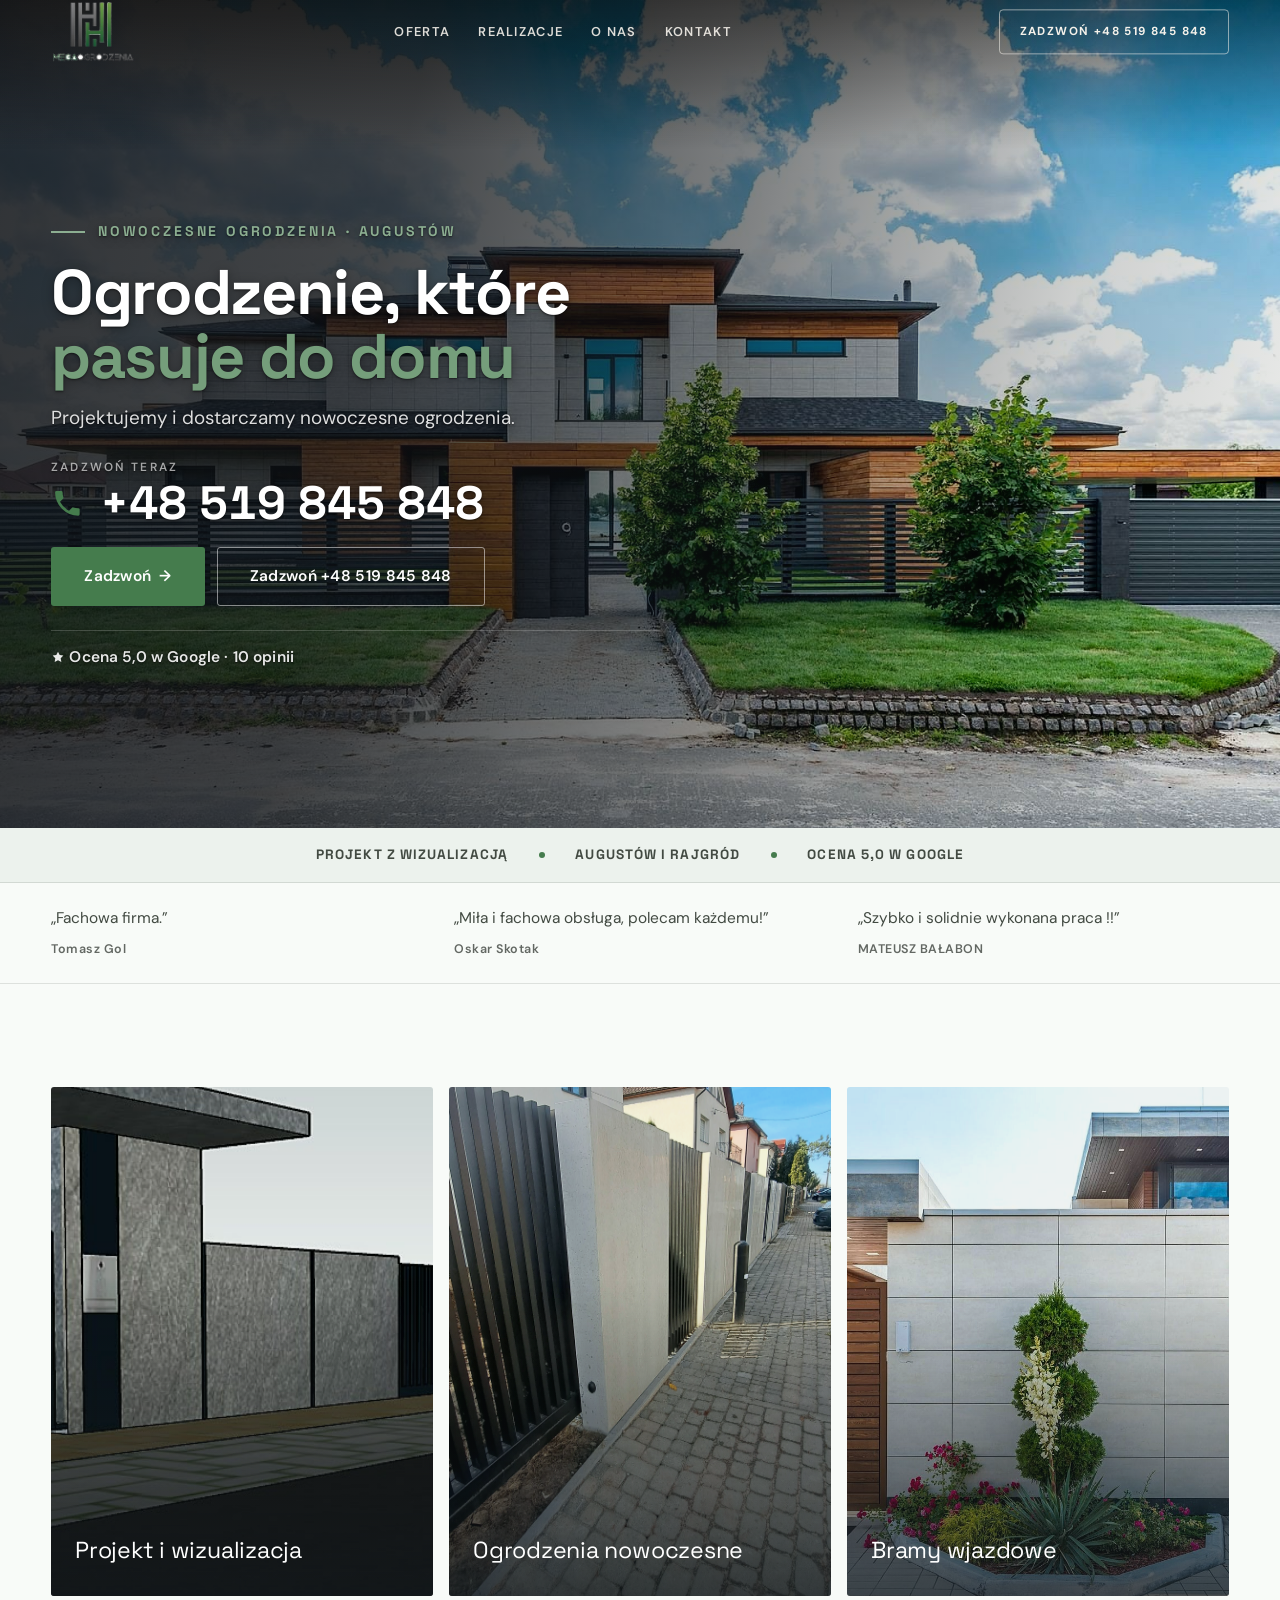
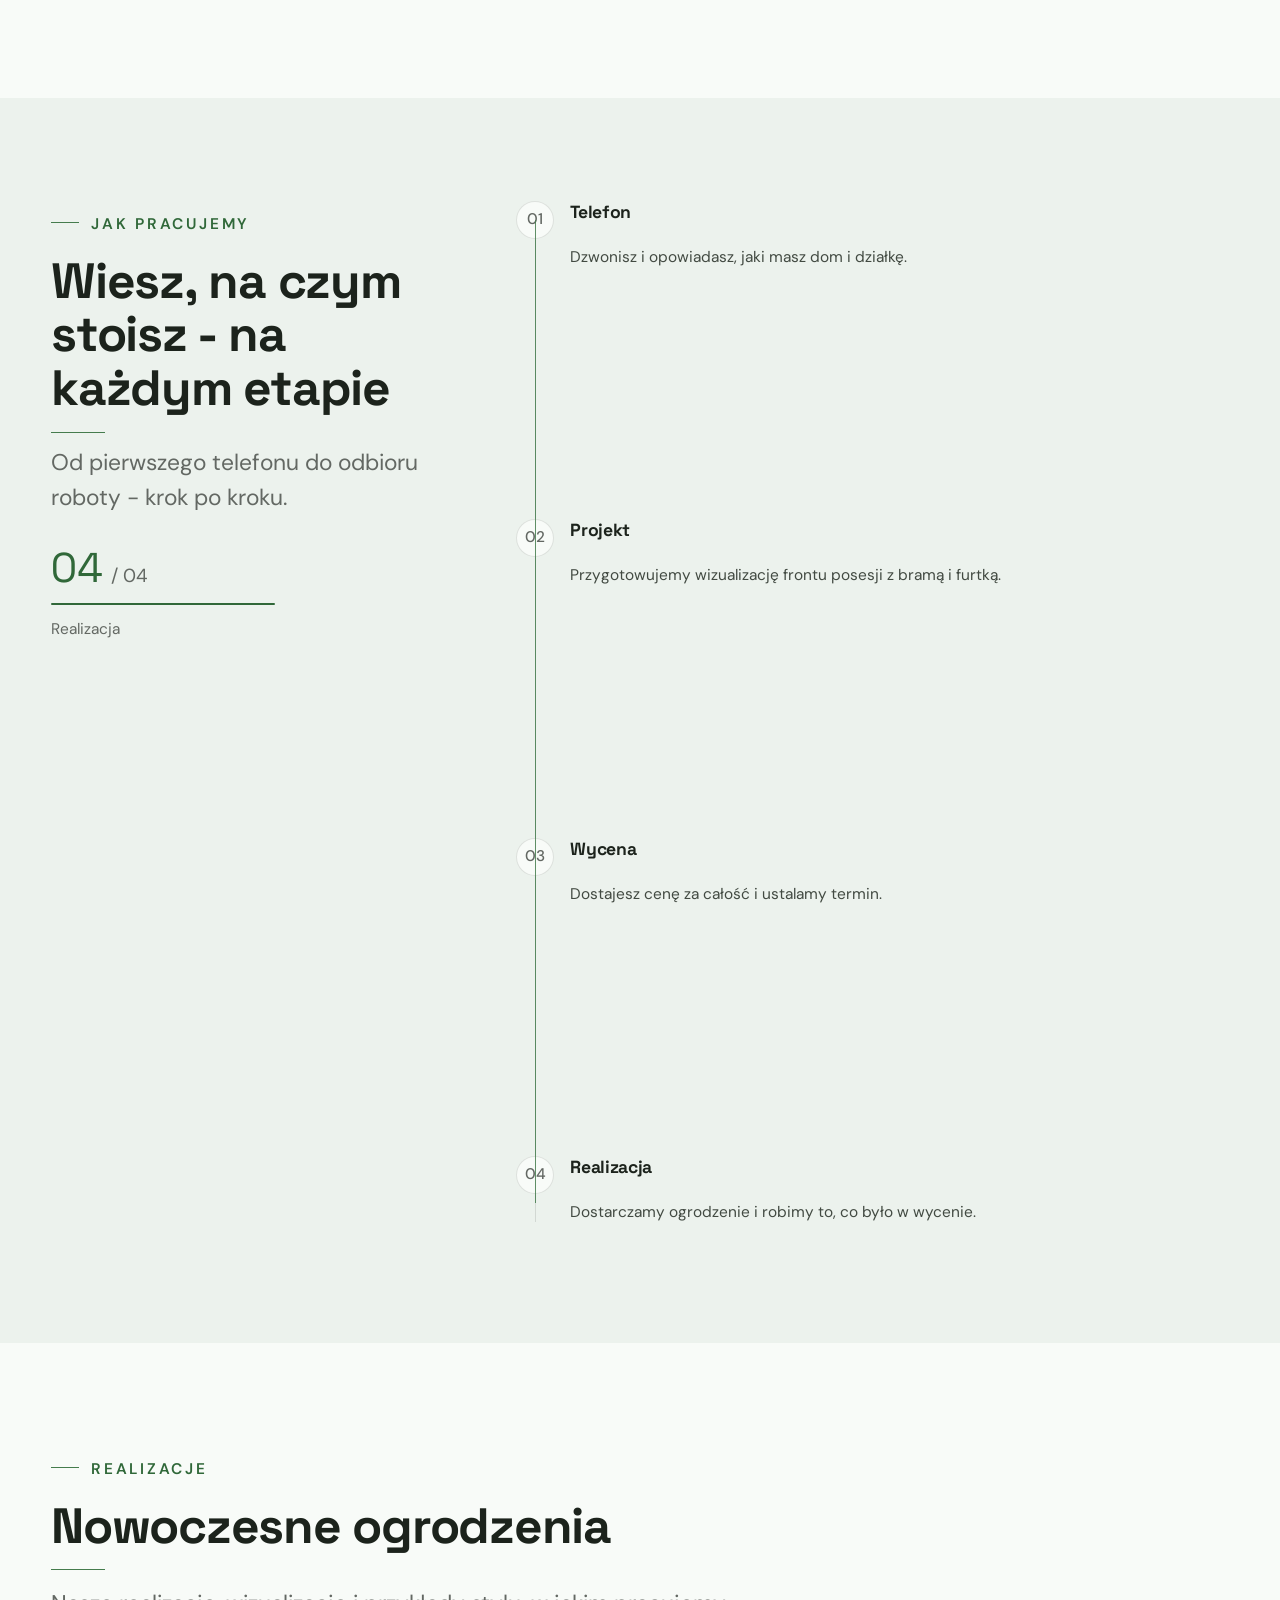
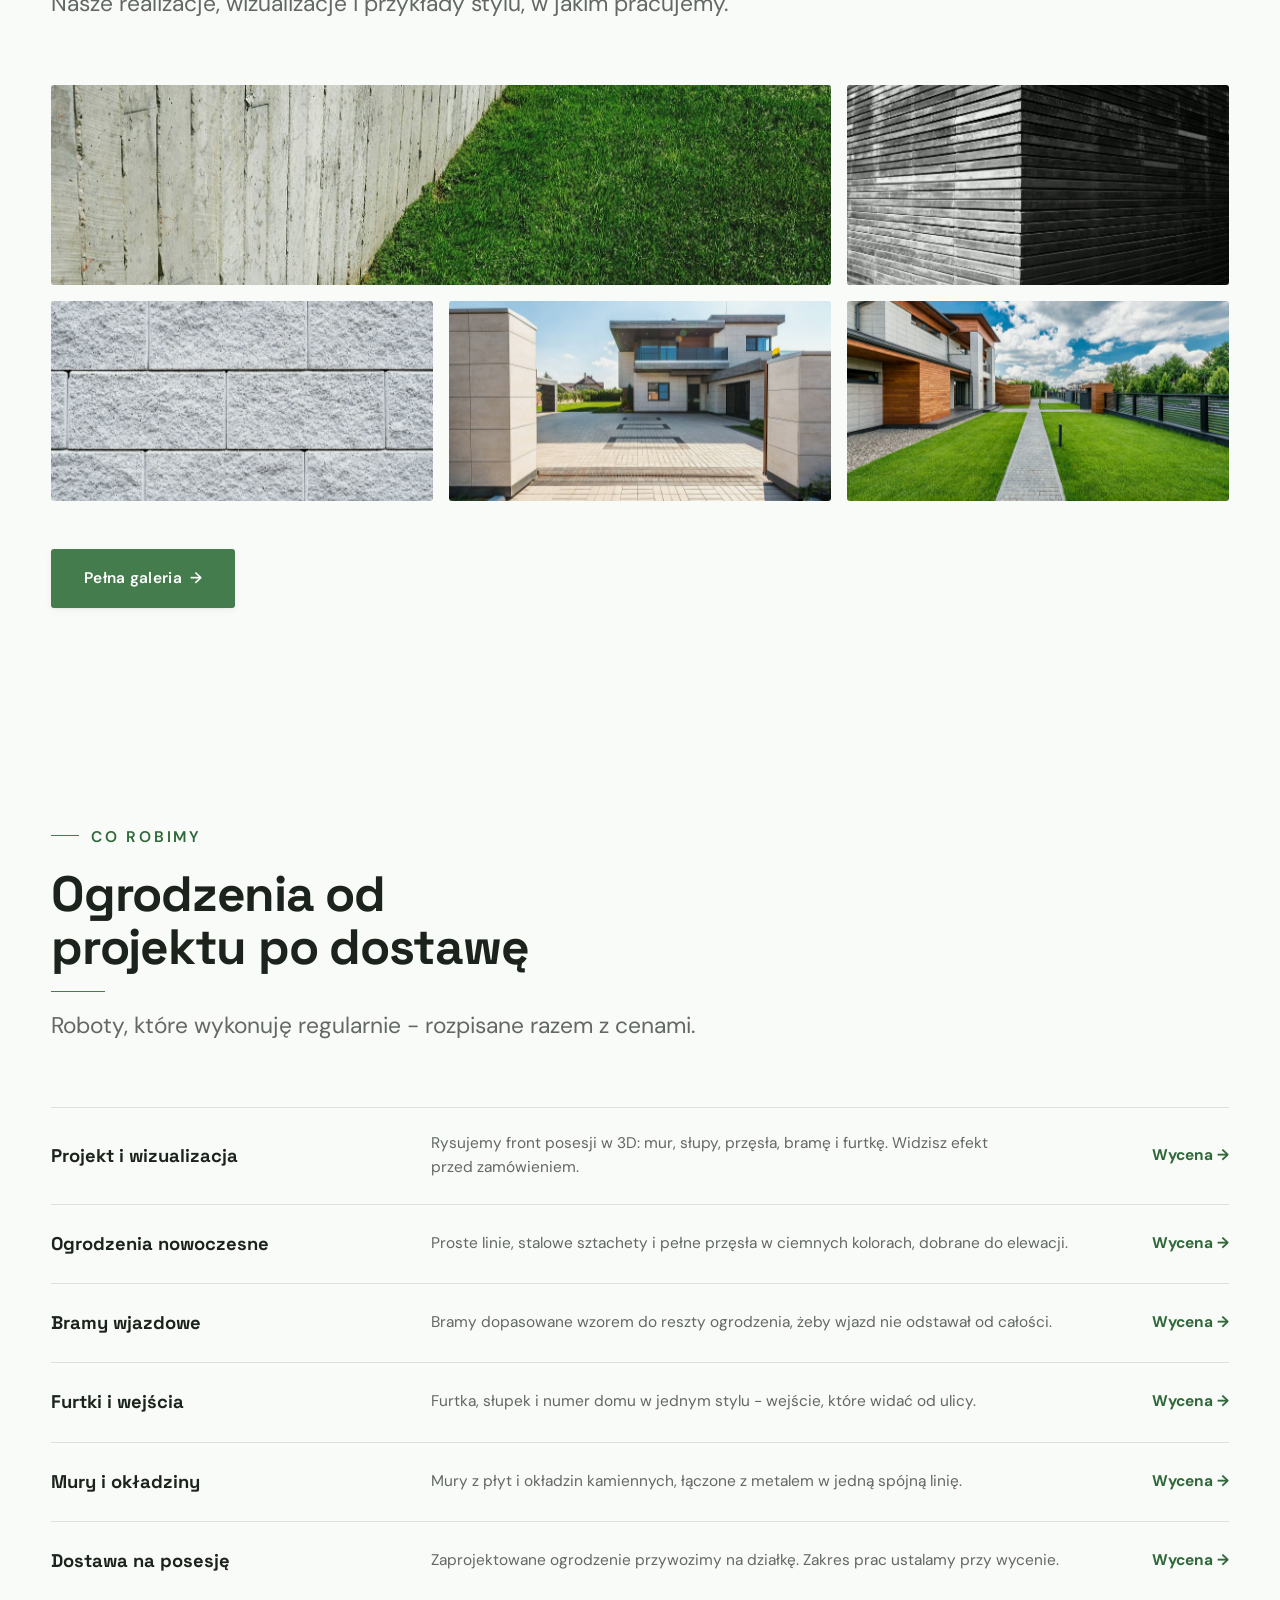
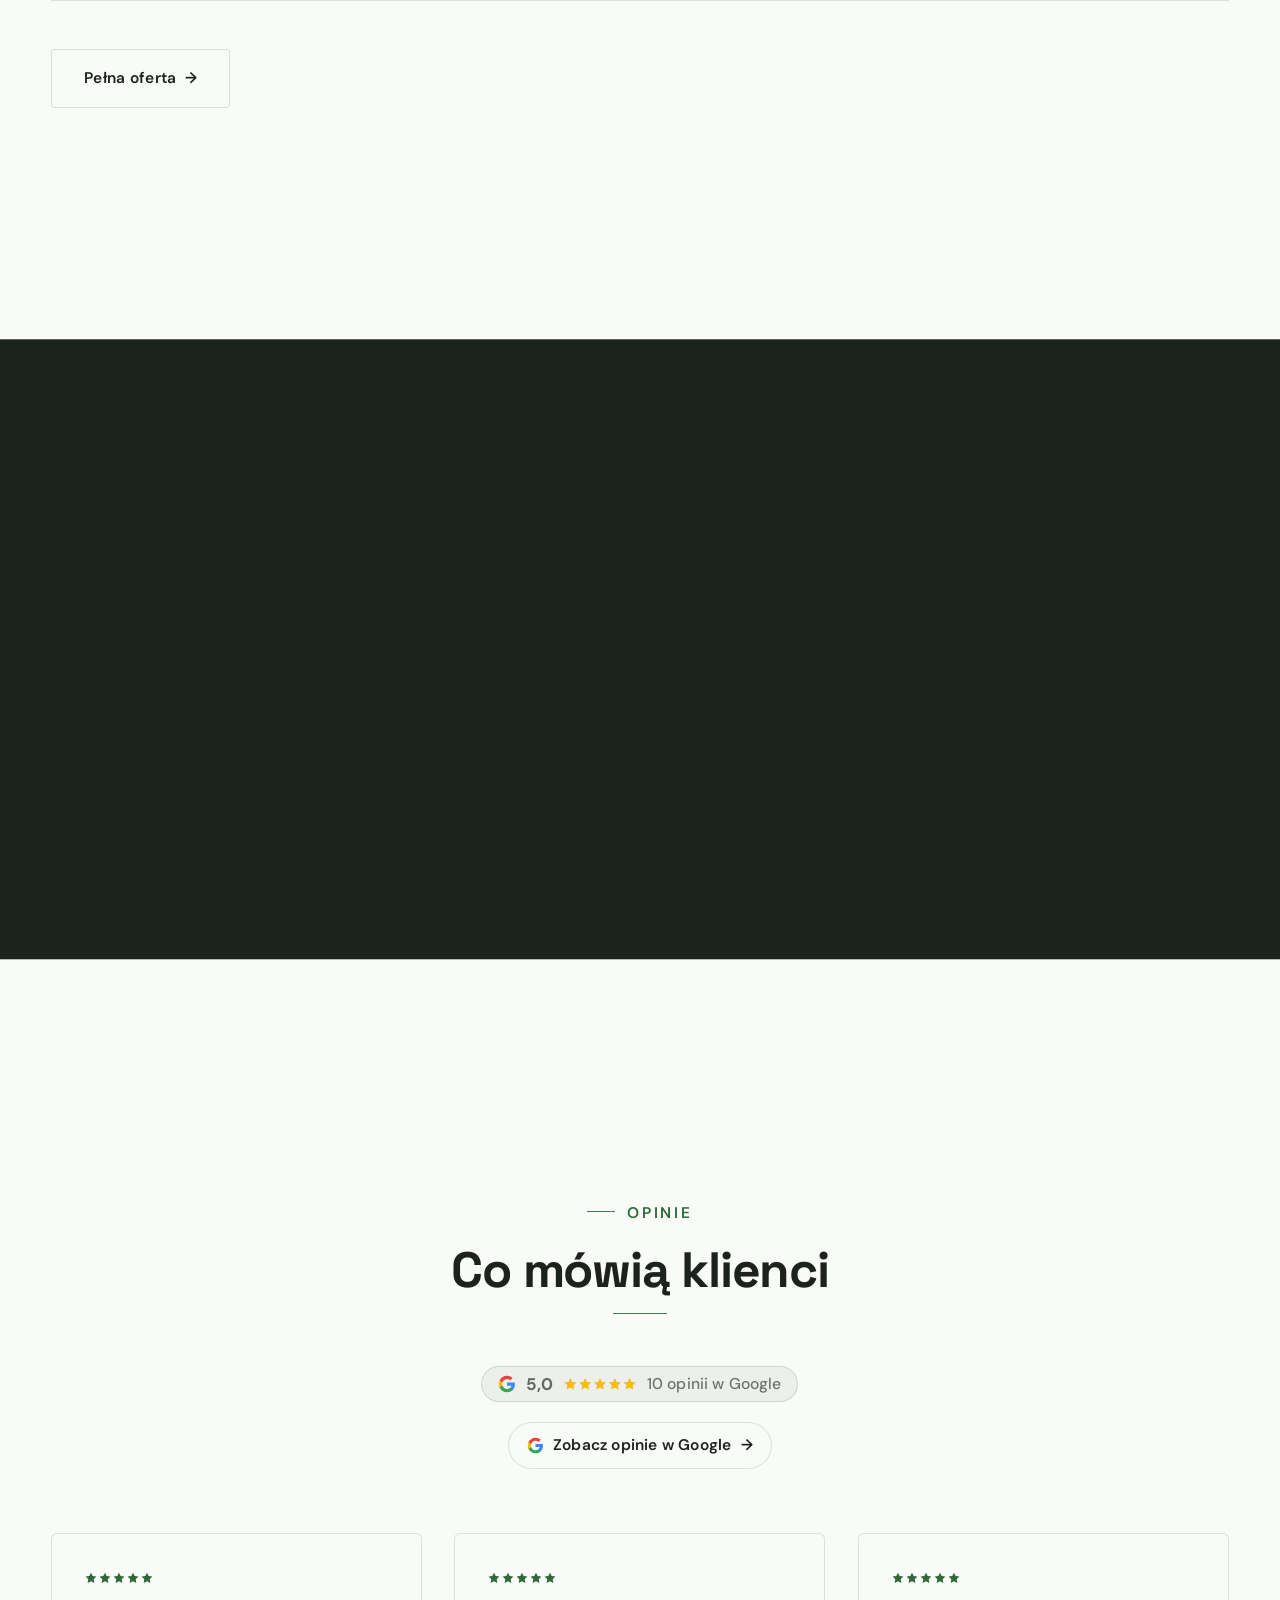
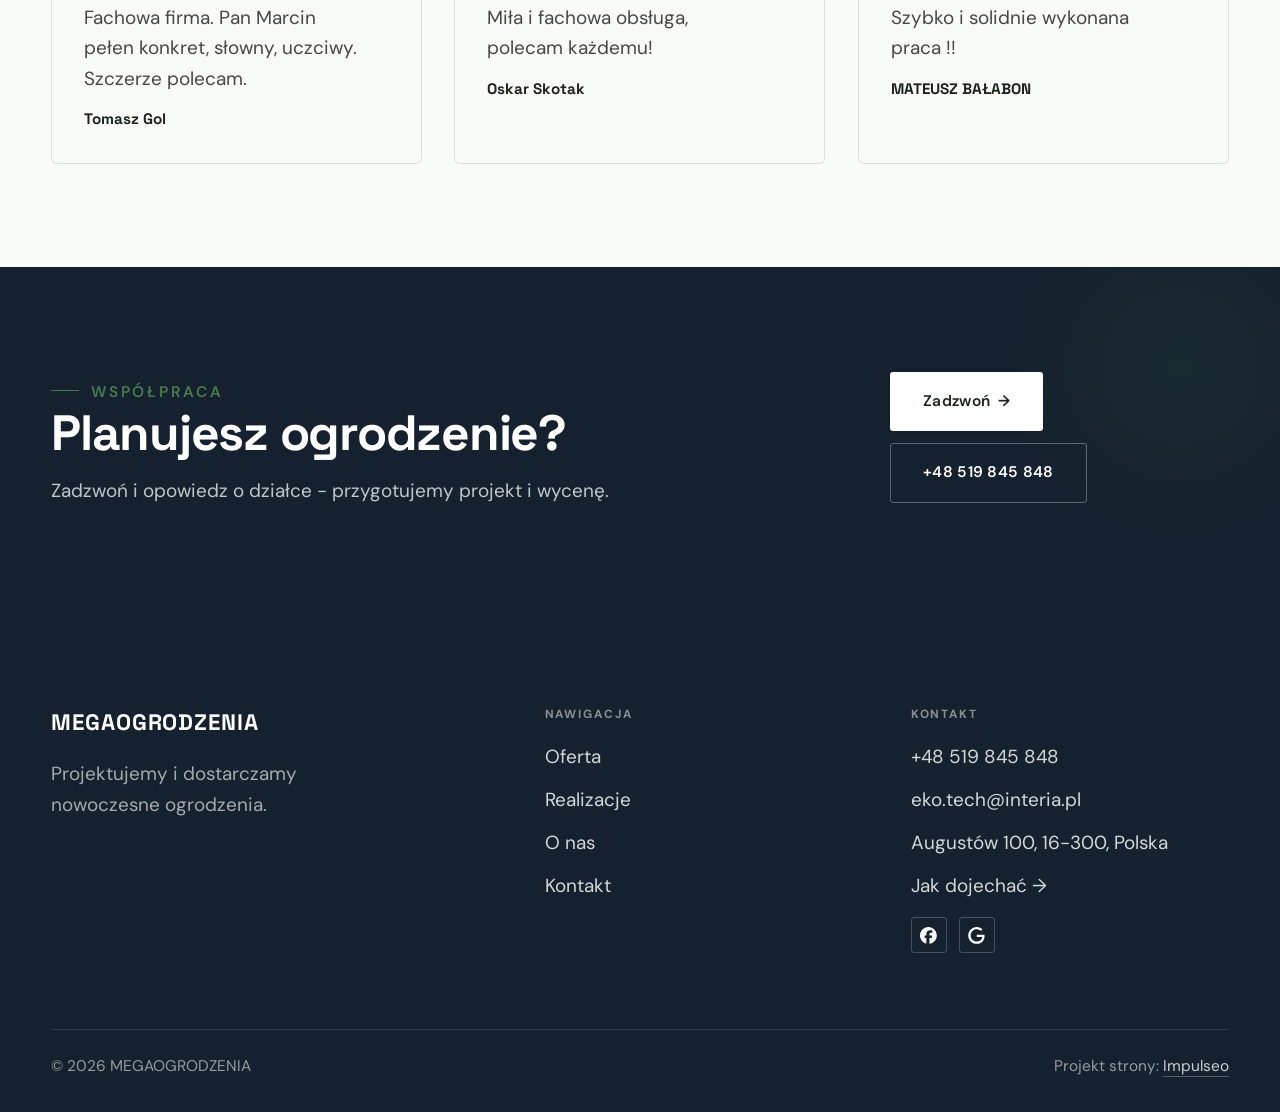
==== index.html @ 264b859b "Strona demo: megaogrodzenia" ====
<!DOCTYPE html>
<html lang="pl">
<head>
<meta charset="UTF-8">
<meta name="viewport" content="width=device-width, initial-scale=1.0">
<title>MEGAOGRODZENIA - Nowoczesne ogrodzenia · Projekt i dostawa · Augustów</title>
<meta name="description" content="MEGAOGRODZENIA - projektujemy i dostarczamy nowoczesne ogrodzenia, bramy i furtki. Najpierw wizualizacja frontu posesji, potem realizacja. Augustów, Rajgród i okolice. Zadzwoń.">
<link rel="canonical" href="https://kris20032.github.io/megaogrodzenia/">
<meta name="robots" content="noindex, nofollow">
<meta property="og:type" content="website">
<meta property="og:locale" content="pl_PL">
<meta property="og:site_name" content="MEGAOGRODZENIA">
<meta property="og:title" content="MEGAOGRODZENIA - Nowoczesne ogrodzenia · Projekt i dostawa · Augustów">
<meta property="og:description" content="MEGAOGRODZENIA - projektujemy i dostarczamy nowoczesne ogrodzenia, bramy i furtki. Najpierw wizualizacja frontu posesji, potem realizacja. Augustów, Rajgród i okolice. Zadzwoń.">
<meta property="og:url" content="https://kris20032.github.io/megaogrodzenia/">
<meta property="og:image" content="https://kris20032.github.io/megaogrodzenia/img/og.jpg">
<meta property="og:image:width" content="1200">
<meta property="og:image:height" content="630">
<meta name="twitter:card" content="summary_large_image">
<script type="application/ld+json">{"@context": "https://schema.org", "@type": "LocalBusiness", "name": "MEGAOGRODZENIA", "url": "https://kris20032.github.io/megaogrodzenia/", "telephone": "+48519845848", "image": "https://kris20032.github.io/megaogrodzenia/img/og.jpg", "areaServed": "Augustów", "sameAs": ["https://maps.google.com/?cid=2182319822488130662&g_mp=Cidnb29nbGUubWFwcy5wbGFjZXMudjEuUGxhY2VzLlNlYXJjaFRleHQQAhgEIAA", "https://www.facebook.com/megaogrodzenia1/"]}</script>
<link rel="preconnect" href="https://fonts.googleapis.com">
<link rel="preconnect" href="https://fonts.gstatic.com" crossorigin>
<link href="https://fonts.googleapis.com/css2?family=Space+Grotesk:wght@500;600;700&family=DM+Sans:opsz,wght@9..40,400;9..40,500;9..40,600&display=swap" rel="stylesheet">
<link rel="stylesheet" href="assets/styles.css?v=567baa32">
</head>
<body>

<header class="nav">
  <div class="wrap nav-inner">
    <a class="brand brand-has-logo" href="index.html"><img class="brand-logo" src="img/logo.png" alt="MEGAOGRODZENIA" width="349" height="262" decoding="async"></a>
    <nav class="nav-links">
      <a href="oferta.html">Oferta</a>
      <a href="realizacje.html">Realizacje</a>
      <a href="o-nas.html">O nas</a>
      <a href="kontakt.html">Kontakt</a>
      <a href="tel:+48519845848" class="btn btn-accent">Zadzwoń +48 519 845 848</a>
    </nav>
    <button class="nav-toggle" aria-label="Menu"><span></span><span></span><span></span></button>
  </div>
</header>

<main>
<section class="hero-fach">
  <img class="hf-photo" src="img/hero.jpg" fetchpriority="high" alt="MEGAOGRODZENIA" width="1880" height="1010">
  <div class="hf-panel">
    <div class="hf-inner">
      <span class="hf-kicker">Nowoczesne ogrodzenia · Augustów</span>
      <h1 class="hf-title">Ogrodzenie, które <em>pasuje do domu</em></h1>
      <p class="hf-lead">Projektujemy i dostarczamy nowoczesne ogrodzenia.</p>
      <a class="hf-phone" href="tel:+48519845848"><span class="hf-phone-lab">Zadzwoń teraz</span><span class="hf-phone-num"><svg class="ico-tel" width="16" height="16" viewBox="0 0 24 24" fill="none" aria-hidden="true"><path d="M6.6 10.8a15.5 15.5 0 0 0 6.6 6.6l2.2-2.2a1 1 0 0 1 1-.24 11.4 11.4 0 0 0 3.6.58 1 1 0 0 1 1 1V20a1 1 0 0 1-1 1A17 17 0 0 1 3 4a1 1 0 0 1 1-1h3.5a1 1 0 0 1 1 1c0 1.25.2 2.46.58 3.6a1 1 0 0 1-.25 1l-2.23 2.2Z" fill="currentColor"/></svg> +48 519 845 848</span></a>
      <div class="hf-actions">
        <a href="kontakt.html" class="btn btn-accent">Zadzwoń <span class="arr">→</span></a>
        <a href="tel:+48519845848" class="btn btn-ghost hf-ghost">Zadzwoń +48 519 845 848</a>
      </div>
      <div class="hf-trust"><svg class="ico-star" width="14" height="14" viewBox="0 0 24 24" style="vertical-align:-2px" aria-hidden="true"><path d="M12 2.8l2.85 5.8 6.4.93-4.63 4.5 1.1 6.37L12 17.4l-5.72 3 1.1-6.37-4.63-4.5 6.4-.93L12 2.8Z" fill="currentColor"/></svg> Ocena 5,0 w Google · 10 opinii</div>
    </div>
  </div>
</section>
<section class="fach-promise">
  <div class="wrap">
    <ul class="fp-row reveal"><li>Projekt z wizualizacją</li><li>Augustów i Rajgród</li><li>Ocena 5,0 w Google</li></ul>
  </div>
</section>
<section class="opinie-mini" aria-label="Opinie klientów">
  <div class="wrap">
    <div class="om-row">
      <div class="om-item reveal"><blockquote>„Fachowa firma.”</blockquote><span class="om-autor">Tomasz Gol</span></div>
      <div class="om-item reveal"><blockquote>„Miła i fachowa obsługa, polecam każdemu!”</blockquote><span class="om-autor">Oskar Skotak</span></div>
      <div class="om-item reveal"><blockquote>„Szybko i solidnie wykonana praca !!”</blockquote><span class="om-autor">MATEUSZ BAŁABON</span></div>
    </div>
  </div>
</section>
<section class="gateways-band">
  <div class="wrap">
    <div class="gateways">
      <a href="oferta.html" class="gateway reveal"><img src="img/g1.jpg" alt="Projekt i wizualizacja" loading="lazy" width="1121" height="513" decoding="async"><span class="g-ttl">Projekt i wizualizacja</span></a>
      <a href="oferta.html" class="gateway reveal"><img src="img/g2.jpg" alt="Ogrodzenia nowoczesne" loading="lazy" width="1600" height="3556" decoding="async"><span class="g-ttl">Ogrodzenia nowoczesne</span></a>
      <a href="oferta.html" class="gateway reveal"><img src="img/g3.jpg" alt="Bramy wjazdowe" loading="lazy" width="1600" height="1068" decoding="async"><span class="g-ttl">Bramy wjazdowe</span></a>
    </div>
  </div>
</section>
<section class="proces proces-os fachowcy">
  <div class="wrap proc-grid">
    <div class="proc-side">
      <div class="head reveal">
        <span class="eyebrow">Jak pracujemy</span>
        <h2>Wiesz, na czym stoisz - na każdym etapie</h2>
        <p>Od pierwszego telefonu do odbioru roboty - krok po kroku.</p>
      </div>
      <div class="proc-count" aria-hidden="true"><span class="pc-cur">01</span><span class="pc-all">/ 04</span></div>
      <div class="proc-bar" aria-hidden="true"><i></i></div>
      <p class="proc-now" aria-hidden="true">Telefon</p>
    </div>
    <ol class="proces-line">
      <li class="reveal"><span class="pno">01</span><h3>Telefon</h3><p>Dzwonisz i opowiadasz, jaki masz dom i działkę.</p></li>
      <li class="reveal"><span class="pno">02</span><h3>Projekt</h3><p>Przygotowujemy wizualizację frontu posesji z bramą i furtką.</p></li>
      <li class="reveal"><span class="pno">03</span><h3>Wycena</h3><p>Dostajesz cenę za całość i ustalamy termin.</p></li>
      <li class="reveal"><span class="pno">04</span><h3>Realizacja</h3><p>Dostarczamy ogrodzenie i robimy to, co było w wycenie.</p></li>
    </ol>
  </div>
</section>
<section>
  <div class="wrap">
    <div class="head reveal">
      <span class="eyebrow">Realizacje</span>
      <h2>Nowoczesne ogrodzenia</h2>
      <p>Nasze realizacje, wizualizacje i przykłady stylu, w jakim pracujemy.</p>
    </div>
    <div class="gallery">
      <div class="tile t-two3 reveal"><img src="img/g4.jpg" alt="MEGAOGRODZENIA" loading="lazy" width="1600" height="1066" decoding="async"></div>
      <div class="tile t-third reveal"><img src="img/g5.jpg" alt="MEGAOGRODZENIA" loading="lazy" width="1600" height="1065" decoding="async"></div>
      <div class="tile t-third reveal"><img src="img/g6.jpg" alt="MEGAOGRODZENIA" loading="lazy" width="1600" height="1200" decoding="async"></div>
      <div class="tile t-third reveal"><img src="img/g7.jpg" alt="MEGAOGRODZENIA" loading="lazy" width="1600" height="1068" decoding="async"></div>
      <div class="tile t-third reveal"><img src="img/g8.jpg" alt="MEGAOGRODZENIA" loading="lazy" width="1600" height="1068" decoding="async"></div>
    </div>
    <div style="margin-top:var(--space-7)" class="reveal"><a href="realizacje.html" class="btn btn-accent">Pełna galeria <span class="arr">→</span></a></div>
  </div>
</section>
<section class="fach-uslugi">
  <div class="wrap">
    <div class="head reveal">
      <span class="eyebrow">Co robimy</span>
      <h2>Ogrodzenia od projektu po dostawę</h2>
      <p>Roboty, które wykonuję regularnie - rozpisane razem z cenami.</p>
    </div>
    <ul class="fu-list">
      <li class="fu-row reveal"><div class="fu-name">Projekt i wizualizacja</div><div class="fu-desc">Rysujemy front posesji w 3D: mur, słupy, przęsła, bramę i furtkę. Widzisz efekt przed zamówieniem.</div><a class="fu-cta" href="kontakt.html">Wycena <span class="arr">→</span></a></li>
      <li class="fu-row reveal"><div class="fu-name">Ogrodzenia nowoczesne</div><div class="fu-desc">Proste linie, stalowe sztachety i pełne przęsła w ciemnych kolorach, dobrane do elewacji.</div><a class="fu-cta" href="kontakt.html">Wycena <span class="arr">→</span></a></li>
      <li class="fu-row reveal"><div class="fu-name">Bramy wjazdowe</div><div class="fu-desc">Bramy dopasowane wzorem do reszty ogrodzenia, żeby wjazd nie odstawał od całości.</div><a class="fu-cta" href="kontakt.html">Wycena <span class="arr">→</span></a></li>
      <li class="fu-row reveal"><div class="fu-name">Furtki i wejścia</div><div class="fu-desc">Furtka, słupek i numer domu w jednym stylu - wejście, które widać od ulicy.</div><a class="fu-cta" href="kontakt.html">Wycena <span class="arr">→</span></a></li>
      <li class="fu-row reveal"><div class="fu-name">Mury i okładziny</div><div class="fu-desc">Mury z płyt i okładzin kamiennych, łączone z metalem w jedną spójną linię.</div><a class="fu-cta" href="kontakt.html">Wycena <span class="arr">→</span></a></li>
      <li class="fu-row reveal"><div class="fu-name">Dostawa na posesję</div><div class="fu-desc">Zaprojektowane ogrodzenie przywozimy na działkę. Zakres prac ustalamy przy wycenie.</div><a class="fu-cta" href="kontakt.html">Wycena <span class="arr">→</span></a></li>
    </ul>
    <div style="margin-top:var(--space-7)" class="reveal"><a href="oferta.html" class="btn btn-ghost">Pełna oferta <span class="arr">→</span></a></div>
  </div>
</section>
<section class="stopklatka" aria-hidden="true">
  <div class="stk-bg" style="background-image:url(img/g9.jpg)"></div>
</section>
<section class="opinie">
  <div class="wrap">
    <div class="head center reveal">
      <span class="eyebrow">Opinie</span>
      <h2>Co mówią klienci</h2>
    </div>
    <p class="op-meta reveal"><span class="g-badge"><svg class="gb-ico" viewBox="0 0 24 24" width="18" height="18" aria-hidden="true"><path fill="#4285F4" d="M22.56 12.25c0-.78-.07-1.53-.2-2.25H12v4.26h5.92c-.26 1.37-1.04 2.53-2.21 3.31v2.77h3.57c2.08-1.92 3.28-4.74 3.28-8.09z"/><path fill="#34A853" d="M12 23c2.97 0 5.46-.98 7.28-2.66l-3.57-2.77c-.98.66-2.23 1.06-3.71 1.06-2.86 0-5.29-1.93-6.16-4.53H2.18v2.84C3.99 20.53 7.7 23 12 23z"/><path fill="#FBBC05" d="M5.84 14.09c-.22-.66-.35-1.36-.35-2.09s.13-1.43.35-2.09V7.07H2.18C1.43 8.55 1 10.22 1 12s.43 3.45 1.18 4.93l2.85-2.22.81-.62z"/><path fill="#EA4335" d="M12 5.38c1.62 0 3.06.56 4.21 1.64l3.15-3.15C17.45 2.09 14.97 1 12 1 7.7 1 3.99 3.47 2.18 7.07l3.66 2.84c.87-2.6 3.3-4.53 6.16-4.53z"/></svg><b class="gb-ocena">5,0</b><svg class="gb-stars" viewBox="0 0 90 18" width="74" height="14.8" aria-hidden="true"><g fill="currentColor" opacity=".26"><path transform="translate(0,0)" d="M9 1.6l2.2 4.46 4.92.72-3.56 3.47.84 4.9L9 12.74l-4.4 2.31.84-4.9L1.88 6.68l4.92-.72L9 1.6Z"/><path transform="translate(18,0)" d="M9 1.6l2.2 4.46 4.92.72-3.56 3.47.84 4.9L9 12.74l-4.4 2.31.84-4.9L1.88 6.68l4.92-.72L9 1.6Z"/><path transform="translate(36,0)" d="M9 1.6l2.2 4.46 4.92.72-3.56 3.47.84 4.9L9 12.74l-4.4 2.31.84-4.9L1.88 6.68l4.92-.72L9 1.6Z"/><path transform="translate(54,0)" d="M9 1.6l2.2 4.46 4.92.72-3.56 3.47.84 4.9L9 12.74l-4.4 2.31.84-4.9L1.88 6.68l4.92-.72L9 1.6Z"/><path transform="translate(72,0)" d="M9 1.6l2.2 4.46 4.92.72-3.56 3.47.84 4.9L9 12.74l-4.4 2.31.84-4.9L1.88 6.68l4.92-.72L9 1.6Z"/></g><clipPath id="gs1000"><rect x="0" y="0" width="90.0" height="18"/></clipPath><g fill="#FBBC04" clip-path="url(#gs1000)"><path transform="translate(0,0)" d="M9 1.6l2.2 4.46 4.92.72-3.56 3.47.84 4.9L9 12.74l-4.4 2.31.84-4.9L1.88 6.68l4.92-.72L9 1.6Z"/><path transform="translate(18,0)" d="M9 1.6l2.2 4.46 4.92.72-3.56 3.47.84 4.9L9 12.74l-4.4 2.31.84-4.9L1.88 6.68l4.92-.72L9 1.6Z"/><path transform="translate(36,0)" d="M9 1.6l2.2 4.46 4.92.72-3.56 3.47.84 4.9L9 12.74l-4.4 2.31.84-4.9L1.88 6.68l4.92-.72L9 1.6Z"/><path transform="translate(54,0)" d="M9 1.6l2.2 4.46 4.92.72-3.56 3.47.84 4.9L9 12.74l-4.4 2.31.84-4.9L1.88 6.68l4.92-.72L9 1.6Z"/><path transform="translate(72,0)" d="M9 1.6l2.2 4.46 4.92.72-3.56 3.47.84 4.9L9 12.74l-4.4 2.31.84-4.9L1.88 6.68l4.92-.72L9 1.6Z"/></g></svg><span class="gb-txt">10 opinii w Google</span></span></p>
    <p class="op-meta reveal"><a class="op-google" href="https://maps.google.com/?cid=2182319822488130662&amp;g_mp=Cidnb29nbGUubWFwcy5wbGFjZXMudjEuUGxhY2VzLlNlYXJjaFRleHQQAhgEIAA" target="_blank" rel="noopener"><svg class="op-g-ico" viewBox="0 0 24 24" width="17" height="17" aria-hidden="true"><path fill="#4285F4" d="M22.56 12.25c0-.78-.07-1.53-.2-2.25H12v4.26h5.92c-.26 1.37-1.04 2.53-2.21 3.31v2.77h3.57c2.08-1.92 3.28-4.74 3.28-8.09z"/><path fill="#34A853" d="M12 23c2.97 0 5.46-.98 7.28-2.66l-3.57-2.77c-.98.66-2.23 1.06-3.71 1.06-2.86 0-5.29-1.93-6.16-4.53H2.18v2.84C3.99 20.53 7.7 23 12 23z"/><path fill="#FBBC05" d="M5.84 14.09c-.22-.66-.35-1.36-.35-2.09s.13-1.43.35-2.09V7.07H2.18C1.43 8.55 1 10.22 1 12s.43 3.45 1.18 4.93l2.85-2.22.81-.62z"/><path fill="#EA4335" d="M12 5.38c1.62 0 3.06.56 4.21 1.64l3.15-3.15C17.45 2.09 14.97 1 12 1 7.7 1 3.99 3.47 2.18 7.07l3.66 2.84c.87-2.6 3.3-4.53 6.16-4.53z"/></svg><span>Zobacz opinie w Google</span><span class="arr">→</span></a></p>
    <div class="opinie-grid">
      <figure class="op-card reveal"><span class="op-star"><svg class="ico-star" width="14" height="14" viewBox="0 0 24 24" style="vertical-align:-2px" aria-hidden="true"><path d="M12 2.8l2.85 5.8 6.4.93-4.63 4.5 1.1 6.37L12 17.4l-5.72 3 1.1-6.37-4.63-4.5 6.4-.93L12 2.8Z" fill="currentColor"/></svg><svg class="ico-star" width="14" height="14" viewBox="0 0 24 24" style="vertical-align:-2px" aria-hidden="true"><path d="M12 2.8l2.85 5.8 6.4.93-4.63 4.5 1.1 6.37L12 17.4l-5.72 3 1.1-6.37-4.63-4.5 6.4-.93L12 2.8Z" fill="currentColor"/></svg><svg class="ico-star" width="14" height="14" viewBox="0 0 24 24" style="vertical-align:-2px" aria-hidden="true"><path d="M12 2.8l2.85 5.8 6.4.93-4.63 4.5 1.1 6.37L12 17.4l-5.72 3 1.1-6.37-4.63-4.5 6.4-.93L12 2.8Z" fill="currentColor"/></svg><svg class="ico-star" width="14" height="14" viewBox="0 0 24 24" style="vertical-align:-2px" aria-hidden="true"><path d="M12 2.8l2.85 5.8 6.4.93-4.63 4.5 1.1 6.37L12 17.4l-5.72 3 1.1-6.37-4.63-4.5 6.4-.93L12 2.8Z" fill="currentColor"/></svg><svg class="ico-star" width="14" height="14" viewBox="0 0 24 24" style="vertical-align:-2px" aria-hidden="true"><path d="M12 2.8l2.85 5.8 6.4.93-4.63 4.5 1.1 6.37L12 17.4l-5.72 3 1.1-6.37-4.63-4.5 6.4-.93L12 2.8Z" fill="currentColor"/></svg></span><blockquote>Fachowa firma. Pan Marcin pełen konkret, słowny, uczciwy. Szczerze polecam.</blockquote><span class="op-autor">Tomasz Gol</span></figure>
      <figure class="op-card reveal"><span class="op-star"><svg class="ico-star" width="14" height="14" viewBox="0 0 24 24" style="vertical-align:-2px" aria-hidden="true"><path d="M12 2.8l2.85 5.8 6.4.93-4.63 4.5 1.1 6.37L12 17.4l-5.72 3 1.1-6.37-4.63-4.5 6.4-.93L12 2.8Z" fill="currentColor"/></svg><svg class="ico-star" width="14" height="14" viewBox="0 0 24 24" style="vertical-align:-2px" aria-hidden="true"><path d="M12 2.8l2.85 5.8 6.4.93-4.63 4.5 1.1 6.37L12 17.4l-5.72 3 1.1-6.37-4.63-4.5 6.4-.93L12 2.8Z" fill="currentColor"/></svg><svg class="ico-star" width="14" height="14" viewBox="0 0 24 24" style="vertical-align:-2px" aria-hidden="true"><path d="M12 2.8l2.85 5.8 6.4.93-4.63 4.5 1.1 6.37L12 17.4l-5.72 3 1.1-6.37-4.63-4.5 6.4-.93L12 2.8Z" fill="currentColor"/></svg><svg class="ico-star" width="14" height="14" viewBox="0 0 24 24" style="vertical-align:-2px" aria-hidden="true"><path d="M12 2.8l2.85 5.8 6.4.93-4.63 4.5 1.1 6.37L12 17.4l-5.72 3 1.1-6.37-4.63-4.5 6.4-.93L12 2.8Z" fill="currentColor"/></svg><svg class="ico-star" width="14" height="14" viewBox="0 0 24 24" style="vertical-align:-2px" aria-hidden="true"><path d="M12 2.8l2.85 5.8 6.4.93-4.63 4.5 1.1 6.37L12 17.4l-5.72 3 1.1-6.37-4.63-4.5 6.4-.93L12 2.8Z" fill="currentColor"/></svg></span><blockquote>Miła i fachowa obsługa, polecam każdemu!</blockquote><span class="op-autor">Oskar Skotak</span></figure>
      <figure class="op-card reveal"><span class="op-star"><svg class="ico-star" width="14" height="14" viewBox="0 0 24 24" style="vertical-align:-2px" aria-hidden="true"><path d="M12 2.8l2.85 5.8 6.4.93-4.63 4.5 1.1 6.37L12 17.4l-5.72 3 1.1-6.37-4.63-4.5 6.4-.93L12 2.8Z" fill="currentColor"/></svg><svg class="ico-star" width="14" height="14" viewBox="0 0 24 24" style="vertical-align:-2px" aria-hidden="true"><path d="M12 2.8l2.85 5.8 6.4.93-4.63 4.5 1.1 6.37L12 17.4l-5.72 3 1.1-6.37-4.63-4.5 6.4-.93L12 2.8Z" fill="currentColor"/></svg><svg class="ico-star" width="14" height="14" viewBox="0 0 24 24" style="vertical-align:-2px" aria-hidden="true"><path d="M12 2.8l2.85 5.8 6.4.93-4.63 4.5 1.1 6.37L12 17.4l-5.72 3 1.1-6.37-4.63-4.5 6.4-.93L12 2.8Z" fill="currentColor"/></svg><svg class="ico-star" width="14" height="14" viewBox="0 0 24 24" style="vertical-align:-2px" aria-hidden="true"><path d="M12 2.8l2.85 5.8 6.4.93-4.63 4.5 1.1 6.37L12 17.4l-5.72 3 1.1-6.37-4.63-4.5 6.4-.93L12 2.8Z" fill="currentColor"/></svg><svg class="ico-star" width="14" height="14" viewBox="0 0 24 24" style="vertical-align:-2px" aria-hidden="true"><path d="M12 2.8l2.85 5.8 6.4.93-4.63 4.5 1.1 6.37L12 17.4l-5.72 3 1.1-6.37-4.63-4.5 6.4-.93L12 2.8Z" fill="currentColor"/></svg></span><blockquote>Szybko i solidnie wykonana praca !!</blockquote><span class="op-autor">MATEUSZ BAŁABON</span></figure>
    </div>
  </div>
</section>
<section class="cta">
  <div class="wrap">
    <div class="reveal">
      <span class="eyebrow">Współpraca</span>
      <h2>Planujesz ogrodzenie?</h2>
      <p>Zadzwoń i opowiedz o działce - przygotujemy projekt i wycenę.</p>
    </div>
    <div class="cta-actions reveal">
      <a href="kontakt.html" class="btn btn-light">Zadzwoń <span class="arr">→</span></a>
      <a href="tel:+48519845848" class="btn btn-ghost btn-ghost-cta">+48 519 845 848</a>
    </div>
  </div>
</section>
</main>

<footer>
  <div class="wrap">
    <div class="foot-grid">
      <div class="foot-brand">
        <div class="name">MEGAOGRODZENIA</div>
        <p>Projektujemy i dostarczamy nowoczesne ogrodzenia.</p>
      </div>
      <div class="foot-col">
        <h4>Nawigacja</h4>
        <a href="oferta.html">Oferta</a>
        <a href="realizacje.html">Realizacje</a>
        <a href="o-nas.html">O nas</a>
        <a href="kontakt.html">Kontakt</a>
      </div>
      <div class="foot-col">
        <h4>Kontakt</h4>
        <a href="tel:+48519845848">+48 519 845 848</a>
        <a href="mailto:eko.tech@interia.pl">eko.tech@interia.pl</a>
        <p>Augustów 100, 16-300, Polska</p>
        <a href="https://maps.google.com/?cid=2182319822488130662&g_mp=Cidnb29nbGUubWFwcy5wbGFjZXMudjEuUGxhY2VzLlNlYXJjaFRleHQQAhgEIAA" target="_blank" rel="noopener">Jak dojechać →</a>
      <div class="foot-soc">
        <a class="soc" href="https://www.facebook.com/megaogrodzenia1/" target="_blank" rel="noopener" aria-label="Facebook - MEGAOGRODZENIA"><svg viewBox="0 0 24 24" aria-hidden="true" focusable="false"><path d="M9.101 23.691v-7.98H6.627v-3.667h2.474v-1.58c0-4.085 1.848-5.978 5.858-5.978.401 0 .955.042 1.468.103a8.68 8.68 0 0 1 1.141.195v3.325a8.623 8.623 0 0 0-.653-.036 26.805 26.805 0 0 0-.733-.009c-.707 0-1.259.096-1.675.309a1.686 1.686 0 0 0-.679.622c-.258.42-.374.995-.374 1.752v1.297h3.919l-.386 2.103-.287 1.564h-3.246v8.245C19.396 23.238 24 18.179 24 12.044c0-6.627-5.373-12-12-12s-12 5.373-12 12c0 5.628 3.874 10.35 9.101 11.647Z" fill="currentColor"/></svg></a>
        <a class="soc" href="https://maps.google.com/?cid=2182319822488130662&g_mp=Cidnb29nbGUubWFwcy5wbGFjZXMudjEuUGxhY2VzLlNlYXJjaFRleHQQAhgEIAA" target="_blank" rel="noopener" aria-label="Google - MEGAOGRODZENIA"><svg viewBox="0 0 24 24" aria-hidden="true" focusable="false"><path d="M12.48 10.92v3.28h7.84c-.24 1.84-.853 3.187-1.787 4.133-1.147 1.147-2.933 2.4-6.053 2.4-4.827 0-8.6-3.893-8.6-8.72s3.773-8.72 8.6-8.72c2.6 0 4.507 1.027 5.907 2.347l2.307-2.307C18.747 1.44 16.133 0 12.48 0 5.867 0 .307 5.387.307 12s5.56 12 12.173 12c3.573 0 6.267-1.173 8.373-3.36 2.16-2.16 2.84-5.213 2.84-7.667 0-.76-.053-1.467-.173-2.053H12.48z" fill="currentColor"/></svg></a>
      </div>
      </div>
    </div>
    <div class="foot-bot">
      <span>© 2026 MEGAOGRODZENIA</span>
      <span>Projekt strony: <a class="foot-credit" href="https://impulseo.pl" target="_blank" rel="noopener">Impulseo</a></span>
    </div>
  </div>
</footer>
<div class="sticky-call"><a class="sc-call" href="tel:+48519845848"><svg class="ico-tel" width="16" height="16" viewBox="0 0 24 24" fill="none" aria-hidden="true"><path d="M6.6 10.8a15.5 15.5 0 0 0 6.6 6.6l2.2-2.2a1 1 0 0 1 1-.24 11.4 11.4 0 0 0 3.6.58 1 1 0 0 1 1 1V20a1 1 0 0 1-1 1A17 17 0 0 1 3 4a1 1 0 0 1 1-1h3.5a1 1 0 0 1 1 1c0 1.25.2 2.46.58 3.6a1 1 0 0 1-.25 1l-2.23 2.2Z" fill="currentColor"/></svg> Zadzwoń</a><a class="sc-quote" href="kontakt.html">Zadzwoń</a></div>
<div class="demo-wazne" data-do="2026-10-28" data-cykl="3" hidden><svg class="dw-ico" width="13" height="13" viewBox="0 0 24 24" fill="none" aria-hidden="true"><circle cx="12" cy="12" r="8.6" stroke="currentColor" stroke-width="1.8"/><path d="M12 7.2V12l3.3 2" stroke="currentColor" stroke-width="1.8" stroke-linecap="round"/></svg><span class="dw-txt"></span></div>

<script src="assets/main.js"></script>
</body>
</html>
---- assets/styles.css ----
/* ============================================================
   STOLBASZ — premium, architektoniczny B2B fit-out
   Jasna paleta, zero brązu. System wg premium-web-craft.
   Projekt strony: Impulseo (impulseo.pl)
   ============================================================ */

:root{
  /* PALETA — jasna, architektoniczna, chłodna */
  --paper:#F4F6F8;          /* główne tło */
  --paper-2:#E7EBEF;        /* sekcje alternatywne (chłodny jasny szary) */
  --paper-3:#E7EBEF;        /* delikatne wypełnienia */
  --ink:#15212E;            /* tekst główny — chłodny grafit */
  --ink-soft:#243443;       /* nagłówki drugorzędne */
  --muted:#6B7785;          /* tekst poboczny */
  --line:rgba(21,33,46,.12);/* hairline */
  --accent:#E8A317;         /* stonowany petrol-slate — jedyny akcent */
  --accent-d:#C9870C;
  --accent-soft:rgba(232,163,23,.10);
  --dark:#15212E;           /* sekcje ciemne (stopka/CTA) */

  /* HOVER ZDJĘĆ — JEDEN standard dla całego silnika (decyzja K. 04.08.2026, artefakt z wariantami).
     AKTUALNE (K.+Szymon 09.08.2026, wybór z artefaktu 6 wariantów): zoom 1.05 przy 1.4s -
     przy tak długim czasie mocniejszy kadr NIE skacze, tylko „oddycha". Poprzedni standard
     (1.02 / .55s z 04.08) odbierany jako dynamiczny i szybki.
     Spoczynek lekko przygaszony, ale TYLKO tam, gdzie jest mysz (@media hover:hover) —
     na telefonie zdjęcia zostają w pełnej jasności. */
  --img-zoom:1.05;                   /* K.+Szymon 09.08: wariant F z artefaktu porównawczego */
  --img-rest:brightness(.95) saturate(.99);
  --img-hot:brightness(1.06) saturate(1.05);
  --img-dur:1.4s;                    /* K.+Szymon 09.08 (wariant F): powoli = elegancko */
  --img-ease:cubic-bezier(.16,.84,.44,1);  /* miękki ogon, efekt „oddychania" */

  /* ODSTĘPY — skala 4/8 */
  --space-1:4px; --space-2:8px; --space-3:12px; --space-4:16px; --space-5:24px;
  --space-6:32px; --space-7:48px; --space-8:64px; --space-9:96px; --space-10:128px;

  /* TYPOGRAFIA — fluid clamp() (skala podbita 16.07.2026: większe, czytelniejsze litery — uwaga Adama) */
  --text-sm:clamp(.9rem,.87rem + .12vw,1rem);
  --text-base:clamp(1.08rem,1.04rem + .18vw,1.2rem);
  --text-lg:clamp(1.24rem,1.15rem + .34vw,1.44rem);
  --text-h3:clamp(1.34rem,1.22rem + .55vw,1.66rem);
  --text-h2:clamp(2.1rem,1.66rem + 2.1vw,3.1rem);
  --text-h1:clamp(2.9rem,2.1rem + 4vw,5.1rem);

  /* PROMIENIE — architektoniczne, raczej ostre */
  --r-sm:3px; --r-md:6px; --r-lg:10px;

  /* RUCH */
  --ease:cubic-bezier(.25,.46,.45,.94); --dur:.24s;

  /* CIENIE — miękkie, warstwowe */
  --sh-sm:0 1px 2px rgba(16,24,32,.04), 0 2px 8px rgba(16,24,32,.05);
  --sh-md:0 2px 6px rgba(16,24,32,.05), 0 12px 28px -8px rgba(16,24,32,.12);
  --sh-lg:0 6px 14px rgba(16,24,32,.07), 0 26px 56px -18px rgba(16,24,32,.22);

  --hairline:1px solid var(--line);

  --font-display:'Space Grotesk','Inter',sans-serif;
  --font-body:'DM Sans','Inter',sans-serif;
}

*{box-sizing:border-box;margin:0;padding:0}
html{scroll-behavior:smooth}
body{
  font-family:var(--font-body);
  font-size:var(--text-base);
  line-height:1.65;
  color:var(--ink);
  background:var(--paper);
  -webkit-font-smoothing:antialiased;
  text-rendering:optimizeLegibility;
}
img{max-width:100%;height:auto;display:block}  /* height:auto = width/height z atrybutów trzyma proporcje (TOP#12) */
a{color:inherit;text-decoration:none}

.wrap{width:min(92%,1180px);margin-inline:auto}
section{padding-block:clamp(52px,6.5vw,96px)}

h1,h2,h3{font-family:var(--font-display);font-weight:700;line-height:1.08;letter-spacing:-.02em;color:var(--ink)}
h1{font-size:var(--text-h1);letter-spacing:-.035em}
h2{font-size:var(--text-h2);letter-spacing:-.025em}
h3{font-size:var(--text-h3)}
/* MIARA — długość wiersza. WCAG 2.2 SC 1.4.8: max 80 znaków; Butterick: 45–90.
   68ch daje realnie 72–78 znaków polskiego tekstu, czyli z zapasem pod granicą.
   Wcześniej limit miał TYLKO <p> — <li>, <blockquote> i <dd> nie miały żadnego,
   i to jedyny powód, dla którego 23 bloki na dwóch oddanych stronach jadą po
   83–106 znaków w wierszu (pomiar 07.08.2026, bramka `miara`).
   ⚠️ Listy i definicje ograniczamy TYLKO bez klasy: `ul`/`ol` z klasą to u nas
   układ (siatki kafli, menu), a nie tekst ciągły — tam miarę wyznacza układ. */
/* 60ch, nie 68ch (K. 10.08): po zmianie fontów na węższe kroje (DM Sans i spółka)
   w 68ch mieściło się ~90 znaków - bramka pikselowa słusznie zgłaszała przekroczenie
   granicy 80. Pomiar na żywej przeglądarce: 60ch = 90 znaków, 53ch = ~78 znaków, czyli normę WCAG 1.4.8. */
:root{ --miara:53ch }
p{max-width:min(100%,var(--miara))}
blockquote,
ul:not([class])>li, ol:not([class])>li,
dl:not([class])>dd{max-width:min(100%,var(--miara))}

/* ⚠️ Świadomie BEZ wyjątku `.tile p,.card p,.svc p{max-width:none}`, choć nasuwa się sam:
   te akapity BYŁY już ograniczone (stare `p{max-width:65ch}`), więc „wyjątek" nie odblokowałby
   niczego nowego — tylko ROZLUŹNIŁ stan sprzed zmiany na wszystkich demach naraz.
   `figcaption` żadna z reguł wyżej nie dotyczy, więc też nie potrzebuje zwolnienia. */

/* ŁAMANIE. `balance` wyrównuje długości wierszy w nagłówku, `pretty` pilnuje ostatniego
   wiersza akapitu, żeby nie został w nim jeden wyraz. Obsługiwane od Chrome 117 /
   Safari 17.5; starsze przeglądarki po prostu ignorują tę własność.
   `text-wrap:pretty` nie występowało dotąd ANI RAZ w silniku ani w repo klientów. */
h1,h2,h3,.lead,.lede{text-wrap:balance}
p,li,blockquote,dd{text-wrap:pretty}

.eyebrow{
  font-family:var(--font-body);
  font-size:var(--text-sm);
  font-weight:600;
  letter-spacing:.18em;
  text-transform:uppercase;
  color:var(--accent);
  display:inline-flex;align-items:center;gap:var(--space-3);
}
/* flex:none + margin-top = kreska trzyma się PIERWSZEJ linii. Wcześniej align-items:center
   centrowało ją względem całego bloku i przy zawinięciu (długi kicker typu
   „…WNĘTRZ · LESZNO · OD 2019") druga linia lądowała z brzydkim wcięciem. */
.eyebrow{align-items:flex-start}
.eyebrow>*,.eyebrow{text-wrap:balance}   /* dlugi kicker lamal sie na sierote typu samo „2019" w drugiej linii */
.eyebrow::before{content:"";width:28px;height:1px;background:var(--accent);display:inline-block;flex:none;margin-top:.62em}

.muted{color:var(--muted)}
.lead{font-size:var(--text-lg);line-height:1.55;color:var(--ink-soft);max-width:50ch}

/* ---------- BUTTONS ---------- */
.btn{
  display:inline-flex;align-items:center;gap:var(--space-2);
  font-weight:600;font-size:var(--text-sm);letter-spacing:.02em;
  padding:var(--space-4) var(--space-6);
  border-radius:var(--r-sm);
  transition:transform var(--dur) var(--ease),box-shadow var(--dur) var(--ease),background var(--dur) var(--ease);
  cursor:pointer;border:1px solid transparent;
}
.btn-accent{background:var(--accent);color:#fff;box-shadow:var(--sh-sm)}
.btn-accent:hover{background:var(--accent-d);transform:translateY(-2px);box-shadow:var(--sh-md)}
.btn-accent:active{transform:translateY(0);box-shadow:var(--sh-sm)}
.btn-ghost{background:transparent;color:var(--ink);border-color:var(--line)}
.btn-ghost:hover{border-color:var(--accent);color:var(--accent);transform:translateY(-2px)}
.btn-light{background:#fff;color:var(--ink);box-shadow:var(--sh-sm)}
.btn-light:hover{transform:translateY(-2px);box-shadow:var(--sh-md)}
.btn .arr{transition:transform var(--dur) var(--ease)}
.btn:hover .arr{transform:translateX(4px)}

/* ---------- NAV ---------- */
.nav{
  position:sticky;top:0;z-index:50;
  background:color-mix(in srgb,var(--paper) 88%,transparent);
  backdrop-filter:saturate(140%) blur(10px);
  border-bottom:var(--hairline);
}
.nav-inner{display:flex;align-items:center;justify-content:space-between;gap:var(--space-5);height:72px}
/* ANTY-NACHODZENIE (K. 05.08.2026): długa nazwa firmy + przycisk z pełnym numerem nie mieściły się w pasku
   i flex ściskał linki PONIŻEJ ich treści - "Kontakt" wchodził na ramkę "Zadzwoń +48 ...". Teraz ustępuje
   nazwa marki (skrót wielokropkiem), a menu i przycisk nigdy się nie kurczą ani nie zachodzą na siebie. */
.brand{display:flex;flex-direction:column;line-height:1;min-width:0;flex:0 1 auto}
.brand .name{font-family:var(--font-display);font-weight:800;font-size:1.35rem;letter-spacing:.04em;white-space:nowrap;overflow:hidden;text-overflow:ellipsis}
.brand .sub{font-size:.62rem;letter-spacing:.34em;text-transform:uppercase;color:var(--muted);margin-top:5px;white-space:nowrap;overflow:hidden;text-overflow:ellipsis}
.nav-links{display:flex;align-items:center;gap:var(--space-6);flex:0 0 auto}
.nav-links a{font-size:var(--text-sm);font-weight:500;color:var(--ink-soft);position:relative;padding-block:4px;white-space:nowrap;transition:color var(--dur) var(--ease)}
.nav-links a::after{content:"";position:absolute;left:0;bottom:0;width:0;height:1.5px;background:var(--accent);transition:width var(--dur) var(--ease)}
.nav-links a:hover,.nav-links a.active{color:var(--ink)}
.nav-links a:hover::after,.nav-links a.active::after{width:100%}
.nav-links .btn{padding:var(--space-2) var(--space-5)}
/* przyciski w nav: właściwy kolor (przebij .nav-links a) + bez podkreślenia */
.nav-links a.btn-accent{color:#fff}
.nav-links a.btn-ghost,.nav-links a.btn-light{color:var(--ink)}
/* CTA w pasku: NIE podkreślenie spod linków menu, ale ten sam przelatujący błysk,
   co na wszystkich innych przyciskach (zgłoszenie K. 13.08.2026 - „na hero jest efekt
   światła przechodzącego przez przycisk, na navbarze go nie ma, a mają być identyczne").
   Reguła `.nav-links a::after` jest silniejsza od `.btn::after`, więc trzeba jej
   geometrię wyzerować i wpisać połysk z nazwy - samo `display:none` gasiło efekt. */
.nav-links a.btn::after{
  display:block;content:"";position:absolute;inset:0;z-index:-1;pointer-events:none;
  width:auto;height:auto;border-radius:inherit;   /* kasuje geometrię podkreślenia (width:0;height:1.5px) */
  background:linear-gradient(100deg,transparent 32%,rgba(255,255,255,.20) 50%,transparent 68%);
  translate:-120% 0}
@media (prefers-reduced-motion:no-preference){
  .nav-links a.btn:hover::after{translate:120% 0;transition:translate .75s var(--mt-ease,cubic-bezier(.16,.84,.44,1))}
}
.nav-toggle{display:none;background:none;border:none;cursor:pointer;flex-direction:column;gap:5px;padding:8px}
.nav-toggle span{width:24px;height:2px;background:var(--ink);transition:var(--dur)}
/* Ciasny zakres MIĘDZY menu mobilnym a pełnym pulpitem: zbijamy odstępy i nazwę marki,
   żeby wszystko zmieściło się naturalnie, zanim w ogóle dojdzie do skracania wielokropkiem. */
@media(max-width:1280px) and (min-width:921px){
  .nav-links{gap:var(--space-4)}
  .nav-links .btn{padding:var(--space-2) var(--space-4)}
  .brand .name{font-size:1.15rem}
}

/* ---------- HERO (split) ---------- */
.hero{position:relative;overflow:hidden;border-bottom:var(--hairline)}
.hero-grid{display:grid;grid-template-columns:1.05fr .95fr;gap:clamp(24px,4vw,60px);align-items:center;
  padding-block:clamp(36px,4.5vw,64px)}
.hero-copy .eyebrow{margin-bottom:var(--space-5)}
.hero-copy h1{margin-bottom:var(--space-5)}
.hero-copy .lead{margin-bottom:var(--space-7)}
.hero-actions{display:flex;flex-wrap:wrap;gap:var(--space-4)}
.hero-art{position:relative;aspect-ratio:4/3;border-radius:var(--r-lg);overflow:hidden;box-shadow:var(--sh-lg)}
.hero-art img{width:100%;height:100%;object-fit:cover}
.hero-art::after{content:"";position:absolute;inset:0;background:linear-gradient(180deg,transparent 55%,rgba(18,24,28,.28))}
.hero-badge{position:absolute;left:var(--space-5);bottom:var(--space-5);z-index:2;
  background:rgba(252,252,251,.94);backdrop-filter:blur(4px);
  border-radius:var(--r-md);padding:var(--space-4) var(--space-5);box-shadow:var(--sh-md);max-width:78%}
.hero-badge strong{display:block;font-family:var(--font-display);font-size:1rem;letter-spacing:-.01em}
.hero-badge span{font-size:var(--text-sm);color:var(--muted)}

/* ---------- HERO duży / kinowy (strona główna) ---------- */
.hero-cine{position:relative;min-height:clamp(560px,82vh,840px);min-height:clamp(560px,82svh,840px);display:flex;align-items:center;overflow:hidden;border-bottom:var(--hairline)}
.hero-cine>img{position:absolute;inset:0;width:100%;height:100%;object-fit:cover;z-index:0}
.hero-cine::after{content:"";position:absolute;inset:0;z-index:1;
  background:linear-gradient(95deg,rgba(13,18,23,.86) 0%,rgba(13,18,23,.64) 32%,rgba(13,18,23,.24) 62%,rgba(13,18,23,.04) 100%)}
.hero-cine .wrap{position:relative;z-index:2;padding-block:var(--space-8)}
.hero-cine .hero-copy{max-width:660px}
.hero-cine .eyebrow{color:#fff;margin-bottom:var(--space-5)}
.hero-cine .eyebrow::before{background:#fff}
.hero-cine h1{color:#fff;margin-bottom:var(--space-5);font-size:clamp(2.9rem,2rem + 4.4vw,5.2rem);text-wrap:balance}
.hero-cine .lead{color:rgba(255,255,255,.92);max-width:48ch;margin-bottom:var(--space-7)}
.hero-cine .hero-actions{display:flex;flex-wrap:wrap;gap:var(--space-4)}
/* NISKIE OKNO (laptop z dokiem i paskami przeglądarki ma ~700-780 px wysokości widoku):
   H1 do 5.2rem + długi lead nie mieściły się i przyciski wypadały POD krawędź ekranu -
   klient widział stronę bez ani jednego CTA. Skalujemy w dół, zamiast przycinać treść. */
@media(min-width:821px) and (max-height:820px){
  .hero-cine{min-height:clamp(520px,94svh,780px)}
  .hero-cine .wrap{padding-block:var(--space-6)}
  .hero-cine h1{font-size:clamp(2.2rem,1.5rem + 2.6vw,3.6rem);margin-bottom:var(--space-4)}
  .hero-cine .eyebrow{margin-bottom:var(--space-4)}
  .hero-cine .lead{margin-bottom:var(--space-5);max-width:44ch}
}
@media(max-width:680px){
  .hero-cine{min-height:clamp(520px,76vh,640px);min-height:clamp(520px,76svh,640px);align-items:flex-end}
  .hero-cine::after{background:linear-gradient(0deg,rgba(13,18,23,.9) 6%,rgba(13,18,23,.45) 55%,rgba(13,18,23,.25) 100%)}
  .hero-cine .wrap{padding-bottom:var(--space-9)}
  /* TELEFON (~90% oglądających): lead potrafił zająć 8 linii i zepchnąć CTA poza pierwszy ekran.
     Zwężamy interlinię i skalę - treści nie ucinamy, bo to ona sprzedaje. */
  .hero-cine .lead{font-size:.98rem;line-height:1.5;margin-bottom:var(--space-5)}
  .hero-cine .eyebrow{font-size:.72rem;letter-spacing:.13em;margin-bottom:var(--space-4)}
  .hero-cine .eyebrow::before{width:20px}
  .hero-cine h1{margin-bottom:var(--space-4)}
}

/* full-bleed hero variant (podstrony) */
.pagehead{position:relative;min-height:46vh;min-height:46svh;display:flex;align-items:flex-end;overflow:hidden;border-bottom:var(--hairline)}
.pagehead img{position:absolute;inset:0;width:100%;height:100%;object-fit:cover}
/* 10.08.2026 (decyzja K.): mocniejsze przyciemnienie + cień pod tekstem. Bramka mierzyła na
   nagłówkach podstron 3,38-3,43:1 przy wymaganych 4,5 — jasne zdjęcie (hala, śnieg, niebo)
   podchodziło pod biały tekst. Zdjęcia klientów są różne, więc kontrast musi dawać WARSTWA,
   a nie szczęśliwy dobór kadru. */
.pagehead::after{content:"";position:absolute;inset:0;background:linear-gradient(180deg,rgba(18,24,28,.40),rgba(18,24,28,.76))}
.pagehead .wrap{position:relative;z-index:2;padding-block:var(--space-9);color:#fff}
.pagehead h1{color:#fff;max-width:18ch;text-shadow:0 2px 16px rgba(0,0,0,.55)}
.pagehead .eyebrow{color:#fff}
.pagehead .eyebrow::before{background:#fff}
.pagehead p{color:rgba(255,255,255,.92);margin-top:var(--space-4);max-width:54ch;text-shadow:0 1px 12px rgba(0,0,0,.5)}

/* ---------- STRIP (pasek skrótów / liczby) ---------- */
.strip{background:var(--dark);color:#fff}
/* PASEK HASEŁ — standard 04.08.2026 (decyzja K.): 5 haseł w JEDNYM rzędzie, tekst WYŚRODKOWANY,
   węższe marginesy boczne niż reszta strony (pasek ma iść szerzej), równe wysokości kolumn. */
.strip .wrap{width:min(96%,1440px);display:grid;grid-template-columns:repeat(5,1fr);
  gap:var(--space-5);padding-block:var(--space-7);align-items:stretch}
.strip .item .k{font-family:var(--font-display);font-size:clamp(1.05rem,.82rem + .85vw,1.55rem);
  font-weight:800;letter-spacing:-.02em;color:#fff;line-height:1.18;text-wrap:balance}
.strip .item .v{font-size:var(--text-sm);color:rgba(255,255,255,.66);margin-top:var(--space-2);line-height:1.4}
.strip .item{border-left:2px solid var(--accent);padding-inline:var(--space-4);
  text-align:center;display:flex;flex-direction:column;justify-content:center}
/* liczba kolumn = liczba haseł, żeby ostatnie nie zostawało samo w drugim rzędzie.
   Klasę n-N nadaje multipage.py; domyślnie (bez klasy) pasek jest 5-kolumnowy. */
.strip.n-2 .wrap{grid-template-columns:repeat(2,1fr)}
.strip.n-3 .wrap{grid-template-columns:repeat(3,1fr)}
.strip.n-4 .wrap{grid-template-columns:repeat(4,1fr);gap:var(--space-6)}
.strip.n-4 .item .k{font-size:clamp(1.3rem,1rem + 1.1vw,2rem)}
.strip.n-6 .wrap{grid-template-columns:repeat(6,1fr);gap:var(--space-4)}
.strip.n-6 .item .k{font-size:clamp(.98rem,.8rem + .7vw,1.35rem)}
/* równe łamanie: zamiast "długa linia + jedno słowo" obie linie zbliżonej długości */
.strip .item .k{text-wrap:balance}

/* ---------- SECTION HEAD ---------- */
.head{max-width:48rem;margin-bottom:var(--space-8)}
.head.center{margin-inline:auto;text-align:center}
.head .eyebrow{margin-bottom:var(--space-4)}
.head h2{margin-bottom:var(--space-4)}
.head p{color:var(--muted);font-size:var(--text-lg);line-height:1.55}
.head.center p{margin-inline:auto}

/* ---------- INTRO SPLIT ---------- */
.split{display:grid;grid-template-columns:.92fr 1.08fr;gap:clamp(28px,5vw,80px);align-items:center}
.split.rev{grid-template-columns:1.08fr .92fr}
.split.rev .split-art{order:-1}
.split-art{position:relative;aspect-ratio:5/4;border-radius:var(--r-lg);overflow:hidden;box-shadow:var(--sh-lg)}
.split-art img{width:100%;height:100%;object-fit:cover}
.split-copy h2{margin-bottom:var(--space-5)}
.split-copy p+p{margin-top:var(--space-4)}
.split-copy .btn{margin-top:var(--space-6)}

/* ---------- SERVICES (zakres) ---------- */
.svc-grid{display:grid;grid-template-columns:repeat(auto-fit,minmax(280px,1fr));gap:var(--space-5)}
.svc{background:#fff;border:var(--hairline);border-radius:var(--r-md);padding:var(--space-7) var(--space-6);
  transition:transform var(--dur) var(--ease),box-shadow var(--dur) var(--ease),border-color var(--dur) var(--ease);
  position:relative;overflow:hidden}
.svc::before{content:"";position:absolute;left:0;top:0;width:3px;height:0;background:var(--accent);transition:height var(--dur) var(--ease)}
.svc:hover{transform:translateY(-4px);box-shadow:var(--sh-md);border-color:transparent}
.svc:hover::before{height:100%}
.svc .ic{font-family:var(--font-display);font-size:.8rem;font-weight:700;letter-spacing:.12em;color:var(--accent);margin-bottom:var(--space-4)}
.svc h3{margin-bottom:var(--space-3);font-size:1.22rem}
.svc p{color:var(--muted);font-size:var(--text-base);line-height:1.6}

/* big detailed service rows */
.svc-row{display:grid;grid-template-columns:.8fr 1.2fr;gap:clamp(20px,4vw,60px);align-items:center;padding-block:var(--space-8)}
.svc-row+.svc-row{border-top:var(--hairline)}
.svc-row.rev{grid-template-columns:1.2fr .8fr}
/* Naprzemienny układ wierszy oferty: co drugi wiersz ma zdjęcie po PRAWEJ.
   Było `order:-1` — martwy kod, bo zdjęcie i tak jest pierwszym dzieckiem w HTML,
   więc wszystkie wiersze wyglądały identycznie (zdjęcie zawsze z lewej), a `rev`
   zmieniało tylko szerokość kolumn. Znalezione 29.07.2026 przy różnicowaniu kierunków
   animacji (pomiar pozycji: art.mid 390/502 przy row.mid 756 — zawsze lewa strona). */
.svc-row.rev .svc-row-art{order:2}
.svc-row-art{aspect-ratio:4/3;border-radius:var(--r-md);overflow:hidden;box-shadow:var(--sh-md)}
.svc-row-art img{width:100%;height:100%;object-fit:cover}
.svc-row h3{font-size:1.5rem;margin-bottom:var(--space-4)}
.svc-row .num{font-family:var(--font-display);font-size:.85rem;font-weight:700;letter-spacing:.14em;color:var(--accent);display:block;margin-bottom:var(--space-3)}
.svc-row ul{list-style:none;margin-top:var(--space-4);display:flex;flex-direction:column;gap:var(--space-2)}
.svc-row li{position:relative;padding-left:var(--space-5);color:var(--muted);font-size:var(--text-base)}
.svc-row li::before{content:"";position:absolute;left:0;top:.62em;width:8px;height:1px;background:var(--accent)}

/* ---------- GALLERY (realizacje) ---------- */
.gallery{display:grid;grid-template-columns:repeat(12,1fr);gap:var(--space-4);grid-auto-rows:200px}
/* GALERIA MASONRY — pionowe zdjęcia (portrety beauty/wellness) bez przycinania: kolumny, height auto */
.gallery-masonry{column-count:3;column-gap:var(--space-4)}
@media(max-width:900px){.gallery-masonry{column-count:2}}
@media(max-width:560px){.gallery-masonry{column-count:1}}
.gallery-masonry .m-tile{break-inside:avoid;margin:0 0 var(--space-4);padding:0;position:relative;overflow:hidden;border-radius:var(--r-md);border:1px solid var(--line)}
.gallery-masonry .m-tile img{width:100%;height:auto;display:block}
.gallery-masonry .m-tile .cap{position:absolute;left:0;right:0;bottom:0;padding:var(--space-4);color:#fff;background:linear-gradient(0deg,rgba(0,0,0,.55),transparent);font-size:var(--text-sm)}
.gallery-masonry .m-tile .cap small{display:block;font-weight:400;opacity:.78;letter-spacing:.04em;text-transform:uppercase;font-size:.66rem;margin-top:3px}
.tile{position:relative;overflow:hidden;border-radius:var(--r-md);box-shadow:var(--sh-sm);
  transition:transform var(--dur) var(--ease),box-shadow var(--dur) var(--ease)}
.tile img{width:100%;height:100%;object-fit:cover;
  transition:transform var(--img-dur) var(--img-ease),filter var(--img-dur) var(--img-ease)}
.tile:hover{box-shadow:var(--sh-md)}
.tile .cap{position:absolute;left:0;right:0;bottom:0;padding:var(--space-5) var(--space-4) var(--space-4);
  /* mocniejszy spad + cien pod tekstem: na JASNYCH zdjeciach klienta (biale fronty, sciany)
     slaby gradient dawal kontrast ~1.5:1 zamiast wymaganych 3.6:1 (bramka wygladu, 10.08.2026) */
  background:linear-gradient(transparent 10%,rgba(18,24,28,.55) 40%,rgba(18,24,28,.88) 68%,rgba(18,24,28,.99));color:#fff;
  text-shadow:0 1px 2px rgba(0,0,0,.85),0 2px 10px rgba(0,0,0,.55);
  font-size:var(--text-sm);font-weight:600;letter-spacing:.01em;
  opacity:0;transform:translateY(8px);transition:var(--dur) var(--ease)}
.tile:hover .cap{opacity:1;transform:translateY(0)}
.tile .cap small{display:block;font-weight:400;opacity:.78;letter-spacing:.04em;text-transform:uppercase;font-size:.66rem;margin-top:3px}
/* bento spans */
.t-wide{grid-column:span 6}
.t-tall{grid-column:span 6;grid-row:span 2}
.t-std{grid-column:span 6}
.t-third{grid-column:span 4}
.t-two3{grid-column:span 8}

/* ---------- TRUST / WIARYGODNOŚĆ ---------- */
.trust{background:var(--paper-2)}
.trust-grid{display:grid;grid-template-columns:repeat(auto-fit,minmax(240px,1fr));gap:var(--space-5);margin-top:var(--space-7)}
.trust-card{background:#fff;border-radius:var(--r-md);padding:var(--space-7) var(--space-6);box-shadow:var(--sh-sm);border-top:3px solid var(--accent)}
.trust-card .big{font-family:var(--font-display);font-size:clamp(1.8rem,1.3rem + 1.6vw,2.6rem);font-weight:800;letter-spacing:-.02em;color:var(--ink);line-height:1}
.trust-card h3{font-size:1.12rem;margin:var(--space-3) 0 var(--space-2)}
.trust-card p{color:var(--muted);font-size:var(--text-base);line-height:1.55}

/* ---------- CTA band ---------- */
.cta{background:var(--dark);color:#fff;position:relative;overflow:hidden}
/* telefon w CTA: na ciemnym tle biały (domyślnie), rodziny z JASNYM tłem CTA
   nadpisują to u siebie - wcześniej kolor siedział w stylu inline i wygrywał z rodziną. */
.cta .btn-ghost-cta{color:#fff;border-color:rgba(255,255,255,.3)}
.cta .wrap{display:grid;grid-template-columns:1.4fr .6fr;gap:var(--space-7);align-items:center;position:relative;z-index:2}
.cta h2{color:#fff;max-width:20ch}
.cta p{color:rgba(255,255,255,.74);margin-top:var(--space-4)}
.cta-actions{display:flex;flex-direction:column;gap:var(--space-3);align-items:flex-start}
.cta::before{content:"";position:absolute;right:-80px;top:-80px;width:360px;height:360px;border-radius:50%;
  background:radial-gradient(circle,var(--accent-soft),transparent 70%)}

/* ---------- CONTACT ---------- */
.contact-grid{display:grid;grid-template-columns:.85fr 1.15fr;gap:clamp(28px,4vw,56px);align-items:start}
.info-list{display:flex;flex-direction:column;gap:var(--space-2)}
.info-row{display:flex;gap:var(--space-4);align-items:flex-start;padding-block:var(--space-4);border-bottom:var(--hairline)}
.info-row .ic{flex:none;width:42px;height:42px;display:grid;place-items:center;border-radius:50%;
  background:var(--accent-soft);color:var(--accent);font-size:1.05rem}
.info-row .lbl{font-size:.72rem;letter-spacing:.14em;text-transform:uppercase;color:var(--muted)}
.info-row .val{font-weight:600;font-size:var(--text-base);margin-top:2px}
.info-row a.val:hover{color:var(--accent)}
.map{border:none;border-radius:var(--r-lg);box-shadow:var(--sh-md);width:100%;height:100%;min-height:380px;filter:grayscale(.2) contrast(1.02)}
.form{background:#fff;border:var(--hairline);border-radius:var(--r-lg);padding:clamp(24px,3vw,40px);box-shadow:var(--sh-sm)}
.form .fld{margin-bottom:var(--space-5)}
.form label{display:block;font-size:var(--text-sm);font-weight:600;margin-bottom:var(--space-2)}
.form input,.form textarea{width:100%;font-family:inherit;font-size:var(--text-base);color:var(--ink);
  padding:var(--space-4);border:var(--hairline);border-radius:var(--r-sm);background:var(--paper);transition:border-color var(--dur)}
.form input:focus,.form textarea:focus{outline:none;border-color:var(--accent);background:#fff}
.form textarea{resize:vertical;min-height:120px}
.form .note{font-size:var(--text-sm);color:var(--muted);margin-top:var(--space-3)}

/* ---------- FOOTER ---------- */
footer{background:var(--dark);color:#fff;padding-block:var(--space-9) var(--space-6)}
.foot-grid{display:grid;grid-template-columns:1.4fr 1fr 1fr;gap:var(--space-7);margin-bottom:var(--space-8)}
.foot-brand .name{font-family:var(--font-display);font-weight:800;font-size:1.4rem;letter-spacing:.04em}
.foot-brand p{color:rgba(255,255,255,.62);margin-top:var(--space-4);font-size:var(--text-base);max-width:38ch}
.foot-col h4{font-size:.74rem;letter-spacing:.16em;text-transform:uppercase;color:rgba(255,255,255,.5);margin-bottom:var(--space-4)}
.foot-col a,.foot-col p{display:block;color:rgba(255,255,255,.82);font-size:var(--text-base);margin-bottom:var(--space-3)}
.foot-col a:hover{color:#fff}
.foot-bot{border-top:1px solid rgba(255,255,255,.12);padding-top:var(--space-5);display:flex;justify-content:space-between;flex-wrap:wrap;gap:var(--space-3);
  font-size:var(--text-sm);color:rgba(255,255,255,.55)}
.foot-bot a:hover{color:#fff}
/* Podpis w stopce = klikalny link do impulseo.pl (31.07.2026). Ma być WIDOCZNIE klikalny,
   ale nie krzyczeć - stąd sam kolor jaśniejszy + delikatne podkreślenie na najeździe. */
.foot-bot a.foot-credit{color:rgba(255,255,255,.78);text-decoration:none;border-bottom:1px solid rgba(255,255,255,.28)}
.foot-bot a.foot-credit:hover{color:#fff;border-bottom-color:#fff}

/* ---------- REVEAL ---------- */
.reveal{opacity:0;transform:translateY(22px);transition:opacity .6s var(--ease),transform .6s var(--ease)}
.reveal.in{opacity:1;transform:none}

/* ---------- RESPONSIVE ---------- */
@media(max-width:920px){
  .hero-grid,.split,.split.rev,.svc-row,.svc-row.rev,.cta .wrap,.contact-grid,.foot-grid{grid-template-columns:1fr}
  .split.rev .split-art,.svc-row.rev .svc-row-art{order:0}
  .hero-art{aspect-ratio:16/10;max-height:420px}
  .strip .wrap,.strip.n-2 .wrap,.strip.n-3 .wrap,.strip.n-4 .wrap,.strip.n-6 .wrap{grid-template-columns:repeat(2,1fr);gap:var(--space-6)}
  .strip .item .k,.strip.n-6 .item .k{font-size:clamp(1.3rem,1.1rem + 1vw,2rem)}
  .gallery{grid-auto-rows:180px}
  .t-wide,.t-tall,.t-std,.t-third,.t-two3{grid-column:span 6}
  .t-tall{grid-row:span 1}
  .cta-actions{flex-direction:row;flex-wrap:wrap}
  .foot-grid{gap:var(--space-6)}
}
@media(max-width:680px){
  .nav-links{position:fixed;inset:72px 0 auto 0;background:var(--paper);flex-direction:column;align-items:stretch;
    gap:0;padding:var(--space-4) 6%;border-bottom:var(--hairline);box-shadow:var(--sh-md);
    transform:translateY(-120%);transition:transform var(--dur) var(--ease)}
  .nav-links.open{transform:translateY(0)}
  .nav-links a{padding-block:var(--space-4);border-bottom:var(--hairline)}
  .nav-links .btn{margin-top:var(--space-3);justify-content:center}
  .nav-toggle{display:flex}
  .strip .wrap,.strip.n-2 .wrap,.strip.n-3 .wrap,.strip.n-4 .wrap,.strip.n-6 .wrap{grid-template-columns:1fr}
  .gallery{grid-template-columns:repeat(6,1fr)}
  .foot-grid{grid-template-columns:1fr}
}
@media(prefers-reduced-motion:reduce){
  /* audyt 09.08 TOP#14: samo skrócenie duration przy animacji INFINITE = stroboskop
     (pętla .01ms miga ekranem); iteration-count:1 gasi pętlę naprawdę. Pseudoelementy
     też - tła hero (gastro/studio) animują ::before/img, blanket na * ich nie łapał. */
  *,*::before,*::after{animation-duration:.01ms!important;animation-iteration-count:1!important;animation-delay:0s!important;transition:none!important}
  .reveal{opacity:1!important;transform:none!important}
  html{scroll-behavior:auto}
}

/* ============================================================
   PREMIUM LAYER — destylat deep-researchu branż (anty-AI, spokój).
   Zmienne STOLBASZ (--accent/--ink/--paper/--line/--dark). Ruch ledwo
   zauważalny, krzywa cubic-bezier(.16,.84,.44,1); prefers-reduced-motion
   pokryte blanketem wyżej. Karty hairline zamiast cieni = #1 sygnał „nie-AI".
   ============================================================ */

/* więcej oddechu między sekcjami (liderzy: 110-130px) */
section{padding-block:clamp(64px,8vw,128px)}

/* 1) Aksamitny reveal — dłuższa, miękka krzywa zamiast „skoku" */
.reveal{transition:opacity .9s cubic-bezier(.16,.84,.44,1),transform .9s cubic-bezier(.16,.84,.44,1);will-change:opacity,transform}
/* stagger TYLKO w galerii (tam pozycja = porządek dzieci) */
.gallery .reveal:nth-child(2){transition-delay:.07s}
.gallery .reveal:nth-child(3){transition-delay:.14s}
.gallery .reveal:nth-child(4){transition-delay:.21s}
.gallery .reveal:nth-child(5){transition-delay:.28s}
.gallery .reveal:nth-child(6){transition-delay:.35s}

/* 2) Hero STATYCZNY na .hero-cine — Ken Burns CAŁKIEM WYŁĄCZONY 26.06 (3. zgłoszenie Szymona).
   GENEZA: animowanie scale na <img> hero z teksturami (cegły/framugi) re-samplinguje obraz
   klatka po klatce → na części ekranów drobne drganie/shimmer = „heroshot się trzęsie".
   translateY usunięto wcześniej, scale-only + will-change/GPU NIE wystarczyły do GWARANCJI gładkości.
   Krzysztof zażądał pewności („make sure, że błąd się nie pojawi") > efekt. Zero animacji = 0% drgania.
   Delikatny zoom zostaje TYLKO w pełnoekranowych hero gastro/studio (hg-bg/hs-bg — tło, inny
   mechanizm, chwalone, nigdy nie zgłaszane). NIE wracać do KB na .hero-cine bez realnego testu
   na sprzęcie klienta — to ryzyko regresji „trzęsienia”. */
/* BEZPIECZNY "wow" na hero = jednorazowy FADE-IN (opacity), nie zoom.
   opacity nie dotyka bitmapy → gładkie na KAŻDYM zdjęciu/ekranie/GPU, zero ryzyka migotania.
   Geometryczny ruch (scale/translate) na .hero-cine jest ZAKAZANY (bramka pilnuje). */
@keyframes heroFade{from{opacity:0}to{opacity:1}}
.hero-cine>img{transform:none;animation:heroFade 1.1s ease-out both}

/* 3) Akcentowy hairline pod nagłówkiem sekcji, który „rysuje się" przy wejściu */
.head h2{position:relative;padding-bottom:18px}
.head h2::after{content:"";position:absolute;left:0;bottom:0;height:1px;width:0;background:var(--accent);transition:width 1s cubic-bezier(.16,.84,.44,1) .15s}
.head.center h2::after{left:50%;transform:translateX(-50%)}
.head.reveal.in h2::after,.head.center.reveal.in h2::after{width:54px}

/* 4) Karty HAIRLINE zamiast cieni/zaokrągleń (najmocniejszy anty-AI detal) */
.svc{background:transparent;border:1px solid var(--line);border-radius:var(--r-sm);box-shadow:none}
.svc:hover{box-shadow:none;border-color:var(--accent);transform:translateY(-3px)}
.trust-card{background:transparent;box-shadow:none;border:1px solid var(--line);border-top:2px solid var(--accent);border-radius:var(--r-sm)}
.tile{box-shadow:none;border-radius:var(--r-sm)}
.tile:hover{box-shadow:none}

/* 5) Sticky-nav kondensuje się po przewinięciu (sygnał dopracowania) */
.nav{transition:box-shadow .4s ease,background .4s ease}
.nav.is-stuck{box-shadow:0 1px 0 var(--line),0 14px 30px -24px rgba(0,0,0,.45)}
.nav-inner{transition:height .35s var(--ease)}
.nav.is-stuck .nav-inner{height:60px}

/* 6) MANIFESTO — pełnoekranowy cytat-bohater (zastępuje generyczne „Dlaczego my") */
.manifesto{background:var(--paper-2);text-align:center}
.manifesto .wrap{max-width:60rem}
.manifesto p{font-family:var(--font-display);font-style:italic;font-size:clamp(1.6rem,1rem + 2.4vw,2.8rem);line-height:1.32;color:var(--ink-soft);margin-inline:auto;max-width:26ch;position:relative;padding-top:var(--space-8)}
.manifesto p::before{content:"";position:absolute;top:0;left:50%;transform:translateX(-50%);width:54px;height:1px;background:var(--accent)}
.manifesto p span{color:var(--accent);font-style:italic}

/* 7) GATEWAYS — 3 duże bramy-zdjęcia (zamiast paska menu usług) */
.gateways{display:grid;grid-template-columns:repeat(3,1fr);gap:var(--space-4)}
.gateway{position:relative;aspect-ratio:3/4;overflow:hidden;border-radius:var(--r-sm);display:block}
.gateway img{width:100%;height:100%;object-fit:cover;
  transition:transform var(--img-dur) var(--img-ease),filter var(--img-dur) var(--img-ease)}
.gateway::after{content:"";position:absolute;inset:0;background:linear-gradient(180deg,transparent 38%,rgba(18,24,28,.74))}
/* ===== HOVER ZDJĘĆ — jedno miejsce dla WSZYSTKICH kafli ze zdjęciem (K. 04.08.2026) ===== */
@media(hover:hover){
  .tile img,.gateway img,.m-tile img{filter:var(--img-rest)}
  .tile:hover img,
  .gateway:hover img,
  .m-tile:hover img{transform:scale(var(--img-zoom));filter:var(--img-hot)}
}
.m-tile img{transition:transform var(--img-dur) var(--img-ease),filter var(--img-dur) var(--img-ease)}
.gateway .g-ttl{position:absolute;left:0;right:0;bottom:0;z-index:2;padding:var(--space-6) var(--space-5);color:#fff;font-family:var(--font-display);font-size:1.45rem;letter-spacing:-.01em;line-height:1.15}
.gateway .g-ttl small{display:block;font-family:var(--font-body);font-size:var(--text-sm);font-weight:400;opacity:.82;letter-spacing:.03em;margin-top:5px}
@media(max-width:760px){.gateways{grid-template-columns:1fr}.gateway{aspect-ratio:16/10}}

/* 8) LOGO klienta w nagłówku (gdy podane --logo) */
/* 52px domyślnie (feedback Bartka 06.07.2026: 40px ginęło, uwaga padła 3x; ~56px sprawdzone na żywym demie anna-borowiec-makeup) */
.brand-logo{height:64px;width:auto;max-width:300px;object-fit:contain;display:block}
.nav.is-stuck .brand-logo{height:52px}
@media(max-width:680px){.brand-logo{height:46px;max-width:210px}}


/* === RWD: nagłówki na wąskich ekranach (dodane 17.07.2026 razem z fixem clamp) ===
   Po przywróceniu działania clamp() dolna granica --text-h1 (2.9rem) rozpychała
   dokument przy długich polskich słowach na telefonach. Tu ją zjeżdżamy. */
@media (max-width:560px){
  :root{
    --text-h1:clamp(1.9rem, 1.15rem + 4.4vw, 2.7rem);
    --text-h2:clamp(1.5rem, 1rem + 3vw, 2.1rem);
  }
  .hero-cine h1{font-size:clamp(1.9rem, 1.15rem + 4.4vw, 2.7rem)}
  h1,h2{overflow-wrap:break-word}
}

/* GODZINY (godziny_grid z briefu) — dzień po lewej, godziny po prawej. Wcześniej BRAK stylu
   powodował sklejenie "Poniedziałek-Piątek8:00-20:00" (dodane 2026-07-21). Neutralne dla dem bez grafiku. */
.godz{display:flex;flex-direction:column;gap:2px;max-width:440px;margin-top:8px}
.godz-row{display:flex;justify-content:space-between;align-items:baseline;gap:24px;padding:10px 0;border-bottom:1px solid var(--line)}
.godz-row:last-child{border-bottom:0}
.godz-row b{font-weight:600;color:var(--ink)}
.godz-row span{color:var(--muted);white-space:nowrap}

/* === FAQ (lekcja 08.08.2026) ===
   Sekcja faq_klinika() trafia NIE tylko do rodziny „klinika" (multipage.py: także układ FACHOWCY),
   a style leżały wyłącznie w families/klinika.css — u hydraulika/dekarza FAQ renderowało się jako
   goła lista <details> z domyślnym trójkącikiem przeglądarki (wpadka: demo Instalatorstwo Gała).
   Dlatego baza. Rodzina może to nadpisać na wierzchu. */
.faq-list{max-width:48rem;margin:var(--space-8) auto 0;display:flex;flex-direction:column;gap:var(--space-3)}
.faq-item{border:1px solid var(--line);border-radius:var(--r-md);background:var(--paper);padding:var(--space-4) var(--space-5)}
.faq-item summary{font-family:var(--font-display);font-weight:600;color:var(--ink);cursor:pointer;list-style:none;display:flex;justify-content:space-between;gap:1rem}
.faq-item summary::-webkit-details-marker{display:none}
.faq-item summary::after{content:"+";color:var(--accent-d);font-weight:700;font-size:1.2rem;line-height:1}
.faq-item[open] summary::after{content:"-"}
.faq-item p{color:var(--ink-soft);font-size:var(--text-base);line-height:1.6;margin:var(--space-3) 0 0}

/* === LICZBA OPINII PRZY SEKCJI OPINII (08.08.2026, wzorzec irismeble.pl, decyzja K.) ===
   Trzy cytaty bez kontekstu czyta się jak „firma ma trzy opinie". Ta linijka mówi wprost,
   ile ich jest naprawdę - dane i tak przychodzą z reconu i szły dotąd wyłącznie do hero.
   Baza, nie rodzina: sekcja opinii renderuje się we WSZYSTKICH układach, a style opinii
   leżą per rodzina - bez tego u części rodzin linijka byłaby gołym tekstem (ta sama pułapka
   co z FAQ wyżej). Rodzina może nadpisać na wierzchu. */
.op-meta{
  text-align:center;margin:calc(var(--space-3) * -1) 0 var(--space-6);
  color:var(--muted);font-size:var(--text-base);letter-spacing:.01em;
}
.op-meta .ico-star{color:var(--accent-d);margin-right:2px}

/* --- licznik ważności DEMA (pomysł K. 09.08) - tylko wersje pokazowe --- */
.demo-wazne{position:fixed;top:calc(var(--nav-h, 64px) + 14px);right:14px;z-index:95;
  display:inline-flex;align-items:center;gap:.45em;
  background:rgba(21,25,28,.82);color:#fff;font-size:.72rem;font-weight:600;letter-spacing:.01em;
  padding:.42em .8em .42em .62em;border-radius:999px;backdrop-filter:saturate(140%) blur(8px);
  border:1px solid rgba(255,255,255,.14);box-shadow:0 10px 24px -14px rgba(0,0,0,.6);
  pointer-events:none;
  /* NIE pokazuje się przy wejściu (K. 09.08) - wjeżdża dopiero po zejściu z hero */
  opacity:0;transform:translateY(-10px);
  transition:opacity .7s var(--ease),transform .7s var(--ease)}
.demo-wazne.is-on{opacity:1;transform:none}
.demo-wazne .dw-ico{flex:none;opacity:.85}
.demo-wazne b{font-weight:700;font-variant-numeric:tabular-nums;color:#FFD9A3}
.demo-wazne .dw-zeg{font-variant-numeric:tabular-nums;font-feature-settings:"tnum";
  opacity:.72;margin-left:.15em;letter-spacing:.01em}
.demo-wazne.is-pilne{background:rgba(150,32,28,.9);border-color:rgba(255,255,255,.2)}
.demo-wazne .dw-pilne{color:#FFE0DE}
@media(max-width:820px){.demo-wazne{top:auto;bottom:70px;right:10px}}

/* --- pasek mini-opinii pod hero (audyt 09.08 TOP#27) - tylko przy realnych recenzjach --- */
.opinie-mini{padding-block:0;border-bottom:var(--hairline)}
.opinie-mini .om-row{display:grid;grid-template-columns:repeat(3,1fr);gap:var(--space-6);padding-block:var(--space-5)}
.opinie-mini .om-item blockquote{font-size:var(--text-sm);color:var(--ink-soft);line-height:1.5;margin:0}
.opinie-mini .om-autor{display:block;margin-top:var(--space-2);font-size:.78rem;font-weight:600;color:var(--muted);letter-spacing:.04em}
@media(max-width:820px){.opinie-mini .om-row{grid-template-columns:1fr;gap:var(--space-4)}
  .opinie-mini .om-item:nth-child(n+3){display:none}}

/* --- AKCENT-TEKST (audyt 09.08 TOP#11/12, decyzja K.) ---------------------------
   Kolor firmowy jest jasny, dopóki nie musi być literą. --accent zostaje żywy
   (kreski, przyciski, pasek haseł); litera akcentowa na JASNYM tle bierze
   --accent-text (dokleja palette_auto; domyślnie accent-d). Tylko color -
   border/background/pseudo zostają żywe. Ciemna sekcja CTA = wyjątek. */
:root{--accent-text:var(--accent-d)}
.eyebrow, .svc .ic, .svc-row .num, .info-row .ic, .info-row a.val:hover,
.manifesto p span, .faq-item summary::after, .op-meta .ico-star, .op-star,
.fu-cta, .obszar-list li:hover, .btn-ghost:hover, .nav.nav-solid .brand .sub,
.proces-os .pc-cur, .os-on .proces-os .proces-line > li.os-done .pno { color:var(--accent-text) }
.cta .eyebrow { color:var(--accent) }

/* --- dostępność (audyt 09.08 TOP#23, podzbiór bezpieczny) --- */
html{scroll-padding-top:84px}                       /* kotwice nie chowają się pod sticky-nav */
:focus-visible{outline:2px solid var(--accent-text);outline-offset:2px}  /* widoczny fokus tylko z klawiatury */
main{display:block}

/* --- kafelek „Zobacz opinie w Google" (K. 09.08) - znak marki zamiast gołego linku --- */
.op-meta{text-align:center;max-width:none;margin-inline:auto}
.op-google{display:inline-flex;align-items:center;gap:.6em;
  padding:.62em 1.15em;border:1px solid var(--line);border-radius:999px;
  background:var(--paper);color:var(--ink);font-size:var(--text-sm);font-weight:600;
  transition:border-color var(--dur) var(--ease),box-shadow var(--dur) var(--ease),transform var(--dur) var(--ease)}
.op-google .op-g-ico{flex:none}                        /* oficjalny 4-kolorowy znak Google */
.op-google .arr{transition:transform var(--dur) var(--ease)}
.op-google:hover{border-color:var(--accent);box-shadow:var(--sh-sm);transform:translateY(-1px)}
.op-google:hover .arr{transform:translateX(3px)}

/* ============================================================
   HOVER KART I KAFLI - JEDEN STANDARD DLA WSZYSTKICH RODZIN (K. 10.08:
   „każde demo ma wyglądać tak premium"). Wcześniej premium-hover miała tylko
   rodzina fachowców (.fu-row), reszta rodzin renderowała karty bez reakcji.
   Zasada ta sama: reakcja NATYCHMIAST (0s), gaśnięcie łagodne; ledwie widoczne
   tło, kreska akcentu z lewej, strzałka rusza. Zero cieni-poduszek.
   ⛔ Świadomie POMIJAMY kafle ze zdjęciem (.tile/.gateway/.m-tile) - tam działa
   już zoom 1.05/1.4s i dokładanie ramek by go zabiło.
   ============================================================ */
.card, .svc, .gateway-txt, .menu-cat, .prod-card, .pak-card, .faq-item, .obj-tile{
  position:relative;transition:background .22s ease-out,border-color .22s ease-out}
.card::before, .menu-cat::before, .prod-card::before, .pak-card::before{
  content:"";position:absolute;left:0;top:0;bottom:0;width:3px;background:var(--accent);
  transform:scaleY(0);transform-origin:top;transition:transform .09s ease-out;border-radius:2px}
@media(hover:hover){
  .card:hover, .svc:hover, .menu-cat:hover, .prod-card:hover, .pak-card:hover{
    background:color-mix(in srgb,var(--accent) 9%,transparent);
    border-color:color-mix(in srgb,var(--accent) 45%,var(--line));
    transition-duration:0s}
  .card:hover::before, .menu-cat:hover::before,
  .prod-card:hover::before, .pak-card:hover::before{transform:scaleY(1)}
  .card:hover .arr, .svc:hover .arr, .menu-cat:hover .arr{transform:translateX(.3rem)}
}
.card .arr, .svc .arr, .menu-cat .arr{display:inline-block;transition:transform .1s ease-out}

/* ============================================================
   PLAKIETKA OPINII GOOGLE (K. 13.08.2026, wzór od Marcelego)
   Jedna forma we WSZYSTKICH układach hero (hg/hk/hs/ha/hd/tb/kt) zamiast
   gołego tekstu „★ Ocena 4,4 w Google · 7 opinii". Cudza ocena to najmocniejszy
   dowód zaufania na stronie - ma wyglądać jak odznaka, nie jak podpis.
   Tło i obwódka liczone z KOLORU TEKSTU, więc ta sama plakietka działa na
   ciemnym zdjęciu (biały napis → jasna mgiełka) i na jasnej sekcji (ciemny
   napis → delikatny szary). Zero osobnych wariantów do utrzymania.
   ============================================================ */
.g-badge{
  display:inline-flex;align-items:center;gap:.62em;
  padding:.52em 1em;border-radius:999px;
  background:color-mix(in srgb,currentColor 8%,transparent);
  border:1px solid color-mix(in srgb,currentColor 20%,transparent);
  -webkit-backdrop-filter:blur(6px);backdrop-filter:blur(6px);
  font-size:.98rem;line-height:1;font-weight:500;letter-spacing:.01em;
  white-space:nowrap;vertical-align:middle;max-width:100%}
.g-badge .gb-ico,.g-badge .gb-stars{flex:none}
.g-badge .gb-ocena{font-weight:700;font-size:1.08em;letter-spacing:.01em}
.g-badge .gb-txt{opacity:.92}
@media(max-width:560px){
  .g-badge{gap:.45em;padding:.45em .8em;font-size:.86rem}
  .g-badge .gb-stars{width:62px;height:12.4px}
  .g-badge .gb-ico{width:16px;height:16px}
}

/* === rodzina: fachowcy === */
/* ============================================================
   RODZINA: FACHOWCY (hydraulik/elektryk/remont/brukarstwo/ogrodzenia)
   Doklejane NA WIERZCH base.css. Dziedziczy paletę/fonty skórki (trade/elektryk).
   Filozofia: telefon-bohater + zaufanie + „bezpłatna wycena". Spokój, nie krzyk.
   (count-up i podwójny iframe mapy świadomie pominięte - krytyka blueprintu.)
   ============================================================ */

/* --- PROCES - oś „jak pracujemy" (podpis rodziny, czego nie ma w meblach) --- */
.proces{background:var(--paper-2)}
.proces-line{list-style:none;display:grid;grid-template-columns:repeat(4,1fr);gap:var(--space-5);position:relative;margin:0;padding:0}
.proces-line li{position:relative;padding-top:var(--space-7)}
.proces-line li::before{content:"";position:absolute;top:14px;left:0;right:0;height:1px;background:var(--line)}
.proces-line li:last-child::before{right:50%}
.proces-line li:first-child::before{left:50%}
.proces-line li::after{content:"";position:absolute;top:9px;left:calc(50% - 6px);width:11px;height:11px;border-radius:50%;background:var(--accent);box-shadow:0 0 0 4px var(--paper-2)}
.proces-line .pno{font-family:var(--font-display);font-weight:800;font-size:1.5rem;color:var(--accent);letter-spacing:-.02em;display:block;margin-bottom:var(--space-3);text-align:center}
.proces-line h3{font-size:1.1rem;margin-bottom:var(--space-2);text-align:center}
.proces-line p{color:var(--muted);font-size:var(--text-sm);line-height:1.5;text-align:center;max-width:26ch;margin-inline:auto}
@media(max-width:820px){
  .proces-line{grid-template-columns:1fr;gap:0}
  .proces-line li{padding:var(--space-5) 0 var(--space-5) var(--space-7)}
  .proces-line li::before{left:5px;right:auto;top:0;bottom:0;width:1px;height:auto}
  .proces-line li:first-child::before,.proces-line li:last-child::before{left:5px;right:auto}
  .proces-line li::after{top:var(--space-6);left:0}
  .proces-line .pno,.proces-line h3,.proces-line p{text-align:left;margin-inline:0}
}

/* --- OBSZAR DZIAŁANIA - lokalność (chipy z REALNEGO miasta, bez drugiego iframe) --- */
.obszar .head{text-align:center;margin-inline:auto}
.obszar .head .eyebrow{justify-content:center}
.obszar-list{list-style:none;display:flex;flex-wrap:wrap;justify-content:center;gap:var(--space-3);margin:0;padding:0;max-width:60rem;margin-inline:auto}
.obszar-list li{border:1px solid var(--line);border-radius:999px;padding:var(--space-2) var(--space-5);
  font-size:var(--text-sm);font-weight:600;color:var(--ink-soft);transition:border-color .24s var(--ease),color .24s var(--ease)}
.obszar-list li:hover{border-color:var(--accent);color:var(--accent)}
.obszar-list li.is-home{background:var(--accent);border-color:var(--accent);color:#fff}

/* --- STICKY-CALL - dolny pasek mobile (najważniejszy konwerter tej rodziny) --- */
.sticky-call{display:none}
@media(max-width:820px){
  .sticky-call{display:grid;grid-template-columns:1fr 1fr;gap:1px;position:fixed;left:0;right:0;bottom:0;z-index:90;
    background:var(--line);box-shadow:0 -6px 20px -10px rgba(0,0,0,.4);padding-bottom:env(safe-area-inset-bottom,0px);transition:transform .25s ease,opacity .25s ease}
  .sticky-call.schowany{transform:translateY(110%);opacity:0;pointer-events:none}
  .sticky-call a{padding:15px 8px;text-align:center;font-weight:700;font-size:.95rem;letter-spacing:.01em}
  .sc-call{background:var(--accent);color:#fff}
  .sc-quote{background:var(--paper);color:var(--ink)}
  body{padding-bottom:calc(64px + env(safe-area-inset-bottom,0px))}
}

/* --- Blok „Awaria? Dzwoń” (opcjonalny, hydraulik/elektryk) --- */
.awaria{background:var(--dark);color:#fff}
.awaria .wrap{display:flex;flex-wrap:wrap;align-items:center;justify-content:space-between;gap:var(--space-5);padding-block:var(--space-7)}
.awaria h3{color:#fff;font-size:clamp(1.3rem,1rem + 1.2vw,1.8rem)}
.awaria p{color:rgba(255,255,255,.72);margin-top:var(--space-2)}
.awaria .btn-accent{white-space:nowrap}

/* === CERTYFIKATY / CZYM PRACUJEMY (gated: renderuje sie tylko gdy brief poda certy/marki/gwarancja) - mocny lever dla dekarzy === */
.auto-marki .marki-list{display:flex;flex-wrap:wrap;justify-content:center;gap:clamp(.8rem,2.5vw,1.6rem);list-style:none;margin:var(--space-7) 0 0;padding:0}
.auto-marki .marki-list li{font-family:var(--font-display);text-transform:uppercase;letter-spacing:.12em;font-weight:600;
  font-size:clamp(.82rem,1.5vw,1rem);color:var(--ink-soft);padding:.5rem 1rem;border:1px solid var(--line);border-radius:var(--r-sm)}
.marki-gwar{text-align:center;color:var(--muted);font-size:var(--text-sm);margin-top:var(--space-6)}

/* ============================================================
   FAZA 3 - OSOBNY UKŁAD FACHOWCY (research wf_e4ed63db + krytyka z policzonym WCAG). Doklejane na wierzch.
   Tożsamość: ZAUFANIE + DUŻY TELEFON + DOWÓD. Dwublok hero (zdjęcie | lity panel), bezpośrednio, solidnie.
   ============================================================ */

/* --- P0 KONTRAST: bursztyn jako TEKST na jasnym = 2.0 FAIL (policzone). Naprawy (bursztyn->ciemny tekst / ink). --- */
.btn-accent{color:#14171c}                                  /* bursztyn + ciemny tekst = 8.28 PASS */
.sticky-call .sc-call{color:#14171c}                        /* sticky bursztyn + ciemny tekst */
.obszar-list li.is-home{background:var(--ink);border-color:var(--ink);color:#fff}  /* było bursztyn+biel 2.17 -> ink+biel 16.29 */
.proces-line .pno{color:var(--ink-soft)}                    /* numery procesu: było bursztyn 2.0 -> ink-soft (czytelne); kropka osi zostaje bursztyn (grafika) */

/* --- Ikona telefonu (uzywana w hero hf-phone-num; nav styluje silnik NAV NOBU) --- */
.ico-tel{vertical-align:-2px;margin-right:.3em}

/* === HERO FACHOWCY — WARIANT A „PEŁNY EKRAN" (wybór K. 27.07.2026; zastąpił dwublok 46%/54%).
   Powód zmiany: stary dwublok nie dobijał do końca ekranu (zostawał pusty pas nad promise-bar),
   zdjęcie było ucięte w wąski pasek, a dowód (ocena/gwarancja) siedział dopiero niżej w trust-bar.
   Teraz: zdjęcie na pełny ekran + gradient od lewej (tekst czytelny NIE przez wycięty panel,
   tylko przez policzony overlay), gigant-telefon, dowód w pierwszym ekranie.
   Zdjęcie zostaje PIERWSZYM dzieckiem sekcji (blur-guard + mobilny fallback). STATYCZNE, bez Ken Burns.
   Poprzednia wersja: fachowcy.css.bak-20260727-201952-przed-heroA === */
.hero-fach{position:relative;isolation:isolate;display:flex;align-items:center;
  min-height:clamp(560px,92vh,900px);min-height:clamp(560px,92svh,900px)}
.hf-photo{position:absolute;inset:0;width:100%;height:100%;object-fit:cover;display:block;
  background:var(--dark);z-index:-2}                          /* EAGER, bez animacji (zero janku) */
/* Gradient trzyma ciemno DO ~62% szerokości, bo dotąd sięga najdłuższa linia tekstu (.hf-inner 46rem).
   Wcześniejsza wersja jaśniała już od 34% i końcówki linii lądowały na jasnym tle. */
/* 08.08.2026 (lekcja 2026-08-08-010, K.: „czemu hero jest takie ciemne?"): zasłona rozjaśniona.
   Poprzednio 0.95→0.26 przykrywało CAŁY kadr i zdjęcie było ledwo widoczne — a lekcja 2026-08-06-004
   mówi wprost: „nigdy pełne przyciemnienie zdjęcia, zabija kadr". Teraz ciemno tylko POD TEKSTEM
   (lewa część, gdzie stoi .hf-inner), prawa strona prawie odsłonięta. Czytelność napisów dokłada
   text-shadow niżej — cień zamiast koca na całym zdjęciu. */
.hero-fach::after{content:"";position:absolute;inset:0;z-index:-1;
  background:linear-gradient(102deg,rgba(14,17,21,.86) 0%,rgba(14,17,21,.78) 30%,rgba(14,17,21,.52) 55%,rgba(14,17,21,.2) 78%,rgba(14,17,21,.06) 100%)}
/* Cień pod napisami hero — pozwala trzymać zasłonę lekką, a tekst nadal czytelny na jaśniejszym kadrze. */
.hf-kicker,.hf-title,.hf-lead,.hf-phone,.hf-trust{text-shadow:0 1px 2px rgba(0,0,0,.55),0 2px 12px rgba(0,0,0,.35)}
.hf-panel{width:min(92%,1180px);margin-inline:auto;color:#fff;   /* ta sama miara co .wrap w base.css */
  padding:clamp(6.5rem,13vh,9rem) 0 clamp(2.6rem,6vh,3.6rem)}
.hf-inner{max-width:46rem}
/* Akcent SKÓRKI rozjaśniony do czytelności na ciemnym tle. NIE hardkodować bursztynu:
   każda skórka ma swój akcent (elektryk=niebieski, dach=czerwony...), a stały kolor rozjeżdżał
   się z przyciskami. Pierwsza deklaracja = fallback dla przeglądarek bez color-mix.
   Dwa poziomy, bo WCAG stawia różne progi: --accent-lit dla MAŁEGO tekstu (kicker, próg 4.5:1;
   62% daje 7.5 na tle hero), --accent-strong dla DUŻEGO (akcent w H1, próg 3:1; 74% daje 6.1
   i jest wyraźnie widoczny - przy 62% ginął i wyglądał po prostu na biały). Policzone, nie na oko. */
.hero-fach{--accent-lit:rgba(255,255,255,.92);--accent-strong:rgba(255,255,255,.96)}
@supports (color:color-mix(in srgb,red,#fff)){
  .hero-fach{--accent-lit:color-mix(in srgb,var(--accent) 62%,#fff);
             --accent-strong:color-mix(in srgb,var(--accent) 74%,#fff)}
}
.hf-kicker{font-family:var(--font-display);font-weight:700;text-transform:uppercase;letter-spacing:.2em;
  font-size:clamp(.74rem,1.4vw,.88rem);color:var(--accent-lit);display:flex;align-items:center;gap:.8rem}
.hf-kicker::before{content:"";width:34px;height:2px;background:var(--accent-lit);flex:none}
.hf-title{color:#fff;font-family:var(--font-display);font-weight:800;line-height:1.02;letter-spacing:-.022em;
  font-size:clamp(2.3rem,1.6rem + 3.2vw,4.3rem);margin:var(--space-4) 0 var(--space-4);text-wrap:balance}
.hf-title em{font-style:normal;color:var(--accent-strong)}        /* druga część H1 = akcent skórki, rozjaśniony */
.hf-lead{color:rgba(255,255,255,.86);font-size:clamp(1rem,.96rem + .3vw,1.18rem);line-height:1.6;max-width:38rem}
.hf-phone{display:inline-flex;flex-direction:column;gap:.2rem;margin:var(--space-6) 0 var(--space-5);width:fit-content}
.hf-phone-lab{font-size:.74rem;text-transform:uppercase;letter-spacing:.18em;color:rgba(255,255,255,.62);font-weight:600}
.hf-phone-num{font-family:var(--font-display);font-weight:800;color:#fff;font-variant-numeric:tabular-nums;white-space:nowrap;
  font-size:clamp(2rem,1.5rem + 2.4vw,3.05rem);line-height:1;display:inline-flex;align-items:center}
.hf-phone-num .ico-tel{width:.7em;height:.7em;color:var(--accent);margin-right:.35em}   /* ikona bursztyn, cyfry białe */
.hf-phone:hover .hf-phone-num{color:var(--accent-lit)}
.hf-actions{display:flex;flex-wrap:wrap;gap:var(--space-3)}
.hf-ghost{color:#fff;border-color:rgba(255,255,255,.5)}
.hf-trust{margin-top:var(--space-6);padding-top:var(--space-4);border-top:1px solid rgba(255,255,255,.18);
  color:rgba(255,255,255,.9);font-weight:600;font-size:var(--text-sm);letter-spacing:.01em;max-width:38rem}
@media(max-width:820px){
  .hero-fach{min-height:clamp(520px,88svh,760px)}
  /* 08.08.2026: na telefonie było .72→.95, czyli zdjęcia praktycznie nie było widać. Teraz góra kadru
     zostaje odsłonięta, ciemnieje dopiero pod tekstem (tekst na telefonie stoi na dole). */
  .hero-fach::after{background:linear-gradient(178deg,rgba(14,17,21,.28) 0%,rgba(14,17,21,.6) 55%,rgba(14,17,21,.86) 100%)}
  .hf-panel{padding-top:clamp(5.5rem,16vh,7rem)}
  .hf-lead{font-size:1rem}
}
@media(prefers-reduced-motion:reduce){.hero-fach *{animation:none!important}}

/* === PROMISE BAR: zawsze-obecna sygnatura usługowa (anty recon-collapse) === */
.fach-promise{background:var(--paper-2);border-bottom:var(--hairline);padding-block:0}
.fach-promise .wrap{padding-block:var(--space-4)}
.fp-row{list-style:none;margin:0;padding:0;display:flex;flex-wrap:wrap;justify-content:center;align-items:center;gap:clamp(.6rem,2.4vw,2rem)}
.fp-row li{font-family:var(--font-display);font-weight:700;text-transform:uppercase;letter-spacing:.08em;
  font-size:clamp(.72rem,1.3vw,.85rem);color:var(--ink-soft);display:flex;align-items:center}
.fp-row li:not(:last-child)::after{content:"";width:6px;height:6px;border-radius:50%;background:var(--accent);margin-left:clamp(.6rem,2.4vw,2rem)}

/* === TRUST BAR (gated): jasne pasmo, cyfry INK (NIE bursztyn=2.0 FAIL), bursztyn jako kreska pod liczbą === */
.trust-bar{background:var(--paper);border-bottom:var(--hairline)}
.trust-bar .wrap{display:flex;flex-wrap:wrap;align-items:center;justify-content:center;gap:clamp(1rem,3vw,2.6rem);padding-block:var(--space-7)}
.tb-stats{display:flex;flex-wrap:wrap;gap:clamp(1rem,3vw,2.6rem)}
.tb-stat{display:flex;flex-direction:column;align-items:center;text-align:center;padding-bottom:var(--space-2);border-bottom:3px solid var(--accent)}
.tb-num{font-family:var(--font-display);font-weight:800;font-size:clamp(2rem,3vw,2.8rem);line-height:1;color:var(--ink);font-variant-numeric:tabular-nums}
.tb-lab{font-size:.74rem;text-transform:uppercase;letter-spacing:.08em;color:var(--muted);margin-top:.3rem}
.tb-google{font-weight:700;color:var(--ink);font-size:var(--text-base);background:var(--paper-2);border:var(--hairline);border-radius:999px;padding:.5rem 1.1rem;font-variant-numeric:tabular-nums}
.tb-seal{font-family:var(--font-display);font-weight:700;text-transform:uppercase;letter-spacing:.06em;font-size:.85rem;
  color:var(--ink);border:1px solid var(--accent);border-radius:var(--r-sm);padding:.5rem 1rem}

/* === LISTA USŁUG (zamiast bram-nastrojowych): konkret "co + zakres + wycena" === */
.fach-uslugi .fu-list{list-style:none;margin:var(--space-8) 0 0;padding:0;display:flex;flex-direction:column}
.fu-row{display:grid;grid-template-columns:minmax(11rem,1fr) 2fr auto;gap:clamp(1rem,3vw,2.5rem);align-items:center;
  padding-block:var(--space-5);border-top:1px solid var(--line)}
.fu-row:last-child{border-bottom:1px solid var(--line)}
.fu-name{font-family:var(--font-display);font-weight:700;font-size:1.15rem;color:var(--ink)}
.fu-desc{color:var(--muted);font-size:var(--text-sm);line-height:1.55}
.fu-cta{font-weight:700;font-size:var(--text-sm);color:var(--accent-text);white-space:nowrap}
.fu-cta .arr{display:inline-block;transition:transform .1s ease-out}

/* HOVER WIERSZA USŁUGI (K. 09.08: „żeby więcej się działo, ale nie do przesady").
   Cały wiersz jest linkiem, więc reaguje CAŁY: ledwo widoczne rozjaśnienie tła, nazwa
   przesuwa się o włos w stronę czytania, kreska akcentu wjeżdża z lewej, strzałka rusza.
   Zero cieni i ramek - premium to spokojny ruch, nie podświetlony kafel. */
/* reakcja NATYCHMIASTOWA (K. 09.08: „mniejsze opóźnienie") - kursor jest na wierszu,
   więc podświetlenie ma nadążać za palcem; powolne tempo zostaje dla ZDJĘĆ, nie dla UI */
/* Podświetlenie zapala się NATYCHMIAST (0s) i gaśnie łagodnie (.22s) - klasyczny chwyt
   z dobrych interfejsów: reakcja ma wyprzedzać oko, a znikanie nie może mrugać.
   Szybciej już się nie da - to jest zero. */
.fu-row{position:relative;transition:background .22s ease-out}
.fu-row::before{content:"";position:absolute;left:0;top:-1px;bottom:0;width:3px;
  background:var(--accent);transform:scaleY(0);transform-origin:top;
  transition:transform .09s ease-out}
.fu-row .fu-name{transition:transform .1s ease-out,color .1s ease-out}
@media(hover:hover){
  .fu-row:hover{background:color-mix(in srgb,var(--accent) 11%,transparent);transition-duration:0s}
  .fu-row:hover::before{transform:scaleY(1)}
  .fu-row:hover .fu-name{transform:translateX(.42rem)}
  .fu-row:hover .fu-cta{color:var(--accent-text)}
  .fu-row:hover .fu-cta .arr{transform:translateX(.3rem)}
}
.fu-row:focus-within{background:color-mix(in srgb,var(--accent) 11%,transparent)}
.fu-row:focus-within::before{transform:scaleY(1)}
@media(max-width:760px){.fu-row{grid-template-columns:1fr;gap:var(--space-2)}.fu-cta{justify-self:start}}

/* === OPINIE (gated): realne cytaty z reconu === */
.opinie-grid{display:grid;grid-template-columns:repeat(auto-fit,minmax(16rem,1fr));gap:var(--space-6);margin-top:var(--space-8)}
.op-card{margin:0;background:var(--paper);border:1px solid var(--line);border-radius:var(--r-md);padding:var(--space-6);display:flex;flex-direction:column;gap:var(--space-3)}
.op-star{color:var(--accent-d);letter-spacing:.1em;font-size:.95rem}
.op-card blockquote{margin:0;color:var(--ink-soft);font-size:var(--text-base);line-height:1.6}
.op-autor{font-family:var(--font-display);font-weight:700;color:var(--ink);font-size:.95rem}

/* === SUWAK PRZED/PO (kopia z auto.css - CSS nie dziedziczy się między rodzinami; krytyka 5b) === */
.auto-ba .ba-slider{position:relative;--ba-pos:50%;max-width:62rem;margin:var(--space-8) auto 0;aspect-ratio:16/9;
  overflow:hidden;border-radius:var(--r-sm);border:1px solid var(--line);touch-action:none;user-select:none;cursor:ew-resize}
.ba-slider img{position:absolute;inset:0;width:100%;height:100%;object-fit:cover;display:block}
.ba-before-wrap{position:absolute;inset:0;clip-path:inset(0 calc(100% - var(--ba-pos)) 0 0)}
.ba-lab{position:absolute;top:var(--space-4);z-index:3;font-family:var(--font-display);text-transform:uppercase;
  letter-spacing:.1em;font-size:.7rem;color:#fff;background:rgba(10,12,15,.6);padding:.3rem .6rem;border-radius:2px}
.ba-lab-l{left:var(--space-4)}
.ba-lab-r{right:var(--space-4)}
.ba-handle{position:absolute;top:0;bottom:0;left:var(--ba-pos);width:2px;background:var(--accent);transform:translateX(-1px);z-index:4;pointer-events:none}
.ba-handle span{position:absolute;top:50%;left:50%;transform:translate(-50%,-50%);width:38px;height:38px;border-radius:50%;
  background:var(--accent);box-shadow:0 2px 12px rgba(0,0,0,.4);display:flex;align-items:center;justify-content:center}
.ba-handle span::before,.ba-handle span::after{content:"";position:absolute;width:0;height:0;border-block:5px solid transparent}
.ba-handle span::before{left:9px;border-right:6px solid #14171c}
.ba-handle span::after{right:9px;border-left:6px solid #14171c}
.ba-podpis{text-align:center;color:var(--muted);font-size:var(--text-sm);margin-top:var(--space-5)}

/* ============================================================
   SEKCJA OBJAWÓW "Co się dzieje?" (audyt 09.08 TOP#31, klepnięta przez K.).
   Kafle-objawy pod paskiem obietnic; GATED na pack["objawy"].
   ZERO wypełnień kolorem - akcent tylko jako kreska i strzałka.
   Dół 0: odstęp do pasa zdjęć robi padding kolejnej sekcji.
   ============================================================ */
.objawy{padding-block:clamp(48px,6vw,80px) 0}
.objawy .obj-grid{display:grid;grid-template-columns:repeat(3,1fr);gap:var(--space-4)}
.obj-tile{display:flex;flex-direction:column;gap:var(--space-4);
  min-height:6.6rem;padding:var(--space-5);
  background:#fff;border:1px solid var(--line);border-radius:var(--r-md);
  color:var(--ink);text-decoration:none;
  transition:border-color var(--dur) var(--ease),box-shadow var(--dur) var(--ease),transform var(--dur) var(--ease)}
.obj-tile::before{content:"";width:22px;height:1px;background:var(--accent);flex:none;
  transition:width var(--dur) var(--ease)}
.ot-row{margin-top:auto;display:flex;align-items:flex-end;justify-content:space-between;gap:var(--space-4)}
.ot-name{font-family:var(--font-display);font-weight:700;font-size:1.08rem;line-height:1.25;
  letter-spacing:-.01em;text-wrap:balance}
.ot-arr{flex:none;color:var(--accent-text);font-size:1.05rem;line-height:1.25;
  transition:transform var(--dur) var(--ease)}
.obj-tile:hover{border-color:var(--accent);box-shadow:var(--sh-sm);transform:translateY(-2px)}
.obj-tile:hover::before{width:100%}   /* K. 09.08: kreska ma przejechać cały kafel, nie drgnąć */
.obj-tile:hover .ot-arr{transform:translateX(4px)}
.obj-tile:focus-visible{outline:2px solid var(--accent);outline-offset:3px}
@media(max-width:900px){
  .objawy .obj-grid{grid-template-columns:repeat(2,1fr)}
  .obj-tile{min-height:6.4rem}
}

/* === NAV NOBU (silnik): fachowcy === */
.nav{position:fixed;left:0;right:0;backdrop-filter:none;border-bottom:1px solid transparent;z-index:100;transition:transform .35s var(--ease),background .35s ease,box-shadow .35s ease}
.nav.nav-hidden{transform:translateY(-100%)}
.nav.is-stuck{background:transparent;box-shadow:none;border-bottom-color:transparent}
.nav.is-stuck .nav-inner{height:64px}
.nav .brand{flex-direction:row;align-items:baseline;gap:.6rem;line-height:1}
.nav .brand .name{font-family:var(--font-display);font-weight:600;font-size:1.5rem;text-transform:uppercase;letter-spacing:.14em}
.nav .brand .sub{margin-top:0;padding-left:.65rem;border-left:1px solid currentColor;font-size:.66rem;font-weight:600;letter-spacing:.22em;text-transform:uppercase}
.nav .nav-links a{font-size:.8rem;font-weight:600;text-transform:uppercase;letter-spacing:.1em;padding-block:6px}
.nav .nav-links a::after{height:1px}
.nav .nav-links a.btn-accent{font-size:.73rem;font-weight:700;text-transform:uppercase;letter-spacing:.12em;padding:.5rem 1.1rem;border-radius:4px;box-shadow:none}
.nav .nav-links a.btn-accent{background:var(--accent);border:1px solid var(--accent);color:#14171c}
.nav .nav-links a.btn-accent:hover{background:var(--accent);border-color:var(--accent);color:#14171c;filter:brightness(1.07)}
.nav{background:transparent}
.nav::after{content:"";position:absolute;left:0;right:0;top:0;height:150px;z-index:-1;pointer-events:none;transition:opacity .35s ease;background:linear-gradient(180deg,rgba(8,6,4,.55) 0%,rgba(8,6,4,0) 100%)}
.nav.nav-solid::after{opacity:0}
.nav .brand .name{color:#f5f1ea}
.nav .brand .sub{color:rgba(245,241,234,.82)}
.nav .nav-links a:not(.btn-accent){color:rgba(245,241,234,.9)}
.nav .nav-links a:not(.btn-accent):hover,.nav .nav-links a.active:not(.btn-accent){color:#fff}
.nav .nav-links a:not(.btn-accent)::after{background:#fff}
.nav .nav-toggle span{background:#f5f1ea}
.nav.nav-solid{background:color-mix(in srgb,var(--paper) 94%,transparent);backdrop-filter:saturate(140%) blur(10px);border-bottom:var(--hairline)}
.nav.nav-solid .brand .name{color:var(--ink)}
.nav.nav-solid .brand .sub{color:var(--accent-d)}
.nav.nav-solid .nav-links a:not(.btn-accent){color:var(--ink-soft)}
.nav.nav-solid .nav-links a:not(.btn-accent):hover,.nav.nav-solid .nav-links a.active:not(.btn-accent){color:var(--ink)}
.nav.nav-solid .nav-links a:not(.btn-accent)::after{background:var(--accent-d)}
.nav.nav-solid .nav-toggle span{background:var(--ink)}
.nav.nav-solid.nav-hidden{background:transparent;box-shadow:none;border-bottom-color:transparent}
@media(min-width:681px){
.nav .nav-inner{position:relative;height:64px}
.nav .nav-links{flex:1;justify-content:center;gap:clamp(1rem,2.2vw,1.9rem);padding-right:15.5rem}
.nav .nav-links a.btn-accent{position:absolute;right:0;top:50%;transform:translateY(-50%);--klocek-stoi:translateY(-50%);margin:0}
.nav:not(.nav-solid) .nav-links a.btn-accent{background:transparent;border-color:rgba(245,241,234,.55);color:#f5f1ea}
.nav:not(.nav-solid) .nav-links a.btn-accent:hover{background:var(--accent);border-color:var(--accent);color:#14171c;transform:translateY(-50%)}
}
@media(max-width:680px){
.nav .nav-links:not(.open){transform:translateY(-160%);visibility:hidden}
.nav .nav-links.open{visibility:visible}
.nav .brand .name{font-size:1.12rem;letter-spacing:.1em;line-height:1.15}
.nav .brand .sub{display:none}
.nav .brand{min-width:0;overflow:hidden;padding-right:.6rem}
.nav .nav-links{background:var(--paper)}
.nav .nav-links a:not(.btn-accent){color:var(--ink-soft)}
.nav .nav-links a:not(.btn-accent):hover,.nav .nav-links a.active:not(.btn-accent){color:var(--ink)}
}
@media(max-width:430px){
.nav .brand .name{font-size:.95rem;letter-spacing:.06em}
}

/* === WARSTWA PREMIUM (silnik, 08.08.2026) === */
/* ============================================================
   OŚ PROCESU „PREMIUM" + OKNO NA NIERUCHOME TŁO + ODZNAKI + POWRÓT NA GÓRĘ
   (08.08.2026 — wdrożenie decyzji K. z warsztatu ruchu II)

   ⚠️ TEN PLIK JEST DOKLEJANY **PO** PLIKU RODZINY.
   Powód: strukturę `.proces-line` stylują cztery rodziny (fachowcy, dom, klinika,
   studio) jako poziomy rząd kart. Nowy układ musi je nadpisać, a base.css ładuje
   się PRZED rodziną, więc tam by przegrał. Kolejność w multipage.py:
       base.css → rodzina → TEN PLIK → motion.css → hero-fit.css

   ZASADA BEZPIECZEŃSTWA (jak w całej warstwie ruchu):
   stany „ukryte" nadaje WYŁĄCZNIE JavaScript przez klasę na <html>. Bez skryptu
   albo przy jego błędzie strona wygląda jak przed tą zmianą — nigdy pusty ekran.
   ============================================================ */

/* ---------------- 1) OŚ PROCESU ---------------- */
.proces-os .proc-grid{
  display:grid;grid-template-columns:34% 1fr;gap:var(--space-8);align-items:start;
}
.proces-os .proc-side{position:sticky;top:calc(72px + var(--space-6))}
.proces-os .proc-side .head{text-align:left;margin:0}
.proces-os .proc-side .head h2{margin-bottom:var(--space-3)}
.proces-os .proc-side .head p{margin:0}

.proces-os .proc-count{display:flex;align-items:baseline;gap:var(--space-2);margin-top:var(--space-6)}
.proces-os .pc-cur{
  font-family:var(--font-display);font-size:2.6rem;line-height:1;color:var(--accent-d);
  font-variant-numeric:tabular-nums;
}
.proces-os .pc-all{font-size:var(--text-base);color:var(--muted);font-variant-numeric:tabular-nums}
.proces-os .proc-bar{
  height:2px;background:var(--line);border-radius:2px;overflow:hidden;
  max-width:14rem;margin-top:var(--space-3);
}
.proces-os .proc-bar > i{display:block;height:100%;width:0;background:var(--accent-d)}
.proces-os .proc-now{
  color:var(--muted);font-size:var(--text-sm);margin:var(--space-3) 0 0;min-height:2.4em;
}

/* ⚠️ TWARDY RESET OZDOBNIKÓW RODZINY (naprawa po teście 08.08.2026, demo hydraulika)
   Rodziny nie tylko układają kroki w rząd — DORYSOWUJĄ do nich własną grafikę:
   fachowcy.css ma poziomą kreskę (li::before), kropkę na osi (li::after), środkowanie
   tekstu i `.pno` jako wielki numer nad tytułem. Po nałożeniu pionowej osi zostawało
   z tego pobojowisko: numery w kółkach po lewej, a tytuły wyśrodkowane po prawej
   z wiszącymi kropkami i liniami.
   Nadpisujemy z `!important`, bo to jedyny sposób, żeby ta warstwa wygrała z CZTEREMA
   rodzinami naraz (fachowcy, dom, klinika, studio), a każda dorysowuje coś innego.
   Zasięg jest wąski — wyłącznie wnętrze `.proces-os`. */
.proces-os .proces-line > li::before,
.proces-os .proces-line > li::after{content:none !important;display:none !important}
.proces-os .proces-line > li{padding:0 !important;position:relative}
.proces-os .proces-line > li .pno,
.proces-os .proces-line > li h3,
.proces-os .proces-line > li p{text-align:left !important;margin-inline:0 !important;max-width:min(100%,var(--miara)) !important}
.proces-os .proces-line > li .pno{
  font-family:var(--font-body,inherit) !important;font-weight:500 !important;
  font-size:var(--text-sm) !important;letter-spacing:0 !important;margin-bottom:0 !important;
}

/* lista: z poziomego rzędu rodziny na pionową oś */
/* DROGA PRZEWIJANIA NA KROK (K. 09.08: „przy scrollu mega szybko przeskakuje").
   NIE spowalniamy animacji - podświetlenie musi trzymać się palca, inaczej strona
   sprawia wrażenie zacinającej się. Zamiast tego każdy krok dostaje własny kawałek
   ekranu do przewinięcia: 4 kroki x ~34vh = ~1,4 ekranu zamiast jednego machnięcia.
   Tylko duży ekran - na telefonie sticky-kolumna i tak jest wyłączona, a rozciąganie
   sekcji zamieniłoby ją w tunel. */
.proces-os .proces-line{
  display:flex;flex-direction:column;gap:var(--space-5);
  position:relative;margin:0;padding:0;list-style:none;counter-reset:none;
  grid-template-columns:none;
}
.proces-os .proces-line:before{
  content:"";position:absolute;left:1.19rem;top:1.2rem;bottom:1.2rem;width:1px;background:var(--line);
}
/* nakładka: ta sama linia, ale w kolorze akcentu, dociągnięta do aktywnego kroku.
   Wysokość ustawia skrypt (--os-fill) - oś POKAZUJE postęp zamiast tylko podświetlać kropkę. */
.proces-os .proces-line:after{
  content:"";position:absolute;left:1.19rem;top:1.2rem;width:1px;background:var(--accent);
  height:var(--os-fill, 0%);transition:height .7s cubic-bezier(.16,.84,.44,1);
  opacity:.85;pointer-events:none;
}
.proces-os .proces-line > li{
  display:grid;grid-template-columns:2.4rem 1fr;gap:var(--space-4);align-items:start;
  background:none;border:0;padding:0;margin:0;box-shadow:none;
}
.proces-os .proces-line > li .pno{
  grid-row:1 / span 3;width:2.4rem;height:2.4rem;border-radius:50%;
  display:flex;align-items:center;justify-content:center;
  background:var(--paper);border:1px solid var(--line);color:var(--muted);
  font-size:var(--text-sm);font-variant-numeric:tabular-nums;position:relative;z-index:1;
  top:auto;left:auto;right:auto;bottom:auto;transform:none;
}
.proces-os .proces-line > li h3,
.proces-os .proces-line > li p{grid-column:2;margin:0}
.proces-os .proces-line > li h3{margin-bottom:var(--space-2)}
.proces-os .proces-line > li p{color:var(--ink-soft);max-width:min(100%,var(--miara))}

/* karta kroku — tło i ramka na kolumnie treści, nie na całym <li> */
.proces-os .proces-line > li h3,
.proces-os .proces-line > li p{padding-left:0}
.proces-os .proces-line > li > h3{
  padding-top:.15rem;
}

/* ---- stany sterowane skryptem (klasa .os-on na <html>) ---- */
.os-on .proces-os .proces-line > li{
  opacity:.3;
  transition:opacity .8s cubic-bezier(.16,.84,.44,1);
}
/* krok przeczytany zostaje czytelny, ale ustępuje aktywnemu - hierarchia zamiast migotania */
.os-on .proces-os .proces-line > li.os-seen{opacity:.62}
.os-on .proces-os .proces-line > li.os-live{opacity:1}
.os-on .proces-os .proces-line > li h3,
.os-on .proces-os .proces-line > li p{
  transform:translateX(var(--os-dx, 1.4rem));
  transition:transform .65s cubic-bezier(.16,.84,.44,1);
}
.os-on .proces-os .proces-line > li.os-seen{opacity:1}
.os-on .proces-os .proces-line > li.os-seen h3,
.os-on .proces-os .proces-line > li.os-seen p{transform:translateX(0)}
.os-on .proces-os .proces-line > li.os-live .pno{
  background:var(--accent-d);border-color:var(--accent-d);color:var(--paper);
  transition:background .45s ease,color .45s ease,border-color .45s ease;
}
.os-on .proces-os .proces-line > li.os-done .pno{border-color:var(--accent-d);color:var(--accent-d)}
.os-on .proces-os .proc-bar > i{transition:width .45s cubic-bezier(.16,.84,.44,1)}

@media (min-width:901px){
  /* Droga przewijania na krok - ale treść ZAWSZE razem z numerem (błąd 09.08: kropka
     przyklejona do środka ekranu odrywała się od swojego nagłówka = chaos).
     Zapas robimy padding-bottom pod treścią, nie rozpychaniem wiersza. */
  .proces-os .proces-line{gap:0}
  .proces-os .proces-line > li{padding-bottom:clamp(150px, 26vh, 280px) !important}
  .proces-os .proces-line > li:last-child{padding-bottom:0 !important}
}
@media (max-width:900px){
  .proces-os .proc-grid{grid-template-columns:1fr;gap:var(--space-6)}
  .proces-os .proc-side{position:static}          /* przyklejony tytuł zjadałby górę ekranu */
  .proces-os .proc-count{margin-top:var(--space-4)}
  .proces-os .proc-now{display:none}
  .os-on .proces-os .proces-line > li h3,
  .os-on .proces-os .proces-line > li p{transform:none}   /* wjazd z boków tylko na dużym ekranie */
}
@media (prefers-reduced-motion:reduce){
  .os-on .proces-os .proces-line > li{opacity:1}
  .os-on .proces-os .proces-line > li h3,
  .os-on .proces-os .proces-line > li p{transform:none}
}

/* ---------------- 2) OKNO NA NIERUCHOME TŁO ----------------
   `clip-path` na sekcji tworzy kontekst przycinający, więc dziecko `position:fixed`
   przykleja się do OKNA PRZEGLĄDARKI, ale rysuje się wyłącznie w obrębie sekcji.
   ⛔ NIE `background-attachment:fixed` (tak robi irismeble.pl) — to nie działa na iOS,
   a dema oglądane są głównie na telefonie. */
.stopklatka{
  position:relative;height:min(78vh,620px);overflow:hidden;
  clip-path:inset(0);            /* to jest cały mechanizm — nie usuwać */
  background:var(--ink);
  margin:var(--space-10) 0;
}
.stopklatka .stk-bg{
  position:fixed;inset:0;background-size:cover;background-position:center;
  will-change:transform;
}
.stopklatka .stk-cap{
  position:absolute;left:0;right:0;bottom:0;margin:0;
  padding:var(--space-6) var(--space-6) var(--space-5);
  color:#fff;font-family:var(--font-display);font-size:var(--text-lg);
  background:linear-gradient(0deg,rgba(0,0,0,.55),transparent);
}
/* Telefon: pełna wysokość okna wyglądałaby jak przypadkowa pusta przerwa między sekcjami. */
@media (max-width:700px){ .stopklatka{height:52vh;margin:var(--space-8) 0} }
/* Bezpiecznik: gdy ktoś kiedyś doda transform na przodku sekcji, przyszpilenie się gubi
   i zdjęcie „ucieka". Wtedy lepiej mieć zwykłe, nieruchome tło niż rozjechany kadr. */
@supports not (clip-path: inset(0)){
  .stopklatka .stk-bg{position:absolute}
}

/* ---------------- 3) ODZNAKI / WYRÓŻNIENIA ---------------- */
.odznaki{padding:var(--space-9) 0}
.odznaki .odz-row{
  list-style:none;margin:0;padding:0;
  display:flex;flex-wrap:wrap;justify-content:center;align-items:center;
  gap:var(--space-8) var(--space-10);
}
.odznaki .odz img{
  display:block;height:5.2rem;width:auto;max-width:11rem;object-fit:contain;
}
/* ⛔ Bez wyblakłego szarego filtra, jaki ma irismeble.pl — odznaka to najmocniejszy
   dowód, jaki firma ma; przygaszona marnuje się (decyzja K. 08.08.2026). */
@media (max-width:700px){
  .odznaki{padding:var(--space-7) 0}
  .odznaki .odz-row{gap:var(--space-6)}
  .odznaki .odz img{height:4rem}
}

/* ---------------- 4) IKONY SPOŁECZNOŚCIOWE W STOPCE ---------------- */
.foot-soc{display:flex;gap:var(--space-3);margin-top:var(--space-4)}
.foot-soc .soc{
  width:2.25rem;height:2.25rem;border-radius:var(--r-sm);
  display:inline-flex;align-items:center;justify-content:center;
  border:1px solid rgba(255,255,255,.22);color:inherit;
  transition:border-color .2s ease,transform .2s ease,background .2s ease;
}
.foot-soc .soc svg{width:1.05rem;height:1.05rem;display:block}
.foot-soc .soc:hover{border-color:var(--accent);background:rgba(255,255,255,.06);transform:translateY(-1px)}
.foot-soc .soc:focus-visible{outline:2px solid var(--accent);outline-offset:2px}

/* ---------------- 5) POWRÓT NA GÓRĘ ---------------- */
.to-top{
  position:fixed;right:var(--space-5);bottom:var(--space-5);z-index:40;
  width:2.75rem;height:2.75rem;border-radius:var(--r-sm);
  display:flex;align-items:center;justify-content:center;
  background:var(--paper);color:var(--ink);border:1px solid var(--line);
  box-shadow:0 4px 16px rgba(0,0,0,.14);cursor:pointer;
  opacity:0;visibility:hidden;transform:translateY(6px);
  transition:opacity .25s ease,transform .25s ease,visibility .25s;
}
.to-top.show{opacity:1;visibility:visible;transform:translateY(0)}
.to-top svg{width:1.1rem;height:1.1rem}
.to-top:hover{border-color:var(--accent)}
.to-top:focus-visible{outline:2px solid var(--accent);outline-offset:2px}
/* Nie wolno zasłonić przyklejonego paska „Zadzwoń" na telefonie — tam siada wyżej. */
@media (max-width:680px){
  body:has(.sticky-call) .to-top,
  body:has(.sticky-reserve) .to-top{bottom:calc(var(--space-5) + 4.5rem)}
}

/* ---------------- 6) NAZWA FIRMY NA PIERWSZYM EKRANIE ----------------
   Wariant „nazwa ustępuje miejsca" (wybór K. z warsztatu ruchu II):
   nazwa wchodzi duża, po chwili siada do swojego rozmiaru i robi miejsce
   nagłówkowi sprzedażowemu. Marka i sprzedaż mieszczą się w jednym ekranie.

   Rozmiar zależy od DŁUGOŚCI nazwy (klasę wylicza multipage.py: bm-l / bm-m / bm-s),
   a nazwy dłuższe niż 30 znaków nie dostają tej sekcji wcale — patrz brandmark().
   Skalowanie dotyczy TEKSTU, nie zdjęcia: zakaz ruchu geometrycznego na .hero-cine>img
   (shimmer na teksturach) pozostaje nienaruszony. */
.hero-cine .brandmark{
  display:block;line-height:.95;margin:0 0 var(--space-4);
  font-family:var(--font-display);font-weight:600;color:#fff;
  text-shadow:0 2px 30px rgba(0,0,0,.38);
  letter-spacing:.14em;
}
.hero-cine .brandmark .bm-line{display:block;overflow:hidden}
.hero-cine .brandmark .bm-line > span{display:block}
.hero-cine .brandmark.bm-l{font-size:clamp(2.4rem,7.4vw,5.2rem)}
.hero-cine .brandmark.bm-m{font-size:clamp(1.9rem,5.2vw,3.6rem);letter-spacing:.1em}
.hero-cine .brandmark.bm-s{font-size:clamp(1.5rem,3.6vw,2.4rem);letter-spacing:.07em}
/* Bardzo wąskie ekrany: nazwa musi się złamać, a nie wyjechać poza kadr. */
.hero-cine .brandmark{overflow-wrap:anywhere}

/* stany startowe nadaje TYLKO skrypt (klasa .bm-on na <html>) */
.bm-on .hero-cine .brandmark{opacity:0;transform:scale(1.42);transform-origin:left center}
.bm-on .hero-cine .hero-copy .eyebrow,
.bm-on .hero-cine .hero-copy h1,
.bm-on .hero-cine .hero-copy .lead,
.bm-on .hero-cine .hero-copy .hero-actions{opacity:0}
.bm-on .hero-cine .brandmark.bm-in{
  opacity:1;transform:scale(1);
  transition:opacity .6s ease, transform 1s cubic-bezier(.16,.84,.44,1) .38s;
}
.bm-on .hero-cine .brandmark.bm-in ~ .eyebrow{opacity:1;transition:opacity .6s ease .9s}
.bm-on .hero-cine .brandmark.bm-in ~ h1{opacity:1;transition:opacity .6s ease 1s}
.bm-on .hero-cine .brandmark.bm-in ~ .lead{opacity:1;transition:opacity .6s ease 1.1s}
.bm-on .hero-cine .brandmark.bm-in ~ .hero-actions{opacity:1;transition:opacity .6s ease 1.2s}
@media (prefers-reduced-motion:reduce){
  .bm-on .hero-cine .brandmark{opacity:1;transform:none}
  .bm-on .hero-cine .hero-copy > *{opacity:1 !important;transition:none !important}
}

/* ============================================================
   1b) MECHANIKA PREMIUM DLA RODZIN Z WŁASNYM KSZTAŁTEM PROCESU
   (10.08.2026 — zgłoszenie K. po demie Patris: „czemu nie ma tego procesu,
   który ustaliliśmy w weekend?")

   Rodziny AUTO (poziomy rząd kart) i DOM (wiersze katalogowe) mają kształty
   dobrane celowo, żeby dema nie wyglądały jak rodzeństwo — więc nie przerabiamy
   ich na pionową oś. Dostają za to to samo, co robi oś premium: licznik kroków,
   pasek postępu, nazwę aktywnego etapu i zapalanie kroków przy przewijaniu.
   Sterowanie: `.os-mech` + `[data-os-steps]` w proces-os.js (tryb poziomy).

   Bezpiecznik bez zmian: stan „przygaszony" wchodzi WYŁĄCZNIE z klasą `.os-on`,
   którą nadaje JS. Bez skryptu sekcja wygląda dokładnie jak przed tą zmianą.
   ============================================================ */
.os-mech .proc-count{display:flex;align-items:baseline;gap:var(--space-2);margin-top:var(--space-5)}
.os-mech .pc-cur{
  font-family:var(--font-display);font-size:2.1rem;line-height:1;color:var(--accent-d);
  font-variant-numeric:tabular-nums;
}
.os-mech .pc-all{font-size:var(--text-base);color:var(--muted);font-variant-numeric:tabular-nums}
.os-mech .proc-bar{
  height:2px;background:var(--line);border-radius:2px;overflow:hidden;
  max-width:14rem;margin-top:var(--space-3);
}
.os-mech .proc-bar > i{display:block;height:100%;width:0;background:var(--accent-d);
  transition:width .5s cubic-bezier(.16,.84,.44,1)}
.os-mech .proc-now{color:var(--muted);font-size:var(--text-sm);margin:var(--space-3) 0 0;min-height:1.6em}

/* kroki: wjazd i przygaszenie tych jeszcze nieobejrzanych — bez ruszania siatki */
.os-on .os-mech [data-os-steps] > li{
  opacity:.45;transform:translateY(1rem);
  transition:opacity .55s cubic-bezier(.16,.84,.44,1),transform .55s cubic-bezier(.16,.84,.44,1);
  transition-delay:calc(var(--os-i,0) * 90ms);   /* kaskada: karty zapalają się po kolei */
}
.os-on .os-mech [data-os-steps] > li.os-seen{opacity:1;transform:none}
.os-on .os-mech [data-os-steps] > li.os-live .ap-no,
.os-on .os-mech [data-os-steps] > li.os-live .dp-no{color:var(--accent-d)}

/* SYGNATURA: kreska nad krokiem dopełnia się akcentem, gdy krok wchodzi na ekran.
   Obie rodziny mają ją już w swoim arkuszu (auto 42%, dom 38%) — tu tylko ożywa. */
.os-on .os-mech [data-os-steps] > li::before{
  transition:width .6s cubic-bezier(.16,.84,.44,1);
}
.os-on .os-mech [data-os-steps] > li.os-seen::before{width:100%}

@media (prefers-reduced-motion: reduce){
  .os-on .os-mech [data-os-steps] > li{opacity:1;transform:none;transition:none}
  .os-on .os-mech [data-os-steps] > li::before{transition:none}
  .os-mech .proc-bar > i{transition:none}
}


/* === MOTION LAYER v2 (silnik) === */
/* ============================================================
   MOTION LAYER v2 — warstwa RUCHU wspólna dla wszystkich rodzin (2026-07-26)
   ------------------------------------------------------------
   PO CO: dema były technicznie poprawne, ale statyczne („za mało efektowne",
   K. 26.07). Ta warstwa dokłada to, co dziś odróżnia stronę premium od
   porządnej: maskowane wejście nagłówków, zdjęcia odsłaniane kurtyną + zoom-out,
   parallax sterowany scrollem (CSS scroll-driven, zero JS w pętli scrolla),
   płynne przejścia MIĘDZY podstronami (View Transitions), stagger siatek.

   ZASADY BEZPIECZEŃSTWA (wynikają z realnych wpadek — NIE łamać):
   1. ⛔ ZERO ruchu geometrycznego na `.hero-cine>img` — skalowanie teksturowanej
      bitmapy = shimmer („heroshot się trzęsie", 3x Szymon). Hero rusza się TYLKO
      tekstem i tylko raz. Bramka predeploy tego pilnuje.
   2. Stan początkowy (ukrycie) ustawia ZAWSZE JavaScript przez klasę `.mt-on`
      na <html>. Bez JS / przy błędzie JS strona wygląda dokładnie jak przed tą
      warstwą — nigdy pusty ekran (wpadka Zmalovane 29.06).
   3. Używamy osobnych właściwości `scale:` / `translate:` zamiast `transform:` —
      dzięki temu wejście NIE kasuje istniejących hoverów (które jadą na transform).
   4. Każdy efekt „drogi" (parallax) tylko desktop + tylko gdy przeglądarka umie
      scroll-driven animations. Mobile dostaje sam fade/mask (bateria, jank).
   5. prefers-reduced-motion wyłącza wszystko (blanket w base.css + własne guardy).
   ============================================================ */

:root{
  --mt-ease:cubic-bezier(.16,.84,.44,1);
  --mt-step:70ms;          /* odstęp między kolejnymi elementami siatki */
}

/* ---------- 1) STAGGER — kolejne elementy siatki wchodzą po sobie ----------
   JS ustawia --i (numer w grupie). Podbita specyficzność (:nth-child(n)) bije
   sztywne delaye galerii z base.css, nie ruszając tamtego pliku. */
.reveal{transition-delay:calc(var(--i,0) * var(--mt-step))}
.gallery .reveal:nth-child(n),
.gateways .reveal:nth-child(n),
.svc-grid .reveal:nth-child(n){transition-delay:calc(var(--i,0) * var(--mt-step))}

/* dłuższy, bardziej „aksamitny" dojazd + delikatny zoom-out całej karty */
.mt-on .reveal{transition-duration:1s,1s}

/* ---------- 2) NAGŁÓWKI — wjazd linia po linii zza maski ----------
   JS dzieli tekst na realne linie (po pomiarze) i owija w .mt-line>i.
   Efekt „szuflady": litery wjeżdżają z dołu, obcięte krawędzią linii. */
/* 27.07.2026: zapas .08em był za mały - JS mierzy linie ZANIM doładuje się webfont, więc po
   podmianie fontu tekst rośnie i maska ucina dolną część linii (na telefonie widać było ucięte
   „pomiaru po montaż." nachodzące na akapit). Większy zapas + maska znika po wjeździe,
   bo wtedy nie jest już do niczego potrzebna. */
.mt-lines .mt-line{display:block;overflow:hidden;padding-bottom:.2em;margin-bottom:-.2em}
.mt-lines.mt-in .mt-line{animation:mt-unmask 0s linear 1.4s forwards}
@keyframes mt-unmask{to{overflow:visible}}
.mt-lines .mt-line > i{
  display:block;font-style:inherit;
  translate:0 108%;
  transition:translate 1.05s var(--mt-ease) var(--mt-d,0s);
}
.mt-lines.mt-in .mt-line > i{translate:0 0}

/* wariant awaryjny (nagłówek ma zagnieżdżony markup → nie dzielimy na linie) */
.mt-fade{opacity:0;translate:0 18px;transition:opacity .9s var(--mt-ease) var(--mt-d,0s),translate .9s var(--mt-ease) var(--mt-d,0s)}
.mt-fade.mt-in{opacity:1;translate:0 0}

/* ---------- 3) ZDJĘCIA — odsłanianie „kurtyną" + zoom-out do naturalnej skali ----
   clip-path jedzie od dołu do góry, jednocześnie obraz schodzi z 1.10 do 1.
   Uwaga: `scale:` (nie transform) → hover .tile:hover img{transform:scale(var(--img-zoom))}
   nadal działa i nie kłóci się z wejściem (standard hoveru: base.css, K. 04.08.2026). */
.mt-on .mt-ph > img,
.mt-on .mt-ph > picture > img{
  clip-path:inset(0 0 100% 0);
  scale:1.10;
  transition:clip-path 1.15s var(--mt-ease) var(--mt-d,0s),
             scale 1.6s var(--mt-ease) var(--mt-d,0s),
             /* BEZ tych dwóch linii deklaracja kasowała przejście hovera z base.css
                i powiększenie skakało NATYCHMIAST (znalezione 09.08 przez K. na żywym
                demie: w artefakcie płynnie, na stronie nie - różnicą była ta warstwa). */
             transform var(--img-dur) var(--img-ease),
             filter var(--img-dur) var(--img-ease);
}
.mt-on .mt-ph.in > img,
.mt-on .in .mt-ph > img,
.mt-on .mt-ph.mt-in > img,
.mt-on .mt-ph.in > picture > img,
.mt-on .in .mt-ph > picture > img{clip-path:inset(0 0 0 0);scale:1}

/* ---------- 3b) KIERUNEK KURTYNY — RÓŻNICOWANY (29.07.2026, pomysł K.) ----------
   Było: KAŻDE zdjęcie na stronie odsłaniało się identycznie, z góry w dół. Przy 15 zdjęciach
   ten sam ruch 15 razy czyta się jak szablon.

   Research (Emil Kowalski „The Magic of Clip Path" + praktyka scroll-reveal):
   reveal ma być ODSŁONIĘCIEM treści, nie ozdobą — więc kierunek nie może być losowy.
   Losowanie przy każdym wejściu sprawia, że ta sama sekcja zachowuje się inaczej po powrocie
   i strona robi się nerwowa. Dlatego kierunek wynika Z UKŁADU (deterministycznie):

   • zdjęcie OBOK TEKSTU (split/oferta)  → kurtyna pozioma, jedzie OD STRONY TEKSTU ku zdjęciu:
     oko już tam wędruje, więc ruch kontynuuje czytanie zamiast z nim walczyć;
   • KAFLE W SIATCE  → lustrzanie: lewa kolumna odsłania się od lewej, prawa od prawej,
     środek pionowo. Siatka „otwiera się" na zewnątrz, zamiast 6 razy powtórzyć ten sam gest;
   • pojedyncze zdjęcie w treści → pionowo (zgodnie z kierunkiem przewijania).

   Jedna scena = jeden spójny system, nigdy 4 różne kierunki obok siebie.
   Technicznie: tylko clip-path + scale (kompozytor, bez layoutu), ten sam czas i easing
   co dotąd — zmienia się WYŁĄCZNIE oś. */
.mt-on .mt-ph[data-dir="right"] > img,
.mt-on .mt-ph[data-dir="right"] > picture > img{clip-path:inset(0 100% 0 0)}   /* widać najpierw lewą krawędź */
.mt-on .mt-ph[data-dir="left"] > img,
.mt-on .mt-ph[data-dir="left"] > picture > img{clip-path:inset(0 0 0 100%)}    /* widać najpierw prawą krawędź */
.mt-on .mt-ph[data-dir="up"] > img,
.mt-on .mt-ph[data-dir="up"] > picture > img{clip-path:inset(100% 0 0 0)}      /* wychodzi z dołu do góry */
.mt-on .mt-ph[data-dir] .in > img,
.mt-on .mt-ph[data-dir].in > img,
.mt-on .in .mt-ph[data-dir] > img,
.mt-on .mt-ph[data-dir].mt-in > img,
.mt-on .mt-ph[data-dir].in > picture > img,
.mt-on .in .mt-ph[data-dir] > picture > img{clip-path:inset(0 0 0 0)}
/* dryf skali w OSI kurtyny — obraz „dojeżdża" w tę samą stronę, w którą się odsłania.
   Bez tego pozioma kurtyna przy pionowym zoomie wygląda jak dwa niezgrane ruchy. */
.mt-on .mt-ph[data-dir="right"] > img{transform-origin:left center}
.mt-on .mt-ph[data-dir="left"] > img{transform-origin:right center}
.mt-on .mt-ph[data-dir="up"] > img{transform-origin:center bottom}

/* podpis kafla — delikatnie widoczny od razu, pełny na hover (mniej „martwych" kafli) */
.mt-on .tile .cap{opacity:.001}
.mt-on .tile.in .cap{opacity:.9;translate:0 0;transform:none}
.mt-on .tile.in:hover .cap{opacity:1}

/* ---------- 4) PARALLAX — sterowany scrollem, natywnym CSS (bez JS) ----------
   animation-timeline:view() = przeglądarka sama liczy postęp elementu w oknie.
   Zero listenerów scrolla → zero janku. Desktop only, tylko gdy wspierane. */
@supports (animation-timeline: view()){
  @media (prefers-reduced-motion:no-preference) and (min-width:900px){
    /* 🔴 NAZWANA OŚ JEST KONIECZNA (zmierzone 22.08.2026 na demie meble-wieczorek).
       `animation-timeline: view()` bierze NAJBLIŻSZY kontener przewijania przodka SUBIEKTU.
       Subiektem jest tutaj <img>, a jego najbliższym przodkiem jest `.mt-para` z
       `overflow:hidden` — czyli sam jest kontenerem przewijania i NIGDY się nie przewija.
       Skutek: postęp animacji stał zamrożony na 49,99% niezależnie od pozycji strony,
       więc parallax kafli NIE DZIAŁAŁ w żadnym demie od 26.07.2026 (widać było tylko
       stałe przesunięcie o -7%, które braliśmy za „delikatny ruch").
       Nazwana oś zakłada się na `.mt-para`, a JEJ kontenerem przewijania jest już dokument.
       ⚠️ Ta sama pułapka dotyczy KAŻDEGO `view()` wewnątrz `overflow:hidden` — zanim
       dodasz nową animację na osi przewijania, zmierz `getAnimations()[0].currentTime`. */
    .mt-para{overflow:hidden;view-timeline-name:--mt-para-okno}
    .mt-para > img{
      height:114%;
      position:relative;top:-7%;
      animation:mtPara linear both;
      animation-timeline:--mt-para-okno;
      animation-range:cover 0% cover 100%;
      will-change:translate;
    }
    @keyframes mtPara{from{translate:0 -4.5%}to{translate:0 4.5%}}

    /* sekcje wchodzą z lekkim „oddechem" — zanika przy wyjeździe z ekranu */
    .mt-breathe{
      animation:mtBreathe linear both;
      animation-timeline:view();
      animation-range:entry 0% entry 70%;
    }
    @keyframes mtBreathe{from{opacity:.35}to{opacity:1}}
  }
}

/* ---------- 4b) ŻYWY NAGŁÓWEK — przenikanie kadrów ----------
   Warstwy leżą DOKŁADNIE na zdjęciu hero i różnią się tylko przezroczystością.
   ⛔ Żadnego scale/translate — to skalowanie bitmapy dawało migotanie na teksturach.
   Warstwy wstawia JS; bez niego nic się nie dzieje i nagłówek jest statyczny jak dotąd. */
.mt-hero-layer{
  position:absolute;inset:0;width:100%;height:100%;
  object-fit:cover;object-position:inherit;
  opacity:0;transition:opacity 1.6s ease-in-out;
  pointer-events:none;z-index:1;
}
/* ⚠️ KONIECZNE: warstwa jest zwykłym <img> wewnątrz hero, więc łapie ją reguła
   `.hero-cine > img{animation:heroFade both}` z base.css. Animacja CSS ma pierwszeństwo przed
   zwykłymi deklaracjami — trzymała przezroczystość na klatce startowej i przenikanie nie działało.
   Zdejmujemy JEDYNIE to jednorazowe pojawienie się (heroFade), celowo BEZ !important, żeby
   rodziny z delikatnym zoomem tła (gastro/auto/dom/studio) mogły go warstwie przekazać. */
.hero-cine > img.mt-hero-layer{animation:none}
.mt-hero-layer.mt-show{opacity:1}
/* gdy pokazujemy kadr z rotacji, oryginalne zdjęcie zostaje pod spodem (nigdy nie znika
   całkowicie — gdyby warstwa nie doszła, pod spodem zawsze jest pełne zdjęcie) */
img[data-rotate].mt-under{opacity:1}
/* treść nagłówka musi zostać NAD warstwami */
.hero-cine > .wrap,.hero-cine .hero-copy,
.hg-copy,.ha-copy,.hd-copy,.hs-copy,.hf-copy,.hk-copy,.hero-spa .wrap{position:relative;z-index:3}
/* 🔴 FIX 31.07.2026 (zgłoszenie K. na demie M4M): przy zmianie kadru ZNIKAŁ napis w nagłówku.
   Powód: warstwa rotacji miała z-index:1, czyli leżała NAD przyciemnieniem (z-index:-1) i - w
   rodzinie „fachowcy" - nad panelem z tekstem (.hf-panel nie miał własnego z-index, więc szedł
   normalnym flow). Efekt: kadr się pojawiał i zasłaniał tytuł, kadr znikał i tytuł wracał.
   Naprawa jest dwustronna, żeby nie zależeć od jednej reguły:
   1) warstwa ląduje DOKŁADNIE tam, gdzie zdjęcie tła danej rodziny (z-index:-2),
   2) wszystkie kontenery treści nagłówka dostają twardy z-index:3.
   Skutek: zmieniają się WYŁĄCZNIE zdjęcia w tle, napis stoi nieruchomo cały czas.
   (hero-cine nie ruszamy - tam img ma z-index:0, a ::after/wrap leżą wyżej i działało dobrze.) */
.hero-fach > img.mt-hero-layer,.hero-gastro > img.mt-hero-layer,.hero-auto > img.mt-hero-layer,
.hero-dom > img.mt-hero-layer,.hero-studio > img.mt-hero-layer{z-index:-2}
.hf-panel,.hf-inner,.hd-panel,.hk-panel,.ha-inner,.hs-inner,.hg-inner{position:relative;z-index:3}
@media(prefers-reduced-motion:reduce){
  .mt-hero-layer{display:none}
}

/* ---------- 5) PRZEJŚCIA MIĘDZY PODSTRONAMI (View Transitions) ----------
   Klik w menu przestaje być białym mignięciem — strony przenikają, a pasek
   nawigacji zostaje w miejscu (nazwany element). Przeglądarki bez wsparcia
   nawigują normalnie — zero ryzyka. */
@view-transition{navigation:auto}
@media (prefers-reduced-motion:no-preference){
  ::view-transition-old(root){animation:mtVtOut .26s ease both}
  ::view-transition-new(root){animation:mtVtIn .42s var(--mt-ease) both}
  @keyframes mtVtOut{from{opacity:1}to{opacity:0}}
  @keyframes mtVtIn{from{opacity:0}to{opacity:1}}
}
.nav{view-transition-name:mt-nav}
footer{view-transition-name:mt-foot}

/* ---------- 6) PASEK POSTĘPU CZYTANIA — 2px w kolorze marki ----------
   Też scroll-driven (bez JS). Wstawiany przez JS tylko gdy przeglądarka umie. */
.mt-progress{
  position:fixed;top:0;left:0;z-index:60;
  height:2px;width:100%;
  background:var(--accent);
  transform-origin:0 50%;
  scale:0 1;
  pointer-events:none;
}
@supports (animation-timeline: scroll()){
  .mt-progress{animation:mtProg linear both;animation-timeline:scroll(root block)}
  @keyframes mtProg{from{scale:0 1}to{scale:1 1}}
}

/* ---------- 7) PRZYCISKI — przelot światła + magnes (JS) ----------
   Nakładka jest przezroczysta i przelotowa → NIE zmienia kontrastu tekstu
   (kontrasty WCAG policzone dla wszystkich rodzin zostają w mocy). */
.btn{position:relative;overflow:hidden;isolation:isolate}
.btn::after{
  content:"";position:absolute;inset:0;z-index:-1;pointer-events:none;
  background:linear-gradient(100deg,transparent 32%,rgba(255,255,255,.20) 50%,transparent 68%);
  translate:-120% 0;
}
@media (prefers-reduced-motion:no-preference){
  .btn:hover::after{translate:120% 0;transition:translate .75s var(--mt-ease)}
}
.btn{transition:transform var(--dur) var(--ease),box-shadow var(--dur) var(--ease),
               background var(--dur) var(--ease),translate .25s ease-out}

/* ---------- 8) LINKI NAWIGACJI / LISTY — mikro-detale ---------- */
.mt-on .svc,.mt-on .trust-card{transition:transform .5s var(--mt-ease),border-color .35s ease,box-shadow .35s ease}
.mt-on .svc:hover{transform:translateY(-4px)}

/* kotwice nie chowają się pod przyklejonym paskiem */
:target,[id]{scroll-margin-top:96px}

/* ---------- 9) LICZBY (count-up) ---------- */
.mt-num{font-variant-numeric:tabular-nums}

/* ---------- 9b) ZWALNIANIE WARSTW GPU (27.07 — zgłoszenie „zamula na komputerze") ----------
   `.reveal{will-change:opacity,transform}` z base.css każe przeglądarce trzymać dla KAŻDEGO
   pojawiającego się elementu osobną warstwę w pamięci karty graficznej. Deklaracja jest stała —
   warstwa nigdy nie jest zwalniana, więc na typowej podstronie wisi ich ~26 przy ~157 elementach.
   Na komputerze ze zintegrowaną grafiką to realny koszt (pamięć + praca kompozytora).
   Element, który już wjechał, nie będzie się więcej animował → warstwa jest zbędna.
   ⚠️ KLUCZOWE: NIE wolno tego wiązać z klasą `.in` — ona pojawia się w chwili STARTU przejścia,
   więc zdjęlibyśmy warstwę dokładnie wtedy, gdy jest potrzebna. Klasę `mt-settled` dokłada JS
   dopiero po `transitionend`, czyli gdy ruch faktycznie się skończył. Brak JS = zostaje jak było. */
.reveal.mt-settled{will-change:auto}
.mt-settled > img,.mt-settled > picture > img{will-change:auto}

/* ---------- 10) WYŁĄCZNIK GLOBALNY ----------
   Gdy user woli mniej ruchu — zdejmujemy wszystko, łącznie ze scroll-driven
   (blanket z base.css nie obejmuje animation-timeline). */
@media (prefers-reduced-motion:reduce){
  .mt-lines .mt-line > i{translate:0 0}
  .mt-fade{opacity:1;translate:0 0}
  .mt-on .mt-ph > img,.mt-on .mt-ph > picture > img{clip-path:none;scale:1}
  .mt-para > img{animation:none;height:100%;top:0}
  .mt-breathe{animation:none}
  .mt-progress{display:none}
  .mt-on .tile .cap{opacity:0}
}


/* === JEDNA ANIMACJA NA KLOCKACH (silnik, 13.08.2026) === */
/* ============================================================
   JEDNA ANIMACJA NA WSZYSTKICH KLOCKACH — silnik dem
   Wdrożone 13.08.2026 (decyzja K.), wzorzec przeniesiony z dema
   Stolarstwo Drewniok, gdzie powstał pod trzema zgłoszeniami z rzędu.

   PO CO TEN PLIK ISTNIEJE
   Agata zgłosiła trzy razy to samo: „tylko przycisk w prawym górnym rogu ma
   tę animację, wszystkie klocki mają mieć taką samą". Dwie pierwsze poprawki
   nie trafiły, bo porównywałem WYGLĄD PO najechaniu (kolor, obwódka, cień) —
   a te się zgadzały. Różniła się ANIMACJA, czyli droga do tego wyglądu.
   Pomiar na przeglądarce pokazał, że na jednej stronie żyły naraz:
     • przyciski w hero      0,72 s + przelot światła
     • karty                 0,35 s + podskok o 4 px, bez światła
     • CTA w pasku górnym    0,24 s, bez światła (bo `.nav-links a::after`
                             to podkreślenie linków menu i bije `.btn::after`)
     • numer telefonu        0 s (skok koloru)
   Świeże demo prosto z silnika miało 7 różnych reakcji na 14 klockach.
   Oko tego nie zsumuje — dlatego pilnuje tego bramka `hover_diag.mjs`.

   ZASADA
   Klocek STOI W MIEJSCU i się podświetla — jednym tempem, z tym samym
   przelotem światła. Nic nie podskakuje, nic nie wyjeżdża.

   ⛔ ŚWIADOMIE POZA WZORCEM: kafle ze zdjęciem (.tile/.gateway/.m-tile).
      Tam działa powolny zoom 1,05 / 1,4 s (standard z 09.08) — to kadr,
      nie klocek, i dokładanie mu ramek zabiłoby efekt.

   ⚠️ KOLEJNOŚĆ: plik MUSI być doklejany PO motion.css, bo to warstwa ruchu
      dokłada kartom podskok i własne tempo (`.mt-on .svc` i pokrewne).
      Wpięty w multipage.py zaraz za blokiem MOTION LAYER.
   ============================================================ */

:root{
  --cta-dur:.72s;                              /* było ~0,25 s — stąd wrażenie „szarpania" */
  --cta-ease:cubic-bezier(.16,.84,.44,1);
  --reveal-dur:1s;                             /* czas ODSŁANIANIA przy przewijaniu (warstwa ruchu) */
}

/* ---------- 1) JEDNO TEMPO ----------
   Każdy klocek dostaje ten sam czas i tę samą krzywą. Selektory z `.mt-on`
   i `.nav .nav-links` są tu nie przez przypadek: te dwa miejsca miały własne,
   mocniejsze reguły tempa i to one wyłamywały się z reszty.

   ⚠️ `opacity` i `transform` MUSZĄ zostać na liście, choć hover ich nie rusza.
   Pisząc `transition` nadpisujemy CAŁĄ listę własności — a te dwie odpowiadają
   za ODSŁANIANIE karty przy przewijaniu (`.reveal`). Pierwsza wersja tego pliku
   ich nie miała i karty zaczęły wskakiwać skokowo, zamiast się wyłaniać
   (wykryte pomiarem tego samego dnia: transition-property bez opacity). */
.btn,
.card,.svc,.menu-cat,.prod-card,.pak-card,.faq-item,.obj-tile,
.gateway-txt,.trust-card,.op-google,
.sticky-reserve a,
.nav .nav-links a.btn,
.mt-on .svc,.mt-on .trust-card,.mt-on .card,
.mt-on .menu-cat,.mt-on .prod-card,.mt-on .pak-card{
  transition:box-shadow var(--cta-dur) var(--cta-ease),
             border-color var(--cta-dur) var(--cta-ease),
             filter var(--cta-dur) var(--cta-ease),
             background var(--cta-dur) var(--cta-ease),
             color var(--cta-dur) var(--cta-ease),
             opacity var(--reveal-dur) var(--cta-ease),
             transform var(--reveal-dur) var(--cta-ease)}

/* Warstwa ruchu ustawia `.mt-on .reveal{transition-duration:1s,1s}` — specyficzność 0,2,0,
   czyli WIĘCEJ niż selektor klasy klocka. Skutkiem był hover trwający 1 s zamiast 0,72 s
   na każdym klocku, który jest odsłaniany przy przewijaniu (czyli na większości kart).
   Powtarzamy tu czasy w tej samej kolejności co lista własności wyżej. */
.mt-on .card,.mt-on .svc,.mt-on .menu-cat,.mt-on .prod-card,.mt-on .pak-card,
.mt-on .faq-item,.mt-on .obj-tile,.mt-on .gateway-txt,.mt-on .trust-card,
.mt-on .op-google,.mt-on .btn{
  transition-duration:var(--cta-dur),var(--cta-dur),var(--cta-dur),var(--cta-dur),
                      var(--cta-dur),var(--reveal-dur),var(--reveal-dur)}
/* numer telefonu w wierszu kontaktowym zmieniał kolor natychmiast (0 s) —
   jedyne miejsce, gdzie coś jeszcze „strzelało" */
.info-row a.val{transition:color var(--cta-dur) var(--cta-ease)}

/* ---------- 2) NIC SIĘ NIE RUSZA ----------
   Podskok kart dokładała warstwa ruchu (`.mt-on .svc:hover`), unoszenie
   przycisków — base.css (`translateY(-2px)`). Oba gasimy w jednym miejscu. */
.btn:hover,.btn:focus-visible,
.card:hover,.svc:hover,.menu-cat:hover,.prod-card:hover,.pak-card:hover,
.faq-item:hover,.obj-tile:hover,.gateway-txt:hover,.trust-card:hover,
.op-google:hover,.op-google:focus-visible,
.sticky-reserve a:hover,
.mt-on .svc:hover{transform:var(--klocek-stoi,none);translate:0 0}
/* strzałki i kreska z lewej krawędzi karty też stoją — każde z nich było
   osobną, drugą animacją na tym samym klocku */
.btn:hover .arr,.btn:focus-visible .arr,
.card:hover .arr,.svc:hover .arr,.menu-cat:hover .arr,
.op-google:hover .arr,.gateway-txt:hover .arr,
.sticky-reserve a:hover .ico-tel{transform:none}
.card:hover::before,.menu-cat:hover::before,
.prod-card:hover::before,.pak-card:hover::before{transform:scaleY(0)}
.svc:hover::before{height:0}

/* ---------- 3) JEDEN STAN PODŚWIETLENIA ----------
   Wypełnienie ciemnym wariantem akcentu + biały napis + pierścień + cień.
   `--accent-d` jest z definicji CIEMNY, więc to nie jest „jaskrawa
   płaszczyzna" z zakazu K. z 05.08 — biały tekst na nim ma pełny kontrast. */
@media(hover:hover){
  .btn:hover,.btn:focus-visible,
  .btn-on-dark:hover,.btn-on-dark:focus-visible,
  .cta .btn:hover,.cta .btn:focus-visible,
  .nav .nav-links a.btn:hover,.nav .nav-links a.btn:focus-visible,
  .nav .nav-links a.btn-accent:hover,.nav .nav-links a.btn-accent:focus-visible,
  .sticky-reserve a:hover,.sticky-reserve a:focus-visible,
  .card:hover,.svc:hover,.menu-cat:hover,.prod-card:hover,.pak-card:hover,
  .faq-item:hover,.obj-tile:hover,.gateway-txt:hover,.trust-card:hover,
  .op-google:hover,.op-google:focus-visible{
    background:var(--accent-d);
    border-color:var(--accent-d);
    color:#fff;
    filter:brightness(1.1);
    box-shadow:0 0 0 3px var(--accent-soft),0 8px 20px -14px rgba(0,0,0,.5)}
  /* cała treść klocka idzie za kolorem napisu — inaczej ciemny tekst zostaje
     na ciemnym tle i karta robi się nieczytelna */
  .btn:hover .arr,.btn:focus-visible .arr,
  .sticky-reserve a:hover .ico-tel,
  .card:hover *,.svc:hover *,.menu-cat:hover *,.prod-card:hover *,
  .pak-card:hover *,.faq-item:hover *,.obj-tile:hover *,
  .gateway-txt:hover *,.trust-card:hover *,.op-google:hover *{
    color:#fff;border-color:rgba(255,255,255,.35)}
  /* znak Google jest 4-kolorowy z definicji — jego NIE przemalowujemy */
  .op-google:hover .op-g-ico *,
  .g-badge .gb-ico *{color:inherit}
}
/* spoczynek klocka obrysowanego na ciemnym zdjęciu */
.btn-on-dark{color:#fff;border-color:rgba(255,255,255,.45)}

/* ---------- 3b) TEN SAM PUNKT WYJŚCIA, NIE TYLKO TEN SAM CEL ----------
   Warstwa nawigacji (NAV NOBU) dawała CTA w pasku ciemniejszy wariant akcentu
   JUŻ W SPOCZYNKU. Skutek: przy najechaniu wszystkie inne przyciski zmieniały
   kolor z `--accent` na `--accent-d`, a ten jedynie jaśniał — czyli znowu
   „inna animacja", tyle że tym razem schowana w stanie wyjściowym, nie w hoverze.
   Wyrównujemy start: pasek zaczyna tam, gdzie reszta. */
.nav .nav-links a.btn-accent{background:var(--accent);border-color:var(--accent)}
/* Wariant „outline": na ciemnym hero CTA w pasku jest przezroczysty z białą obwódką
   (to świadome — inaczej zniknąłby na zdjęciu). Jego hover wypełniał się jednak
   JAŚNIEJSZYM `--accent`, gdy cała reszta klocków jedzie na `--accent-d`. Spoczynek
   zostaje bez zmian, wyrównujemy tylko kolor docelowy. Selektor musi mieć 0,4,1,
   bo tyle ma reguła nawigacji, którą przebijamy. */
.nav:not(.nav-solid) .nav-links a.btn-accent:hover,
.nav:not(.nav-solid) .nav-links a.btn-accent:focus-visible{
  background:var(--accent-d);border-color:var(--accent-d)}

/* ---------- 4) TEN SAM PRZELOT ŚWIATŁA ----------
   Motion layer dawał go tylko `.btn`. Karty go nie miały, a CTA w pasku miał
   go WYGASZONY, bo `.nav-links a::after` (podkreślenie linków menu) jest
   silniejsze od `.btn::after` — trzeba wyzerować jego geometrię i wpisać
   połysk z nazwy. Samo `display:none` gasiło efekt (tak było do 13.08). */
.nav .nav-links a.btn::after{
  display:block;content:"";position:absolute;inset:0;z-index:-1;pointer-events:none;
  width:auto;height:auto;border-radius:inherit;   /* kasuje width:0;height:1.5px podkreślenia */
  background:linear-gradient(100deg,transparent 32%,rgba(255,255,255,.20) 50%,transparent 68%);
  translate:-120% 0}
.card,.svc,.menu-cat,.prod-card,.pak-card,.trust-card,.gateway-txt,
.faq-item,.obj-tile,.op-google{
  position:relative;overflow:hidden;isolation:isolate}
.card::after,.svc::after,.menu-cat::after,.prod-card::after,.pak-card::after,
.trust-card::after,.gateway-txt::after,.obj-tile::after,.op-google::after{
  content:"";position:absolute;inset:0;z-index:-1;pointer-events:none;
  background:linear-gradient(100deg,transparent 32%,rgba(255,255,255,.20) 50%,transparent 68%);
  translate:-120% 0}
@media (prefers-reduced-motion:no-preference){
  .nav .nav-links a.btn:hover::after,
  .card:hover::after,.svc:hover::after,.menu-cat:hover::after,
  .prod-card:hover::after,.pak-card:hover::after,.trust-card:hover::after,
  .gateway-txt:hover::after,.obj-tile:hover::after,.op-google:hover::after{
    translate:120% 0;transition:translate .75s var(--mt-ease,cubic-bezier(.16,.84,.44,1))}
}

/* ---------- 4b) KARTY ZE ZDJĘCIEM W RODZINACH ----------
   `.doc` (wellness, klinika), `.dom-card` (dom), `.artist` (studio) to karty
   z fotografią w środku. Należą do standardu KAFLA ZE ZDJĘCIEM (powolny zoom
   1,05 / 1,4 s z 09.08), więc świadomie NIE dostają wypełnienia akcentem —
   zalanie kolorem zabiłoby zdjęcie, po które ta karta w ogóle istnieje.
   Ale PODSKOK już nie: unoszenie o 3-5 px to ta sama trzecia animacja, którą
   usunęliśmy wszędzie indziej, i nie jest częścią standardu kafla. */
.doc:hover,.dom-card:hover,.artist:hover{transform:var(--klocek-stoi,none);translate:0 0}

/* ---------- 5) DROBIAZG, KTÓRY WRACAŁ ----------
   CTA w pasku brał 4 px odstępu z reguły dla linków menu (bije `.btn`
   specyficznością) i napis kleił się do krawędzi — lekcja 2026-08-06-012. */
.nav .nav-links a.btn{padding:12px 20px}


/* === HERO-FIT (29.07.2026) — hero DOPASOWUJE SIĘ do wysokości okna =========================
   Zgłoszenie K. 29.07: na jego laptopie przyciski CTA w hero były ucięte dolną krawędzią
   (Modern House). Pomiar headless (1512x879 → realny widok 792 px): dolna krawędź CTA
   wypadała 123 px POD ekranem. Nawet przy maksymalnym oknie (982) było -20 px.

   DLACZEGO POPRZEDNI FIX NIE DZIAŁAŁ: 27.07 dołożyliśmy @media(max-height:820px) — próg.
   Widok K. ma ~792-895 px, czyli TUŻ NAD progiem → reguła w ogóle się nie włączała.
   Progi są kruche: każdy inny laptop/dok/pasek zakładek przesuwa granicę.

   ROZWIĄZANIE: zero progów. Każdy rozmiar, który decyduje o wysokości hero (typografia,
   odstępy, padding), dostaje `min(dotychczasowa-wartość, X svh)` — czyli na wysokim ekranie
   nic się nie zmienia, a im niższe okno, tym płynniej mniejsze. Treści NIE ucinamy.

   Doklejane na SAM KONIEC styles.css (po motion) → wygrywa kaskadę, nie rusza reguł w miejscu.
   Weryfikacja: tools-retrofit/measure_fold.py (mierzy zapas pod CTA dla 720/800/879/982). */

/* ---------- HERO KINOWY (strona główna, rodziny „editorial") ---------- */
.hero-cine .wrap{padding-block:min(var(--space-8),4svh)}
.hero-cine .eyebrow{margin-bottom:min(var(--space-5),2svh)}
.hero-cine h1{font-size:min(clamp(2.9rem,2rem + 4.4vw,5.2rem),7.6svh);
  margin-bottom:min(var(--space-5),2.4svh)}
.hero-cine .lead{font-size:min(1.125rem,2.3svh);line-height:1.55;
  margin-bottom:min(var(--space-7),3.2svh)}

/* ---------- HERO FACHOWCY — wariant A (pełny ekran) ---------- */
.hf-panel{padding-top:min(clamp(6.5rem,13vh,9rem),11svh);
  padding-bottom:min(clamp(2.6rem,6vh,3.6rem),4svh)}
.hf-title{font-size:min(clamp(2.3rem,1.6rem + 3.2vw,4.3rem),7svh);
  margin-top:min(var(--space-4),1.8svh);margin-bottom:min(var(--space-4),1.8svh)}
.hf-lead{font-size:min(1.18rem,2.3svh);line-height:1.5}
.hf-phone{margin-top:min(var(--space-6),2.8svh);margin-bottom:min(var(--space-5),2.2svh)}
.hf-phone-num{font-size:min(clamp(2rem,1.5rem + 2.4vw,3.05rem),5.2svh)}
.hf-trust{margin-top:min(var(--space-6),2.6svh);padding-top:min(var(--space-4),1.6svh)}

/* Telefon: tam liczy się czytelność, nie upychanie — skalowanie wysokością wyłączone,
   bo przy 844 px wysokości ekranu svh-limity zaczęłyby zmniejszać tekst bez potrzeby. */
@media(max-width:680px){
  .hero-cine h1{font-size:clamp(1.9rem,1.15rem + 4.4vw,2.7rem)}
  .hero-cine .lead{font-size:.98rem}
  .hf-title{font-size:clamp(2.1rem,1.6rem + 3.2vw,3rem)}
  .hf-lead{font-size:1rem}
  .hf-phone-num{font-size:clamp(1.9rem,1.5rem + 2.4vw,2.5rem)}
}
/* === /HERO-FIT === */

/* ---------- ZNAK FIRMOWY W HERO (08.08.2026) ----------
   Musi być TUTAJ, a nie tylko w proces-os.css: ten plik doklejamy na samym końcu i tylko on
   wiąże rozmiary z wysokością okna. Pomiar na demie ADIVER: hero z nazwą urosło do 1087 px
   przy oknie 893 px i przycisk wypadł pod krawędź — czyli wróciła wpadka, dla której hero-fit
   w ogóle powstał. `min(..., Xsvh)` sprawia, że na niskim ekranie nazwa maleje razem z resztą.
   Nazwa NIE ŁAMIE SIĘ na dwie linie (to zjadało kolejne 80 px) — przy dłuższych po prostu maleje. */
.hero-cine .brandmark{
  margin-bottom:min(var(--space-5),2.6svh);
  white-space:nowrap;
}
/* Rozmiar CELOWO mniejszy od nagłówka. Pierwsza wersja dała 62 px przy nagłówku 60 px —
   dwa napisy tej samej wagi jeden nad drugim, więc oko nie wiedziało, co czytać najpierw.
   Znak firmowy ma się przedstawiać, a sprzedawać ma nagłówek pod nim. */
.hero-cine .brandmark.bm-l{font-size:min(clamp(1.7rem,1.1rem + 2.2vw,2.7rem),5svh)}
.hero-cine .brandmark.bm-m{font-size:min(clamp(1.45rem,1rem + 1.7vw,2.2rem),4.2svh)}
.hero-cine .brandmark.bm-s{font-size:min(clamp(1.2rem,.9rem + 1.2vw,1.7rem),3.4svh)}
/* Wąski telefon: nazwa ma prawo się złamać, ale wtedy jest już mała. */
@media (max-width:560px){
  .hero-cine .brandmark{white-space:normal;overflow-wrap:anywhere}
}


/* === auto-paleta z marki klienta (źródło: logo) === */
:root{--accent:#457C4D;--accent-d:#306839;--accent-soft:rgba(69,124,77,0.10);--paper:#F8FBF8;--paper-2:#ECF2ED;--paper-3:#E1E8E2;--ink:#1C231C;--ink-soft:#424A42;--muted:#777E77;--line:rgba(28,35,28,.12);}
.btn-accent{color:#fff}
.nav .nav-links a.btn-accent{color:#fff}
.btn-accent[data-accent-d],.cta-d .btn-accent{color:#fff}

/* === szary tekst dociągnięty do czytelności (WCAG 4.5 na wszystkich tłach) === */
:root{--muted:#636863;}
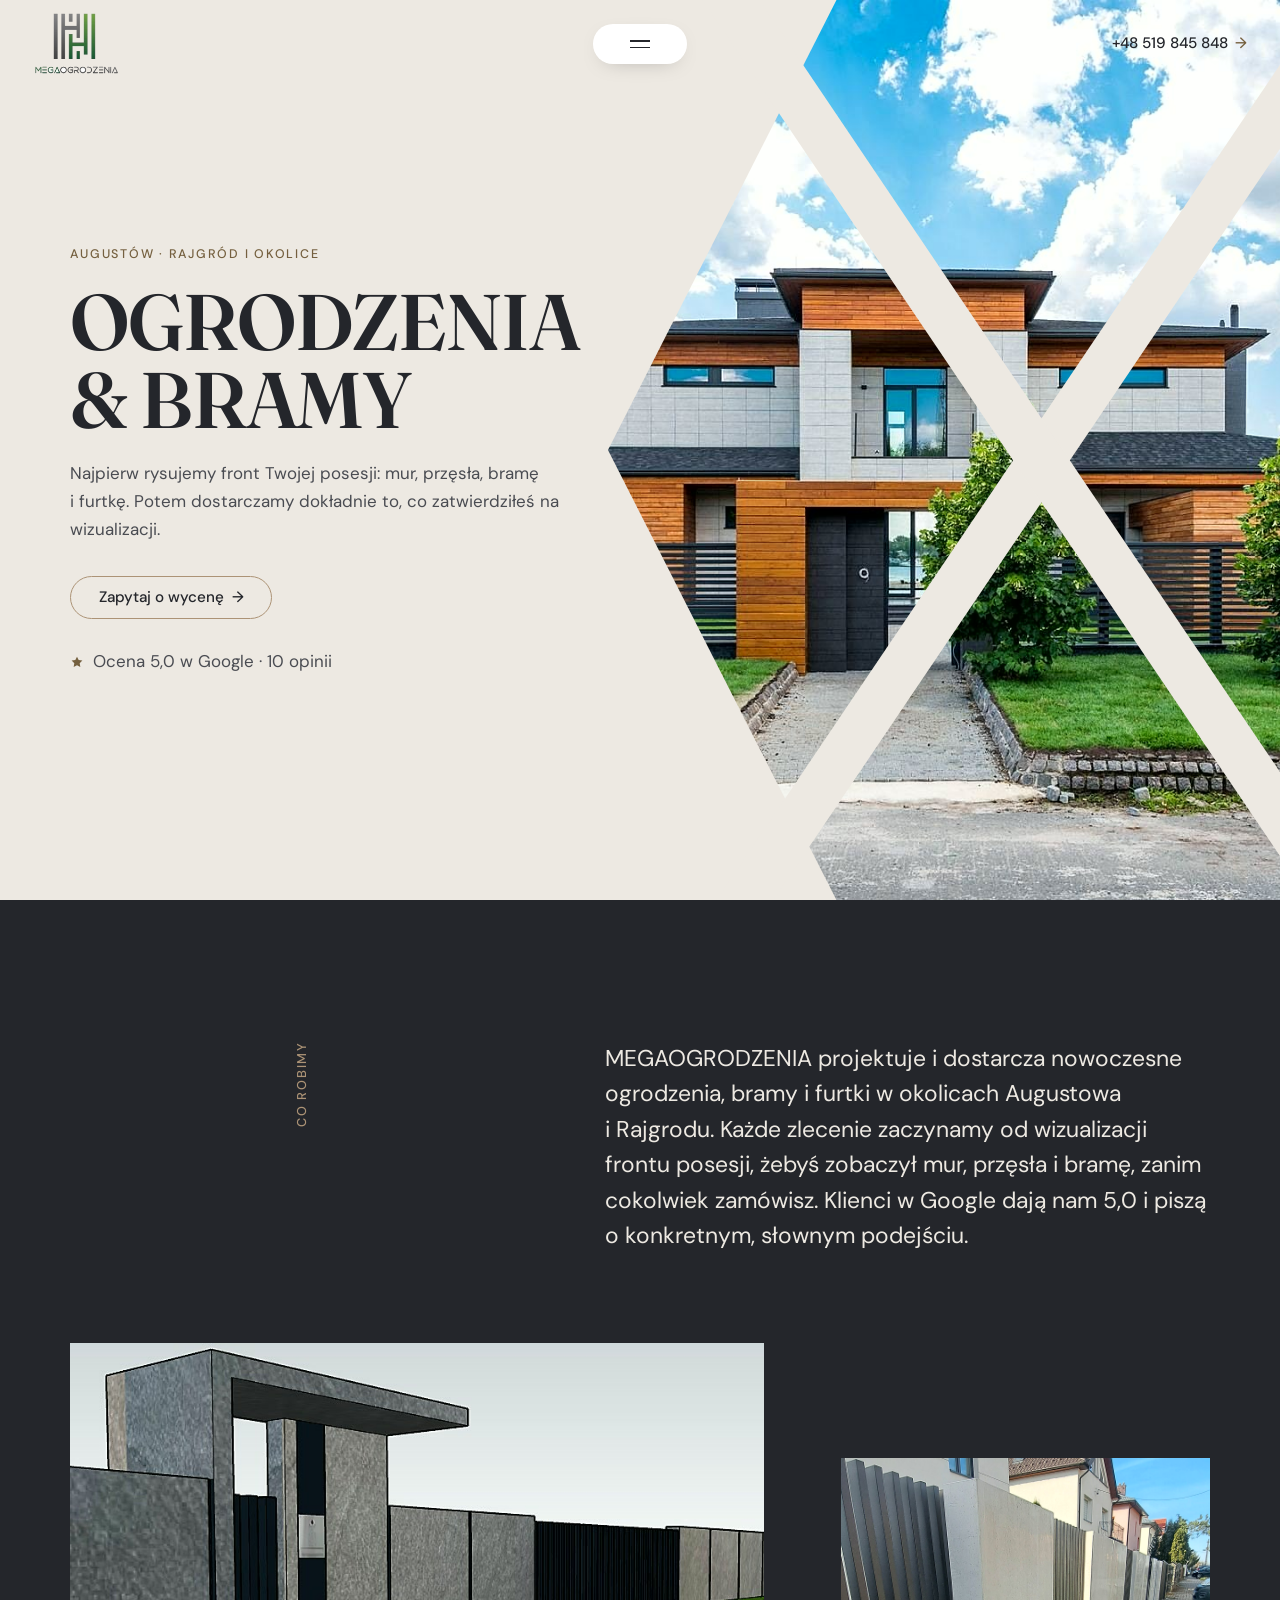
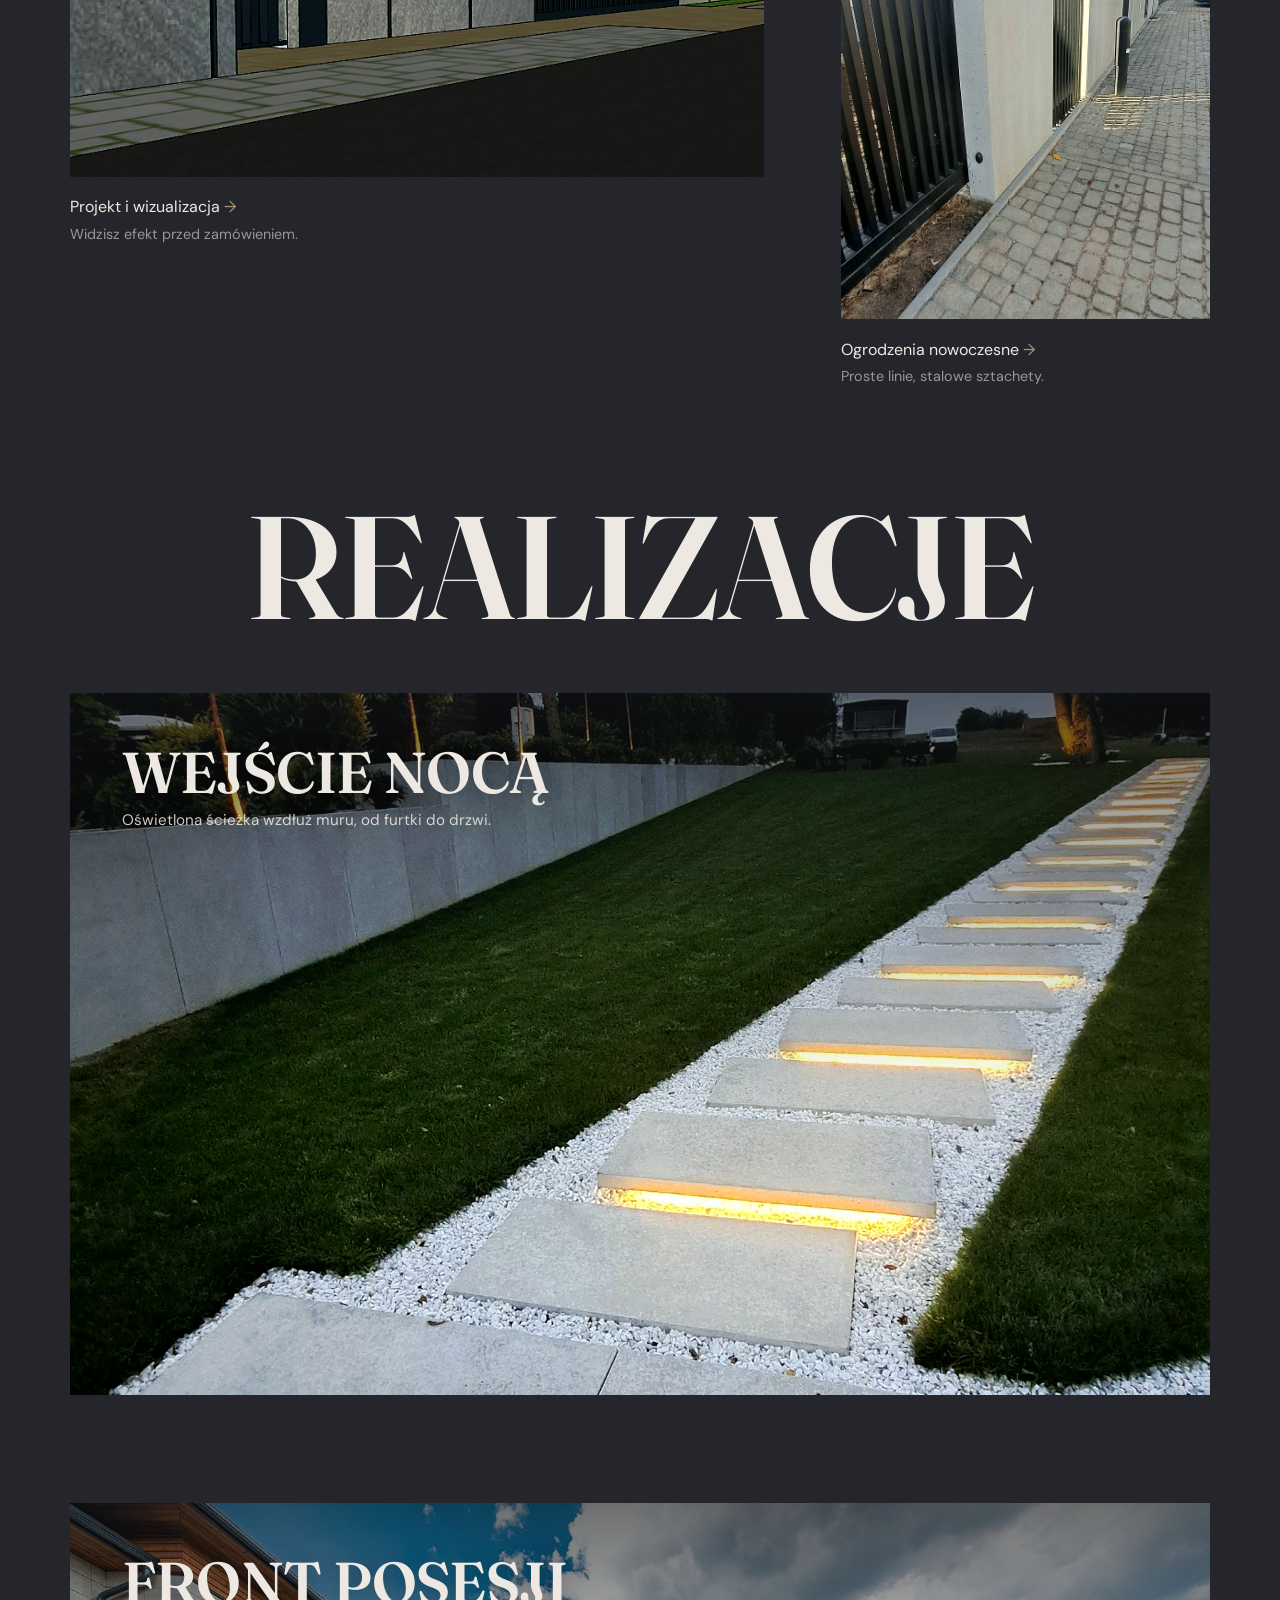
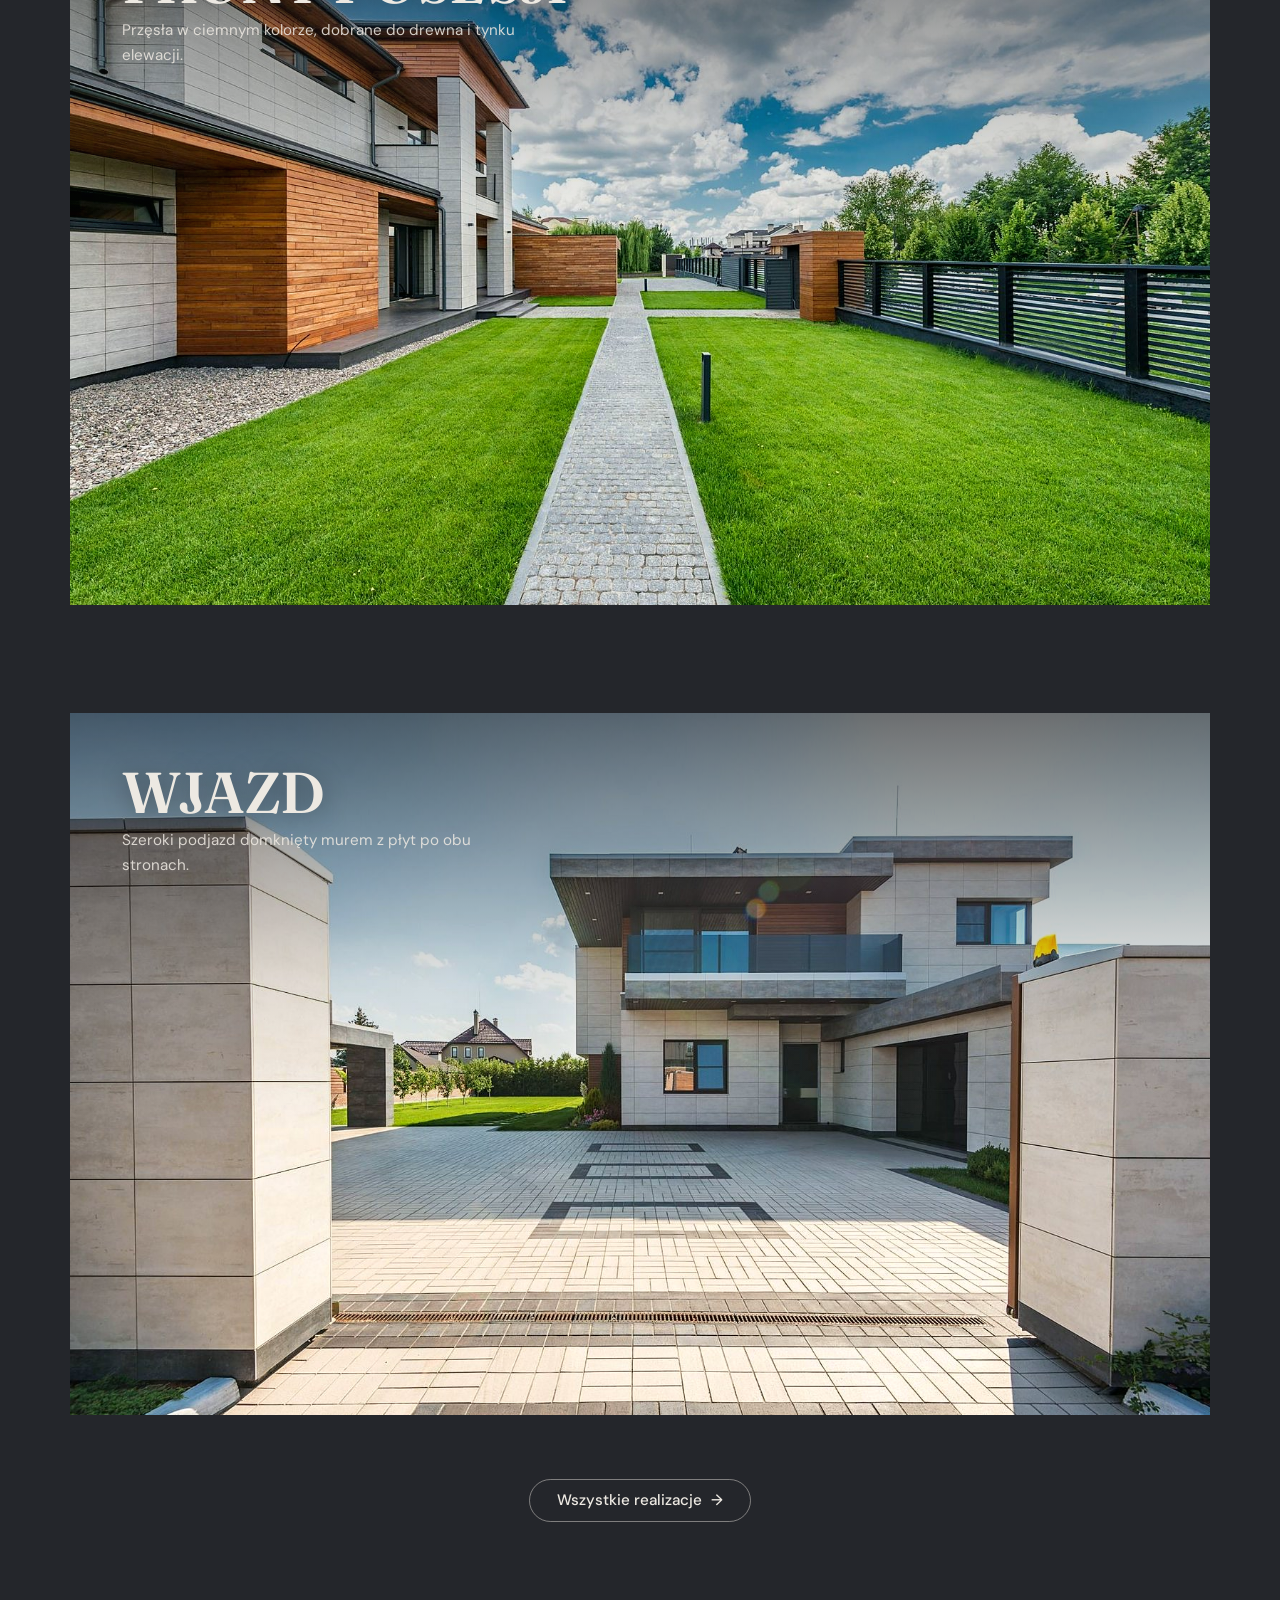
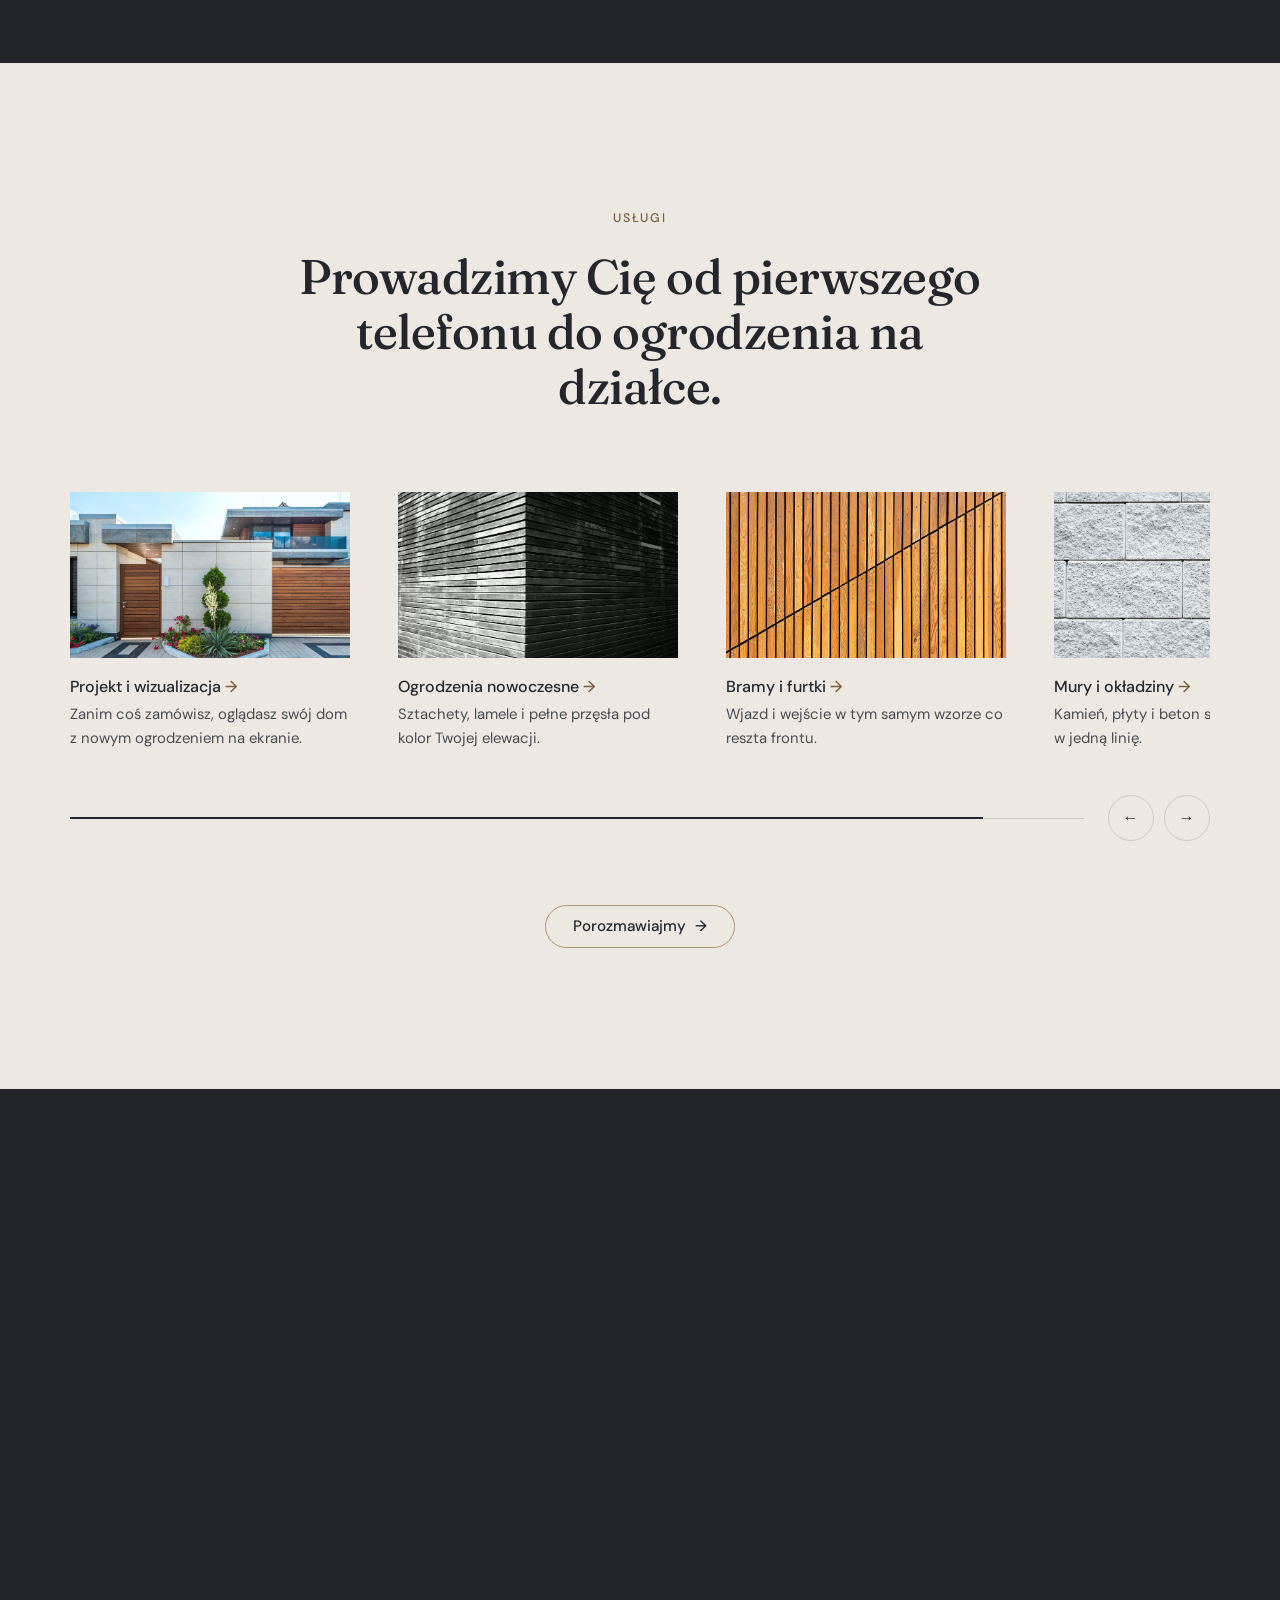
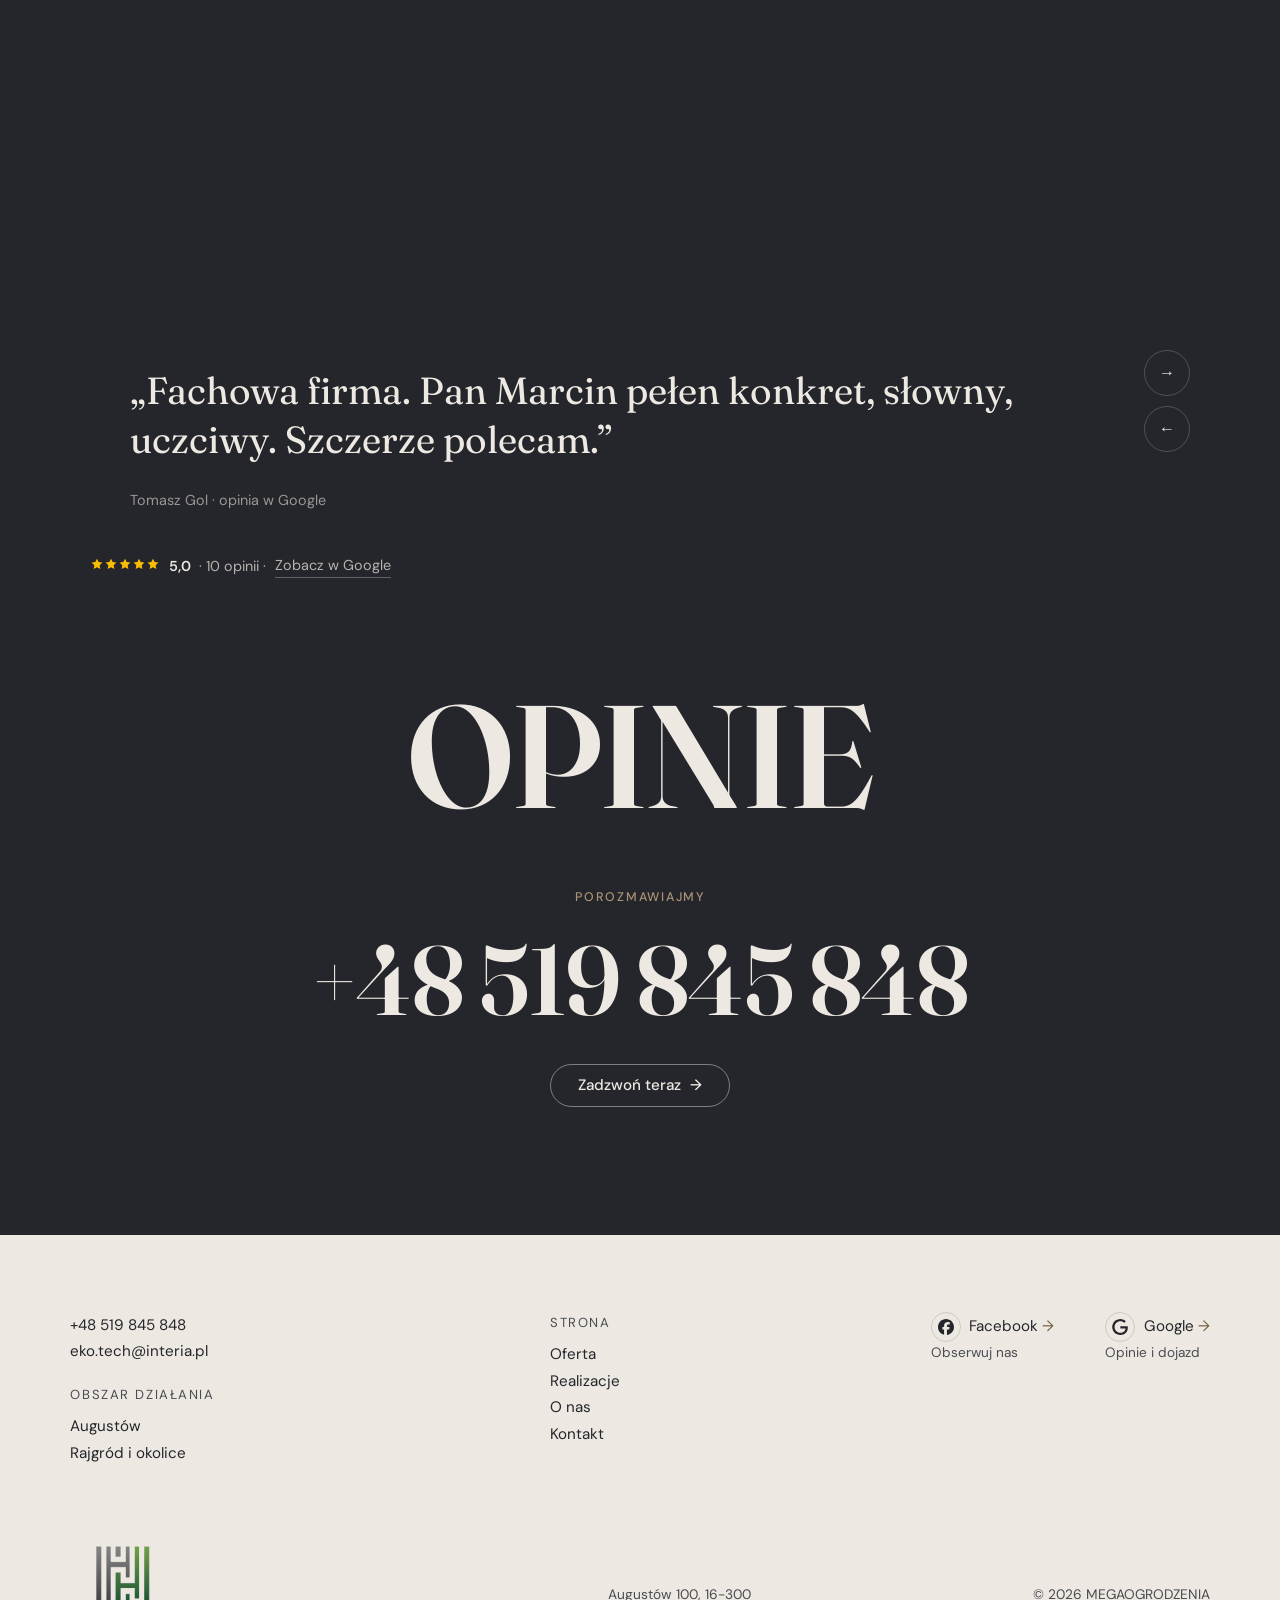
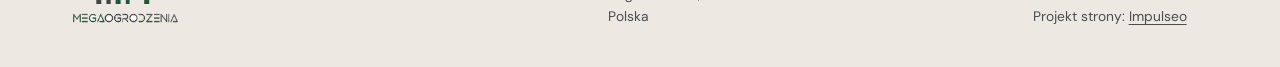
==== commit 0cc80902: "[claude-edit][cmt:e538ad3b-aef0-422f-a5f3-ee25097d07b5] przebudowa wyglądu w stylu klindworthroofing" ====
--- a/index.html
+++ b/index.html
@@ -20,188 +20,141 @@
 <script type="application/ld+json">{"@context": "https://schema.org", "@type": "LocalBusiness", "name": "MEGAOGRODZENIA", "url": "https://kris20032.github.io/megaogrodzenia/", "telephone": "+48519845848", "image": "https://kris20032.github.io/megaogrodzenia/img/og.jpg", "areaServed": "Augustów", "sameAs": ["https://maps.google.com/?cid=2182319822488130662&g_mp=Cidnb29nbGUubWFwcy5wbGFjZXMudjEuUGxhY2VzLlNlYXJjaFRleHQQAhgEIAA", "https://www.facebook.com/megaogrodzenia1/"]}</script>
 <link rel="preconnect" href="https://fonts.googleapis.com">
 <link rel="preconnect" href="https://fonts.gstatic.com" crossorigin>
-<link href="https://fonts.googleapis.com/css2?family=Space+Grotesk:wght@500;600;700&family=DM+Sans:opsz,wght@9..40,400;9..40,500;9..40,600&display=swap" rel="stylesheet">
-<link rel="stylesheet" href="assets/styles.css?v=567baa32">
+<link href="https://fonts.googleapis.com/css2?family=Fraunces:opsz,wght,SOFT,WONK@9..144,400..600,0,0&family=DM+Sans:opsz,wght@9..40,400;9..40,500;9..40,600&display=swap" rel="stylesheet">
+<link rel="stylesheet" href="assets/styles.css?v=20261022">
 </head>
 <body>
 
 <header class="nav">
   <div class="wrap nav-inner">
-    <a class="brand brand-has-logo" href="index.html"><img class="brand-logo" src="img/logo.png" alt="MEGAOGRODZENIA" width="349" height="262" decoding="async"></a>
-    <nav class="nav-links">
+    <a class="nav-brand" href="index.html"><img class="brand-logo" src="img/logo.png" alt="MEGAOGRODZENIA" width="349" height="262" decoding="async"></a>
+    <button class="nav-toggle" aria-label="Menu" aria-controls="menu"><span></span><span></span><span></span></button>
+    <a class="nav-phone" href="tel:+48519845848">+48 519 845 848 <span class="arr">→</span></a>
+  </div>
+</header>
+<nav class="nav-links" id="menu" aria-label="Menu główne">
+  <div class="nl-main">
+      <a href="index.html" aria-current="page">Start</a>
       <a href="oferta.html">Oferta</a>
       <a href="realizacje.html">Realizacje</a>
-      <a href="o-nas.html">O nas</a>
+      <a href="o-nas.html">O&nbsp;nas</a>
       <a href="kontakt.html">Kontakt</a>
-      <a href="tel:+48519845848" class="btn btn-accent">Zadzwoń +48 519 845 848</a>
-    </nav>
-    <button class="nav-toggle" aria-label="Menu"><span></span><span></span><span></span></button>
   </div>
-</header>
+  <div class="nl-side">
+    <div><p>Telefon</p><a href="tel:+48519845848">+48 519 845 848</a></div>
+    <div><p>E-mail</p><a href="mailto:eko.tech@interia.pl">eko.tech@interia.pl</a></div>
+    <div><p>Obszar działania</p><span>Augustów, Rajgród i&nbsp;okolice</span></div>
+    <div><p>Obserwuj nas</p><a href="https://www.facebook.com/megaogrodzenia1/" target="_blank" rel="noopener">Facebook →</a></div>
+  </div>
+</nav>
 
 <main>
-<section class="hero-fach">
-  <img class="hf-photo" src="img/hero.jpg" fetchpriority="high" alt="MEGAOGRODZENIA" width="1880" height="1010">
-  <div class="hf-panel">
-    <div class="hf-inner">
-      <span class="hf-kicker">Nowoczesne ogrodzenia · Augustów</span>
-      <h1 class="hf-title">Ogrodzenie, które <em>pasuje do domu</em></h1>
-      <p class="hf-lead">Projektujemy i dostarczamy nowoczesne ogrodzenia.</p>
-      <a class="hf-phone" href="tel:+48519845848"><span class="hf-phone-lab">Zadzwoń teraz</span><span class="hf-phone-num"><svg class="ico-tel" width="16" height="16" viewBox="0 0 24 24" fill="none" aria-hidden="true"><path d="M6.6 10.8a15.5 15.5 0 0 0 6.6 6.6l2.2-2.2a1 1 0 0 1 1-.24 11.4 11.4 0 0 0 3.6.58 1 1 0 0 1 1 1V20a1 1 0 0 1-1 1A17 17 0 0 1 3 4a1 1 0 0 1 1-1h3.5a1 1 0 0 1 1 1c0 1.25.2 2.46.58 3.6a1 1 0 0 1-.25 1l-2.23 2.2Z" fill="currentColor"/></svg> +48 519 845 848</span></a>
-      <div class="hf-actions">
-        <a href="kontakt.html" class="btn btn-accent">Zadzwoń <span class="arr">→</span></a>
-        <a href="tel:+48519845848" class="btn btn-ghost hf-ghost">Zadzwoń +48 519 845 848</a>
-      </div>
-      <div class="hf-trust"><svg class="ico-star" width="14" height="14" viewBox="0 0 24 24" style="vertical-align:-2px" aria-hidden="true"><path d="M12 2.8l2.85 5.8 6.4.93-4.63 4.5 1.1 6.37L12 17.4l-5.72 3 1.1-6.37-4.63-4.5 6.4-.93L12 2.8Z" fill="currentColor"/></svg> Ocena 5,0 w Google · 10 opinii</div>
-    </div>
+<section class="hero-kw kw-hero">
+  <div class="kw-art"><img src="img/hero.jpg" alt="Nowoczesny dom z ciemnym ogrodzeniem z poziomych sztachet" width="1880" height="1010" fetchpriority="high" decoding="async"></div>
+  <div class="kw-hero-copy">
+    <span class="kick">Augustów · Rajgród i&nbsp;okolice</span>
+    <h1>Ogrodzenia &amp; bramy</h1>
+    <p>Najpierw rysujemy front Twojej posesji: mur, przęsła, bramę i&nbsp;furtkę. Potem dostarczamy dokładnie to, co zatwierdziłeś na wizualizacji.</p>
+    <a class="pill" href="kontakt.html">Zapytaj o&nbsp;wycenę <span class="arr">→</span></a>
+    <p class="kw-hero-trust"><svg width="14" height="14" viewBox="0 0 24 24" aria-hidden="true"><path d="M12 2.8l2.85 5.8 6.4.93-4.63 4.5 1.1 6.37L12 17.4l-5.72 3 1.1-6.37-4.63-4.5 6.4-.93L12 2.8Z" fill="currentColor"/></svg> Ocena 5,0 w&nbsp;Google · 10 opinii</p>
   </div>
 </section>
-<section class="fach-promise">
+
+<section class="dark sec">
   <div class="wrap">
-    <ul class="fp-row reveal"><li>Projekt z wizualizacją</li><li>Augustów i Rajgród</li><li>Ocena 5,0 w Google</li></ul>
+    <div class="kw-intro reveal">
+      <span class="kw-vert">Co robimy</span>
+      <p>MEGAOGRODZENIA projektuje i&nbsp;dostarcza nowoczesne ogrodzenia, bramy i&nbsp;furtki w&nbsp;okolicach Augustowa i&nbsp;Rajgrodu. Każde zlecenie zaczynamy od wizualizacji frontu posesji, żebyś zobaczył mur, przęsła i&nbsp;bramę, zanim cokolwiek zamówisz. Klienci w&nbsp;Google dają nam 5,0 i&nbsp;piszą o&nbsp;konkretnym, słownym podejściu.</p>
+    </div>
+    <div class="kw-duo">
+      <a class="kw-card reveal" href="oferta.html"><div class="ph"><img src="img/g1.jpg" alt="Wizualizacja 3D frontu posesji z murem i bramą" width="1121" height="513" decoding="async"></div><span class="lbl">Projekt i&nbsp;wizualizacja <span class="arr">→</span></span><span class="sub">Widzisz efekt przed zamówieniem.</span></a>
+      <a class="kw-card reveal" href="oferta.html"><div class="ph"><img src="img/g2.jpg" alt="Stalowe sztachety przy murze" width="1600" height="3556" decoding="async"></div><span class="lbl">Ogrodzenia nowoczesne <span class="arr">→</span></span><span class="sub">Proste linie, stalowe sztachety.</span></a>
+    </div>
+    <h2 class="kw-huge" aria-label="Realizacje">Realizacje</h2>
+    <ul class="kw-stack">
+      <li style="--i:0"><img src="img/about.jpg" alt="Wejście nocą" loading="lazy" width="1600" height="2844" decoding="async"><h3>Wejście nocą</h3><p>Oświetlona ścieżka wzdłuż muru, od furtki do drzwi.</p></li>
+      <li style="--i:1"><img src="img/g8.jpg" alt="Front posesji" loading="lazy" width="1600" height="1068" decoding="async"><h3>Front posesji</h3><p>Przęsła w&nbsp;ciemnym kolorze, dobrane do drewna i&nbsp;tynku elewacji.</p></li>
+      <li style="--i:2"><img src="img/g7.jpg" alt="Wjazd" loading="lazy" width="1600" height="1068" decoding="async"><h3>Wjazd</h3><p>Szeroki podjazd domknięty murem z&nbsp;płyt po obu stronach.</p></li>
+    </ul>
+    <div class="center mt-l reveal"><a class="pill" href="realizacje.html">Wszystkie realizacje <span class="arr">→</span></a></div>
   </div>
 </section>
-<section class="opinie-mini" aria-label="Opinie klientów">
-  <div class="wrap">
-    <div class="om-row">
-      <div class="om-item reveal"><blockquote>„Fachowa firma.”</blockquote><span class="om-autor">Tomasz Gol</span></div>
-      <div class="om-item reveal"><blockquote>„Miła i fachowa obsługa, polecam każdemu!”</blockquote><span class="om-autor">Oskar Skotak</span></div>
-      <div class="om-item reveal"><blockquote>„Szybko i solidnie wykonana praca !!”</blockquote><span class="om-autor">MATEUSZ BAŁABON</span></div>
+
+<section class="sec">
+  <div class="wrap" data-slider>
+    <div class="center reveal">
+      <span class="kick">Usługi</span>
+      <h2 class="kw-lead">Prowadzimy Cię od pierwszego telefonu do ogrodzenia na działce.</h2>
     </div>
+    <div class="kw-slider reveal">
+      <a class="kw-slide" href="oferta.html"><div class="ph"><img src="img/g3.jpg" alt="Projekt i wizualizacja" loading="lazy" width="1600" height="1068" decoding="async"></div><h3>Projekt i&nbsp;wizualizacja <span class="arr">→</span></h3><p>Zanim coś zamówisz, oglądasz swój dom z&nbsp;nowym ogrodzeniem na ekranie.</p></a>
+      <a class="kw-slide" href="oferta.html"><div class="ph"><img src="img/g5.jpg" alt="Ogrodzenia nowoczesne" loading="lazy" width="1600" height="1065" decoding="async"></div><h3>Ogrodzenia nowoczesne <span class="arr">→</span></h3><p>Sztachety, lamele i&nbsp;pełne przęsła pod kolor Twojej elewacji.</p></a>
+      <a class="kw-slide" href="oferta.html"><div class="ph"><img src="img/g9.jpg" alt="Bramy i furtki" loading="lazy" width="1880" height="1255" decoding="async"></div><h3>Bramy i&nbsp;furtki <span class="arr">→</span></h3><p>Wjazd i&nbsp;wejście w&nbsp;tym samym wzorze co reszta frontu.</p></a>
+      <a class="kw-slide" href="oferta.html"><div class="ph"><img src="img/g6.jpg" alt="Mury i okładziny" loading="lazy" width="1600" height="1200" decoding="async"></div><h3>Mury i&nbsp;okładziny <span class="arr">→</span></h3><p>Kamień, płyty i&nbsp;beton spięte z&nbsp;metalem w&nbsp;jedną linię.</p></a>
+    </div>
+    <div class="kw-slider-ui"><div class="kw-track"><i></i></div><div class="kw-arrows"><button type="button" data-step="-1" aria-label="Wstecz">←</button><button type="button" data-step="1" aria-label="Dalej">→</button></div></div>
+    <div class="center mt-l reveal"><a class="pill" href="kontakt.html">Porozmawiajmy <span class="arr">→</span></a></div>
   </div>
 </section>
-<section class="gateways-band">
+
+<section class="stopklatka" aria-hidden="true">
+  <div class="stk-bg" style="background-image:url(img/g4.jpg)"></div>
+</section>
+
+<section class="dark sec" style="padding-bottom:0">
   <div class="wrap">
-    <div class="gateways">
-      <a href="oferta.html" class="gateway reveal"><img src="img/g1.jpg" alt="Projekt i wizualizacja" loading="lazy" width="1121" height="513" decoding="async"><span class="g-ttl">Projekt i wizualizacja</span></a>
-      <a href="oferta.html" class="gateway reveal"><img src="img/g2.jpg" alt="Ogrodzenia nowoczesne" loading="lazy" width="1600" height="3556" decoding="async"><span class="g-ttl">Ogrodzenia nowoczesne</span></a>
-      <a href="oferta.html" class="gateway reveal"><img src="img/g3.jpg" alt="Bramy wjazdowe" loading="lazy" width="1600" height="1068" decoding="async"><span class="g-ttl">Bramy wjazdowe</span></a>
+    <div class="kw-quotes reveal" data-quotes>
+      <div>
+      <figure class="kw-q on"><blockquote>„Fachowa firma. Pan Marcin pełen konkret, słowny, uczciwy. Szczerze polecam.”</blockquote><figcaption>Tomasz Gol · opinia w&nbsp;Google</figcaption></figure>
+      <figure class="kw-q"><blockquote>„Miła i&nbsp;fachowa obsługa, polecam każdemu!”</blockquote><figcaption>Oskar Skotak · opinia w&nbsp;Google</figcaption></figure>
+      <figure class="kw-q"><blockquote>„Szybko i&nbsp;solidnie wykonana praca !!”</blockquote><figcaption>Mateusz Bałabon · opinia w&nbsp;Google</figcaption></figure>
+        <p class="kw-g"><span style="color:#FBBC04"><svg width="14" height="14" viewBox="0 0 24 24" aria-hidden="true"><path d="M12 2.8l2.85 5.8 6.4.93-4.63 4.5 1.1 6.37L12 17.4l-5.72 3 1.1-6.37-4.63-4.5 6.4-.93L12 2.8Z" fill="currentColor"/></svg><svg width="14" height="14" viewBox="0 0 24 24" aria-hidden="true"><path d="M12 2.8l2.85 5.8 6.4.93-4.63 4.5 1.1 6.37L12 17.4l-5.72 3 1.1-6.37-4.63-4.5 6.4-.93L12 2.8Z" fill="currentColor"/></svg><svg width="14" height="14" viewBox="0 0 24 24" aria-hidden="true"><path d="M12 2.8l2.85 5.8 6.4.93-4.63 4.5 1.1 6.37L12 17.4l-5.72 3 1.1-6.37-4.63-4.5 6.4-.93L12 2.8Z" fill="currentColor"/></svg><svg width="14" height="14" viewBox="0 0 24 24" aria-hidden="true"><path d="M12 2.8l2.85 5.8 6.4.93-4.63 4.5 1.1 6.37L12 17.4l-5.72 3 1.1-6.37-4.63-4.5 6.4-.93L12 2.8Z" fill="currentColor"/></svg><svg width="14" height="14" viewBox="0 0 24 24" aria-hidden="true"><path d="M12 2.8l2.85 5.8 6.4.93-4.63 4.5 1.1 6.37L12 17.4l-5.72 3 1.1-6.37-4.63-4.5 6.4-.93L12 2.8Z" fill="currentColor"/></svg></span> <b>5,0</b> · 10 opinii · <a href="https://maps.google.com/?cid=2182319822488130662&amp;g_mp=Cidnb29nbGUubWFwcy5wbGFjZXMudjEuUGxhY2VzLlNlYXJjaFRleHQQAhgEIAA" target="_blank" rel="noopener">Zobacz w&nbsp;Google</a></p>
+      </div>
+      <div class="kw-arrows"><button type="button" data-step="1" aria-label="Następna opinia">→</button><button type="button" data-step="-1" aria-label="Poprzednia opinia">←</button></div>
     </div>
+    <h2 class="kw-huge" aria-label="Opinie">Opinie</h2>
   </div>
 </section>
-<section class="proces proces-os fachowcy">
-  <div class="wrap proc-grid">
-    <div class="proc-side">
-      <div class="head reveal">
-        <span class="eyebrow">Jak pracujemy</span>
-        <h2>Wiesz, na czym stoisz - na każdym etapie</h2>
-        <p>Od pierwszego telefonu do odbioru roboty - krok po kroku.</p>
-      </div>
-      <div class="proc-count" aria-hidden="true"><span class="pc-cur">01</span><span class="pc-all">/ 04</span></div>
-      <div class="proc-bar" aria-hidden="true"><i></i></div>
-      <p class="proc-now" aria-hidden="true">Telefon</p>
-    </div>
-    <ol class="proces-line">
-      <li class="reveal"><span class="pno">01</span><h3>Telefon</h3><p>Dzwonisz i opowiadasz, jaki masz dom i działkę.</p></li>
-      <li class="reveal"><span class="pno">02</span><h3>Projekt</h3><p>Przygotowujemy wizualizację frontu posesji z bramą i furtką.</p></li>
-      <li class="reveal"><span class="pno">03</span><h3>Wycena</h3><p>Dostajesz cenę za całość i ustalamy termin.</p></li>
-      <li class="reveal"><span class="pno">04</span><h3>Realizacja</h3><p>Dostarczamy ogrodzenie i robimy to, co było w wycenie.</p></li>
-    </ol>
-  </div>
-</section>
-<section>
-  <div class="wrap">
-    <div class="head reveal">
-      <span class="eyebrow">Realizacje</span>
-      <h2>Nowoczesne ogrodzenia</h2>
-      <p>Nasze realizacje, wizualizacje i przykłady stylu, w jakim pracujemy.</p>
-    </div>
-    <div class="gallery">
-      <div class="tile t-two3 reveal"><img src="img/g4.jpg" alt="MEGAOGRODZENIA" loading="lazy" width="1600" height="1066" decoding="async"></div>
-      <div class="tile t-third reveal"><img src="img/g5.jpg" alt="MEGAOGRODZENIA" loading="lazy" width="1600" height="1065" decoding="async"></div>
-      <div class="tile t-third reveal"><img src="img/g6.jpg" alt="MEGAOGRODZENIA" loading="lazy" width="1600" height="1200" decoding="async"></div>
-      <div class="tile t-third reveal"><img src="img/g7.jpg" alt="MEGAOGRODZENIA" loading="lazy" width="1600" height="1068" decoding="async"></div>
-      <div class="tile t-third reveal"><img src="img/g8.jpg" alt="MEGAOGRODZENIA" loading="lazy" width="1600" height="1068" decoding="async"></div>
-    </div>
-    <div style="margin-top:var(--space-7)" class="reveal"><a href="realizacje.html" class="btn btn-accent">Pełna galeria <span class="arr">→</span></a></div>
-  </div>
-</section>
-<section class="fach-uslugi">
-  <div class="wrap">
-    <div class="head reveal">
-      <span class="eyebrow">Co robimy</span>
-      <h2>Ogrodzenia od projektu po dostawę</h2>
-      <p>Roboty, które wykonuję regularnie - rozpisane razem z cenami.</p>
-    </div>
-    <ul class="fu-list">
-      <li class="fu-row reveal"><div class="fu-name">Projekt i wizualizacja</div><div class="fu-desc">Rysujemy front posesji w 3D: mur, słupy, przęsła, bramę i furtkę. Widzisz efekt przed zamówieniem.</div><a class="fu-cta" href="kontakt.html">Wycena <span class="arr">→</span></a></li>
-      <li class="fu-row reveal"><div class="fu-name">Ogrodzenia nowoczesne</div><div class="fu-desc">Proste linie, stalowe sztachety i pełne przęsła w ciemnych kolorach, dobrane do elewacji.</div><a class="fu-cta" href="kontakt.html">Wycena <span class="arr">→</span></a></li>
-      <li class="fu-row reveal"><div class="fu-name">Bramy wjazdowe</div><div class="fu-desc">Bramy dopasowane wzorem do reszty ogrodzenia, żeby wjazd nie odstawał od całości.</div><a class="fu-cta" href="kontakt.html">Wycena <span class="arr">→</span></a></li>
-      <li class="fu-row reveal"><div class="fu-name">Furtki i wejścia</div><div class="fu-desc">Furtka, słupek i numer domu w jednym stylu - wejście, które widać od ulicy.</div><a class="fu-cta" href="kontakt.html">Wycena <span class="arr">→</span></a></li>
-      <li class="fu-row reveal"><div class="fu-name">Mury i okładziny</div><div class="fu-desc">Mury z płyt i okładzin kamiennych, łączone z metalem w jedną spójną linię.</div><a class="fu-cta" href="kontakt.html">Wycena <span class="arr">→</span></a></li>
-      <li class="fu-row reveal"><div class="fu-name">Dostawa na posesję</div><div class="fu-desc">Zaprojektowane ogrodzenie przywozimy na działkę. Zakres prac ustalamy przy wycenie.</div><a class="fu-cta" href="kontakt.html">Wycena <span class="arr">→</span></a></li>
-    </ul>
-    <div style="margin-top:var(--space-7)" class="reveal"><a href="oferta.html" class="btn btn-ghost">Pełna oferta <span class="arr">→</span></a></div>
-  </div>
-</section>
-<section class="stopklatka" aria-hidden="true">
-  <div class="stk-bg" style="background-image:url(img/g9.jpg)"></div>
-</section>
-<section class="opinie">
-  <div class="wrap">
-    <div class="head center reveal">
-      <span class="eyebrow">Opinie</span>
-      <h2>Co mówią klienci</h2>
-    </div>
-    <p class="op-meta reveal"><span class="g-badge"><svg class="gb-ico" viewBox="0 0 24 24" width="18" height="18" aria-hidden="true"><path fill="#4285F4" d="M22.56 12.25c0-.78-.07-1.53-.2-2.25H12v4.26h5.92c-.26 1.37-1.04 2.53-2.21 3.31v2.77h3.57c2.08-1.92 3.28-4.74 3.28-8.09z"/><path fill="#34A853" d="M12 23c2.97 0 5.46-.98 7.28-2.66l-3.57-2.77c-.98.66-2.23 1.06-3.71 1.06-2.86 0-5.29-1.93-6.16-4.53H2.18v2.84C3.99 20.53 7.7 23 12 23z"/><path fill="#FBBC05" d="M5.84 14.09c-.22-.66-.35-1.36-.35-2.09s.13-1.43.35-2.09V7.07H2.18C1.43 8.55 1 10.22 1 12s.43 3.45 1.18 4.93l2.85-2.22.81-.62z"/><path fill="#EA4335" d="M12 5.38c1.62 0 3.06.56 4.21 1.64l3.15-3.15C17.45 2.09 14.97 1 12 1 7.7 1 3.99 3.47 2.18 7.07l3.66 2.84c.87-2.6 3.3-4.53 6.16-4.53z"/></svg><b class="gb-ocena">5,0</b><svg class="gb-stars" viewBox="0 0 90 18" width="74" height="14.8" aria-hidden="true"><g fill="currentColor" opacity=".26"><path transform="translate(0,0)" d="M9 1.6l2.2 4.46 4.92.72-3.56 3.47.84 4.9L9 12.74l-4.4 2.31.84-4.9L1.88 6.68l4.92-.72L9 1.6Z"/><path transform="translate(18,0)" d="M9 1.6l2.2 4.46 4.92.72-3.56 3.47.84 4.9L9 12.74l-4.4 2.31.84-4.9L1.88 6.68l4.92-.72L9 1.6Z"/><path transform="translate(36,0)" d="M9 1.6l2.2 4.46 4.92.72-3.56 3.47.84 4.9L9 12.74l-4.4 2.31.84-4.9L1.88 6.68l4.92-.72L9 1.6Z"/><path transform="translate(54,0)" d="M9 1.6l2.2 4.46 4.92.72-3.56 3.47.84 4.9L9 12.74l-4.4 2.31.84-4.9L1.88 6.68l4.92-.72L9 1.6Z"/><path transform="translate(72,0)" d="M9 1.6l2.2 4.46 4.92.72-3.56 3.47.84 4.9L9 12.74l-4.4 2.31.84-4.9L1.88 6.68l4.92-.72L9 1.6Z"/></g><clipPath id="gs1000"><rect x="0" y="0" width="90.0" height="18"/></clipPath><g fill="#FBBC04" clip-path="url(#gs1000)"><path transform="translate(0,0)" d="M9 1.6l2.2 4.46 4.92.72-3.56 3.47.84 4.9L9 12.74l-4.4 2.31.84-4.9L1.88 6.68l4.92-.72L9 1.6Z"/><path transform="translate(18,0)" d="M9 1.6l2.2 4.46 4.92.72-3.56 3.47.84 4.9L9 12.74l-4.4 2.31.84-4.9L1.88 6.68l4.92-.72L9 1.6Z"/><path transform="translate(36,0)" d="M9 1.6l2.2 4.46 4.92.72-3.56 3.47.84 4.9L9 12.74l-4.4 2.31.84-4.9L1.88 6.68l4.92-.72L9 1.6Z"/><path transform="translate(54,0)" d="M9 1.6l2.2 4.46 4.92.72-3.56 3.47.84 4.9L9 12.74l-4.4 2.31.84-4.9L1.88 6.68l4.92-.72L9 1.6Z"/><path transform="translate(72,0)" d="M9 1.6l2.2 4.46 4.92.72-3.56 3.47.84 4.9L9 12.74l-4.4 2.31.84-4.9L1.88 6.68l4.92-.72L9 1.6Z"/></g></svg><span class="gb-txt">10 opinii w Google</span></span></p>
-    <p class="op-meta reveal"><a class="op-google" href="https://maps.google.com/?cid=2182319822488130662&amp;g_mp=Cidnb29nbGUubWFwcy5wbGFjZXMudjEuUGxhY2VzLlNlYXJjaFRleHQQAhgEIAA" target="_blank" rel="noopener"><svg class="op-g-ico" viewBox="0 0 24 24" width="17" height="17" aria-hidden="true"><path fill="#4285F4" d="M22.56 12.25c0-.78-.07-1.53-.2-2.25H12v4.26h5.92c-.26 1.37-1.04 2.53-2.21 3.31v2.77h3.57c2.08-1.92 3.28-4.74 3.28-8.09z"/><path fill="#34A853" d="M12 23c2.97 0 5.46-.98 7.28-2.66l-3.57-2.77c-.98.66-2.23 1.06-3.71 1.06-2.86 0-5.29-1.93-6.16-4.53H2.18v2.84C3.99 20.53 7.7 23 12 23z"/><path fill="#FBBC05" d="M5.84 14.09c-.22-.66-.35-1.36-.35-2.09s.13-1.43.35-2.09V7.07H2.18C1.43 8.55 1 10.22 1 12s.43 3.45 1.18 4.93l2.85-2.22.81-.62z"/><path fill="#EA4335" d="M12 5.38c1.62 0 3.06.56 4.21 1.64l3.15-3.15C17.45 2.09 14.97 1 12 1 7.7 1 3.99 3.47 2.18 7.07l3.66 2.84c.87-2.6 3.3-4.53 6.16-4.53z"/></svg><span>Zobacz opinie w Google</span><span class="arr">→</span></a></p>
-    <div class="opinie-grid">
-      <figure class="op-card reveal"><span class="op-star"><svg class="ico-star" width="14" height="14" viewBox="0 0 24 24" style="vertical-align:-2px" aria-hidden="true"><path d="M12 2.8l2.85 5.8 6.4.93-4.63 4.5 1.1 6.37L12 17.4l-5.72 3 1.1-6.37-4.63-4.5 6.4-.93L12 2.8Z" fill="currentColor"/></svg><svg class="ico-star" width="14" height="14" viewBox="0 0 24 24" style="vertical-align:-2px" aria-hidden="true"><path d="M12 2.8l2.85 5.8 6.4.93-4.63 4.5 1.1 6.37L12 17.4l-5.72 3 1.1-6.37-4.63-4.5 6.4-.93L12 2.8Z" fill="currentColor"/></svg><svg class="ico-star" width="14" height="14" viewBox="0 0 24 24" style="vertical-align:-2px" aria-hidden="true"><path d="M12 2.8l2.85 5.8 6.4.93-4.63 4.5 1.1 6.37L12 17.4l-5.72 3 1.1-6.37-4.63-4.5 6.4-.93L12 2.8Z" fill="currentColor"/></svg><svg class="ico-star" width="14" height="14" viewBox="0 0 24 24" style="vertical-align:-2px" aria-hidden="true"><path d="M12 2.8l2.85 5.8 6.4.93-4.63 4.5 1.1 6.37L12 17.4l-5.72 3 1.1-6.37-4.63-4.5 6.4-.93L12 2.8Z" fill="currentColor"/></svg><svg class="ico-star" width="14" height="14" viewBox="0 0 24 24" style="vertical-align:-2px" aria-hidden="true"><path d="M12 2.8l2.85 5.8 6.4.93-4.63 4.5 1.1 6.37L12 17.4l-5.72 3 1.1-6.37-4.63-4.5 6.4-.93L12 2.8Z" fill="currentColor"/></svg></span><blockquote>Fachowa firma. Pan Marcin pełen konkret, słowny, uczciwy. Szczerze polecam.</blockquote><span class="op-autor">Tomasz Gol</span></figure>
-      <figure class="op-card reveal"><span class="op-star"><svg class="ico-star" width="14" height="14" viewBox="0 0 24 24" style="vertical-align:-2px" aria-hidden="true"><path d="M12 2.8l2.85 5.8 6.4.93-4.63 4.5 1.1 6.37L12 17.4l-5.72 3 1.1-6.37-4.63-4.5 6.4-.93L12 2.8Z" fill="currentColor"/></svg><svg class="ico-star" width="14" height="14" viewBox="0 0 24 24" style="vertical-align:-2px" aria-hidden="true"><path d="M12 2.8l2.85 5.8 6.4.93-4.63 4.5 1.1 6.37L12 17.4l-5.72 3 1.1-6.37-4.63-4.5 6.4-.93L12 2.8Z" fill="currentColor"/></svg><svg class="ico-star" width="14" height="14" viewBox="0 0 24 24" style="vertical-align:-2px" aria-hidden="true"><path d="M12 2.8l2.85 5.8 6.4.93-4.63 4.5 1.1 6.37L12 17.4l-5.72 3 1.1-6.37-4.63-4.5 6.4-.93L12 2.8Z" fill="currentColor"/></svg><svg class="ico-star" width="14" height="14" viewBox="0 0 24 24" style="vertical-align:-2px" aria-hidden="true"><path d="M12 2.8l2.85 5.8 6.4.93-4.63 4.5 1.1 6.37L12 17.4l-5.72 3 1.1-6.37-4.63-4.5 6.4-.93L12 2.8Z" fill="currentColor"/></svg><svg class="ico-star" width="14" height="14" viewBox="0 0 24 24" style="vertical-align:-2px" aria-hidden="true"><path d="M12 2.8l2.85 5.8 6.4.93-4.63 4.5 1.1 6.37L12 17.4l-5.72 3 1.1-6.37-4.63-4.5 6.4-.93L12 2.8Z" fill="currentColor"/></svg></span><blockquote>Miła i fachowa obsługa, polecam każdemu!</blockquote><span class="op-autor">Oskar Skotak</span></figure>
-      <figure class="op-card reveal"><span class="op-star"><svg class="ico-star" width="14" height="14" viewBox="0 0 24 24" style="vertical-align:-2px" aria-hidden="true"><path d="M12 2.8l2.85 5.8 6.4.93-4.63 4.5 1.1 6.37L12 17.4l-5.72 3 1.1-6.37-4.63-4.5 6.4-.93L12 2.8Z" fill="currentColor"/></svg><svg class="ico-star" width="14" height="14" viewBox="0 0 24 24" style="vertical-align:-2px" aria-hidden="true"><path d="M12 2.8l2.85 5.8 6.4.93-4.63 4.5 1.1 6.37L12 17.4l-5.72 3 1.1-6.37-4.63-4.5 6.4-.93L12 2.8Z" fill="currentColor"/></svg><svg class="ico-star" width="14" height="14" viewBox="0 0 24 24" style="vertical-align:-2px" aria-hidden="true"><path d="M12 2.8l2.85 5.8 6.4.93-4.63 4.5 1.1 6.37L12 17.4l-5.72 3 1.1-6.37-4.63-4.5 6.4-.93L12 2.8Z" fill="currentColor"/></svg><svg class="ico-star" width="14" height="14" viewBox="0 0 24 24" style="vertical-align:-2px" aria-hidden="true"><path d="M12 2.8l2.85 5.8 6.4.93-4.63 4.5 1.1 6.37L12 17.4l-5.72 3 1.1-6.37-4.63-4.5 6.4-.93L12 2.8Z" fill="currentColor"/></svg><svg class="ico-star" width="14" height="14" viewBox="0 0 24 24" style="vertical-align:-2px" aria-hidden="true"><path d="M12 2.8l2.85 5.8 6.4.93-4.63 4.5 1.1 6.37L12 17.4l-5.72 3 1.1-6.37-4.63-4.5 6.4-.93L12 2.8Z" fill="currentColor"/></svg></span><blockquote>Szybko i solidnie wykonana praca !!</blockquote><span class="op-autor">MATEUSZ BAŁABON</span></figure>
-    </div>
-  </div>
-</section>
-<section class="cta">
-  <div class="wrap">
-    <div class="reveal">
-      <span class="eyebrow">Współpraca</span>
-      <h2>Planujesz ogrodzenie?</h2>
-      <p>Zadzwoń i opowiedz o działce - przygotujemy projekt i wycenę.</p>
-    </div>
-    <div class="cta-actions reveal">
-      <a href="kontakt.html" class="btn btn-light">Zadzwoń <span class="arr">→</span></a>
-      <a href="tel:+48519845848" class="btn btn-ghost btn-ghost-cta">+48 519 845 848</a>
-    </div>
+<section class="dark kw-call">
+  <div class="wrap reveal">
+    <span class="kick">Porozmawiajmy</span>
+    <a class="big" href="tel:+48519845848">+48 519 845 848</a>
+    <a class="pill" href="tel:+48519845848">Zadzwoń teraz <span class="arr">→</span></a>
   </div>
 </section>
 </main>
 
-<footer>
+<footer class="kw-foot">
   <div class="wrap">
-    <div class="foot-grid">
-      <div class="foot-brand">
-        <div class="name">MEGAOGRODZENIA</div>
-        <p>Projektujemy i dostarczamy nowoczesne ogrodzenia.</p>
+    <div class="kf-top">
+      <div class="kf-list">
+        <a href="tel:+48519845848">+48 519 845 848</a>
+        <a href="mailto:eko.tech@interia.pl">eko.tech@interia.pl</a>
+        <span class="h" style="margin-top:1.2rem">Obszar działania</span>
+        <span>Augustów</span>
+        <span>Rajgród i&nbsp;okolice</span>
       </div>
-      <div class="foot-col">
-        <h4>Nawigacja</h4>
+      <div class="kf-list">
+        <span class="h">Strona</span>
         <a href="oferta.html">Oferta</a>
         <a href="realizacje.html">Realizacje</a>
-        <a href="o-nas.html">O nas</a>
+        <a href="o-nas.html">O&nbsp;nas</a>
         <a href="kontakt.html">Kontakt</a>
       </div>
-      <div class="foot-col">
-        <h4>Kontakt</h4>
-        <a href="tel:+48519845848">+48 519 845 848</a>
-        <a href="mailto:eko.tech@interia.pl">eko.tech@interia.pl</a>
-        <p>Augustów 100, 16-300, Polska</p>
-        <a href="https://maps.google.com/?cid=2182319822488130662&g_mp=Cidnb29nbGUubWFwcy5wbGFjZXMudjEuUGxhY2VzLlNlYXJjaFRleHQQAhgEIAA" target="_blank" rel="noopener">Jak dojechać →</a>
-      <div class="foot-soc">
-        <a class="soc" href="https://www.facebook.com/megaogrodzenia1/" target="_blank" rel="noopener" aria-label="Facebook - MEGAOGRODZENIA"><svg viewBox="0 0 24 24" aria-hidden="true" focusable="false"><path d="M9.101 23.691v-7.98H6.627v-3.667h2.474v-1.58c0-4.085 1.848-5.978 5.858-5.978.401 0 .955.042 1.468.103a8.68 8.68 0 0 1 1.141.195v3.325a8.623 8.623 0 0 0-.653-.036 26.805 26.805 0 0 0-.733-.009c-.707 0-1.259.096-1.675.309a1.686 1.686 0 0 0-.679.622c-.258.42-.374.995-.374 1.752v1.297h3.919l-.386 2.103-.287 1.564h-3.246v8.245C19.396 23.238 24 18.179 24 12.044c0-6.627-5.373-12-12-12s-12 5.373-12 12c0 5.628 3.874 10.35 9.101 11.647Z" fill="currentColor"/></svg></a>
-        <a class="soc" href="https://maps.google.com/?cid=2182319822488130662&g_mp=Cidnb29nbGUubWFwcy5wbGFjZXMudjEuUGxhY2VzLlNlYXJjaFRleHQQAhgEIAA" target="_blank" rel="noopener" aria-label="Google - MEGAOGRODZENIA"><svg viewBox="0 0 24 24" aria-hidden="true" focusable="false"><path d="M12.48 10.92v3.28h7.84c-.24 1.84-.853 3.187-1.787 4.133-1.147 1.147-2.933 2.4-6.053 2.4-4.827 0-8.6-3.893-8.6-8.72s3.773-8.72 8.6-8.72c2.6 0 4.507 1.027 5.907 2.347l2.307-2.307C18.747 1.44 16.133 0 12.48 0 5.867 0 .307 5.387.307 12s5.56 12 12.173 12c3.573 0 6.267-1.173 8.373-3.36 2.16-2.16 2.84-5.213 2.84-7.667 0-.76-.053-1.467-.173-2.053H12.48z" fill="currentColor"/></svg></a>
-      </div>
-      </div>
+      <div class="kf-soc"><a href="https://www.facebook.com/megaogrodzenia1/" target="_blank" rel="noopener"><span class="soc" aria-hidden="true"><svg viewBox="0 0 24 24" width="16" height="16" focusable="false"><path d="M9.101 23.691v-7.98H6.627v-3.667h2.474v-1.58c0-4.085 1.848-5.978 5.858-5.978.401 0 .955.042 1.468.103a8.68 8.68 0 0 1 1.141.195v3.325a8.623 8.623 0 0 0-.653-.036 26.805 26.805 0 0 0-.733-.009c-.707 0-1.259.096-1.675.309a1.686 1.686 0 0 0-.679.622c-.258.42-.374.995-.374 1.752v1.297h3.919l-.386 2.103-.287 1.564h-3.246v8.245C19.396 23.238 24 18.179 24 12.044c0-6.627-5.373-12-12-12s-12 5.373-12 12c0 5.628 3.874 10.35 9.101 11.647Z" fill="currentColor"/></svg></span>Facebook <span class="arr">→</span></a><small>Obserwuj nas</small></div>
+      <div class="kf-soc"><a href="https://maps.google.com/?cid=2182319822488130662&amp;g_mp=Cidnb29nbGUubWFwcy5wbGFjZXMudjEuUGxhY2VzLlNlYXJjaFRleHQQAhgEIAA" target="_blank" rel="noopener"><span class="soc" aria-hidden="true"><svg viewBox="0 0 24 24" width="16" height="16" focusable="false"><path d="M12.48 10.92v3.28h7.84c-.24 1.84-.853 3.187-1.787 4.133-1.147 1.147-2.933 2.4-6.053 2.4-4.827 0-8.6-3.893-8.6-8.72s3.773-8.72 8.6-8.72c2.6 0 4.507 1.027 5.907 2.347l2.307-2.307C18.747 1.44 16.133 0 12.48 0 5.867 0 .307 5.387.307 12s5.56 12 12.173 12c3.573 0 6.267-1.173 8.373-3.36 2.16-2.16 2.84-5.213 2.84-7.667 0-.76-.053-1.467-.173-2.053H12.48z" fill="currentColor"/></svg></span>Google <span class="arr">→</span></a><small>Opinie i&nbsp;dojazd</small></div>
     </div>
-    <div class="foot-bot">
-      <span>© 2026 MEGAOGRODZENIA</span>
-      <span>Projekt strony: <a class="foot-credit" href="https://impulseo.pl" target="_blank" rel="noopener">Impulseo</a></span>
+    <div class="kf-bot">
+      <div><img src="img/logo.png" alt="MEGAOGRODZENIA" width="349" height="262" loading="lazy" decoding="async"></div>
+      <div>Augustów 100, 16-300<br>Polska</div>
+      <div>© 2026 MEGAOGRODZENIA<br>Projekt strony: <a class="foot-credit" href="https://impulseo.pl" target="_blank" rel="noopener">Impulseo</a></div>
     </div>
   </div>
 </footer>
-<div class="sticky-call"><a class="sc-call" href="tel:+48519845848"><svg class="ico-tel" width="16" height="16" viewBox="0 0 24 24" fill="none" aria-hidden="true"><path d="M6.6 10.8a15.5 15.5 0 0 0 6.6 6.6l2.2-2.2a1 1 0 0 1 1-.24 11.4 11.4 0 0 0 3.6.58 1 1 0 0 1 1 1V20a1 1 0 0 1-1 1A17 17 0 0 1 3 4a1 1 0 0 1 1-1h3.5a1 1 0 0 1 1 1c0 1.25.2 2.46.58 3.6a1 1 0 0 1-.25 1l-2.23 2.2Z" fill="currentColor"/></svg> Zadzwoń</a><a class="sc-quote" href="kontakt.html">Zadzwoń</a></div>
+<div class="sticky-call"><a class="sc-call" href="tel:+48519845848">Zadzwoń</a><a class="sc-quote" href="kontakt.html">Wycena</a></div>
 <div class="demo-wazne" data-do="2026-10-28" data-cykl="3" hidden><svg class="dw-ico" width="13" height="13" viewBox="0 0 24 24" fill="none" aria-hidden="true"><circle cx="12" cy="12" r="8.6" stroke="currentColor" stroke-width="1.8"/><path d="M12 7.2V12l3.3 2" stroke="currentColor" stroke-width="1.8" stroke-linecap="round"/></svg><span class="dw-txt"></span></div>
 
-<script src="assets/main.js"></script>
+<script src="assets/main.js?v=20261022"></script>
+<script src="assets/kw.js?v=20261022"></script>
 </body>
 </html>
--- a/assets/styles.css
+++ b/assets/styles.css
@@ -1,1335 +1,287 @@
-/* ============================================================
-   STOLBASZ — premium, architektoniczny B2B fit-out
-   Jasna paleta, zero brązu. System wg premium-web-craft.
-   Projekt strony: Impulseo (impulseo.pl)
-   ============================================================ */
-
+/* MEGAOGRODZENIA - układ w stylu klindworthroofing.com (prośba Szymona 22.10.2026):
+   krem + grafit + brąz, szeryfowe wersaliki, ukośny kadr w hero, ciemne sekcje
+   z ogromnymi napisami, kafle realizacji nachodzące na siebie przy przewijaniu. */
 :root{
-  /* PALETA — jasna, architektoniczna, chłodna */
-  --paper:#F4F6F8;          /* główne tło */
-  --paper-2:#E7EBEF;        /* sekcje alternatywne (chłodny jasny szary) */
-  --paper-3:#E7EBEF;        /* delikatne wypełnienia */
-  --ink:#15212E;            /* tekst główny — chłodny grafit */
-  --ink-soft:#243443;       /* nagłówki drugorzędne */
-  --muted:#6B7785;          /* tekst poboczny */
-  --line:rgba(21,33,46,.12);/* hairline */
-  --accent:#E8A317;         /* stonowany petrol-slate — jedyny akcent */
-  --accent-d:#C9870C;
-  --accent-soft:rgba(232,163,23,.10);
-  --dark:#15212E;           /* sekcje ciemne (stopka/CTA) */
-
-  /* HOVER ZDJĘĆ — JEDEN standard dla całego silnika (decyzja K. 04.08.2026, artefakt z wariantami).
-     AKTUALNE (K.+Szymon 09.08.2026, wybór z artefaktu 6 wariantów): zoom 1.05 przy 1.4s -
-     przy tak długim czasie mocniejszy kadr NIE skacze, tylko „oddycha". Poprzedni standard
-     (1.02 / .55s z 04.08) odbierany jako dynamiczny i szybki.
-     Spoczynek lekko przygaszony, ale TYLKO tam, gdzie jest mysz (@media hover:hover) —
-     na telefonie zdjęcia zostają w pełnej jasności. */
-  --img-zoom:1.05;                   /* K.+Szymon 09.08: wariant F z artefaktu porównawczego */
-  --img-rest:brightness(.95) saturate(.99);
-  --img-hot:brightness(1.06) saturate(1.05);
-  --img-dur:1.4s;                    /* K.+Szymon 09.08 (wariant F): powoli = elegancko */
-  --img-ease:cubic-bezier(.16,.84,.44,1);  /* miękki ogon, efekt „oddychania" */
-
-  /* ODSTĘPY — skala 4/8 */
-  --space-1:4px; --space-2:8px; --space-3:12px; --space-4:16px; --space-5:24px;
-  --space-6:32px; --space-7:48px; --space-8:64px; --space-9:96px; --space-10:128px;
-
-  /* TYPOGRAFIA — fluid clamp() (skala podbita 16.07.2026: większe, czytelniejsze litery — uwaga Adama) */
-  --text-sm:clamp(.9rem,.87rem + .12vw,1rem);
-  --text-base:clamp(1.08rem,1.04rem + .18vw,1.2rem);
-  --text-lg:clamp(1.24rem,1.15rem + .34vw,1.44rem);
-  --text-h3:clamp(1.34rem,1.22rem + .55vw,1.66rem);
-  --text-h2:clamp(2.1rem,1.66rem + 2.1vw,3.1rem);
-  --text-h1:clamp(2.9rem,2.1rem + 4vw,5.1rem);
-
-  /* PROMIENIE — architektoniczne, raczej ostre */
-  --r-sm:3px; --r-md:6px; --r-lg:10px;
-
-  /* RUCH */
-  --ease:cubic-bezier(.25,.46,.45,.94); --dur:.24s;
-
-  /* CIENIE — miękkie, warstwowe */
-  --sh-sm:0 1px 2px rgba(16,24,32,.04), 0 2px 8px rgba(16,24,32,.05);
-  --sh-md:0 2px 6px rgba(16,24,32,.05), 0 12px 28px -8px rgba(16,24,32,.12);
-  --sh-lg:0 6px 14px rgba(16,24,32,.07), 0 26px 56px -18px rgba(16,24,32,.22);
-
-  --hairline:1px solid var(--line);
-
-  --font-display:'Space Grotesk','Inter',sans-serif;
-  --font-body:'DM Sans','Inter',sans-serif;
-}
-
-*{box-sizing:border-box;margin:0;padding:0}
-html{scroll-behavior:smooth}
-body{
-  font-family:var(--font-body);
-  font-size:var(--text-base);
-  line-height:1.65;
-  color:var(--ink);
-  background:var(--paper);
-  -webkit-font-smoothing:antialiased;
-  text-rendering:optimizeLegibility;
-}
-img{max-width:100%;height:auto;display:block}  /* height:auto = width/height z atrybutów trzyma proporcje (TOP#12) */
+  --cream:#EDE9E2;--cream-2:#E3DED5;--ink:#24262B;--ink-2:#2E3036;--ink-soft:#4A4C52;
+  --bronze:#AC9376;--bronze-d:#75603F;--line:rgba(36,38,43,.16);--line-l:rgba(237,233,226,.22);
+  --serif:'Fraunces',Georgia,'Times New Roman',serif;--sans:'DM Sans',Arial,sans-serif;
+  --ease:cubic-bezier(.16,.84,.44,1);--pad:clamp(20px,5.5vw,80px);--nav-h:88px;
+  --accent:var(--bronze);--accent-d:var(--bronze-d);--paper:var(--cream);--line-c:var(--line);
+}
+*,*::before,*::after{box-sizing:border-box}
+html{-webkit-text-size-adjust:100%;scroll-behavior:smooth}
+body{margin:0;background:var(--cream);color:var(--ink);font:400 1rem/1.6 var(--sans);-webkit-font-smoothing:antialiased;overflow-x:hidden}
+img{max-width:100%;display:block}
 a{color:inherit;text-decoration:none}
-
-.wrap{width:min(92%,1180px);margin-inline:auto}
-section{padding-block:clamp(52px,6.5vw,96px)}
-
-h1,h2,h3{font-family:var(--font-display);font-weight:700;line-height:1.08;letter-spacing:-.02em;color:var(--ink)}
-h1{font-size:var(--text-h1);letter-spacing:-.035em}
-h2{font-size:var(--text-h2);letter-spacing:-.025em}
-h3{font-size:var(--text-h3)}
-/* MIARA — długość wiersza. WCAG 2.2 SC 1.4.8: max 80 znaków; Butterick: 45–90.
-   68ch daje realnie 72–78 znaków polskiego tekstu, czyli z zapasem pod granicą.
-   Wcześniej limit miał TYLKO <p> — <li>, <blockquote> i <dd> nie miały żadnego,
-   i to jedyny powód, dla którego 23 bloki na dwóch oddanych stronach jadą po
-   83–106 znaków w wierszu (pomiar 07.08.2026, bramka `miara`).
-   ⚠️ Listy i definicje ograniczamy TYLKO bez klasy: `ul`/`ol` z klasą to u nas
-   układ (siatki kafli, menu), a nie tekst ciągły — tam miarę wyznacza układ. */
-/* 60ch, nie 68ch (K. 10.08): po zmianie fontów na węższe kroje (DM Sans i spółka)
-   w 68ch mieściło się ~90 znaków - bramka pikselowa słusznie zgłaszała przekroczenie
-   granicy 80. Pomiar na żywej przeglądarce: 60ch = 90 znaków, 53ch = ~78 znaków, czyli normę WCAG 1.4.8. */
-:root{ --miara:53ch }
-p{max-width:min(100%,var(--miara))}
-blockquote,
-ul:not([class])>li, ol:not([class])>li,
-dl:not([class])>dd{max-width:min(100%,var(--miara))}
-
-/* ⚠️ Świadomie BEZ wyjątku `.tile p,.card p,.svc p{max-width:none}`, choć nasuwa się sam:
-   te akapity BYŁY już ograniczone (stare `p{max-width:65ch}`), więc „wyjątek" nie odblokowałby
-   niczego nowego — tylko ROZLUŹNIŁ stan sprzed zmiany na wszystkich demach naraz.
-   `figcaption` żadna z reguł wyżej nie dotyczy, więc też nie potrzebuje zwolnienia. */
-
-/* ŁAMANIE. `balance` wyrównuje długości wierszy w nagłówku, `pretty` pilnuje ostatniego
-   wiersza akapitu, żeby nie został w nim jeden wyraz. Obsługiwane od Chrome 117 /
-   Safari 17.5; starsze przeglądarki po prostu ignorują tę własność.
-   `text-wrap:pretty` nie występowało dotąd ANI RAZ w silniku ani w repo klientów. */
-h1,h2,h3,.lead,.lede{text-wrap:balance}
-p,li,blockquote,dd{text-wrap:pretty}
-
-.eyebrow{
-  font-family:var(--font-body);
-  font-size:var(--text-sm);
-  font-weight:600;
-  letter-spacing:.18em;
-  text-transform:uppercase;
-  color:var(--accent);
-  display:inline-flex;align-items:center;gap:var(--space-3);
-}
-/* flex:none + margin-top = kreska trzyma się PIERWSZEJ linii. Wcześniej align-items:center
-   centrowało ją względem całego bloku i przy zawinięciu (długi kicker typu
-   „…WNĘTRZ · LESZNO · OD 2019") druga linia lądowała z brzydkim wcięciem. */
-.eyebrow{align-items:flex-start}
-.eyebrow>*,.eyebrow{text-wrap:balance}   /* dlugi kicker lamal sie na sierote typu samo „2019" w drugiej linii */
-.eyebrow::before{content:"";width:28px;height:1px;background:var(--accent);display:inline-block;flex:none;margin-top:.62em}
-
-.muted{color:var(--muted)}
-.lead{font-size:var(--text-lg);line-height:1.55;color:var(--ink-soft);max-width:50ch}
-
-/* ---------- BUTTONS ---------- */
-.btn{
-  display:inline-flex;align-items:center;gap:var(--space-2);
-  font-weight:600;font-size:var(--text-sm);letter-spacing:.02em;
-  padding:var(--space-4) var(--space-6);
-  border-radius:var(--r-sm);
-  transition:transform var(--dur) var(--ease),box-shadow var(--dur) var(--ease),background var(--dur) var(--ease);
-  cursor:pointer;border:1px solid transparent;
-}
-.btn-accent{background:var(--accent);color:#fff;box-shadow:var(--sh-sm)}
-.btn-accent:hover{background:var(--accent-d);transform:translateY(-2px);box-shadow:var(--sh-md)}
-.btn-accent:active{transform:translateY(0);box-shadow:var(--sh-sm)}
-.btn-ghost{background:transparent;color:var(--ink);border-color:var(--line)}
-.btn-ghost:hover{border-color:var(--accent);color:var(--accent);transform:translateY(-2px)}
-.btn-light{background:#fff;color:var(--ink);box-shadow:var(--sh-sm)}
-.btn-light:hover{transform:translateY(-2px);box-shadow:var(--sh-md)}
-.btn .arr{transition:transform var(--dur) var(--ease)}
-.btn:hover .arr{transform:translateX(4px)}
-
-/* ---------- NAV ---------- */
-.nav{
-  position:sticky;top:0;z-index:50;
-  background:color-mix(in srgb,var(--paper) 88%,transparent);
-  backdrop-filter:saturate(140%) blur(10px);
-  border-bottom:var(--hairline);
-}
-.nav-inner{display:flex;align-items:center;justify-content:space-between;gap:var(--space-5);height:72px}
-/* ANTY-NACHODZENIE (K. 05.08.2026): długa nazwa firmy + przycisk z pełnym numerem nie mieściły się w pasku
-   i flex ściskał linki PONIŻEJ ich treści - "Kontakt" wchodził na ramkę "Zadzwoń +48 ...". Teraz ustępuje
-   nazwa marki (skrót wielokropkiem), a menu i przycisk nigdy się nie kurczą ani nie zachodzą na siebie. */
-.brand{display:flex;flex-direction:column;line-height:1;min-width:0;flex:0 1 auto}
-.brand .name{font-family:var(--font-display);font-weight:800;font-size:1.35rem;letter-spacing:.04em;white-space:nowrap;overflow:hidden;text-overflow:ellipsis}
-.brand .sub{font-size:.62rem;letter-spacing:.34em;text-transform:uppercase;color:var(--muted);margin-top:5px;white-space:nowrap;overflow:hidden;text-overflow:ellipsis}
-.nav-links{display:flex;align-items:center;gap:var(--space-6);flex:0 0 auto}
-.nav-links a{font-size:var(--text-sm);font-weight:500;color:var(--ink-soft);position:relative;padding-block:4px;white-space:nowrap;transition:color var(--dur) var(--ease)}
-.nav-links a::after{content:"";position:absolute;left:0;bottom:0;width:0;height:1.5px;background:var(--accent);transition:width var(--dur) var(--ease)}
-.nav-links a:hover,.nav-links a.active{color:var(--ink)}
-.nav-links a:hover::after,.nav-links a.active::after{width:100%}
-.nav-links .btn{padding:var(--space-2) var(--space-5)}
-/* przyciski w nav: właściwy kolor (przebij .nav-links a) + bez podkreślenia */
-.nav-links a.btn-accent{color:#fff}
-.nav-links a.btn-ghost,.nav-links a.btn-light{color:var(--ink)}
-/* CTA w pasku: NIE podkreślenie spod linków menu, ale ten sam przelatujący błysk,
-   co na wszystkich innych przyciskach (zgłoszenie K. 13.08.2026 - „na hero jest efekt
-   światła przechodzącego przez przycisk, na navbarze go nie ma, a mają być identyczne").
-   Reguła `.nav-links a::after` jest silniejsza od `.btn::after`, więc trzeba jej
-   geometrię wyzerować i wpisać połysk z nazwy - samo `display:none` gasiło efekt. */
-.nav-links a.btn::after{
-  display:block;content:"";position:absolute;inset:0;z-index:-1;pointer-events:none;
-  width:auto;height:auto;border-radius:inherit;   /* kasuje geometrię podkreślenia (width:0;height:1.5px) */
-  background:linear-gradient(100deg,transparent 32%,rgba(255,255,255,.20) 50%,transparent 68%);
-  translate:-120% 0}
-@media (prefers-reduced-motion:no-preference){
-  .nav-links a.btn:hover::after{translate:120% 0;transition:translate .75s var(--mt-ease,cubic-bezier(.16,.84,.44,1))}
-}
-.nav-toggle{display:none;background:none;border:none;cursor:pointer;flex-direction:column;gap:5px;padding:8px}
-.nav-toggle span{width:24px;height:2px;background:var(--ink);transition:var(--dur)}
-/* Ciasny zakres MIĘDZY menu mobilnym a pełnym pulpitem: zbijamy odstępy i nazwę marki,
-   żeby wszystko zmieściło się naturalnie, zanim w ogóle dojdzie do skracania wielokropkiem. */
-@media(max-width:1280px) and (min-width:921px){
-  .nav-links{gap:var(--space-4)}
-  .nav-links .btn{padding:var(--space-2) var(--space-4)}
-  .brand .name{font-size:1.15rem}
-}
-
-/* ---------- HERO (split) ---------- */
-.hero{position:relative;overflow:hidden;border-bottom:var(--hairline)}
-.hero-grid{display:grid;grid-template-columns:1.05fr .95fr;gap:clamp(24px,4vw,60px);align-items:center;
-  padding-block:clamp(36px,4.5vw,64px)}
-.hero-copy .eyebrow{margin-bottom:var(--space-5)}
-.hero-copy h1{margin-bottom:var(--space-5)}
-.hero-copy .lead{margin-bottom:var(--space-7)}
-.hero-actions{display:flex;flex-wrap:wrap;gap:var(--space-4)}
-.hero-art{position:relative;aspect-ratio:4/3;border-radius:var(--r-lg);overflow:hidden;box-shadow:var(--sh-lg)}
-.hero-art img{width:100%;height:100%;object-fit:cover}
-.hero-art::after{content:"";position:absolute;inset:0;background:linear-gradient(180deg,transparent 55%,rgba(18,24,28,.28))}
-.hero-badge{position:absolute;left:var(--space-5);bottom:var(--space-5);z-index:2;
-  background:rgba(252,252,251,.94);backdrop-filter:blur(4px);
-  border-radius:var(--r-md);padding:var(--space-4) var(--space-5);box-shadow:var(--sh-md);max-width:78%}
-.hero-badge strong{display:block;font-family:var(--font-display);font-size:1rem;letter-spacing:-.01em}
-.hero-badge span{font-size:var(--text-sm);color:var(--muted)}
-
-/* ---------- HERO duży / kinowy (strona główna) ---------- */
-.hero-cine{position:relative;min-height:clamp(560px,82vh,840px);min-height:clamp(560px,82svh,840px);display:flex;align-items:center;overflow:hidden;border-bottom:var(--hairline)}
-.hero-cine>img{position:absolute;inset:0;width:100%;height:100%;object-fit:cover;z-index:0}
-.hero-cine::after{content:"";position:absolute;inset:0;z-index:1;
-  background:linear-gradient(95deg,rgba(13,18,23,.86) 0%,rgba(13,18,23,.64) 32%,rgba(13,18,23,.24) 62%,rgba(13,18,23,.04) 100%)}
-.hero-cine .wrap{position:relative;z-index:2;padding-block:var(--space-8)}
-.hero-cine .hero-copy{max-width:660px}
-.hero-cine .eyebrow{color:#fff;margin-bottom:var(--space-5)}
-.hero-cine .eyebrow::before{background:#fff}
-.hero-cine h1{color:#fff;margin-bottom:var(--space-5);font-size:clamp(2.9rem,2rem + 4.4vw,5.2rem);text-wrap:balance}
-.hero-cine .lead{color:rgba(255,255,255,.92);max-width:48ch;margin-bottom:var(--space-7)}
-.hero-cine .hero-actions{display:flex;flex-wrap:wrap;gap:var(--space-4)}
-/* NISKIE OKNO (laptop z dokiem i paskami przeglądarki ma ~700-780 px wysokości widoku):
-   H1 do 5.2rem + długi lead nie mieściły się i przyciski wypadały POD krawędź ekranu -
-   klient widział stronę bez ani jednego CTA. Skalujemy w dół, zamiast przycinać treść. */
-@media(min-width:821px) and (max-height:820px){
-  .hero-cine{min-height:clamp(520px,94svh,780px)}
-  .hero-cine .wrap{padding-block:var(--space-6)}
-  .hero-cine h1{font-size:clamp(2.2rem,1.5rem + 2.6vw,3.6rem);margin-bottom:var(--space-4)}
-  .hero-cine .eyebrow{margin-bottom:var(--space-4)}
-  .hero-cine .lead{margin-bottom:var(--space-5);max-width:44ch}
-}
-@media(max-width:680px){
-  .hero-cine{min-height:clamp(520px,76vh,640px);min-height:clamp(520px,76svh,640px);align-items:flex-end}
-  .hero-cine::after{background:linear-gradient(0deg,rgba(13,18,23,.9) 6%,rgba(13,18,23,.45) 55%,rgba(13,18,23,.25) 100%)}
-  .hero-cine .wrap{padding-bottom:var(--space-9)}
-  /* TELEFON (~90% oglądających): lead potrafił zająć 8 linii i zepchnąć CTA poza pierwszy ekran.
-     Zwężamy interlinię i skalę - treści nie ucinamy, bo to ona sprzedaje. */
-  .hero-cine .lead{font-size:.98rem;line-height:1.5;margin-bottom:var(--space-5)}
-  .hero-cine .eyebrow{font-size:.72rem;letter-spacing:.13em;margin-bottom:var(--space-4)}
-  .hero-cine .eyebrow::before{width:20px}
-  .hero-cine h1{margin-bottom:var(--space-4)}
-}
-
-/* full-bleed hero variant (podstrony) */
-.pagehead{position:relative;min-height:46vh;min-height:46svh;display:flex;align-items:flex-end;overflow:hidden;border-bottom:var(--hairline)}
-.pagehead img{position:absolute;inset:0;width:100%;height:100%;object-fit:cover}
-/* 10.08.2026 (decyzja K.): mocniejsze przyciemnienie + cień pod tekstem. Bramka mierzyła na
-   nagłówkach podstron 3,38-3,43:1 przy wymaganych 4,5 — jasne zdjęcie (hala, śnieg, niebo)
-   podchodziło pod biały tekst. Zdjęcia klientów są różne, więc kontrast musi dawać WARSTWA,
-   a nie szczęśliwy dobór kadru. */
-.pagehead::after{content:"";position:absolute;inset:0;background:linear-gradient(180deg,rgba(18,24,28,.40),rgba(18,24,28,.76))}
-.pagehead .wrap{position:relative;z-index:2;padding-block:var(--space-9);color:#fff}
-.pagehead h1{color:#fff;max-width:18ch;text-shadow:0 2px 16px rgba(0,0,0,.55)}
-.pagehead .eyebrow{color:#fff}
-.pagehead .eyebrow::before{background:#fff}
-.pagehead p{color:rgba(255,255,255,.92);margin-top:var(--space-4);max-width:54ch;text-shadow:0 1px 12px rgba(0,0,0,.5)}
-
-/* ---------- STRIP (pasek skrótów / liczby) ---------- */
-.strip{background:var(--dark);color:#fff}
-/* PASEK HASEŁ — standard 04.08.2026 (decyzja K.): 5 haseł w JEDNYM rzędzie, tekst WYŚRODKOWANY,
-   węższe marginesy boczne niż reszta strony (pasek ma iść szerzej), równe wysokości kolumn. */
-.strip .wrap{width:min(96%,1440px);display:grid;grid-template-columns:repeat(5,1fr);
-  gap:var(--space-5);padding-block:var(--space-7);align-items:stretch}
-.strip .item .k{font-family:var(--font-display);font-size:clamp(1.05rem,.82rem + .85vw,1.55rem);
-  font-weight:800;letter-spacing:-.02em;color:#fff;line-height:1.18;text-wrap:balance}
-.strip .item .v{font-size:var(--text-sm);color:rgba(255,255,255,.66);margin-top:var(--space-2);line-height:1.4}
-.strip .item{border-left:2px solid var(--accent);padding-inline:var(--space-4);
-  text-align:center;display:flex;flex-direction:column;justify-content:center}
-/* liczba kolumn = liczba haseł, żeby ostatnie nie zostawało samo w drugim rzędzie.
-   Klasę n-N nadaje multipage.py; domyślnie (bez klasy) pasek jest 5-kolumnowy. */
-.strip.n-2 .wrap{grid-template-columns:repeat(2,1fr)}
-.strip.n-3 .wrap{grid-template-columns:repeat(3,1fr)}
-.strip.n-4 .wrap{grid-template-columns:repeat(4,1fr);gap:var(--space-6)}
-.strip.n-4 .item .k{font-size:clamp(1.3rem,1rem + 1.1vw,2rem)}
-.strip.n-6 .wrap{grid-template-columns:repeat(6,1fr);gap:var(--space-4)}
-.strip.n-6 .item .k{font-size:clamp(.98rem,.8rem + .7vw,1.35rem)}
-/* równe łamanie: zamiast "długa linia + jedno słowo" obie linie zbliżonej długości */
-.strip .item .k{text-wrap:balance}
-
-/* ---------- SECTION HEAD ---------- */
-.head{max-width:48rem;margin-bottom:var(--space-8)}
-.head.center{margin-inline:auto;text-align:center}
-.head .eyebrow{margin-bottom:var(--space-4)}
-.head h2{margin-bottom:var(--space-4)}
-.head p{color:var(--muted);font-size:var(--text-lg);line-height:1.55}
-.head.center p{margin-inline:auto}
-
-/* ---------- INTRO SPLIT ---------- */
-.split{display:grid;grid-template-columns:.92fr 1.08fr;gap:clamp(28px,5vw,80px);align-items:center}
-.split.rev{grid-template-columns:1.08fr .92fr}
-.split.rev .split-art{order:-1}
-.split-art{position:relative;aspect-ratio:5/4;border-radius:var(--r-lg);overflow:hidden;box-shadow:var(--sh-lg)}
+h1,h2,h3,h4{margin:0;font-family:var(--serif);font-weight:500;font-variation-settings:"SOFT" 0,"WONK" 0;letter-spacing:-.01em;line-height:1.08}
+p{margin:0}
+.wrap{width:100%;max-width:1440px;margin:0 auto;padding-inline:var(--pad)}
+.kick{display:inline-block;font:500 .78rem/1.2 var(--sans);letter-spacing:.14em;text-transform:uppercase;color:var(--bronze-d)}
+.dark .kick,.kick-l{color:var(--bronze)}
+.arr{display:inline-block;transition:translate .35s var(--ease)}
+a:hover .arr{translate:4px 0}
+
+/* przyciski - obrys w kształcie pigułki */
+.pill{display:inline-flex;align-items:center;gap:.55em;padding:.85em 1.8em;border:1px solid var(--bronze);border-radius:999px;
+  font:500 .95rem/1 var(--sans);color:var(--ink);background:transparent;transition:background .3s,color .3s,border-color .3s;cursor:pointer}
+.pill:hover{background:var(--ink);border-color:var(--ink);color:var(--cream)}
+.dark .pill,.pill-l{color:var(--cream);border-color:rgba(237,233,226,.45)}
+.dark .pill:hover,.pill-l:hover{background:var(--cream);color:var(--ink);border-color:var(--cream)}
+
+/* ---------- NAWIGACJA ---------- */
+.nav{position:fixed;top:0;left:0;right:0;z-index:120;height:var(--nav-h);transition:background .35s,box-shadow .35s}
+.nav-inner{height:100%;display:grid;grid-template-columns:1fr auto 1fr;align-items:center;max-width:none;padding-inline:clamp(16px,2.6vw,40px)}
+.nav-brand{justify-self:start;transition:opacity .3s}
+.nav-brand img{height:66px;width:auto}
+.nav-phone{justify-self:end;font:500 .95rem/1 var(--sans);display:inline-flex;gap:.45em;align-items:center;transition:opacity .3s}
+.nav-phone .arr{color:var(--bronze-d)}
+.nav-toggle{width:94px;height:40px;border-radius:999px;border:0;background:#fff;display:grid;place-content:center;gap:5px;cursor:pointer;
+  box-shadow:0 6px 22px -12px rgba(0,0,0,.35);transition:transform .3s var(--ease)}
+.nav-toggle:hover{transform:scale(1.05)}
+.nav-toggle span{display:block;width:20px;height:1.5px;background:var(--ink);transition:transform .35s var(--ease),opacity .2s}
+.nav-toggle span:nth-child(3){display:none}
+.nav-toggle[aria-expanded="true"] span:nth-child(1){transform:translateY(3.25px) rotate(45deg)}
+.nav-toggle[aria-expanded="true"] span:nth-child(2){transform:translateY(-3.25px) rotate(-45deg)}
+.nav.nav-solid{background:rgba(237,233,226,.94);backdrop-filter:blur(10px);box-shadow:0 1px 0 var(--line)}
+.nav.nav-hidden{background:transparent;box-shadow:none}
+.nav.nav-hidden .nav-brand,.nav.nav-hidden .nav-phone{opacity:0;pointer-events:none}
+body.menu-open .nav{background:transparent;box-shadow:none}
+body.menu-open .nav-brand,body.menu-open .nav-phone{opacity:0;pointer-events:none}
+
+/* menu pełnoekranowe */
+.nav-links{position:fixed;inset:0;z-index:110;background:var(--ink);color:var(--cream);display:grid;grid-template-columns:1.2fr 1fr;
+  align-items:center;gap:var(--pad);padding:calc(var(--nav-h) + 20px) var(--pad) 48px;
+  opacity:0;visibility:hidden;transition:opacity .45s var(--ease),visibility .45s}
+.nav-links.open{opacity:1;visibility:visible}
+.nl-main{display:flex;flex-direction:column;gap:.1em}
+.nl-main a{font:500 clamp(2.4rem,6vw,5.2rem)/1.05 var(--serif);text-transform:uppercase;letter-spacing:-.01em;color:var(--cream);
+  translate:0 24px;opacity:0;transition:translate .7s var(--ease),opacity .7s var(--ease),color .3s}
+.nav-links.open .nl-main a{translate:0 0;opacity:1}
+.nl-main a:nth-child(2){transition-delay:.05s}.nl-main a:nth-child(3){transition-delay:.1s}
+.nl-main a:nth-child(4){transition-delay:.15s}.nl-main a:nth-child(5){transition-delay:.2s}
+.nl-main a:hover,.nl-main a[aria-current]{color:var(--bronze)}
+.nl-side{display:flex;flex-direction:column;gap:2rem;font-size:1rem}
+.nl-side p{color:rgba(237,233,226,.6);font-size:.85rem;margin-bottom:.4rem}
+.nl-side a{display:block;color:var(--cream)}
+.nl-side a:hover{color:var(--bronze)}
+
+/* ---------- HERO (ukośny kadr) ---------- */
+.kw-hero{position:relative;min-height:max(640px,100svh);display:grid;grid-template-columns:minmax(0,.95fr) minmax(0,1.05fr);background:var(--cream);overflow:hidden}
+.kw-hero-copy{align-self:center;padding:calc(var(--nav-h) + 24px) 0 64px var(--pad);max-width:620px;position:relative;z-index:2}
+.kw-hero h1{font-size:clamp(2.7rem,1.4rem + 4.4vw,5.6rem);line-height:.98;text-transform:uppercase;font-weight:600;margin:1.1rem 0 1.4rem;letter-spacing:-.015em}
+.kw-hero-copy>p{font-size:1.06rem;line-height:1.65;color:var(--ink-soft);max-width:44ch;margin-bottom:2rem}
+.kw-hero-trust{margin-top:1.8rem;font-size:.86rem;color:var(--ink-soft);display:flex;align-items:center;gap:.5em}
+.kw-hero-trust svg{color:var(--bronze-d)}
+.kw-art{position:relative;height:100%;min-height:520px}
+.kw-art>img{position:absolute;inset:0;width:100%;height:100%;object-fit:cover;
+  clip-path:polygon(34% 0,100% 0,100% 100%,34% 100%,0 50%)}
+/* skrzyżowane kremowe pasy - motyw „X" ze wzorca */
+.kw-art::before,.kw-art::after{content:"";position:absolute;z-index:1;background:var(--cream);width:7%;height:150%;top:-25%;left:62%;pointer-events:none}
+.kw-art::before{transform:rotate(34deg)}
+.kw-art::after{transform:rotate(-34deg);left:60%}
+.kw-pagehead{min-height:max(520px,78svh)}
+.kw-pagehead .kw-hero-copy{max-width:600px}
+.kw-pagehead h1{font-size:clamp(2.4rem,1.3rem + 3.6vw,4.6rem)}
+
+/* ---------- SEKCJE OGÓLNE ---------- */
+section{position:relative;display:flow-root}
+.dark{background:var(--ink);color:var(--cream)}
+.sec{padding-block:clamp(80px,11vw,160px)}
+.faded{color:rgba(237,233,226,.58)}
+.muted{color:var(--ink-soft)}
+
+/* co robimy */
+.kw-intro{display:grid;grid-template-columns:minmax(0,1fr) minmax(0,1.3fr);gap:var(--pad);align-items:start}
+.kw-vert{writing-mode:vertical-rl;transform:rotate(180deg);justify-self:center;font:500 .8rem/1 var(--sans);letter-spacing:.14em;text-transform:uppercase;color:var(--bronze)}
+.kw-intro p{font-size:clamp(1.12rem,.95rem + .6vw,1.45rem);line-height:1.55;color:var(--cream)}
+.kw-duo{display:grid;grid-template-columns:minmax(0,1.6fr) minmax(0,.85fr);gap:clamp(24px,6vw,96px);margin-top:clamp(56px,7vw,100px);align-items:start}
+.kw-duo .kw-card:nth-child(2){margin-top:clamp(0px,9vw,140px)}
+.kw-card .ph{overflow:hidden;aspect-ratio:16/10}
+.kw-card:nth-child(2) .ph{aspect-ratio:4/5}
+.kw-card .ph img{width:100%;height:100%;object-fit:cover;transition:scale 1.1s var(--ease)}
+.kw-card:hover .ph img{scale:1.04}
+.kw-card .lbl{display:block;margin-top:1.1rem;font-size:1rem}
+.kw-card .lbl .arr{color:var(--bronze)}
+.kw-card .sub{display:block;font-size:.9rem;color:rgba(237,233,226,.58);margin-top:.2rem}
+
+/* ogromny napis */
+.kw-huge{font:600 clamp(3.6rem,11.4vw,13rem)/.86 var(--serif);text-transform:uppercase;letter-spacing:-.02em;text-align:center;color:var(--cream);
+  white-space:nowrap;margin:clamp(60px,9vw,140px) 0 clamp(40px,5vw,80px);font-variation-settings:"SOFT" 0,"WONK" 0,"opsz" 144}
+
+/* realizacje - kafle nachodzące przy przewijaniu */
+.kw-stack{list-style:none;margin:0;padding:0}
+.kw-stack li{position:sticky;top:calc(var(--nav-h) + var(--i,0) * 26px);height:min(78vh,760px);margin-bottom:12vh;overflow:hidden;background:var(--ink-2)}
+.kw-stack li:last-child{margin-bottom:0}
+.kw-stack img{width:100%;height:100%;object-fit:cover}
+.kw-stack li::after{content:"";position:absolute;inset:0;background:linear-gradient(180deg,rgba(20,21,24,.62) 0%,rgba(20,21,24,.12) 38%,rgba(20,21,24,0) 60%)}
+.kw-stack h3{position:absolute;z-index:1;top:clamp(24px,4vw,56px);left:clamp(24px,4vw,56px);font:600 clamp(2rem,1.2rem + 3vw,4.2rem)/1 var(--serif);
+  text-transform:uppercase;color:var(--cream);text-shadow:0 2px 24px rgba(0,0,0,.35)}
+.kw-stack p{position:absolute;z-index:1;top:calc(clamp(24px,4vw,56px) + clamp(2.4rem,1.6rem + 3vw,4.8rem));left:clamp(24px,4vw,56px);color:rgba(237,233,226,.86);font-size:.95rem;max-width:40ch}
+.center{text-align:center}
+.mt-l{margin-top:clamp(40px,5vw,72px)}
+
+/* usługi - suwak */
+.kw-lead{max-width:22ch;margin:1.2rem auto 0;font-size:clamp(1.9rem,1.2rem + 2.3vw,3.1rem);line-height:1.14;text-align:center}
+.kw-slider{display:grid;grid-auto-flow:column;grid-auto-columns:minmax(280px,calc((100% - 2 * 48px) / 2.6));gap:48px;overflow-x:auto;scroll-snap-type:x mandatory;
+  scrollbar-width:none;margin-top:clamp(48px,6vw,88px);padding-bottom:4px}
+.kw-slider::-webkit-scrollbar{display:none}
+.kw-slide{scroll-snap-align:start}
+.kw-slide .ph{aspect-ratio:16/9.5;overflow:hidden}
+.kw-slide .ph img{width:100%;height:100%;object-fit:cover;transition:scale 1.1s var(--ease)}
+.kw-slide:hover .ph img{scale:1.04}
+.kw-slide h3{font:500 1rem/1.3 var(--sans);margin-top:1.2rem;letter-spacing:0}
+.kw-slide h3 .arr{color:var(--bronze-d)}
+.kw-slide p{font-size:.93rem;color:var(--ink-soft);margin-top:.35rem;max-width:42ch}
+.kw-slider-ui{display:flex;align-items:center;gap:24px;margin-top:40px}
+.kw-track{flex:1;height:1px;background:var(--line);position:relative}
+.kw-track i{position:absolute;left:0;top:-.5px;height:2px;width:30%;background:var(--ink);transition:left .2s linear,width .2s linear}
+.kw-arrows{display:flex;gap:10px}
+.kw-arrows button{width:46px;height:46px;border-radius:50%;border:1px solid var(--line);background:transparent;color:var(--ink);cursor:pointer;font-size:1rem;transition:background .3s,color .3s}
+.kw-arrows button:hover{background:var(--ink);color:var(--cream)}
+.dark .kw-arrows button{border-color:var(--line-l);color:var(--cream)}
+.dark .kw-arrows button:hover{background:var(--cream);color:var(--ink)}
+
+/* opinie */
+.kw-quotes{display:grid;grid-template-columns:minmax(0,1.5fr) auto;gap:var(--pad);align-items:start;max-width:1100px;margin-inline:auto}
+.kw-q{display:none}
+.kw-q.on{display:block;animation:kwq .8s var(--ease)}
+@keyframes kwq{from{opacity:0;translate:0 14px}to{opacity:1;translate:0 0}}
+.kw-q blockquote{margin:0;font:400 clamp(1.5rem,1rem + 1.7vw,2.4rem)/1.3 var(--serif);color:var(--cream)}
+.kw-q figcaption{margin-top:1.6rem;font-size:.9rem;color:rgba(237,233,226,.58)}
+.kw-quotes .kw-arrows{flex-direction:column}
+.kw-g{margin-top:2.6rem;display:flex;align-items:center;gap:.6em;font-size:.9rem;color:rgba(237,233,226,.72)}
+.kw-g a{border-bottom:1px solid rgba(237,233,226,.3)}
+.kw-g a:hover{color:var(--bronze);border-color:var(--bronze)}
+.kw-g b{color:var(--cream);font-weight:600}
+
+/* telefon na końcu */
+.kw-call{text-align:center;padding-bottom:clamp(80px,10vw,150px)}
+.kw-call .big{display:block;font:600 clamp(2.3rem,1rem + 6.4vw,7rem)/1 var(--serif);letter-spacing:-.01em;margin:1.4rem 0 2.2rem;color:var(--cream);font-variant-numeric:lining-nums}
+.kw-call .big:hover{color:var(--bronze)}
+
+/* ---------- STOPKA ---------- */
+.kw-foot{background:var(--cream);padding:clamp(56px,6vw,90px) 0 40px;font-size:.95rem}
+.kf-top{display:grid;grid-template-columns:1.3fr 1fr auto auto;gap:clamp(24px,4vw,64px);align-items:start}
+.kf-list a,.kf-list span{display:block;line-height:1.75}
+.kf-list a:hover{color:var(--bronze-d)}
+.kf-list .h{color:var(--ink-soft);font-size:.82rem;letter-spacing:.12em;text-transform:uppercase;margin-bottom:.4rem}
+.kf-soc a{display:block}
+.kf-soc a:hover{color:var(--bronze-d)}
+.kf-soc .arr{color:var(--bronze-d)}
+.kf-soc small{display:block;color:var(--ink-soft);font-size:.85rem}
+.kf-bot{display:grid;grid-template-columns:1.3fr 1fr auto;gap:clamp(24px,4vw,64px);align-items:end;margin-top:clamp(56px,6vw,96px);color:var(--ink-soft);font-size:.86rem}
+.kf-bot img{height:84px;width:auto}
+.kf-bot a:hover{color:var(--ink)}
+.foot-credit{text-decoration:underline;text-underline-offset:3px}
+
+/* ---------- PODSTRONY ---------- */
+.kw-rows{display:flex;flex-direction:column;gap:clamp(64px,8vw,120px)}
+.svc-row{display:grid;grid-template-columns:minmax(0,1.15fr) minmax(0,1fr);gap:clamp(28px,6vw,96px);align-items:center}
+.svc-row.rev .svc-row-art{order:2}
+.svc-row-art{overflow:hidden;aspect-ratio:5/4}
+.svc-row-art img{width:100%;height:100%;object-fit:cover}
+.svc-row .num{font:500 .8rem/1 var(--sans);letter-spacing:.14em;color:var(--bronze-d)}
+.svc-row h3{font-size:clamp(1.9rem,1.3rem + 1.8vw,2.9rem);text-transform:uppercase;font-weight:600;margin:.9rem 0 1rem}
+.svc-row p{font-size:1.04rem;line-height:1.65;max-width:46ch}
+.svc-row .pill{margin-top:1.8rem}
+
+.kw-masonry{columns:3 320px;column-gap:24px}
+.kw-masonry .tile{break-inside:avoid;margin:0 0 24px;overflow:hidden}
+.kw-masonry img{width:100%;height:auto}
+
+.split{display:grid;grid-template-columns:minmax(0,1fr) minmax(0,1fr);gap:clamp(32px,7vw,110px);align-items:center}
+.split-art{overflow:hidden;aspect-ratio:4/5}
 .split-art img{width:100%;height:100%;object-fit:cover}
-.split-copy h2{margin-bottom:var(--space-5)}
-.split-copy p+p{margin-top:var(--space-4)}
-.split-copy .btn{margin-top:var(--space-6)}
-
-/* ---------- SERVICES (zakres) ---------- */
-.svc-grid{display:grid;grid-template-columns:repeat(auto-fit,minmax(280px,1fr));gap:var(--space-5)}
-.svc{background:#fff;border:var(--hairline);border-radius:var(--r-md);padding:var(--space-7) var(--space-6);
-  transition:transform var(--dur) var(--ease),box-shadow var(--dur) var(--ease),border-color var(--dur) var(--ease);
-  position:relative;overflow:hidden}
-.svc::before{content:"";position:absolute;left:0;top:0;width:3px;height:0;background:var(--accent);transition:height var(--dur) var(--ease)}
-.svc:hover{transform:translateY(-4px);box-shadow:var(--sh-md);border-color:transparent}
-.svc:hover::before{height:100%}
-.svc .ic{font-family:var(--font-display);font-size:.8rem;font-weight:700;letter-spacing:.12em;color:var(--accent);margin-bottom:var(--space-4)}
-.svc h3{margin-bottom:var(--space-3);font-size:1.22rem}
-.svc p{color:var(--muted);font-size:var(--text-base);line-height:1.6}
-
-/* big detailed service rows */
-.svc-row{display:grid;grid-template-columns:.8fr 1.2fr;gap:clamp(20px,4vw,60px);align-items:center;padding-block:var(--space-8)}
-.svc-row+.svc-row{border-top:var(--hairline)}
-.svc-row.rev{grid-template-columns:1.2fr .8fr}
-/* Naprzemienny układ wierszy oferty: co drugi wiersz ma zdjęcie po PRAWEJ.
-   Było `order:-1` — martwy kod, bo zdjęcie i tak jest pierwszym dzieckiem w HTML,
-   więc wszystkie wiersze wyglądały identycznie (zdjęcie zawsze z lewej), a `rev`
-   zmieniało tylko szerokość kolumn. Znalezione 29.07.2026 przy różnicowaniu kierunków
-   animacji (pomiar pozycji: art.mid 390/502 przy row.mid 756 — zawsze lewa strona). */
-.svc-row.rev .svc-row-art{order:2}
-.svc-row-art{aspect-ratio:4/3;border-radius:var(--r-md);overflow:hidden;box-shadow:var(--sh-md)}
-.svc-row-art img{width:100%;height:100%;object-fit:cover}
-.svc-row h3{font-size:1.5rem;margin-bottom:var(--space-4)}
-.svc-row .num{font-family:var(--font-display);font-size:.85rem;font-weight:700;letter-spacing:.14em;color:var(--accent);display:block;margin-bottom:var(--space-3)}
-.svc-row ul{list-style:none;margin-top:var(--space-4);display:flex;flex-direction:column;gap:var(--space-2)}
-.svc-row li{position:relative;padding-left:var(--space-5);color:var(--muted);font-size:var(--text-base)}
-.svc-row li::before{content:"";position:absolute;left:0;top:.62em;width:8px;height:1px;background:var(--accent)}
-
-/* ---------- GALLERY (realizacje) ---------- */
-.gallery{display:grid;grid-template-columns:repeat(12,1fr);gap:var(--space-4);grid-auto-rows:200px}
-/* GALERIA MASONRY — pionowe zdjęcia (portrety beauty/wellness) bez przycinania: kolumny, height auto */
-.gallery-masonry{column-count:3;column-gap:var(--space-4)}
-@media(max-width:900px){.gallery-masonry{column-count:2}}
-@media(max-width:560px){.gallery-masonry{column-count:1}}
-.gallery-masonry .m-tile{break-inside:avoid;margin:0 0 var(--space-4);padding:0;position:relative;overflow:hidden;border-radius:var(--r-md);border:1px solid var(--line)}
-.gallery-masonry .m-tile img{width:100%;height:auto;display:block}
-.gallery-masonry .m-tile .cap{position:absolute;left:0;right:0;bottom:0;padding:var(--space-4);color:#fff;background:linear-gradient(0deg,rgba(0,0,0,.55),transparent);font-size:var(--text-sm)}
-.gallery-masonry .m-tile .cap small{display:block;font-weight:400;opacity:.78;letter-spacing:.04em;text-transform:uppercase;font-size:.66rem;margin-top:3px}
-.tile{position:relative;overflow:hidden;border-radius:var(--r-md);box-shadow:var(--sh-sm);
-  transition:transform var(--dur) var(--ease),box-shadow var(--dur) var(--ease)}
-.tile img{width:100%;height:100%;object-fit:cover;
-  transition:transform var(--img-dur) var(--img-ease),filter var(--img-dur) var(--img-ease)}
-.tile:hover{box-shadow:var(--sh-md)}
-.tile .cap{position:absolute;left:0;right:0;bottom:0;padding:var(--space-5) var(--space-4) var(--space-4);
-  /* mocniejszy spad + cien pod tekstem: na JASNYCH zdjeciach klienta (biale fronty, sciany)
-     slaby gradient dawal kontrast ~1.5:1 zamiast wymaganych 3.6:1 (bramka wygladu, 10.08.2026) */
-  background:linear-gradient(transparent 10%,rgba(18,24,28,.55) 40%,rgba(18,24,28,.88) 68%,rgba(18,24,28,.99));color:#fff;
-  text-shadow:0 1px 2px rgba(0,0,0,.85),0 2px 10px rgba(0,0,0,.55);
-  font-size:var(--text-sm);font-weight:600;letter-spacing:.01em;
-  opacity:0;transform:translateY(8px);transition:var(--dur) var(--ease)}
-.tile:hover .cap{opacity:1;transform:translateY(0)}
-.tile .cap small{display:block;font-weight:400;opacity:.78;letter-spacing:.04em;text-transform:uppercase;font-size:.66rem;margin-top:3px}
-/* bento spans */
-.t-wide{grid-column:span 6}
-.t-tall{grid-column:span 6;grid-row:span 2}
-.t-std{grid-column:span 6}
-.t-third{grid-column:span 4}
-.t-two3{grid-column:span 8}
-
-/* ---------- TRUST / WIARYGODNOŚĆ ---------- */
-.trust{background:var(--paper-2)}
-.trust-grid{display:grid;grid-template-columns:repeat(auto-fit,minmax(240px,1fr));gap:var(--space-5);margin-top:var(--space-7)}
-.trust-card{background:#fff;border-radius:var(--r-md);padding:var(--space-7) var(--space-6);box-shadow:var(--sh-sm);border-top:3px solid var(--accent)}
-.trust-card .big{font-family:var(--font-display);font-size:clamp(1.8rem,1.3rem + 1.6vw,2.6rem);font-weight:800;letter-spacing:-.02em;color:var(--ink);line-height:1}
-.trust-card h3{font-size:1.12rem;margin:var(--space-3) 0 var(--space-2)}
-.trust-card p{color:var(--muted);font-size:var(--text-base);line-height:1.55}
-
-/* ---------- CTA band ---------- */
-.cta{background:var(--dark);color:#fff;position:relative;overflow:hidden}
-/* telefon w CTA: na ciemnym tle biały (domyślnie), rodziny z JASNYM tłem CTA
-   nadpisują to u siebie - wcześniej kolor siedział w stylu inline i wygrywał z rodziną. */
-.cta .btn-ghost-cta{color:#fff;border-color:rgba(255,255,255,.3)}
-.cta .wrap{display:grid;grid-template-columns:1.4fr .6fr;gap:var(--space-7);align-items:center;position:relative;z-index:2}
-.cta h2{color:#fff;max-width:20ch}
-.cta p{color:rgba(255,255,255,.74);margin-top:var(--space-4)}
-.cta-actions{display:flex;flex-direction:column;gap:var(--space-3);align-items:flex-start}
-.cta::before{content:"";position:absolute;right:-80px;top:-80px;width:360px;height:360px;border-radius:50%;
-  background:radial-gradient(circle,var(--accent-soft),transparent 70%)}
-
-/* ---------- CONTACT ---------- */
-.contact-grid{display:grid;grid-template-columns:.85fr 1.15fr;gap:clamp(28px,4vw,56px);align-items:start}
-.info-list{display:flex;flex-direction:column;gap:var(--space-2)}
-.info-row{display:flex;gap:var(--space-4);align-items:flex-start;padding-block:var(--space-4);border-bottom:var(--hairline)}
-.info-row .ic{flex:none;width:42px;height:42px;display:grid;place-items:center;border-radius:50%;
-  background:var(--accent-soft);color:var(--accent);font-size:1.05rem}
-.info-row .lbl{font-size:.72rem;letter-spacing:.14em;text-transform:uppercase;color:var(--muted)}
-.info-row .val{font-weight:600;font-size:var(--text-base);margin-top:2px}
-.info-row a.val:hover{color:var(--accent)}
-.map{border:none;border-radius:var(--r-lg);box-shadow:var(--sh-md);width:100%;height:100%;min-height:380px;filter:grayscale(.2) contrast(1.02)}
-.form{background:#fff;border:var(--hairline);border-radius:var(--r-lg);padding:clamp(24px,3vw,40px);box-shadow:var(--sh-sm)}
-.form .fld{margin-bottom:var(--space-5)}
-.form label{display:block;font-size:var(--text-sm);font-weight:600;margin-bottom:var(--space-2)}
-.form input,.form textarea{width:100%;font-family:inherit;font-size:var(--text-base);color:var(--ink);
-  padding:var(--space-4);border:var(--hairline);border-radius:var(--r-sm);background:var(--paper);transition:border-color var(--dur)}
-.form input:focus,.form textarea:focus{outline:none;border-color:var(--accent);background:#fff}
-.form textarea{resize:vertical;min-height:120px}
-.form .note{font-size:var(--text-sm);color:var(--muted);margin-top:var(--space-3)}
-
-/* ---------- FOOTER ---------- */
-footer{background:var(--dark);color:#fff;padding-block:var(--space-9) var(--space-6)}
-.foot-grid{display:grid;grid-template-columns:1.4fr 1fr 1fr;gap:var(--space-7);margin-bottom:var(--space-8)}
-.foot-brand .name{font-family:var(--font-display);font-weight:800;font-size:1.4rem;letter-spacing:.04em}
-.foot-brand p{color:rgba(255,255,255,.62);margin-top:var(--space-4);font-size:var(--text-base);max-width:38ch}
-.foot-col h4{font-size:.74rem;letter-spacing:.16em;text-transform:uppercase;color:rgba(255,255,255,.5);margin-bottom:var(--space-4)}
-.foot-col a,.foot-col p{display:block;color:rgba(255,255,255,.82);font-size:var(--text-base);margin-bottom:var(--space-3)}
-.foot-col a:hover{color:#fff}
-.foot-bot{border-top:1px solid rgba(255,255,255,.12);padding-top:var(--space-5);display:flex;justify-content:space-between;flex-wrap:wrap;gap:var(--space-3);
-  font-size:var(--text-sm);color:rgba(255,255,255,.55)}
-.foot-bot a:hover{color:#fff}
-/* Podpis w stopce = klikalny link do impulseo.pl (31.07.2026). Ma być WIDOCZNIE klikalny,
-   ale nie krzyczeć - stąd sam kolor jaśniejszy + delikatne podkreślenie na najeździe. */
-.foot-bot a.foot-credit{color:rgba(255,255,255,.78);text-decoration:none;border-bottom:1px solid rgba(255,255,255,.28)}
-.foot-bot a.foot-credit:hover{color:#fff;border-bottom-color:#fff}
-
-/* ---------- REVEAL ---------- */
-.reveal{opacity:0;transform:translateY(22px);transition:opacity .6s var(--ease),transform .6s var(--ease)}
+.split-copy h2{font-size:clamp(2rem,1.3rem + 2vw,3.2rem);text-transform:uppercase;font-weight:600;margin:1rem 0 1.4rem}
+.split-copy p{font-size:1.06rem;line-height:1.7;margin-bottom:1rem;max-width:50ch}
+
+.kw-steps{list-style:none;margin:clamp(48px,6vw,80px) 0 0;padding:0;display:grid;grid-template-columns:repeat(4,minmax(0,1fr));gap:32px;border-top:1px solid var(--line-l)}
+.kw-steps li{padding-top:28px}
+.kw-steps .n{font:600 2.6rem/1 var(--serif);color:var(--bronze)}
+.kw-steps h3{font:500 1.05rem/1.3 var(--sans);margin:1.1rem 0 .4rem;letter-spacing:0;color:var(--cream)}
+.kw-steps p{font-size:.93rem;color:rgba(237,233,226,.62)}
+.kw-h2{font-size:clamp(2rem,1.3rem + 2vw,3.2rem);text-transform:uppercase;font-weight:600;margin-top:1rem}
+
+.contact-grid{display:grid;grid-template-columns:minmax(0,.9fr) minmax(0,1.1fr);gap:clamp(32px,7vw,110px);align-items:start}
+.info-list{display:flex;flex-direction:column;border-top:1px solid var(--line);margin-top:2rem}
+.info-row{padding:1.3rem 0;border-bottom:1px solid var(--line)}
+.info-row .lbl{font-size:.78rem;letter-spacing:.14em;text-transform:uppercase;color:var(--ink-soft);margin-bottom:.3rem}
+.info-row .val{font:500 clamp(1.3rem,1rem + .9vw,1.8rem)/1.25 var(--serif)}
+.info-row a.val:hover{color:var(--bronze-d)}
+.form{display:flex;flex-direction:column;gap:22px}
+.fld label{display:block;font-size:.82rem;letter-spacing:.06em;color:var(--ink-soft);margin-bottom:.3rem}
+.fld input,.fld textarea{width:100%;border:0;border-bottom:1px solid rgba(36,38,43,.35);background:transparent;padding:.6rem 0;font:400 1.15rem/1.4 var(--serif);color:var(--ink);border-radius:0}
+.fld textarea{min-height:120px;resize:vertical}
+.fld input:focus,.fld textarea:focus{outline:0;border-color:var(--bronze-d)}
+.fld input::placeholder,.fld textarea::placeholder{color:rgba(36,38,43,.42)}
+.form .note{font-size:.85rem;color:var(--ink-soft)}
+.form .pill{align-self:flex-start}
+.map{width:100%;height:440px;border:0;display:block;filter:grayscale(.85) contrast(1.05)}
+
+/* ---------- reveal / animacje ---------- */
+.reveal{opacity:0;transform:translateY(26px);transition:opacity .9s var(--ease),transform .9s var(--ease)}
 .reveal.in{opacity:1;transform:none}
-
-/* ---------- RESPONSIVE ---------- */
-@media(max-width:920px){
-  .hero-grid,.split,.split.rev,.svc-row,.svc-row.rev,.cta .wrap,.contact-grid,.foot-grid{grid-template-columns:1fr}
-  .split.rev .split-art,.svc-row.rev .svc-row-art{order:0}
-  .hero-art{aspect-ratio:16/10;max-height:420px}
-  .strip .wrap,.strip.n-2 .wrap,.strip.n-3 .wrap,.strip.n-4 .wrap,.strip.n-6 .wrap{grid-template-columns:repeat(2,1fr);gap:var(--space-6)}
-  .strip .item .k,.strip.n-6 .item .k{font-size:clamp(1.3rem,1.1rem + 1vw,2rem)}
-  .gallery{grid-auto-rows:180px}
-  .t-wide,.t-tall,.t-std,.t-third,.t-two3{grid-column:span 6}
-  .t-tall{grid-row:span 1}
-  .cta-actions{flex-direction:row;flex-wrap:wrap}
-  .foot-grid{gap:var(--space-6)}
-}
-@media(max-width:680px){
-  .nav-links{position:fixed;inset:72px 0 auto 0;background:var(--paper);flex-direction:column;align-items:stretch;
-    gap:0;padding:var(--space-4) 6%;border-bottom:var(--hairline);box-shadow:var(--sh-md);
-    transform:translateY(-120%);transition:transform var(--dur) var(--ease)}
-  .nav-links.open{transform:translateY(0)}
-  .nav-links a{padding-block:var(--space-4);border-bottom:var(--hairline)}
-  .nav-links .btn{margin-top:var(--space-3);justify-content:center}
-  .nav-toggle{display:flex}
-  .strip .wrap,.strip.n-2 .wrap,.strip.n-3 .wrap,.strip.n-4 .wrap,.strip.n-6 .wrap{grid-template-columns:1fr}
-  .gallery{grid-template-columns:repeat(6,1fr)}
-  .foot-grid{grid-template-columns:1fr}
-}
-@media(prefers-reduced-motion:reduce){
-  /* audyt 09.08 TOP#14: samo skrócenie duration przy animacji INFINITE = stroboskop
-     (pętla .01ms miga ekranem); iteration-count:1 gasi pętlę naprawdę. Pseudoelementy
-     też - tła hero (gastro/studio) animują ::before/img, blanket na * ich nie łapał. */
-  *,*::before,*::after{animation-duration:.01ms!important;animation-iteration-count:1!important;animation-delay:0s!important;transition:none!important}
-  .reveal{opacity:1!important;transform:none!important}
-  html{scroll-behavior:auto}
-}
-
-/* ============================================================
-   PREMIUM LAYER — destylat deep-researchu branż (anty-AI, spokój).
-   Zmienne STOLBASZ (--accent/--ink/--paper/--line/--dark). Ruch ledwo
-   zauważalny, krzywa cubic-bezier(.16,.84,.44,1); prefers-reduced-motion
-   pokryte blanketem wyżej. Karty hairline zamiast cieni = #1 sygnał „nie-AI".
-   ============================================================ */
-
-/* więcej oddechu między sekcjami (liderzy: 110-130px) */
-section{padding-block:clamp(64px,8vw,128px)}
-
-/* 1) Aksamitny reveal — dłuższa, miękka krzywa zamiast „skoku" */
-.reveal{transition:opacity .9s cubic-bezier(.16,.84,.44,1),transform .9s cubic-bezier(.16,.84,.44,1);will-change:opacity,transform}
-/* stagger TYLKO w galerii (tam pozycja = porządek dzieci) */
-.gallery .reveal:nth-child(2){transition-delay:.07s}
-.gallery .reveal:nth-child(3){transition-delay:.14s}
-.gallery .reveal:nth-child(4){transition-delay:.21s}
-.gallery .reveal:nth-child(5){transition-delay:.28s}
-.gallery .reveal:nth-child(6){transition-delay:.35s}
-
-/* 2) Hero STATYCZNY na .hero-cine — Ken Burns CAŁKIEM WYŁĄCZONY 26.06 (3. zgłoszenie Szymona).
-   GENEZA: animowanie scale na <img> hero z teksturami (cegły/framugi) re-samplinguje obraz
-   klatka po klatce → na części ekranów drobne drganie/shimmer = „heroshot się trzęsie".
-   translateY usunięto wcześniej, scale-only + will-change/GPU NIE wystarczyły do GWARANCJI gładkości.
-   Krzysztof zażądał pewności („make sure, że błąd się nie pojawi") > efekt. Zero animacji = 0% drgania.
-   Delikatny zoom zostaje TYLKO w pełnoekranowych hero gastro/studio (hg-bg/hs-bg — tło, inny
-   mechanizm, chwalone, nigdy nie zgłaszane). NIE wracać do KB na .hero-cine bez realnego testu
-   na sprzęcie klienta — to ryzyko regresji „trzęsienia”. */
-/* BEZPIECZNY "wow" na hero = jednorazowy FADE-IN (opacity), nie zoom.
-   opacity nie dotyka bitmapy → gładkie na KAŻDYM zdjęciu/ekranie/GPU, zero ryzyka migotania.
-   Geometryczny ruch (scale/translate) na .hero-cine jest ZAKAZANY (bramka pilnuje). */
-@keyframes heroFade{from{opacity:0}to{opacity:1}}
-.hero-cine>img{transform:none;animation:heroFade 1.1s ease-out both}
-
-/* 3) Akcentowy hairline pod nagłówkiem sekcji, który „rysuje się" przy wejściu */
-.head h2{position:relative;padding-bottom:18px}
-.head h2::after{content:"";position:absolute;left:0;bottom:0;height:1px;width:0;background:var(--accent);transition:width 1s cubic-bezier(.16,.84,.44,1) .15s}
-.head.center h2::after{left:50%;transform:translateX(-50%)}
-.head.reveal.in h2::after,.head.center.reveal.in h2::after{width:54px}
-
-/* 4) Karty HAIRLINE zamiast cieni/zaokrągleń (najmocniejszy anty-AI detal) */
-.svc{background:transparent;border:1px solid var(--line);border-radius:var(--r-sm);box-shadow:none}
-.svc:hover{box-shadow:none;border-color:var(--accent);transform:translateY(-3px)}
-.trust-card{background:transparent;box-shadow:none;border:1px solid var(--line);border-top:2px solid var(--accent);border-radius:var(--r-sm)}
-.tile{box-shadow:none;border-radius:var(--r-sm)}
-.tile:hover{box-shadow:none}
-
-/* 5) Sticky-nav kondensuje się po przewinięciu (sygnał dopracowania) */
-.nav{transition:box-shadow .4s ease,background .4s ease}
-.nav.is-stuck{box-shadow:0 1px 0 var(--line),0 14px 30px -24px rgba(0,0,0,.45)}
-.nav-inner{transition:height .35s var(--ease)}
-.nav.is-stuck .nav-inner{height:60px}
-
-/* 6) MANIFESTO — pełnoekranowy cytat-bohater (zastępuje generyczne „Dlaczego my") */
-.manifesto{background:var(--paper-2);text-align:center}
-.manifesto .wrap{max-width:60rem}
-.manifesto p{font-family:var(--font-display);font-style:italic;font-size:clamp(1.6rem,1rem + 2.4vw,2.8rem);line-height:1.32;color:var(--ink-soft);margin-inline:auto;max-width:26ch;position:relative;padding-top:var(--space-8)}
-.manifesto p::before{content:"";position:absolute;top:0;left:50%;transform:translateX(-50%);width:54px;height:1px;background:var(--accent)}
-.manifesto p span{color:var(--accent);font-style:italic}
-
-/* 7) GATEWAYS — 3 duże bramy-zdjęcia (zamiast paska menu usług) */
-.gateways{display:grid;grid-template-columns:repeat(3,1fr);gap:var(--space-4)}
-.gateway{position:relative;aspect-ratio:3/4;overflow:hidden;border-radius:var(--r-sm);display:block}
-.gateway img{width:100%;height:100%;object-fit:cover;
-  transition:transform var(--img-dur) var(--img-ease),filter var(--img-dur) var(--img-ease)}
-.gateway::after{content:"";position:absolute;inset:0;background:linear-gradient(180deg,transparent 38%,rgba(18,24,28,.74))}
-/* ===== HOVER ZDJĘĆ — jedno miejsce dla WSZYSTKICH kafli ze zdjęciem (K. 04.08.2026) ===== */
-@media(hover:hover){
-  .tile img,.gateway img,.m-tile img{filter:var(--img-rest)}
-  .tile:hover img,
-  .gateway:hover img,
-  .m-tile:hover img{transform:scale(var(--img-zoom));filter:var(--img-hot)}
-}
-.m-tile img{transition:transform var(--img-dur) var(--img-ease),filter var(--img-dur) var(--img-ease)}
-.gateway .g-ttl{position:absolute;left:0;right:0;bottom:0;z-index:2;padding:var(--space-6) var(--space-5);color:#fff;font-family:var(--font-display);font-size:1.45rem;letter-spacing:-.01em;line-height:1.15}
-.gateway .g-ttl small{display:block;font-family:var(--font-body);font-size:var(--text-sm);font-weight:400;opacity:.82;letter-spacing:.03em;margin-top:5px}
-@media(max-width:760px){.gateways{grid-template-columns:1fr}.gateway{aspect-ratio:16/10}}
-
-/* 8) LOGO klienta w nagłówku (gdy podane --logo) */
-/* 52px domyślnie (feedback Bartka 06.07.2026: 40px ginęło, uwaga padła 3x; ~56px sprawdzone na żywym demie anna-borowiec-makeup) */
-.brand-logo{height:64px;width:auto;max-width:300px;object-fit:contain;display:block}
-.nav.is-stuck .brand-logo{height:52px}
-@media(max-width:680px){.brand-logo{height:46px;max-width:210px}}
-
-
-/* === RWD: nagłówki na wąskich ekranach (dodane 17.07.2026 razem z fixem clamp) ===
-   Po przywróceniu działania clamp() dolna granica --text-h1 (2.9rem) rozpychała
-   dokument przy długich polskich słowach na telefonach. Tu ją zjeżdżamy. */
-@media (max-width:560px){
-  :root{
-    --text-h1:clamp(1.9rem, 1.15rem + 4.4vw, 2.7rem);
-    --text-h2:clamp(1.5rem, 1rem + 3vw, 2.1rem);
-  }
-  .hero-cine h1{font-size:clamp(1.9rem, 1.15rem + 4.4vw, 2.7rem)}
-  h1,h2{overflow-wrap:break-word}
-}
-
-/* GODZINY (godziny_grid z briefu) — dzień po lewej, godziny po prawej. Wcześniej BRAK stylu
-   powodował sklejenie "Poniedziałek-Piątek8:00-20:00" (dodane 2026-07-21). Neutralne dla dem bez grafiku. */
-.godz{display:flex;flex-direction:column;gap:2px;max-width:440px;margin-top:8px}
-.godz-row{display:flex;justify-content:space-between;align-items:baseline;gap:24px;padding:10px 0;border-bottom:1px solid var(--line)}
-.godz-row:last-child{border-bottom:0}
-.godz-row b{font-weight:600;color:var(--ink)}
-.godz-row span{color:var(--muted);white-space:nowrap}
-
-/* === FAQ (lekcja 08.08.2026) ===
-   Sekcja faq_klinika() trafia NIE tylko do rodziny „klinika" (multipage.py: także układ FACHOWCY),
-   a style leżały wyłącznie w families/klinika.css — u hydraulika/dekarza FAQ renderowało się jako
-   goła lista <details> z domyślnym trójkącikiem przeglądarki (wpadka: demo Instalatorstwo Gała).
-   Dlatego baza. Rodzina może to nadpisać na wierzchu. */
-.faq-list{max-width:48rem;margin:var(--space-8) auto 0;display:flex;flex-direction:column;gap:var(--space-3)}
-.faq-item{border:1px solid var(--line);border-radius:var(--r-md);background:var(--paper);padding:var(--space-4) var(--space-5)}
-.faq-item summary{font-family:var(--font-display);font-weight:600;color:var(--ink);cursor:pointer;list-style:none;display:flex;justify-content:space-between;gap:1rem}
-.faq-item summary::-webkit-details-marker{display:none}
-.faq-item summary::after{content:"+";color:var(--accent-d);font-weight:700;font-size:1.2rem;line-height:1}
-.faq-item[open] summary::after{content:"-"}
-.faq-item p{color:var(--ink-soft);font-size:var(--text-base);line-height:1.6;margin:var(--space-3) 0 0}
-
-/* === LICZBA OPINII PRZY SEKCJI OPINII (08.08.2026, wzorzec irismeble.pl, decyzja K.) ===
-   Trzy cytaty bez kontekstu czyta się jak „firma ma trzy opinie". Ta linijka mówi wprost,
-   ile ich jest naprawdę - dane i tak przychodzą z reconu i szły dotąd wyłącznie do hero.
-   Baza, nie rodzina: sekcja opinii renderuje się we WSZYSTKICH układach, a style opinii
-   leżą per rodzina - bez tego u części rodzin linijka byłaby gołym tekstem (ta sama pułapka
-   co z FAQ wyżej). Rodzina może nadpisać na wierzchu. */
-.op-meta{
-  text-align:center;margin:calc(var(--space-3) * -1) 0 var(--space-6);
-  color:var(--muted);font-size:var(--text-base);letter-spacing:.01em;
-}
-.op-meta .ico-star{color:var(--accent-d);margin-right:2px}
-
-/* --- licznik ważności DEMA (pomysł K. 09.08) - tylko wersje pokazowe --- */
-.demo-wazne{position:fixed;top:calc(var(--nav-h, 64px) + 14px);right:14px;z-index:95;
-  display:inline-flex;align-items:center;gap:.45em;
-  background:rgba(21,25,28,.82);color:#fff;font-size:.72rem;font-weight:600;letter-spacing:.01em;
-  padding:.42em .8em .42em .62em;border-radius:999px;backdrop-filter:saturate(140%) blur(8px);
-  border:1px solid rgba(255,255,255,.14);box-shadow:0 10px 24px -14px rgba(0,0,0,.6);
-  pointer-events:none;
-  /* NIE pokazuje się przy wejściu (K. 09.08) - wjeżdża dopiero po zejściu z hero */
-  opacity:0;transform:translateY(-10px);
-  transition:opacity .7s var(--ease),transform .7s var(--ease)}
+@media (prefers-reduced-motion:reduce){.reveal{opacity:1!important;transform:none!important;transition:none}*{animation:none!important}}
+
+/* ---------- licznik ważności dema + pasek mobilny ---------- */
+.demo-wazne{position:fixed;top:calc(var(--nav-h, 64px) + 14px);right:14px;z-index:95;display:inline-flex;align-items:center;gap:.45em;
+  background:rgba(21,25,28,.82);color:#fff;font-size:.72rem;font-weight:600;letter-spacing:.01em;padding:.42em .8em .42em .62em;border-radius:999px;
+  backdrop-filter:saturate(140%) blur(8px);border:1px solid rgba(255,255,255,.14);box-shadow:0 10px 24px -14px rgba(0,0,0,.6);pointer-events:none;
+  opacity:0;transform:translateY(-10px);transition:opacity .7s var(--ease),transform .7s var(--ease)}
 .demo-wazne.is-on{opacity:1;transform:none}
 .demo-wazne .dw-ico{flex:none;opacity:.85}
 .demo-wazne b{font-weight:700;font-variant-numeric:tabular-nums;color:#FFD9A3}
-.demo-wazne .dw-zeg{font-variant-numeric:tabular-nums;font-feature-settings:"tnum";
-  opacity:.72;margin-left:.15em;letter-spacing:.01em}
+.demo-wazne .dw-zeg{font-variant-numeric:tabular-nums;opacity:.72;margin-left:.15em}
 .demo-wazne.is-pilne{background:rgba(150,32,28,.9);border-color:rgba(255,255,255,.2)}
 .demo-wazne .dw-pilne{color:#FFE0DE}
-@media(max-width:820px){.demo-wazne{top:auto;bottom:70px;right:10px}}
-
-/* --- pasek mini-opinii pod hero (audyt 09.08 TOP#27) - tylko przy realnych recenzjach --- */
-.opinie-mini{padding-block:0;border-bottom:var(--hairline)}
-.opinie-mini .om-row{display:grid;grid-template-columns:repeat(3,1fr);gap:var(--space-6);padding-block:var(--space-5)}
-.opinie-mini .om-item blockquote{font-size:var(--text-sm);color:var(--ink-soft);line-height:1.5;margin:0}
-.opinie-mini .om-autor{display:block;margin-top:var(--space-2);font-size:.78rem;font-weight:600;color:var(--muted);letter-spacing:.04em}
-@media(max-width:820px){.opinie-mini .om-row{grid-template-columns:1fr;gap:var(--space-4)}
-  .opinie-mini .om-item:nth-child(n+3){display:none}}
-
-/* --- AKCENT-TEKST (audyt 09.08 TOP#11/12, decyzja K.) ---------------------------
-   Kolor firmowy jest jasny, dopóki nie musi być literą. --accent zostaje żywy
-   (kreski, przyciski, pasek haseł); litera akcentowa na JASNYM tle bierze
-   --accent-text (dokleja palette_auto; domyślnie accent-d). Tylko color -
-   border/background/pseudo zostają żywe. Ciemna sekcja CTA = wyjątek. */
-:root{--accent-text:var(--accent-d)}
-.eyebrow, .svc .ic, .svc-row .num, .info-row .ic, .info-row a.val:hover,
-.manifesto p span, .faq-item summary::after, .op-meta .ico-star, .op-star,
-.fu-cta, .obszar-list li:hover, .btn-ghost:hover, .nav.nav-solid .brand .sub,
-.proces-os .pc-cur, .os-on .proces-os .proces-line > li.os-done .pno { color:var(--accent-text) }
-.cta .eyebrow { color:var(--accent) }
-
-/* --- dostępność (audyt 09.08 TOP#23, podzbiór bezpieczny) --- */
-html{scroll-padding-top:84px}                       /* kotwice nie chowają się pod sticky-nav */
-:focus-visible{outline:2px solid var(--accent-text);outline-offset:2px}  /* widoczny fokus tylko z klawiatury */
-main{display:block}
-
-/* --- kafelek „Zobacz opinie w Google" (K. 09.08) - znak marki zamiast gołego linku --- */
-.op-meta{text-align:center;max-width:none;margin-inline:auto}
-.op-google{display:inline-flex;align-items:center;gap:.6em;
-  padding:.62em 1.15em;border:1px solid var(--line);border-radius:999px;
-  background:var(--paper);color:var(--ink);font-size:var(--text-sm);font-weight:600;
-  transition:border-color var(--dur) var(--ease),box-shadow var(--dur) var(--ease),transform var(--dur) var(--ease)}
-.op-google .op-g-ico{flex:none}                        /* oficjalny 4-kolorowy znak Google */
-.op-google .arr{transition:transform var(--dur) var(--ease)}
-.op-google:hover{border-color:var(--accent);box-shadow:var(--sh-sm);transform:translateY(-1px)}
-.op-google:hover .arr{transform:translateX(3px)}
-
-/* ============================================================
-   HOVER KART I KAFLI - JEDEN STANDARD DLA WSZYSTKICH RODZIN (K. 10.08:
-   „każde demo ma wyglądać tak premium"). Wcześniej premium-hover miała tylko
-   rodzina fachowców (.fu-row), reszta rodzin renderowała karty bez reakcji.
-   Zasada ta sama: reakcja NATYCHMIAST (0s), gaśnięcie łagodne; ledwie widoczne
-   tło, kreska akcentu z lewej, strzałka rusza. Zero cieni-poduszek.
-   ⛔ Świadomie POMIJAMY kafle ze zdjęciem (.tile/.gateway/.m-tile) - tam działa
-   już zoom 1.05/1.4s i dokładanie ramek by go zabiło.
-   ============================================================ */
-.card, .svc, .gateway-txt, .menu-cat, .prod-card, .pak-card, .faq-item, .obj-tile{
-  position:relative;transition:background .22s ease-out,border-color .22s ease-out}
-.card::before, .menu-cat::before, .prod-card::before, .pak-card::before{
-  content:"";position:absolute;left:0;top:0;bottom:0;width:3px;background:var(--accent);
-  transform:scaleY(0);transform-origin:top;transition:transform .09s ease-out;border-radius:2px}
-@media(hover:hover){
-  .card:hover, .svc:hover, .menu-cat:hover, .prod-card:hover, .pak-card:hover{
-    background:color-mix(in srgb,var(--accent) 9%,transparent);
-    border-color:color-mix(in srgb,var(--accent) 45%,var(--line));
-    transition-duration:0s}
-  .card:hover::before, .menu-cat:hover::before,
-  .prod-card:hover::before, .pak-card:hover::before{transform:scaleY(1)}
-  .card:hover .arr, .svc:hover .arr, .menu-cat:hover .arr{transform:translateX(.3rem)}
-}
-.card .arr, .svc .arr, .menu-cat .arr{display:inline-block;transition:transform .1s ease-out}
-
-/* ============================================================
-   PLAKIETKA OPINII GOOGLE (K. 13.08.2026, wzór od Marcelego)
-   Jedna forma we WSZYSTKICH układach hero (hg/hk/hs/ha/hd/tb/kt) zamiast
-   gołego tekstu „★ Ocena 4,4 w Google · 7 opinii". Cudza ocena to najmocniejszy
-   dowód zaufania na stronie - ma wyglądać jak odznaka, nie jak podpis.
-   Tło i obwódka liczone z KOLORU TEKSTU, więc ta sama plakietka działa na
-   ciemnym zdjęciu (biały napis → jasna mgiełka) i na jasnej sekcji (ciemny
-   napis → delikatny szary). Zero osobnych wariantów do utrzymania.
-   ============================================================ */
-.g-badge{
-  display:inline-flex;align-items:center;gap:.62em;
-  padding:.52em 1em;border-radius:999px;
-  background:color-mix(in srgb,currentColor 8%,transparent);
-  border:1px solid color-mix(in srgb,currentColor 20%,transparent);
-  -webkit-backdrop-filter:blur(6px);backdrop-filter:blur(6px);
-  font-size:.98rem;line-height:1;font-weight:500;letter-spacing:.01em;
-  white-space:nowrap;vertical-align:middle;max-width:100%}
-.g-badge .gb-ico,.g-badge .gb-stars{flex:none}
-.g-badge .gb-ocena{font-weight:700;font-size:1.08em;letter-spacing:.01em}
-.g-badge .gb-txt{opacity:.92}
-@media(max-width:560px){
-  .g-badge{gap:.45em;padding:.45em .8em;font-size:.86rem}
-  .g-badge .gb-stars{width:62px;height:12.4px}
-  .g-badge .gb-ico{width:16px;height:16px}
-}
-
-/* === rodzina: fachowcy === */
-/* ============================================================
-   RODZINA: FACHOWCY (hydraulik/elektryk/remont/brukarstwo/ogrodzenia)
-   Doklejane NA WIERZCH base.css. Dziedziczy paletę/fonty skórki (trade/elektryk).
-   Filozofia: telefon-bohater + zaufanie + „bezpłatna wycena". Spokój, nie krzyk.
-   (count-up i podwójny iframe mapy świadomie pominięte - krytyka blueprintu.)
-   ============================================================ */
-
-/* --- PROCES - oś „jak pracujemy" (podpis rodziny, czego nie ma w meblach) --- */
-.proces{background:var(--paper-2)}
-.proces-line{list-style:none;display:grid;grid-template-columns:repeat(4,1fr);gap:var(--space-5);position:relative;margin:0;padding:0}
-.proces-line li{position:relative;padding-top:var(--space-7)}
-.proces-line li::before{content:"";position:absolute;top:14px;left:0;right:0;height:1px;background:var(--line)}
-.proces-line li:last-child::before{right:50%}
-.proces-line li:first-child::before{left:50%}
-.proces-line li::after{content:"";position:absolute;top:9px;left:calc(50% - 6px);width:11px;height:11px;border-radius:50%;background:var(--accent);box-shadow:0 0 0 4px var(--paper-2)}
-.proces-line .pno{font-family:var(--font-display);font-weight:800;font-size:1.5rem;color:var(--accent);letter-spacing:-.02em;display:block;margin-bottom:var(--space-3);text-align:center}
-.proces-line h3{font-size:1.1rem;margin-bottom:var(--space-2);text-align:center}
-.proces-line p{color:var(--muted);font-size:var(--text-sm);line-height:1.5;text-align:center;max-width:26ch;margin-inline:auto}
-@media(max-width:820px){
-  .proces-line{grid-template-columns:1fr;gap:0}
-  .proces-line li{padding:var(--space-5) 0 var(--space-5) var(--space-7)}
-  .proces-line li::before{left:5px;right:auto;top:0;bottom:0;width:1px;height:auto}
-  .proces-line li:first-child::before,.proces-line li:last-child::before{left:5px;right:auto}
-  .proces-line li::after{top:var(--space-6);left:0}
-  .proces-line .pno,.proces-line h3,.proces-line p{text-align:left;margin-inline:0}
-}
-
-/* --- OBSZAR DZIAŁANIA - lokalność (chipy z REALNEGO miasta, bez drugiego iframe) --- */
-.obszar .head{text-align:center;margin-inline:auto}
-.obszar .head .eyebrow{justify-content:center}
-.obszar-list{list-style:none;display:flex;flex-wrap:wrap;justify-content:center;gap:var(--space-3);margin:0;padding:0;max-width:60rem;margin-inline:auto}
-.obszar-list li{border:1px solid var(--line);border-radius:999px;padding:var(--space-2) var(--space-5);
-  font-size:var(--text-sm);font-weight:600;color:var(--ink-soft);transition:border-color .24s var(--ease),color .24s var(--ease)}
-.obszar-list li:hover{border-color:var(--accent);color:var(--accent)}
-.obszar-list li.is-home{background:var(--accent);border-color:var(--accent);color:#fff}
-
-/* --- STICKY-CALL - dolny pasek mobile (najważniejszy konwerter tej rodziny) --- */
 .sticky-call{display:none}
-@media(max-width:820px){
-  .sticky-call{display:grid;grid-template-columns:1fr 1fr;gap:1px;position:fixed;left:0;right:0;bottom:0;z-index:90;
-    background:var(--line);box-shadow:0 -6px 20px -10px rgba(0,0,0,.4);padding-bottom:env(safe-area-inset-bottom,0px);transition:transform .25s ease,opacity .25s ease}
+
+/* ---------- RESPONSYWNOŚĆ ---------- */
+@media (max-width:980px){
+  .kw-hero{grid-template-columns:1fr;min-height:0}
+  .kw-art{order:-1;min-height:0;height:58svh;margin-top:var(--nav-h)}
+  .kw-art>img{clip-path:polygon(0 0,100% 0,100% 82%,50% 100%,0 82%)}
+  .kw-art::before,.kw-art::after{width:9%}
+  .kw-hero-copy{padding:36px var(--pad) 64px;max-width:none}
+  .kw-intro{grid-template-columns:1fr}
+  .kw-vert{writing-mode:horizontal-tb;transform:none;justify-self:start}
+  .kf-top{grid-template-columns:1fr 1fr}
+  .kf-bot{grid-template-columns:1fr;align-items:start}
+  .kw-steps{grid-template-columns:1fr 1fr}
+  .nav-links{grid-template-columns:1fr;align-content:center;gap:48px}
+}
+@media (max-width:820px){
+  :root{--nav-h:72px}
+  .nav-brand img{height:46px}
+  .nav-phone{font-size:0}
+  .nav-phone .arr{display:none}
+  .nav-phone::before{content:"Zadzwoń";font-size:.9rem}
+  .nav-toggle{width:76px;height:36px}
+  .kw-duo{grid-template-columns:1fr}
+  .kw-duo .kw-card:nth-child(2){margin-top:0}
+  .kw-card:nth-child(2) .ph{aspect-ratio:16/11}
+  .kw-slider{grid-auto-columns:82%;gap:20px}
+  .kw-quotes{grid-template-columns:1fr}
+  .kw-quotes .kw-arrows{flex-direction:row}
+  .kw-stack li{height:62vh;margin-bottom:8vh}
+  .svc-row,.split,.contact-grid{grid-template-columns:1fr}
+  .svc-row.rev .svc-row-art{order:0}
+  .demo-wazne{top:auto;bottom:70px;right:10px}
+  .sticky-call{display:grid;grid-template-columns:1fr 1fr;gap:1px;position:fixed;left:0;right:0;bottom:0;z-index:90;background:var(--line);
+    box-shadow:0 -6px 20px -10px rgba(0,0,0,.4);padding-bottom:env(safe-area-inset-bottom,0px);transition:transform .25s ease,opacity .25s ease}
   .sticky-call.schowany{transform:translateY(110%);opacity:0;pointer-events:none}
-  .sticky-call a{padding:15px 8px;text-align:center;font-weight:700;font-size:.95rem;letter-spacing:.01em}
-  .sc-call{background:var(--accent);color:#fff}
-  .sc-quote{background:var(--paper);color:var(--ink)}
-  body{padding-bottom:calc(64px + env(safe-area-inset-bottom,0px))}
-}
-
-/* --- Blok „Awaria? Dzwoń” (opcjonalny, hydraulik/elektryk) --- */
-.awaria{background:var(--dark);color:#fff}
-.awaria .wrap{display:flex;flex-wrap:wrap;align-items:center;justify-content:space-between;gap:var(--space-5);padding-block:var(--space-7)}
-.awaria h3{color:#fff;font-size:clamp(1.3rem,1rem + 1.2vw,1.8rem)}
-.awaria p{color:rgba(255,255,255,.72);margin-top:var(--space-2)}
-.awaria .btn-accent{white-space:nowrap}
-
-/* === CERTYFIKATY / CZYM PRACUJEMY (gated: renderuje sie tylko gdy brief poda certy/marki/gwarancja) - mocny lever dla dekarzy === */
-.auto-marki .marki-list{display:flex;flex-wrap:wrap;justify-content:center;gap:clamp(.8rem,2.5vw,1.6rem);list-style:none;margin:var(--space-7) 0 0;padding:0}
-.auto-marki .marki-list li{font-family:var(--font-display);text-transform:uppercase;letter-spacing:.12em;font-weight:600;
-  font-size:clamp(.82rem,1.5vw,1rem);color:var(--ink-soft);padding:.5rem 1rem;border:1px solid var(--line);border-radius:var(--r-sm)}
-.marki-gwar{text-align:center;color:var(--muted);font-size:var(--text-sm);margin-top:var(--space-6)}
-
-/* ============================================================
-   FAZA 3 - OSOBNY UKŁAD FACHOWCY (research wf_e4ed63db + krytyka z policzonym WCAG). Doklejane na wierzch.
-   Tożsamość: ZAUFANIE + DUŻY TELEFON + DOWÓD. Dwublok hero (zdjęcie | lity panel), bezpośrednio, solidnie.
-   ============================================================ */
-
-/* --- P0 KONTRAST: bursztyn jako TEKST na jasnym = 2.0 FAIL (policzone). Naprawy (bursztyn->ciemny tekst / ink). --- */
-.btn-accent{color:#14171c}                                  /* bursztyn + ciemny tekst = 8.28 PASS */
-.sticky-call .sc-call{color:#14171c}                        /* sticky bursztyn + ciemny tekst */
-.obszar-list li.is-home{background:var(--ink);border-color:var(--ink);color:#fff}  /* było bursztyn+biel 2.17 -> ink+biel 16.29 */
-.proces-line .pno{color:var(--ink-soft)}                    /* numery procesu: było bursztyn 2.0 -> ink-soft (czytelne); kropka osi zostaje bursztyn (grafika) */
-
-/* --- Ikona telefonu (uzywana w hero hf-phone-num; nav styluje silnik NAV NOBU) --- */
-.ico-tel{vertical-align:-2px;margin-right:.3em}
-
-/* === HERO FACHOWCY — WARIANT A „PEŁNY EKRAN" (wybór K. 27.07.2026; zastąpił dwublok 46%/54%).
-   Powód zmiany: stary dwublok nie dobijał do końca ekranu (zostawał pusty pas nad promise-bar),
-   zdjęcie było ucięte w wąski pasek, a dowód (ocena/gwarancja) siedział dopiero niżej w trust-bar.
-   Teraz: zdjęcie na pełny ekran + gradient od lewej (tekst czytelny NIE przez wycięty panel,
-   tylko przez policzony overlay), gigant-telefon, dowód w pierwszym ekranie.
-   Zdjęcie zostaje PIERWSZYM dzieckiem sekcji (blur-guard + mobilny fallback). STATYCZNE, bez Ken Burns.
-   Poprzednia wersja: fachowcy.css.bak-20260727-201952-przed-heroA === */
-.hero-fach{position:relative;isolation:isolate;display:flex;align-items:center;
-  min-height:clamp(560px,92vh,900px);min-height:clamp(560px,92svh,900px)}
-.hf-photo{position:absolute;inset:0;width:100%;height:100%;object-fit:cover;display:block;
-  background:var(--dark);z-index:-2}                          /* EAGER, bez animacji (zero janku) */
-/* Gradient trzyma ciemno DO ~62% szerokości, bo dotąd sięga najdłuższa linia tekstu (.hf-inner 46rem).
-   Wcześniejsza wersja jaśniała już od 34% i końcówki linii lądowały na jasnym tle. */
-/* 08.08.2026 (lekcja 2026-08-08-010, K.: „czemu hero jest takie ciemne?"): zasłona rozjaśniona.
-   Poprzednio 0.95→0.26 przykrywało CAŁY kadr i zdjęcie było ledwo widoczne — a lekcja 2026-08-06-004
-   mówi wprost: „nigdy pełne przyciemnienie zdjęcia, zabija kadr". Teraz ciemno tylko POD TEKSTEM
-   (lewa część, gdzie stoi .hf-inner), prawa strona prawie odsłonięta. Czytelność napisów dokłada
-   text-shadow niżej — cień zamiast koca na całym zdjęciu. */
-.hero-fach::after{content:"";position:absolute;inset:0;z-index:-1;
-  background:linear-gradient(102deg,rgba(14,17,21,.86) 0%,rgba(14,17,21,.78) 30%,rgba(14,17,21,.52) 55%,rgba(14,17,21,.2) 78%,rgba(14,17,21,.06) 100%)}
-/* Cień pod napisami hero — pozwala trzymać zasłonę lekką, a tekst nadal czytelny na jaśniejszym kadrze. */
-.hf-kicker,.hf-title,.hf-lead,.hf-phone,.hf-trust{text-shadow:0 1px 2px rgba(0,0,0,.55),0 2px 12px rgba(0,0,0,.35)}
-.hf-panel{width:min(92%,1180px);margin-inline:auto;color:#fff;   /* ta sama miara co .wrap w base.css */
-  padding:clamp(6.5rem,13vh,9rem) 0 clamp(2.6rem,6vh,3.6rem)}
-.hf-inner{max-width:46rem}
-/* Akcent SKÓRKI rozjaśniony do czytelności na ciemnym tle. NIE hardkodować bursztynu:
-   każda skórka ma swój akcent (elektryk=niebieski, dach=czerwony...), a stały kolor rozjeżdżał
-   się z przyciskami. Pierwsza deklaracja = fallback dla przeglądarek bez color-mix.
-   Dwa poziomy, bo WCAG stawia różne progi: --accent-lit dla MAŁEGO tekstu (kicker, próg 4.5:1;
-   62% daje 7.5 na tle hero), --accent-strong dla DUŻEGO (akcent w H1, próg 3:1; 74% daje 6.1
-   i jest wyraźnie widoczny - przy 62% ginął i wyglądał po prostu na biały). Policzone, nie na oko. */
-.hero-fach{--accent-lit:rgba(255,255,255,.92);--accent-strong:rgba(255,255,255,.96)}
-@supports (color:color-mix(in srgb,red,#fff)){
-  .hero-fach{--accent-lit:color-mix(in srgb,var(--accent) 62%,#fff);
-             --accent-strong:color-mix(in srgb,var(--accent) 74%,#fff)}
-}
-.hf-kicker{font-family:var(--font-display);font-weight:700;text-transform:uppercase;letter-spacing:.2em;
-  font-size:clamp(.74rem,1.4vw,.88rem);color:var(--accent-lit);display:flex;align-items:center;gap:.8rem}
-.hf-kicker::before{content:"";width:34px;height:2px;background:var(--accent-lit);flex:none}
-.hf-title{color:#fff;font-family:var(--font-display);font-weight:800;line-height:1.02;letter-spacing:-.022em;
-  font-size:clamp(2.3rem,1.6rem + 3.2vw,4.3rem);margin:var(--space-4) 0 var(--space-4);text-wrap:balance}
-.hf-title em{font-style:normal;color:var(--accent-strong)}        /* druga część H1 = akcent skórki, rozjaśniony */
-.hf-lead{color:rgba(255,255,255,.86);font-size:clamp(1rem,.96rem + .3vw,1.18rem);line-height:1.6;max-width:38rem}
-.hf-phone{display:inline-flex;flex-direction:column;gap:.2rem;margin:var(--space-6) 0 var(--space-5);width:fit-content}
-.hf-phone-lab{font-size:.74rem;text-transform:uppercase;letter-spacing:.18em;color:rgba(255,255,255,.62);font-weight:600}
-.hf-phone-num{font-family:var(--font-display);font-weight:800;color:#fff;font-variant-numeric:tabular-nums;white-space:nowrap;
-  font-size:clamp(2rem,1.5rem + 2.4vw,3.05rem);line-height:1;display:inline-flex;align-items:center}
-.hf-phone-num .ico-tel{width:.7em;height:.7em;color:var(--accent);margin-right:.35em}   /* ikona bursztyn, cyfry białe */
-.hf-phone:hover .hf-phone-num{color:var(--accent-lit)}
-.hf-actions{display:flex;flex-wrap:wrap;gap:var(--space-3)}
-.hf-ghost{color:#fff;border-color:rgba(255,255,255,.5)}
-.hf-trust{margin-top:var(--space-6);padding-top:var(--space-4);border-top:1px solid rgba(255,255,255,.18);
-  color:rgba(255,255,255,.9);font-weight:600;font-size:var(--text-sm);letter-spacing:.01em;max-width:38rem}
-@media(max-width:820px){
-  .hero-fach{min-height:clamp(520px,88svh,760px)}
-  /* 08.08.2026: na telefonie było .72→.95, czyli zdjęcia praktycznie nie było widać. Teraz góra kadru
-     zostaje odsłonięta, ciemnieje dopiero pod tekstem (tekst na telefonie stoi na dole). */
-  .hero-fach::after{background:linear-gradient(178deg,rgba(14,17,21,.28) 0%,rgba(14,17,21,.6) 55%,rgba(14,17,21,.86) 100%)}
-  .hf-panel{padding-top:clamp(5.5rem,16vh,7rem)}
-  .hf-lead{font-size:1rem}
-}
-@media(prefers-reduced-motion:reduce){.hero-fach *{animation:none!important}}
-
-/* === PROMISE BAR: zawsze-obecna sygnatura usługowa (anty recon-collapse) === */
-.fach-promise{background:var(--paper-2);border-bottom:var(--hairline);padding-block:0}
-.fach-promise .wrap{padding-block:var(--space-4)}
-.fp-row{list-style:none;margin:0;padding:0;display:flex;flex-wrap:wrap;justify-content:center;align-items:center;gap:clamp(.6rem,2.4vw,2rem)}
-.fp-row li{font-family:var(--font-display);font-weight:700;text-transform:uppercase;letter-spacing:.08em;
-  font-size:clamp(.72rem,1.3vw,.85rem);color:var(--ink-soft);display:flex;align-items:center}
-.fp-row li:not(:last-child)::after{content:"";width:6px;height:6px;border-radius:50%;background:var(--accent);margin-left:clamp(.6rem,2.4vw,2rem)}
-
-/* === TRUST BAR (gated): jasne pasmo, cyfry INK (NIE bursztyn=2.0 FAIL), bursztyn jako kreska pod liczbą === */
-.trust-bar{background:var(--paper);border-bottom:var(--hairline)}
-.trust-bar .wrap{display:flex;flex-wrap:wrap;align-items:center;justify-content:center;gap:clamp(1rem,3vw,2.6rem);padding-block:var(--space-7)}
-.tb-stats{display:flex;flex-wrap:wrap;gap:clamp(1rem,3vw,2.6rem)}
-.tb-stat{display:flex;flex-direction:column;align-items:center;text-align:center;padding-bottom:var(--space-2);border-bottom:3px solid var(--accent)}
-.tb-num{font-family:var(--font-display);font-weight:800;font-size:clamp(2rem,3vw,2.8rem);line-height:1;color:var(--ink);font-variant-numeric:tabular-nums}
-.tb-lab{font-size:.74rem;text-transform:uppercase;letter-spacing:.08em;color:var(--muted);margin-top:.3rem}
-.tb-google{font-weight:700;color:var(--ink);font-size:var(--text-base);background:var(--paper-2);border:var(--hairline);border-radius:999px;padding:.5rem 1.1rem;font-variant-numeric:tabular-nums}
-.tb-seal{font-family:var(--font-display);font-weight:700;text-transform:uppercase;letter-spacing:.06em;font-size:.85rem;
-  color:var(--ink);border:1px solid var(--accent);border-radius:var(--r-sm);padding:.5rem 1rem}
-
-/* === LISTA USŁUG (zamiast bram-nastrojowych): konkret "co + zakres + wycena" === */
-.fach-uslugi .fu-list{list-style:none;margin:var(--space-8) 0 0;padding:0;display:flex;flex-direction:column}
-.fu-row{display:grid;grid-template-columns:minmax(11rem,1fr) 2fr auto;gap:clamp(1rem,3vw,2.5rem);align-items:center;
-  padding-block:var(--space-5);border-top:1px solid var(--line)}
-.fu-row:last-child{border-bottom:1px solid var(--line)}
-.fu-name{font-family:var(--font-display);font-weight:700;font-size:1.15rem;color:var(--ink)}
-.fu-desc{color:var(--muted);font-size:var(--text-sm);line-height:1.55}
-.fu-cta{font-weight:700;font-size:var(--text-sm);color:var(--accent-text);white-space:nowrap}
-.fu-cta .arr{display:inline-block;transition:transform .1s ease-out}
-
-/* HOVER WIERSZA USŁUGI (K. 09.08: „żeby więcej się działo, ale nie do przesady").
-   Cały wiersz jest linkiem, więc reaguje CAŁY: ledwo widoczne rozjaśnienie tła, nazwa
-   przesuwa się o włos w stronę czytania, kreska akcentu wjeżdża z lewej, strzałka rusza.
-   Zero cieni i ramek - premium to spokojny ruch, nie podświetlony kafel. */
-/* reakcja NATYCHMIASTOWA (K. 09.08: „mniejsze opóźnienie") - kursor jest na wierszu,
-   więc podświetlenie ma nadążać za palcem; powolne tempo zostaje dla ZDJĘĆ, nie dla UI */
-/* Podświetlenie zapala się NATYCHMIAST (0s) i gaśnie łagodnie (.22s) - klasyczny chwyt
-   z dobrych interfejsów: reakcja ma wyprzedzać oko, a znikanie nie może mrugać.
-   Szybciej już się nie da - to jest zero. */
-.fu-row{position:relative;transition:background .22s ease-out}
-.fu-row::before{content:"";position:absolute;left:0;top:-1px;bottom:0;width:3px;
-  background:var(--accent);transform:scaleY(0);transform-origin:top;
-  transition:transform .09s ease-out}
-.fu-row .fu-name{transition:transform .1s ease-out,color .1s ease-out}
-@media(hover:hover){
-  .fu-row:hover{background:color-mix(in srgb,var(--accent) 11%,transparent);transition-duration:0s}
-  .fu-row:hover::before{transform:scaleY(1)}
-  .fu-row:hover .fu-name{transform:translateX(.42rem)}
-  .fu-row:hover .fu-cta{color:var(--accent-text)}
-  .fu-row:hover .fu-cta .arr{transform:translateX(.3rem)}
-}
-.fu-row:focus-within{background:color-mix(in srgb,var(--accent) 11%,transparent)}
-.fu-row:focus-within::before{transform:scaleY(1)}
-@media(max-width:760px){.fu-row{grid-template-columns:1fr;gap:var(--space-2)}.fu-cta{justify-self:start}}
-
-/* === OPINIE (gated): realne cytaty z reconu === */
-.opinie-grid{display:grid;grid-template-columns:repeat(auto-fit,minmax(16rem,1fr));gap:var(--space-6);margin-top:var(--space-8)}
-.op-card{margin:0;background:var(--paper);border:1px solid var(--line);border-radius:var(--r-md);padding:var(--space-6);display:flex;flex-direction:column;gap:var(--space-3)}
-.op-star{color:var(--accent-d);letter-spacing:.1em;font-size:.95rem}
-.op-card blockquote{margin:0;color:var(--ink-soft);font-size:var(--text-base);line-height:1.6}
-.op-autor{font-family:var(--font-display);font-weight:700;color:var(--ink);font-size:.95rem}
-
-/* === SUWAK PRZED/PO (kopia z auto.css - CSS nie dziedziczy się między rodzinami; krytyka 5b) === */
-.auto-ba .ba-slider{position:relative;--ba-pos:50%;max-width:62rem;margin:var(--space-8) auto 0;aspect-ratio:16/9;
-  overflow:hidden;border-radius:var(--r-sm);border:1px solid var(--line);touch-action:none;user-select:none;cursor:ew-resize}
-.ba-slider img{position:absolute;inset:0;width:100%;height:100%;object-fit:cover;display:block}
-.ba-before-wrap{position:absolute;inset:0;clip-path:inset(0 calc(100% - var(--ba-pos)) 0 0)}
-.ba-lab{position:absolute;top:var(--space-4);z-index:3;font-family:var(--font-display);text-transform:uppercase;
-  letter-spacing:.1em;font-size:.7rem;color:#fff;background:rgba(10,12,15,.6);padding:.3rem .6rem;border-radius:2px}
-.ba-lab-l{left:var(--space-4)}
-.ba-lab-r{right:var(--space-4)}
-.ba-handle{position:absolute;top:0;bottom:0;left:var(--ba-pos);width:2px;background:var(--accent);transform:translateX(-1px);z-index:4;pointer-events:none}
-.ba-handle span{position:absolute;top:50%;left:50%;transform:translate(-50%,-50%);width:38px;height:38px;border-radius:50%;
-  background:var(--accent);box-shadow:0 2px 12px rgba(0,0,0,.4);display:flex;align-items:center;justify-content:center}
-.ba-handle span::before,.ba-handle span::after{content:"";position:absolute;width:0;height:0;border-block:5px solid transparent}
-.ba-handle span::before{left:9px;border-right:6px solid #14171c}
-.ba-handle span::after{right:9px;border-left:6px solid #14171c}
-.ba-podpis{text-align:center;color:var(--muted);font-size:var(--text-sm);margin-top:var(--space-5)}
-
-/* ============================================================
-   SEKCJA OBJAWÓW "Co się dzieje?" (audyt 09.08 TOP#31, klepnięta przez K.).
-   Kafle-objawy pod paskiem obietnic; GATED na pack["objawy"].
-   ZERO wypełnień kolorem - akcent tylko jako kreska i strzałka.
-   Dół 0: odstęp do pasa zdjęć robi padding kolejnej sekcji.
-   ============================================================ */
-.objawy{padding-block:clamp(48px,6vw,80px) 0}
-.objawy .obj-grid{display:grid;grid-template-columns:repeat(3,1fr);gap:var(--space-4)}
-.obj-tile{display:flex;flex-direction:column;gap:var(--space-4);
-  min-height:6.6rem;padding:var(--space-5);
-  background:#fff;border:1px solid var(--line);border-radius:var(--r-md);
-  color:var(--ink);text-decoration:none;
-  transition:border-color var(--dur) var(--ease),box-shadow var(--dur) var(--ease),transform var(--dur) var(--ease)}
-.obj-tile::before{content:"";width:22px;height:1px;background:var(--accent);flex:none;
-  transition:width var(--dur) var(--ease)}
-.ot-row{margin-top:auto;display:flex;align-items:flex-end;justify-content:space-between;gap:var(--space-4)}
-.ot-name{font-family:var(--font-display);font-weight:700;font-size:1.08rem;line-height:1.25;
-  letter-spacing:-.01em;text-wrap:balance}
-.ot-arr{flex:none;color:var(--accent-text);font-size:1.05rem;line-height:1.25;
-  transition:transform var(--dur) var(--ease)}
-.obj-tile:hover{border-color:var(--accent);box-shadow:var(--sh-sm);transform:translateY(-2px)}
-.obj-tile:hover::before{width:100%}   /* K. 09.08: kreska ma przejechać cały kafel, nie drgnąć */
-.obj-tile:hover .ot-arr{transform:translateX(4px)}
-.obj-tile:focus-visible{outline:2px solid var(--accent);outline-offset:3px}
-@media(max-width:900px){
-  .objawy .obj-grid{grid-template-columns:repeat(2,1fr)}
-  .obj-tile{min-height:6.4rem}
-}
-
-/* === NAV NOBU (silnik): fachowcy === */
-.nav{position:fixed;left:0;right:0;backdrop-filter:none;border-bottom:1px solid transparent;z-index:100;transition:transform .35s var(--ease),background .35s ease,box-shadow .35s ease}
-.nav.nav-hidden{transform:translateY(-100%)}
-.nav.is-stuck{background:transparent;box-shadow:none;border-bottom-color:transparent}
-.nav.is-stuck .nav-inner{height:64px}
-.nav .brand{flex-direction:row;align-items:baseline;gap:.6rem;line-height:1}
-.nav .brand .name{font-family:var(--font-display);font-weight:600;font-size:1.5rem;text-transform:uppercase;letter-spacing:.14em}
-.nav .brand .sub{margin-top:0;padding-left:.65rem;border-left:1px solid currentColor;font-size:.66rem;font-weight:600;letter-spacing:.22em;text-transform:uppercase}
-.nav .nav-links a{font-size:.8rem;font-weight:600;text-transform:uppercase;letter-spacing:.1em;padding-block:6px}
-.nav .nav-links a::after{height:1px}
-.nav .nav-links a.btn-accent{font-size:.73rem;font-weight:700;text-transform:uppercase;letter-spacing:.12em;padding:.5rem 1.1rem;border-radius:4px;box-shadow:none}
-.nav .nav-links a.btn-accent{background:var(--accent);border:1px solid var(--accent);color:#14171c}
-.nav .nav-links a.btn-accent:hover{background:var(--accent);border-color:var(--accent);color:#14171c;filter:brightness(1.07)}
-.nav{background:transparent}
-.nav::after{content:"";position:absolute;left:0;right:0;top:0;height:150px;z-index:-1;pointer-events:none;transition:opacity .35s ease;background:linear-gradient(180deg,rgba(8,6,4,.55) 0%,rgba(8,6,4,0) 100%)}
-.nav.nav-solid::after{opacity:0}
-.nav .brand .name{color:#f5f1ea}
-.nav .brand .sub{color:rgba(245,241,234,.82)}
-.nav .nav-links a:not(.btn-accent){color:rgba(245,241,234,.9)}
-.nav .nav-links a:not(.btn-accent):hover,.nav .nav-links a.active:not(.btn-accent){color:#fff}
-.nav .nav-links a:not(.btn-accent)::after{background:#fff}
-.nav .nav-toggle span{background:#f5f1ea}
-.nav.nav-solid{background:color-mix(in srgb,var(--paper) 94%,transparent);backdrop-filter:saturate(140%) blur(10px);border-bottom:var(--hairline)}
-.nav.nav-solid .brand .name{color:var(--ink)}
-.nav.nav-solid .brand .sub{color:var(--accent-d)}
-.nav.nav-solid .nav-links a:not(.btn-accent){color:var(--ink-soft)}
-.nav.nav-solid .nav-links a:not(.btn-accent):hover,.nav.nav-solid .nav-links a.active:not(.btn-accent){color:var(--ink)}
-.nav.nav-solid .nav-links a:not(.btn-accent)::after{background:var(--accent-d)}
-.nav.nav-solid .nav-toggle span{background:var(--ink)}
-.nav.nav-solid.nav-hidden{background:transparent;box-shadow:none;border-bottom-color:transparent}
-@media(min-width:681px){
-.nav .nav-inner{position:relative;height:64px}
-.nav .nav-links{flex:1;justify-content:center;gap:clamp(1rem,2.2vw,1.9rem);padding-right:15.5rem}
-.nav .nav-links a.btn-accent{position:absolute;right:0;top:50%;transform:translateY(-50%);--klocek-stoi:translateY(-50%);margin:0}
-.nav:not(.nav-solid) .nav-links a.btn-accent{background:transparent;border-color:rgba(245,241,234,.55);color:#f5f1ea}
-.nav:not(.nav-solid) .nav-links a.btn-accent:hover{background:var(--accent);border-color:var(--accent);color:#14171c;transform:translateY(-50%)}
-}
-@media(max-width:680px){
-.nav .nav-links:not(.open){transform:translateY(-160%);visibility:hidden}
-.nav .nav-links.open{visibility:visible}
-.nav .brand .name{font-size:1.12rem;letter-spacing:.1em;line-height:1.15}
-.nav .brand .sub{display:none}
-.nav .brand{min-width:0;overflow:hidden;padding-right:.6rem}
-.nav .nav-links{background:var(--paper)}
-.nav .nav-links a:not(.btn-accent){color:var(--ink-soft)}
-.nav .nav-links a:not(.btn-accent):hover,.nav .nav-links a.active:not(.btn-accent){color:var(--ink)}
-}
-@media(max-width:430px){
-.nav .brand .name{font-size:.95rem;letter-spacing:.06em}
-}
-
-/* === WARSTWA PREMIUM (silnik, 08.08.2026) === */
-/* ============================================================
-   OŚ PROCESU „PREMIUM" + OKNO NA NIERUCHOME TŁO + ODZNAKI + POWRÓT NA GÓRĘ
-   (08.08.2026 — wdrożenie decyzji K. z warsztatu ruchu II)
-
-   ⚠️ TEN PLIK JEST DOKLEJANY **PO** PLIKU RODZINY.
-   Powód: strukturę `.proces-line` stylują cztery rodziny (fachowcy, dom, klinika,
-   studio) jako poziomy rząd kart. Nowy układ musi je nadpisać, a base.css ładuje
-   się PRZED rodziną, więc tam by przegrał. Kolejność w multipage.py:
-       base.css → rodzina → TEN PLIK → motion.css → hero-fit.css
-
-   ZASADA BEZPIECZEŃSTWA (jak w całej warstwie ruchu):
-   stany „ukryte" nadaje WYŁĄCZNIE JavaScript przez klasę na <html>. Bez skryptu
-   albo przy jego błędzie strona wygląda jak przed tą zmianą — nigdy pusty ekran.
-   ============================================================ */
-
-/* ---------------- 1) OŚ PROCESU ---------------- */
-.proces-os .proc-grid{
-  display:grid;grid-template-columns:34% 1fr;gap:var(--space-8);align-items:start;
-}
-.proces-os .proc-side{position:sticky;top:calc(72px + var(--space-6))}
-.proces-os .proc-side .head{text-align:left;margin:0}
-.proces-os .proc-side .head h2{margin-bottom:var(--space-3)}
-.proces-os .proc-side .head p{margin:0}
-
-.proces-os .proc-count{display:flex;align-items:baseline;gap:var(--space-2);margin-top:var(--space-6)}
-.proces-os .pc-cur{
-  font-family:var(--font-display);font-size:2.6rem;line-height:1;color:var(--accent-d);
-  font-variant-numeric:tabular-nums;
-}
-.proces-os .pc-all{font-size:var(--text-base);color:var(--muted);font-variant-numeric:tabular-nums}
-.proces-os .proc-bar{
-  height:2px;background:var(--line);border-radius:2px;overflow:hidden;
-  max-width:14rem;margin-top:var(--space-3);
-}
-.proces-os .proc-bar > i{display:block;height:100%;width:0;background:var(--accent-d)}
-.proces-os .proc-now{
-  color:var(--muted);font-size:var(--text-sm);margin:var(--space-3) 0 0;min-height:2.4em;
-}
-
-/* ⚠️ TWARDY RESET OZDOBNIKÓW RODZINY (naprawa po teście 08.08.2026, demo hydraulika)
-   Rodziny nie tylko układają kroki w rząd — DORYSOWUJĄ do nich własną grafikę:
-   fachowcy.css ma poziomą kreskę (li::before), kropkę na osi (li::after), środkowanie
-   tekstu i `.pno` jako wielki numer nad tytułem. Po nałożeniu pionowej osi zostawało
-   z tego pobojowisko: numery w kółkach po lewej, a tytuły wyśrodkowane po prawej
-   z wiszącymi kropkami i liniami.
-   Nadpisujemy z `!important`, bo to jedyny sposób, żeby ta warstwa wygrała z CZTEREMA
-   rodzinami naraz (fachowcy, dom, klinika, studio), a każda dorysowuje coś innego.
-   Zasięg jest wąski — wyłącznie wnętrze `.proces-os`. */
-.proces-os .proces-line > li::before,
-.proces-os .proces-line > li::after{content:none !important;display:none !important}
-.proces-os .proces-line > li{padding:0 !important;position:relative}
-.proces-os .proces-line > li .pno,
-.proces-os .proces-line > li h3,
-.proces-os .proces-line > li p{text-align:left !important;margin-inline:0 !important;max-width:min(100%,var(--miara)) !important}
-.proces-os .proces-line > li .pno{
-  font-family:var(--font-body,inherit) !important;font-weight:500 !important;
-  font-size:var(--text-sm) !important;letter-spacing:0 !important;margin-bottom:0 !important;
-}
-
-/* lista: z poziomego rzędu rodziny na pionową oś */
-/* DROGA PRZEWIJANIA NA KROK (K. 09.08: „przy scrollu mega szybko przeskakuje").
-   NIE spowalniamy animacji - podświetlenie musi trzymać się palca, inaczej strona
-   sprawia wrażenie zacinającej się. Zamiast tego każdy krok dostaje własny kawałek
-   ekranu do przewinięcia: 4 kroki x ~34vh = ~1,4 ekranu zamiast jednego machnięcia.
-   Tylko duży ekran - na telefonie sticky-kolumna i tak jest wyłączona, a rozciąganie
-   sekcji zamieniłoby ją w tunel. */
-.proces-os .proces-line{
-  display:flex;flex-direction:column;gap:var(--space-5);
-  position:relative;margin:0;padding:0;list-style:none;counter-reset:none;
-  grid-template-columns:none;
-}
-.proces-os .proces-line:before{
-  content:"";position:absolute;left:1.19rem;top:1.2rem;bottom:1.2rem;width:1px;background:var(--line);
-}
-/* nakładka: ta sama linia, ale w kolorze akcentu, dociągnięta do aktywnego kroku.
-   Wysokość ustawia skrypt (--os-fill) - oś POKAZUJE postęp zamiast tylko podświetlać kropkę. */
-.proces-os .proces-line:after{
-  content:"";position:absolute;left:1.19rem;top:1.2rem;width:1px;background:var(--accent);
-  height:var(--os-fill, 0%);transition:height .7s cubic-bezier(.16,.84,.44,1);
-  opacity:.85;pointer-events:none;
-}
-.proces-os .proces-line > li{
-  display:grid;grid-template-columns:2.4rem 1fr;gap:var(--space-4);align-items:start;
-  background:none;border:0;padding:0;margin:0;box-shadow:none;
-}
-.proces-os .proces-line > li .pno{
-  grid-row:1 / span 3;width:2.4rem;height:2.4rem;border-radius:50%;
-  display:flex;align-items:center;justify-content:center;
-  background:var(--paper);border:1px solid var(--line);color:var(--muted);
-  font-size:var(--text-sm);font-variant-numeric:tabular-nums;position:relative;z-index:1;
-  top:auto;left:auto;right:auto;bottom:auto;transform:none;
-}
-.proces-os .proces-line > li h3,
-.proces-os .proces-line > li p{grid-column:2;margin:0}
-.proces-os .proces-line > li h3{margin-bottom:var(--space-2)}
-.proces-os .proces-line > li p{color:var(--ink-soft);max-width:min(100%,var(--miara))}
-
-/* karta kroku — tło i ramka na kolumnie treści, nie na całym <li> */
-.proces-os .proces-line > li h3,
-.proces-os .proces-line > li p{padding-left:0}
-.proces-os .proces-line > li > h3{
-  padding-top:.15rem;
-}
-
-/* ---- stany sterowane skryptem (klasa .os-on na <html>) ---- */
-.os-on .proces-os .proces-line > li{
-  opacity:.3;
-  transition:opacity .8s cubic-bezier(.16,.84,.44,1);
-}
-/* krok przeczytany zostaje czytelny, ale ustępuje aktywnemu - hierarchia zamiast migotania */
-.os-on .proces-os .proces-line > li.os-seen{opacity:.62}
-.os-on .proces-os .proces-line > li.os-live{opacity:1}
-.os-on .proces-os .proces-line > li h3,
-.os-on .proces-os .proces-line > li p{
-  transform:translateX(var(--os-dx, 1.4rem));
-  transition:transform .65s cubic-bezier(.16,.84,.44,1);
-}
-.os-on .proces-os .proces-line > li.os-seen{opacity:1}
-.os-on .proces-os .proces-line > li.os-seen h3,
-.os-on .proces-os .proces-line > li.os-seen p{transform:translateX(0)}
-.os-on .proces-os .proces-line > li.os-live .pno{
-  background:var(--accent-d);border-color:var(--accent-d);color:var(--paper);
-  transition:background .45s ease,color .45s ease,border-color .45s ease;
-}
-.os-on .proces-os .proces-line > li.os-done .pno{border-color:var(--accent-d);color:var(--accent-d)}
-.os-on .proces-os .proc-bar > i{transition:width .45s cubic-bezier(.16,.84,.44,1)}
-
-@media (min-width:901px){
-  /* Droga przewijania na krok - ale treść ZAWSZE razem z numerem (błąd 09.08: kropka
-     przyklejona do środka ekranu odrywała się od swojego nagłówka = chaos).
-     Zapas robimy padding-bottom pod treścią, nie rozpychaniem wiersza. */
-  .proces-os .proces-line{gap:0}
-  .proces-os .proces-line > li{padding-bottom:clamp(150px, 26vh, 280px) !important}
-  .proces-os .proces-line > li:last-child{padding-bottom:0 !important}
-}
-@media (max-width:900px){
-  .proces-os .proc-grid{grid-template-columns:1fr;gap:var(--space-6)}
-  .proces-os .proc-side{position:static}          /* przyklejony tytuł zjadałby górę ekranu */
-  .proces-os .proc-count{margin-top:var(--space-4)}
-  .proces-os .proc-now{display:none}
-  .os-on .proces-os .proces-line > li h3,
-  .os-on .proces-os .proces-line > li p{transform:none}   /* wjazd z boków tylko na dużym ekranie */
-}
-@media (prefers-reduced-motion:reduce){
-  .os-on .proces-os .proces-line > li{opacity:1}
-  .os-on .proces-os .proces-line > li h3,
-  .os-on .proces-os .proces-line > li p{transform:none}
-}
-
-/* ---------------- 2) OKNO NA NIERUCHOME TŁO ----------------
-   `clip-path` na sekcji tworzy kontekst przycinający, więc dziecko `position:fixed`
-   przykleja się do OKNA PRZEGLĄDARKI, ale rysuje się wyłącznie w obrębie sekcji.
-   ⛔ NIE `background-attachment:fixed` (tak robi irismeble.pl) — to nie działa na iOS,
-   a dema oglądane są głównie na telefonie. */
-.stopklatka{
-  position:relative;height:min(78vh,620px);overflow:hidden;
-  clip-path:inset(0);            /* to jest cały mechanizm — nie usuwać */
-  background:var(--ink);
-  margin:var(--space-10) 0;
-}
-.stopklatka .stk-bg{
-  position:fixed;inset:0;background-size:cover;background-position:center;
-  will-change:transform;
-}
-.stopklatka .stk-cap{
-  position:absolute;left:0;right:0;bottom:0;margin:0;
-  padding:var(--space-6) var(--space-6) var(--space-5);
-  color:#fff;font-family:var(--font-display);font-size:var(--text-lg);
-  background:linear-gradient(0deg,rgba(0,0,0,.55),transparent);
-}
-/* Telefon: pełna wysokość okna wyglądałaby jak przypadkowa pusta przerwa między sekcjami. */
-@media (max-width:700px){ .stopklatka{height:52vh;margin:var(--space-8) 0} }
-/* Bezpiecznik: gdy ktoś kiedyś doda transform na przodku sekcji, przyszpilenie się gubi
-   i zdjęcie „ucieka". Wtedy lepiej mieć zwykłe, nieruchome tło niż rozjechany kadr. */
-@supports not (clip-path: inset(0)){
-  .stopklatka .stk-bg{position:absolute}
-}
-
-/* ---------------- 3) ODZNAKI / WYRÓŻNIENIA ---------------- */
-.odznaki{padding:var(--space-9) 0}
-.odznaki .odz-row{
-  list-style:none;margin:0;padding:0;
-  display:flex;flex-wrap:wrap;justify-content:center;align-items:center;
-  gap:var(--space-8) var(--space-10);
-}
-.odznaki .odz img{
-  display:block;height:5.2rem;width:auto;max-width:11rem;object-fit:contain;
-}
-/* ⛔ Bez wyblakłego szarego filtra, jaki ma irismeble.pl — odznaka to najmocniejszy
-   dowód, jaki firma ma; przygaszona marnuje się (decyzja K. 08.08.2026). */
-@media (max-width:700px){
-  .odznaki{padding:var(--space-7) 0}
-  .odznaki .odz-row{gap:var(--space-6)}
-  .odznaki .odz img{height:4rem}
-}
-
-/* ---------------- 4) IKONY SPOŁECZNOŚCIOWE W STOPCE ---------------- */
-.foot-soc{display:flex;gap:var(--space-3);margin-top:var(--space-4)}
-.foot-soc .soc{
-  width:2.25rem;height:2.25rem;border-radius:var(--r-sm);
-  display:inline-flex;align-items:center;justify-content:center;
-  border:1px solid rgba(255,255,255,.22);color:inherit;
-  transition:border-color .2s ease,transform .2s ease,background .2s ease;
-}
-.foot-soc .soc svg{width:1.05rem;height:1.05rem;display:block}
-.foot-soc .soc:hover{border-color:var(--accent);background:rgba(255,255,255,.06);transform:translateY(-1px)}
-.foot-soc .soc:focus-visible{outline:2px solid var(--accent);outline-offset:2px}
-
-/* ---------------- 5) POWRÓT NA GÓRĘ ---------------- */
-.to-top{
-  position:fixed;right:var(--space-5);bottom:var(--space-5);z-index:40;
-  width:2.75rem;height:2.75rem;border-radius:var(--r-sm);
-  display:flex;align-items:center;justify-content:center;
-  background:var(--paper);color:var(--ink);border:1px solid var(--line);
-  box-shadow:0 4px 16px rgba(0,0,0,.14);cursor:pointer;
-  opacity:0;visibility:hidden;transform:translateY(6px);
-  transition:opacity .25s ease,transform .25s ease,visibility .25s;
-}
-.to-top.show{opacity:1;visibility:visible;transform:translateY(0)}
-.to-top svg{width:1.1rem;height:1.1rem}
-.to-top:hover{border-color:var(--accent)}
-.to-top:focus-visible{outline:2px solid var(--accent);outline-offset:2px}
-/* Nie wolno zasłonić przyklejonego paska „Zadzwoń" na telefonie — tam siada wyżej. */
-@media (max-width:680px){
-  body:has(.sticky-call) .to-top,
-  body:has(.sticky-reserve) .to-top{bottom:calc(var(--space-5) + 4.5rem)}
-}
-
-/* ---------------- 6) NAZWA FIRMY NA PIERWSZYM EKRANIE ----------------
-   Wariant „nazwa ustępuje miejsca" (wybór K. z warsztatu ruchu II):
-   nazwa wchodzi duża, po chwili siada do swojego rozmiaru i robi miejsce
-   nagłówkowi sprzedażowemu. Marka i sprzedaż mieszczą się w jednym ekranie.
-
-   Rozmiar zależy od DŁUGOŚCI nazwy (klasę wylicza multipage.py: bm-l / bm-m / bm-s),
-   a nazwy dłuższe niż 30 znaków nie dostają tej sekcji wcale — patrz brandmark().
-   Skalowanie dotyczy TEKSTU, nie zdjęcia: zakaz ruchu geometrycznego na .hero-cine>img
-   (shimmer na teksturach) pozostaje nienaruszony. */
-.hero-cine .brandmark{
-  display:block;line-height:.95;margin:0 0 var(--space-4);
-  font-family:var(--font-display);font-weight:600;color:#fff;
-  text-shadow:0 2px 30px rgba(0,0,0,.38);
-  letter-spacing:.14em;
-}
-.hero-cine .brandmark .bm-line{display:block;overflow:hidden}
-.hero-cine .brandmark .bm-line > span{display:block}
-.hero-cine .brandmark.bm-l{font-size:clamp(2.4rem,7.4vw,5.2rem)}
-.hero-cine .brandmark.bm-m{font-size:clamp(1.9rem,5.2vw,3.6rem);letter-spacing:.1em}
-.hero-cine .brandmark.bm-s{font-size:clamp(1.5rem,3.6vw,2.4rem);letter-spacing:.07em}
-/* Bardzo wąskie ekrany: nazwa musi się złamać, a nie wyjechać poza kadr. */
-.hero-cine .brandmark{overflow-wrap:anywhere}
-
-/* stany startowe nadaje TYLKO skrypt (klasa .bm-on na <html>) */
-.bm-on .hero-cine .brandmark{opacity:0;transform:scale(1.42);transform-origin:left center}
-.bm-on .hero-cine .hero-copy .eyebrow,
-.bm-on .hero-cine .hero-copy h1,
-.bm-on .hero-cine .hero-copy .lead,
-.bm-on .hero-cine .hero-copy .hero-actions{opacity:0}
-.bm-on .hero-cine .brandmark.bm-in{
-  opacity:1;transform:scale(1);
-  transition:opacity .6s ease, transform 1s cubic-bezier(.16,.84,.44,1) .38s;
-}
-.bm-on .hero-cine .brandmark.bm-in ~ .eyebrow{opacity:1;transition:opacity .6s ease .9s}
-.bm-on .hero-cine .brandmark.bm-in ~ h1{opacity:1;transition:opacity .6s ease 1s}
-.bm-on .hero-cine .brandmark.bm-in ~ .lead{opacity:1;transition:opacity .6s ease 1.1s}
-.bm-on .hero-cine .brandmark.bm-in ~ .hero-actions{opacity:1;transition:opacity .6s ease 1.2s}
-@media (prefers-reduced-motion:reduce){
-  .bm-on .hero-cine .brandmark{opacity:1;transform:none}
-  .bm-on .hero-cine .hero-copy > *{opacity:1 !important;transition:none !important}
-}
-
-/* ============================================================
-   1b) MECHANIKA PREMIUM DLA RODZIN Z WŁASNYM KSZTAŁTEM PROCESU
-   (10.08.2026 — zgłoszenie K. po demie Patris: „czemu nie ma tego procesu,
-   który ustaliliśmy w weekend?")
-
-   Rodziny AUTO (poziomy rząd kart) i DOM (wiersze katalogowe) mają kształty
-   dobrane celowo, żeby dema nie wyglądały jak rodzeństwo — więc nie przerabiamy
-   ich na pionową oś. Dostają za to to samo, co robi oś premium: licznik kroków,
-   pasek postępu, nazwę aktywnego etapu i zapalanie kroków przy przewijaniu.
-   Sterowanie: `.os-mech` + `[data-os-steps]` w proces-os.js (tryb poziomy).
-
-   Bezpiecznik bez zmian: stan „przygaszony" wchodzi WYŁĄCZNIE z klasą `.os-on`,
-   którą nadaje JS. Bez skryptu sekcja wygląda dokładnie jak przed tą zmianą.
-   ============================================================ */
-.os-mech .proc-count{display:flex;align-items:baseline;gap:var(--space-2);margin-top:var(--space-5)}
-.os-mech .pc-cur{
-  font-family:var(--font-display);font-size:2.1rem;line-height:1;color:var(--accent-d);
-  font-variant-numeric:tabular-nums;
-}
-.os-mech .pc-all{font-size:var(--text-base);color:var(--muted);font-variant-numeric:tabular-nums}
-.os-mech .proc-bar{
-  height:2px;background:var(--line);border-radius:2px;overflow:hidden;
-  max-width:14rem;margin-top:var(--space-3);
-}
-.os-mech .proc-bar > i{display:block;height:100%;width:0;background:var(--accent-d);
-  transition:width .5s cubic-bezier(.16,.84,.44,1)}
-.os-mech .proc-now{color:var(--muted);font-size:var(--text-sm);margin:var(--space-3) 0 0;min-height:1.6em}
-
-/* kroki: wjazd i przygaszenie tych jeszcze nieobejrzanych — bez ruszania siatki */
-.os-on .os-mech [data-os-steps] > li{
-  opacity:.45;transform:translateY(1rem);
-  transition:opacity .55s cubic-bezier(.16,.84,.44,1),transform .55s cubic-bezier(.16,.84,.44,1);
-  transition-delay:calc(var(--os-i,0) * 90ms);   /* kaskada: karty zapalają się po kolei */
-}
-.os-on .os-mech [data-os-steps] > li.os-seen{opacity:1;transform:none}
-.os-on .os-mech [data-os-steps] > li.os-live .ap-no,
-.os-on .os-mech [data-os-steps] > li.os-live .dp-no{color:var(--accent-d)}
-
-/* SYGNATURA: kreska nad krokiem dopełnia się akcentem, gdy krok wchodzi na ekran.
-   Obie rodziny mają ją już w swoim arkuszu (auto 42%, dom 38%) — tu tylko ożywa. */
-.os-on .os-mech [data-os-steps] > li::before{
-  transition:width .6s cubic-bezier(.16,.84,.44,1);
-}
-.os-on .os-mech [data-os-steps] > li.os-seen::before{width:100%}
-
-@media (prefers-reduced-motion: reduce){
-  .os-on .os-mech [data-os-steps] > li{opacity:1;transform:none;transition:none}
-  .os-on .os-mech [data-os-steps] > li::before{transition:none}
-  .os-mech .proc-bar > i{transition:none}
-}
-
-
-/* === MOTION LAYER v2 (silnik) === */
-/* ============================================================
-   MOTION LAYER v2 — warstwa RUCHU wspólna dla wszystkich rodzin (2026-07-26)
-   ------------------------------------------------------------
-   PO CO: dema były technicznie poprawne, ale statyczne („za mało efektowne",
-   K. 26.07). Ta warstwa dokłada to, co dziś odróżnia stronę premium od
-   porządnej: maskowane wejście nagłówków, zdjęcia odsłaniane kurtyną + zoom-out,
-   parallax sterowany scrollem (CSS scroll-driven, zero JS w pętli scrolla),
-   płynne przejścia MIĘDZY podstronami (View Transitions), stagger siatek.
-
-   ZASADY BEZPIECZEŃSTWA (wynikają z realnych wpadek — NIE łamać):
-   1. ⛔ ZERO ruchu geometrycznego na `.hero-cine>img` — skalowanie teksturowanej
-      bitmapy = shimmer („heroshot się trzęsie", 3x Szymon). Hero rusza się TYLKO
-      tekstem i tylko raz. Bramka predeploy tego pilnuje.
-   2. Stan początkowy (ukrycie) ustawia ZAWSZE JavaScript przez klasę `.mt-on`
-      na <html>. Bez JS / przy błędzie JS strona wygląda dokładnie jak przed tą
-      warstwą — nigdy pusty ekran (wpadka Zmalovane 29.06).
-   3. Używamy osobnych właściwości `scale:` / `translate:` zamiast `transform:` —
-      dzięki temu wejście NIE kasuje istniejących hoverów (które jadą na transform).
-   4. Każdy efekt „drogi" (parallax) tylko desktop + tylko gdy przeglądarka umie
-      scroll-driven animations. Mobile dostaje sam fade/mask (bateria, jank).
-   5. prefers-reduced-motion wyłącza wszystko (blanket w base.css + własne guardy).
-   ============================================================ */
-
+  .sticky-call a{padding:15px 8px;text-align:center;font-weight:600;font-size:.95rem}
+  .sc-call{background:var(--ink);color:var(--cream)}
+  .sc-quote{background:var(--cream);color:var(--ink)}
+  body{padding-bottom:calc(52px + env(safe-area-inset-bottom,0px))}
+}
+@media (max-width:560px){
+  .kf-top{grid-template-columns:1fr}
+  .kw-steps{grid-template-columns:1fr}
+  .kw-huge{font-size:12.4vw}
+}
+
+/* === warstwa ruchu silnika (przeniesiona ze styles.css) === */
 :root{
   --mt-ease:cubic-bezier(.16,.84,.44,1);
   --mt-step:70ms;          /* odstęp między kolejnymi elementami siatki */
@@ -1466,384 +418,41 @@
   }
 }
 
-/* ---------- 4b) ŻYWY NAGŁÓWEK — przenikanie kadrów ----------
-   Warstwy leżą DOKŁADNIE na zdjęciu hero i różnią się tylko przezroczystością.
-   ⛔ Żadnego scale/translate — to skalowanie bitmapy dawało migotanie na teksturach.
-   Warstwy wstawia JS; bez niego nic się nie dzieje i nagłówek jest statyczny jak dotąd. */
-.mt-hero-layer{
-  position:absolute;inset:0;width:100%;height:100%;
-  object-fit:cover;object-position:inherit;
-  opacity:0;transition:opacity 1.6s ease-in-out;
-  pointer-events:none;z-index:1;
-}
-/* ⚠️ KONIECZNE: warstwa jest zwykłym <img> wewnątrz hero, więc łapie ją reguła
-   `.hero-cine > img{animation:heroFade both}` z base.css. Animacja CSS ma pierwszeństwo przed
-   zwykłymi deklaracjami — trzymała przezroczystość na klatce startowej i przenikanie nie działało.
-   Zdejmujemy JEDYNIE to jednorazowe pojawienie się (heroFade), celowo BEZ !important, żeby
-   rodziny z delikatnym zoomem tła (gastro/auto/dom/studio) mogły go warstwie przekazać. */
-.hero-cine > img.mt-hero-layer{animation:none}
-.mt-hero-layer.mt-show{opacity:1}
-/* gdy pokazujemy kadr z rotacji, oryginalne zdjęcie zostaje pod spodem (nigdy nie znika
-   całkowicie — gdyby warstwa nie doszła, pod spodem zawsze jest pełne zdjęcie) */
-img[data-rotate].mt-under{opacity:1}
-/* treść nagłówka musi zostać NAD warstwami */
-.hero-cine > .wrap,.hero-cine .hero-copy,
-.hg-copy,.ha-copy,.hd-copy,.hs-copy,.hf-copy,.hk-copy,.hero-spa .wrap{position:relative;z-index:3}
-/* 🔴 FIX 31.07.2026 (zgłoszenie K. na demie M4M): przy zmianie kadru ZNIKAŁ napis w nagłówku.
-   Powód: warstwa rotacji miała z-index:1, czyli leżała NAD przyciemnieniem (z-index:-1) i - w
-   rodzinie „fachowcy" - nad panelem z tekstem (.hf-panel nie miał własnego z-index, więc szedł
-   normalnym flow). Efekt: kadr się pojawiał i zasłaniał tytuł, kadr znikał i tytuł wracał.
-   Naprawa jest dwustronna, żeby nie zależeć od jednej reguły:
-   1) warstwa ląduje DOKŁADNIE tam, gdzie zdjęcie tła danej rodziny (z-index:-2),
-   2) wszystkie kontenery treści nagłówka dostają twardy z-index:3.
-   Skutek: zmieniają się WYŁĄCZNIE zdjęcia w tle, napis stoi nieruchomo cały czas.
-   (hero-cine nie ruszamy - tam img ma z-index:0, a ::after/wrap leżą wyżej i działało dobrze.) */
-.hero-fach > img.mt-hero-layer,.hero-gastro > img.mt-hero-layer,.hero-auto > img.mt-hero-layer,
-.hero-dom > img.mt-hero-layer,.hero-studio > img.mt-hero-layer{z-index:-2}
-.hf-panel,.hf-inner,.hd-panel,.hk-panel,.ha-inner,.hs-inner,.hg-inner{position:relative;z-index:3}
-@media(prefers-reduced-motion:reduce){
-  .mt-hero-layer{display:none}
-}
-
-/* ---------- 5) PRZEJŚCIA MIĘDZY PODSTRONAMI (View Transitions) ----------
-   Klik w menu przestaje być białym mignięciem — strony przenikają, a pasek
-   nawigacji zostaje w miejscu (nazwany element). Przeglądarki bez wsparcia
-   nawigują normalnie — zero ryzyka. */
-@view-transition{navigation:auto}
-@media (prefers-reduced-motion:no-preference){
-  ::view-transition-old(root){animation:mtVtOut .26s ease both}
-  ::view-transition-new(root){animation:mtVtIn .42s var(--mt-ease) both}
-  @keyframes mtVtOut{from{opacity:1}to{opacity:0}}
-  @keyframes mtVtIn{from{opacity:0}to{opacity:1}}
-}
-.nav{view-transition-name:mt-nav}
-footer{view-transition-name:mt-foot}
-
-/* ---------- 6) PASEK POSTĘPU CZYTANIA — 2px w kolorze marki ----------
-   Też scroll-driven (bez JS). Wstawiany przez JS tylko gdy przeglądarka umie. */
-.mt-progress{
-  position:fixed;top:0;left:0;z-index:60;
-  height:2px;width:100%;
-  background:var(--accent);
-  transform-origin:0 50%;
-  scale:0 1;
-  pointer-events:none;
-}
+/* przycisk „na górę" i pasek postępu (wstawia main.js) */
+.to-top{position:fixed;right:20px;bottom:20px;z-index:80;width:46px;height:46px;border-radius:50%;border:1px solid var(--bronze);background:var(--cream);color:var(--ink);
+  display:grid;place-items:center;cursor:pointer;opacity:0;visibility:hidden;transform:translateY(10px);transition:opacity .3s,visibility .3s,transform .3s}
+.to-top.show{opacity:1;visibility:visible;transform:none}
+.to-top svg{width:1.1rem;height:1.1rem}
+.to-top:hover{background:var(--ink);color:var(--cream)}
+@media(max-width:820px){.to-top{bottom:76px;right:12px}}
+.mt-progress{position:fixed;top:0;left:0;right:0;height:2px;background:var(--bronze);transform-origin:0 50%;transform:scaleX(0);z-index:130;pointer-events:none}
 @supports (animation-timeline: scroll()){
-  .mt-progress{animation:mtProg linear both;animation-timeline:scroll(root block)}
-  @keyframes mtProg{from{scale:0 1}to{scale:1 1}}
-}
-
-/* ---------- 7) PRZYCISKI — przelot światła + magnes (JS) ----------
-   Nakładka jest przezroczysta i przelotowa → NIE zmienia kontrastu tekstu
-   (kontrasty WCAG policzone dla wszystkich rodzin zostają w mocy). */
-.btn{position:relative;overflow:hidden;isolation:isolate}
-.btn::after{
-  content:"";position:absolute;inset:0;z-index:-1;pointer-events:none;
-  background:linear-gradient(100deg,transparent 32%,rgba(255,255,255,.20) 50%,transparent 68%);
-  translate:-120% 0;
-}
-@media (prefers-reduced-motion:no-preference){
-  .btn:hover::after{translate:120% 0;transition:translate .75s var(--mt-ease)}
-}
-.btn{transition:transform var(--dur) var(--ease),box-shadow var(--dur) var(--ease),
-               background var(--dur) var(--ease),translate .25s ease-out}
-
-/* ---------- 8) LINKI NAWIGACJI / LISTY — mikro-detale ---------- */
-.mt-on .svc,.mt-on .trust-card{transition:transform .5s var(--mt-ease),border-color .35s ease,box-shadow .35s ease}
-.mt-on .svc:hover{transform:translateY(-4px)}
-
-/* kotwice nie chowają się pod przyklejonym paskiem */
-:target,[id]{scroll-margin-top:96px}
-
-/* ---------- 9) LICZBY (count-up) ---------- */
-.mt-num{font-variant-numeric:tabular-nums}
-
-/* ---------- 9b) ZWALNIANIE WARSTW GPU (27.07 — zgłoszenie „zamula na komputerze") ----------
-   `.reveal{will-change:opacity,transform}` z base.css każe przeglądarce trzymać dla KAŻDEGO
-   pojawiającego się elementu osobną warstwę w pamięci karty graficznej. Deklaracja jest stała —
-   warstwa nigdy nie jest zwalniana, więc na typowej podstronie wisi ich ~26 przy ~157 elementach.
-   Na komputerze ze zintegrowaną grafiką to realny koszt (pamięć + praca kompozytora).
-   Element, który już wjechał, nie będzie się więcej animował → warstwa jest zbędna.
-   ⚠️ KLUCZOWE: NIE wolno tego wiązać z klasą `.in` — ona pojawia się w chwili STARTU przejścia,
-   więc zdjęlibyśmy warstwę dokładnie wtedy, gdy jest potrzebna. Klasę `mt-settled` dokłada JS
-   dopiero po `transitionend`, czyli gdy ruch faktycznie się skończył. Brak JS = zostaje jak było. */
-.reveal.mt-settled{will-change:auto}
-.mt-settled > img,.mt-settled > picture > img{will-change:auto}
-
-/* ---------- 10) WYŁĄCZNIK GLOBALNY ----------
-   Gdy user woli mniej ruchu — zdejmujemy wszystko, łącznie ze scroll-driven
-   (blanket z base.css nie obejmuje animation-timeline). */
-@media (prefers-reduced-motion:reduce){
-  .mt-lines .mt-line > i{translate:0 0}
-  .mt-fade{opacity:1;translate:0 0}
-  .mt-on .mt-ph > img,.mt-on .mt-ph > picture > img{clip-path:none;scale:1}
-  .mt-para > img{animation:none;height:100%;top:0}
-  .mt-breathe{animation:none}
-  .mt-progress{display:none}
-  .mt-on .tile .cap{opacity:0}
-}
-
-
-/* === JEDNA ANIMACJA NA KLOCKACH (silnik, 13.08.2026) === */
-/* ============================================================
-   JEDNA ANIMACJA NA WSZYSTKICH KLOCKACH — silnik dem
-   Wdrożone 13.08.2026 (decyzja K.), wzorzec przeniesiony z dema
-   Stolarstwo Drewniok, gdzie powstał pod trzema zgłoszeniami z rzędu.
-
-   PO CO TEN PLIK ISTNIEJE
-   Agata zgłosiła trzy razy to samo: „tylko przycisk w prawym górnym rogu ma
-   tę animację, wszystkie klocki mają mieć taką samą". Dwie pierwsze poprawki
-   nie trafiły, bo porównywałem WYGLĄD PO najechaniu (kolor, obwódka, cień) —
-   a te się zgadzały. Różniła się ANIMACJA, czyli droga do tego wyglądu.
-   Pomiar na przeglądarce pokazał, że na jednej stronie żyły naraz:
-     • przyciski w hero      0,72 s + przelot światła
-     • karty                 0,35 s + podskok o 4 px, bez światła
-     • CTA w pasku górnym    0,24 s, bez światła (bo `.nav-links a::after`
-                             to podkreślenie linków menu i bije `.btn::after`)
-     • numer telefonu        0 s (skok koloru)
-   Świeże demo prosto z silnika miało 7 różnych reakcji na 14 klockach.
-   Oko tego nie zsumuje — dlatego pilnuje tego bramka `hover_diag.mjs`.
-
-   ZASADA
-   Klocek STOI W MIEJSCU i się podświetla — jednym tempem, z tym samym
-   przelotem światła. Nic nie podskakuje, nic nie wyjeżdża.
-
-   ⛔ ŚWIADOMIE POZA WZORCEM: kafle ze zdjęciem (.tile/.gateway/.m-tile).
-      Tam działa powolny zoom 1,05 / 1,4 s (standard z 09.08) — to kadr,
-      nie klocek, i dokładanie mu ramek zabiłoby efekt.
-
-   ⚠️ KOLEJNOŚĆ: plik MUSI być doklejany PO motion.css, bo to warstwa ruchu
-      dokłada kartom podskok i własne tempo (`.mt-on .svc` i pokrewne).
-      Wpięty w multipage.py zaraz za blokiem MOTION LAYER.
-   ============================================================ */
-
-:root{
-  --cta-dur:.72s;                              /* było ~0,25 s — stąd wrażenie „szarpania" */
-  --cta-ease:cubic-bezier(.16,.84,.44,1);
-  --reveal-dur:1s;                             /* czas ODSŁANIANIA przy przewijaniu (warstwa ruchu) */
-}
-
-/* ---------- 1) JEDNO TEMPO ----------
-   Każdy klocek dostaje ten sam czas i tę samą krzywą. Selektory z `.mt-on`
-   i `.nav .nav-links` są tu nie przez przypadek: te dwa miejsca miały własne,
-   mocniejsze reguły tempa i to one wyłamywały się z reszty.
-
-   ⚠️ `opacity` i `transform` MUSZĄ zostać na liście, choć hover ich nie rusza.
-   Pisząc `transition` nadpisujemy CAŁĄ listę własności — a te dwie odpowiadają
-   za ODSŁANIANIE karty przy przewijaniu (`.reveal`). Pierwsza wersja tego pliku
-   ich nie miała i karty zaczęły wskakiwać skokowo, zamiast się wyłaniać
-   (wykryte pomiarem tego samego dnia: transition-property bez opacity). */
-.btn,
-.card,.svc,.menu-cat,.prod-card,.pak-card,.faq-item,.obj-tile,
-.gateway-txt,.trust-card,.op-google,
-.sticky-reserve a,
-.nav .nav-links a.btn,
-.mt-on .svc,.mt-on .trust-card,.mt-on .card,
-.mt-on .menu-cat,.mt-on .prod-card,.mt-on .pak-card{
-  transition:box-shadow var(--cta-dur) var(--cta-ease),
-             border-color var(--cta-dur) var(--cta-ease),
-             filter var(--cta-dur) var(--cta-ease),
-             background var(--cta-dur) var(--cta-ease),
-             color var(--cta-dur) var(--cta-ease),
-             opacity var(--reveal-dur) var(--cta-ease),
-             transform var(--reveal-dur) var(--cta-ease)}
-
-/* Warstwa ruchu ustawia `.mt-on .reveal{transition-duration:1s,1s}` — specyficzność 0,2,0,
-   czyli WIĘCEJ niż selektor klasy klocka. Skutkiem był hover trwający 1 s zamiast 0,72 s
-   na każdym klocku, który jest odsłaniany przy przewijaniu (czyli na większości kart).
-   Powtarzamy tu czasy w tej samej kolejności co lista własności wyżej. */
-.mt-on .card,.mt-on .svc,.mt-on .menu-cat,.mt-on .prod-card,.mt-on .pak-card,
-.mt-on .faq-item,.mt-on .obj-tile,.mt-on .gateway-txt,.mt-on .trust-card,
-.mt-on .op-google,.mt-on .btn{
-  transition-duration:var(--cta-dur),var(--cta-dur),var(--cta-dur),var(--cta-dur),
-                      var(--cta-dur),var(--reveal-dur),var(--reveal-dur)}
-/* numer telefonu w wierszu kontaktowym zmieniał kolor natychmiast (0 s) —
-   jedyne miejsce, gdzie coś jeszcze „strzelało" */
-.info-row a.val{transition:color var(--cta-dur) var(--cta-ease)}
-
-/* ---------- 2) NIC SIĘ NIE RUSZA ----------
-   Podskok kart dokładała warstwa ruchu (`.mt-on .svc:hover`), unoszenie
-   przycisków — base.css (`translateY(-2px)`). Oba gasimy w jednym miejscu. */
-.btn:hover,.btn:focus-visible,
-.card:hover,.svc:hover,.menu-cat:hover,.prod-card:hover,.pak-card:hover,
-.faq-item:hover,.obj-tile:hover,.gateway-txt:hover,.trust-card:hover,
-.op-google:hover,.op-google:focus-visible,
-.sticky-reserve a:hover,
-.mt-on .svc:hover{transform:var(--klocek-stoi,none);translate:0 0}
-/* strzałki i kreska z lewej krawędzi karty też stoją — każde z nich było
-   osobną, drugą animacją na tym samym klocku */
-.btn:hover .arr,.btn:focus-visible .arr,
-.card:hover .arr,.svc:hover .arr,.menu-cat:hover .arr,
-.op-google:hover .arr,.gateway-txt:hover .arr,
-.sticky-reserve a:hover .ico-tel{transform:none}
-.card:hover::before,.menu-cat:hover::before,
-.prod-card:hover::before,.pak-card:hover::before{transform:scaleY(0)}
-.svc:hover::before{height:0}
-
-/* ---------- 3) JEDEN STAN PODŚWIETLENIA ----------
-   Wypełnienie ciemnym wariantem akcentu + biały napis + pierścień + cień.
-   `--accent-d` jest z definicji CIEMNY, więc to nie jest „jaskrawa
-   płaszczyzna" z zakazu K. z 05.08 — biały tekst na nim ma pełny kontrast. */
-@media(hover:hover){
-  .btn:hover,.btn:focus-visible,
-  .btn-on-dark:hover,.btn-on-dark:focus-visible,
-  .cta .btn:hover,.cta .btn:focus-visible,
-  .nav .nav-links a.btn:hover,.nav .nav-links a.btn:focus-visible,
-  .nav .nav-links a.btn-accent:hover,.nav .nav-links a.btn-accent:focus-visible,
-  .sticky-reserve a:hover,.sticky-reserve a:focus-visible,
-  .card:hover,.svc:hover,.menu-cat:hover,.prod-card:hover,.pak-card:hover,
-  .faq-item:hover,.obj-tile:hover,.gateway-txt:hover,.trust-card:hover,
-  .op-google:hover,.op-google:focus-visible{
-    background:var(--accent-d);
-    border-color:var(--accent-d);
-    color:#fff;
-    filter:brightness(1.1);
-    box-shadow:0 0 0 3px var(--accent-soft),0 8px 20px -14px rgba(0,0,0,.5)}
-  /* cała treść klocka idzie za kolorem napisu — inaczej ciemny tekst zostaje
-     na ciemnym tle i karta robi się nieczytelna */
-  .btn:hover .arr,.btn:focus-visible .arr,
-  .sticky-reserve a:hover .ico-tel,
-  .card:hover *,.svc:hover *,.menu-cat:hover *,.prod-card:hover *,
-  .pak-card:hover *,.faq-item:hover *,.obj-tile:hover *,
-  .gateway-txt:hover *,.trust-card:hover *,.op-google:hover *{
-    color:#fff;border-color:rgba(255,255,255,.35)}
-  /* znak Google jest 4-kolorowy z definicji — jego NIE przemalowujemy */
-  .op-google:hover .op-g-ico *,
-  .g-badge .gb-ico *{color:inherit}
-}
-/* spoczynek klocka obrysowanego na ciemnym zdjęciu */
-.btn-on-dark{color:#fff;border-color:rgba(255,255,255,.45)}
-
-/* ---------- 3b) TEN SAM PUNKT WYJŚCIA, NIE TYLKO TEN SAM CEL ----------
-   Warstwa nawigacji (NAV NOBU) dawała CTA w pasku ciemniejszy wariant akcentu
-   JUŻ W SPOCZYNKU. Skutek: przy najechaniu wszystkie inne przyciski zmieniały
-   kolor z `--accent` na `--accent-d`, a ten jedynie jaśniał — czyli znowu
-   „inna animacja", tyle że tym razem schowana w stanie wyjściowym, nie w hoverze.
-   Wyrównujemy start: pasek zaczyna tam, gdzie reszta. */
-.nav .nav-links a.btn-accent{background:var(--accent);border-color:var(--accent)}
-/* Wariant „outline": na ciemnym hero CTA w pasku jest przezroczysty z białą obwódką
-   (to świadome — inaczej zniknąłby na zdjęciu). Jego hover wypełniał się jednak
-   JAŚNIEJSZYM `--accent`, gdy cała reszta klocków jedzie na `--accent-d`. Spoczynek
-   zostaje bez zmian, wyrównujemy tylko kolor docelowy. Selektor musi mieć 0,4,1,
-   bo tyle ma reguła nawigacji, którą przebijamy. */
-.nav:not(.nav-solid) .nav-links a.btn-accent:hover,
-.nav:not(.nav-solid) .nav-links a.btn-accent:focus-visible{
-  background:var(--accent-d);border-color:var(--accent-d)}
-
-/* ---------- 4) TEN SAM PRZELOT ŚWIATŁA ----------
-   Motion layer dawał go tylko `.btn`. Karty go nie miały, a CTA w pasku miał
-   go WYGASZONY, bo `.nav-links a::after` (podkreślenie linków menu) jest
-   silniejsze od `.btn::after` — trzeba wyzerować jego geometrię i wpisać
-   połysk z nazwy. Samo `display:none` gasiło efekt (tak było do 13.08). */
-.nav .nav-links a.btn::after{
-  display:block;content:"";position:absolute;inset:0;z-index:-1;pointer-events:none;
-  width:auto;height:auto;border-radius:inherit;   /* kasuje width:0;height:1.5px podkreślenia */
-  background:linear-gradient(100deg,transparent 32%,rgba(255,255,255,.20) 50%,transparent 68%);
-  translate:-120% 0}
-.card,.svc,.menu-cat,.prod-card,.pak-card,.trust-card,.gateway-txt,
-.faq-item,.obj-tile,.op-google{
-  position:relative;overflow:hidden;isolation:isolate}
-.card::after,.svc::after,.menu-cat::after,.prod-card::after,.pak-card::after,
-.trust-card::after,.gateway-txt::after,.obj-tile::after,.op-google::after{
-  content:"";position:absolute;inset:0;z-index:-1;pointer-events:none;
-  background:linear-gradient(100deg,transparent 32%,rgba(255,255,255,.20) 50%,transparent 68%);
-  translate:-120% 0}
-@media (prefers-reduced-motion:no-preference){
-  .nav .nav-links a.btn:hover::after,
-  .card:hover::after,.svc:hover::after,.menu-cat:hover::after,
-  .prod-card:hover::after,.pak-card:hover::after,.trust-card:hover::after,
-  .gateway-txt:hover::after,.obj-tile:hover::after,.op-google:hover::after{
-    translate:120% 0;transition:translate .75s var(--mt-ease,cubic-bezier(.16,.84,.44,1))}
-}
-
-/* ---------- 4b) KARTY ZE ZDJĘCIEM W RODZINACH ----------
-   `.doc` (wellness, klinika), `.dom-card` (dom), `.artist` (studio) to karty
-   z fotografią w środku. Należą do standardu KAFLA ZE ZDJĘCIEM (powolny zoom
-   1,05 / 1,4 s z 09.08), więc świadomie NIE dostają wypełnienia akcentem —
-   zalanie kolorem zabiłoby zdjęcie, po które ta karta w ogóle istnieje.
-   Ale PODSKOK już nie: unoszenie o 3-5 px to ta sama trzecia animacja, którą
-   usunęliśmy wszędzie indziej, i nie jest częścią standardu kafla. */
-.doc:hover,.dom-card:hover,.artist:hover{transform:var(--klocek-stoi,none);translate:0 0}
-
-/* ---------- 5) DROBIAZG, KTÓRY WRACAŁ ----------
-   CTA w pasku brał 4 px odstępu z reguły dla linków menu (bije `.btn`
-   specyficznością) i napis kleił się do krawędzi — lekcja 2026-08-06-012. */
-.nav .nav-links a.btn{padding:12px 20px}
-
-
-/* === HERO-FIT (29.07.2026) — hero DOPASOWUJE SIĘ do wysokości okna =========================
-   Zgłoszenie K. 29.07: na jego laptopie przyciski CTA w hero były ucięte dolną krawędzią
-   (Modern House). Pomiar headless (1512x879 → realny widok 792 px): dolna krawędź CTA
-   wypadała 123 px POD ekranem. Nawet przy maksymalnym oknie (982) było -20 px.
-
-   DLACZEGO POPRZEDNI FIX NIE DZIAŁAŁ: 27.07 dołożyliśmy @media(max-height:820px) — próg.
-   Widok K. ma ~792-895 px, czyli TUŻ NAD progiem → reguła w ogóle się nie włączała.
-   Progi są kruche: każdy inny laptop/dok/pasek zakładek przesuwa granicę.
-
-   ROZWIĄZANIE: zero progów. Każdy rozmiar, który decyduje o wysokości hero (typografia,
-   odstępy, padding), dostaje `min(dotychczasowa-wartość, X svh)` — czyli na wysokim ekranie
-   nic się nie zmienia, a im niższe okno, tym płynniej mniejsze. Treści NIE ucinamy.
-
-   Doklejane na SAM KONIEC styles.css (po motion) → wygrywa kaskadę, nie rusza reguł w miejscu.
-   Weryfikacja: tools-retrofit/measure_fold.py (mierzy zapas pod CTA dla 720/800/879/982). */
-
-/* ---------- HERO KINOWY (strona główna, rodziny „editorial") ---------- */
-.hero-cine .wrap{padding-block:min(var(--space-8),4svh)}
-.hero-cine .eyebrow{margin-bottom:min(var(--space-5),2svh)}
-.hero-cine h1{font-size:min(clamp(2.9rem,2rem + 4.4vw,5.2rem),7.6svh);
-  margin-bottom:min(var(--space-5),2.4svh)}
-.hero-cine .lead{font-size:min(1.125rem,2.3svh);line-height:1.55;
-  margin-bottom:min(var(--space-7),3.2svh)}
-
-/* ---------- HERO FACHOWCY — wariant A (pełny ekran) ---------- */
-.hf-panel{padding-top:min(clamp(6.5rem,13vh,9rem),11svh);
-  padding-bottom:min(clamp(2.6rem,6vh,3.6rem),4svh)}
-.hf-title{font-size:min(clamp(2.3rem,1.6rem + 3.2vw,4.3rem),7svh);
-  margin-top:min(var(--space-4),1.8svh);margin-bottom:min(var(--space-4),1.8svh)}
-.hf-lead{font-size:min(1.18rem,2.3svh);line-height:1.5}
-.hf-phone{margin-top:min(var(--space-6),2.8svh);margin-bottom:min(var(--space-5),2.2svh)}
-.hf-phone-num{font-size:min(clamp(2rem,1.5rem + 2.4vw,3.05rem),5.2svh)}
-.hf-trust{margin-top:min(var(--space-6),2.6svh);padding-top:min(var(--space-4),1.6svh)}
-
-/* Telefon: tam liczy się czytelność, nie upychanie — skalowanie wysokością wyłączone,
-   bo przy 844 px wysokości ekranu svh-limity zaczęłyby zmniejszać tekst bez potrzeby. */
-@media(max-width:680px){
-  .hero-cine h1{font-size:clamp(1.9rem,1.15rem + 4.4vw,2.7rem)}
-  .hero-cine .lead{font-size:.98rem}
-  .hf-title{font-size:clamp(2.1rem,1.6rem + 3.2vw,3rem)}
-  .hf-lead{font-size:1rem}
-  .hf-phone-num{font-size:clamp(1.9rem,1.5rem + 2.4vw,2.5rem)}
-}
-/* === /HERO-FIT === */
-
-/* ---------- ZNAK FIRMOWY W HERO (08.08.2026) ----------
-   Musi być TUTAJ, a nie tylko w proces-os.css: ten plik doklejamy na samym końcu i tylko on
-   wiąże rozmiary z wysokością okna. Pomiar na demie ADIVER: hero z nazwą urosło do 1087 px
-   przy oknie 893 px i przycisk wypadł pod krawędź — czyli wróciła wpadka, dla której hero-fit
-   w ogóle powstał. `min(..., Xsvh)` sprawia, że na niskim ekranie nazwa maleje razem z resztą.
-   Nazwa NIE ŁAMIE SIĘ na dwie linie (to zjadało kolejne 80 px) — przy dłuższych po prostu maleje. */
-.hero-cine .brandmark{
-  margin-bottom:min(var(--space-5),2.6svh);
-  white-space:nowrap;
-}
-/* Rozmiar CELOWO mniejszy od nagłówka. Pierwsza wersja dała 62 px przy nagłówku 60 px —
-   dwa napisy tej samej wagi jeden nad drugim, więc oko nie wiedziało, co czytać najpierw.
-   Znak firmowy ma się przedstawiać, a sprzedawać ma nagłówek pod nim. */
-.hero-cine .brandmark.bm-l{font-size:min(clamp(1.7rem,1.1rem + 2.2vw,2.7rem),5svh)}
-.hero-cine .brandmark.bm-m{font-size:min(clamp(1.45rem,1rem + 1.7vw,2.2rem),4.2svh)}
-.hero-cine .brandmark.bm-s{font-size:min(clamp(1.2rem,.9rem + 1.2vw,1.7rem),3.4svh)}
-/* Wąski telefon: nazwa ma prawo się złamać, ale wtedy jest już mała. */
-@media (max-width:560px){
-  .hero-cine .brandmark{white-space:normal;overflow-wrap:anywhere}
-}
-
-
-/* === auto-paleta z marki klienta (źródło: logo) === */
-:root{--accent:#457C4D;--accent-d:#306839;--accent-soft:rgba(69,124,77,0.10);--paper:#F8FBF8;--paper-2:#ECF2ED;--paper-3:#E1E8E2;--ink:#1C231C;--ink-soft:#424A42;--muted:#777E77;--line:rgba(28,35,28,.12);}
-.btn-accent{color:#fff}
-.nav .nav-links a.btn-accent{color:#fff}
-.btn-accent[data-accent-d],.cta-d .btn-accent{color:#fff}
-
-/* === szary tekst dociągnięty do czytelności (WCAG 4.5 na wszystkich tłach) === */
-:root{--muted:#636863;}
+  .mt-progress{animation:kwProg linear both;animation-timeline:scroll(root block)}
+  @keyframes kwProg{to{transform:scaleX(1)}}
+}
+.kw-h1-long{font-size:clamp(2.1rem,.9rem + 2.7vw,3.7rem)!important}
+
+/* hero: zdjęcie jest pierwsze w kodzie (bramka nagłówków), na desktopie stoi po prawej */
+.kw-hero .kw-art{order:2}
+.kw-hero .kw-hero-copy{order:1}
+@media (max-width:980px){.kw-hero .kw-art{order:0}}
+/* stopklatka - nieruchome zdjęcie w oknie (clip-path, działa też na iPhonie) */
+.stopklatka{position:relative;height:min(82vh,720px);overflow:hidden;clip-path:inset(0);background:var(--ink)}
+.stopklatka .stk-bg{position:fixed;inset:0;background-size:cover;background-position:center;will-change:transform}
+@media (max-width:700px){.stopklatka{height:52vh}}
+@supports not (clip-path: inset(0)){.stopklatka .stk-bg{position:absolute}}
+.kf-soc .soc{display:inline-grid;place-items:center;width:30px;height:30px;border:1px solid var(--line);border-radius:50%;margin-right:.55em;vertical-align:middle;color:var(--ink)}
+.kf-soc a:hover .soc{border-color:var(--bronze-d);color:var(--bronze-d)}
+/* stopklatka: przyklejone tło widoczne tylko, gdy sekcja jest w oknie (kw.js) - inaczej zasłania pierwszy ekran */
+.stopklatka .stk-bg{visibility:hidden}
+.stopklatka.on .stk-bg{visibility:visible}
+.kw-masonry .tile img{transition:transform 1s var(--ease),filter .6s}
+.kw-masonry .tile:hover img{transform:scale(1.04);filter:brightness(1.06)}
+@media (max-width:980px){.kw-art{height:42svh}}
+.kw-masonry .tile,.kw-masonry .tile img{transition-delay:0s!important}
+.kw-facts{list-style:none;margin:0;padding:0;display:grid;grid-template-columns:repeat(3,minmax(0,1fr));gap:clamp(24px,4vw,56px);border-top:1px solid var(--line)}
+.kw-facts li{padding-top:32px}
+.kw-facts .n{font:600 clamp(2.2rem,1.6rem + 1.6vw,3.2rem)/1 var(--serif);color:var(--bronze-d)}
+.kw-facts h3{font:500 1.05rem/1.3 var(--sans);margin:1rem 0 .4rem;letter-spacing:0}
+.kw-facts p{font-size:.95rem;color:var(--ink-soft)}
+@media (max-width:820px){.kw-facts{grid-template-columns:1fr}}
